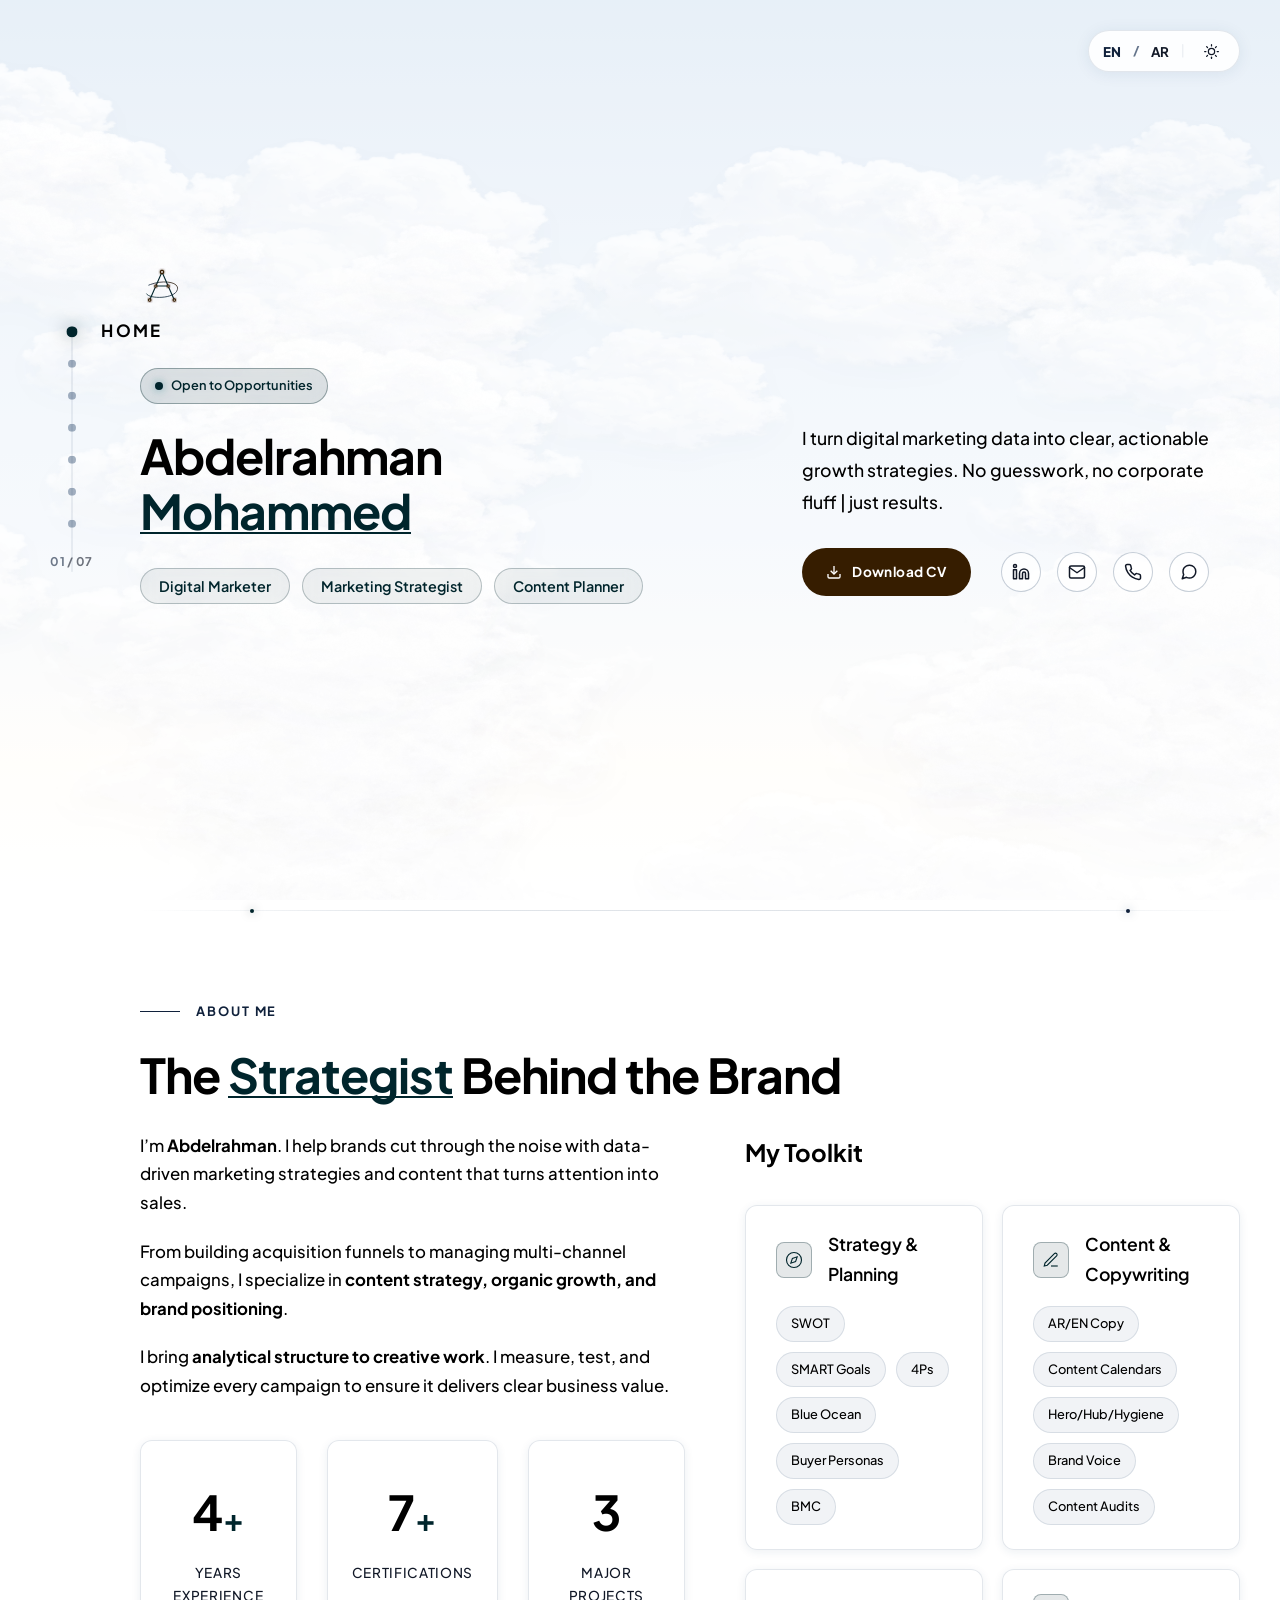
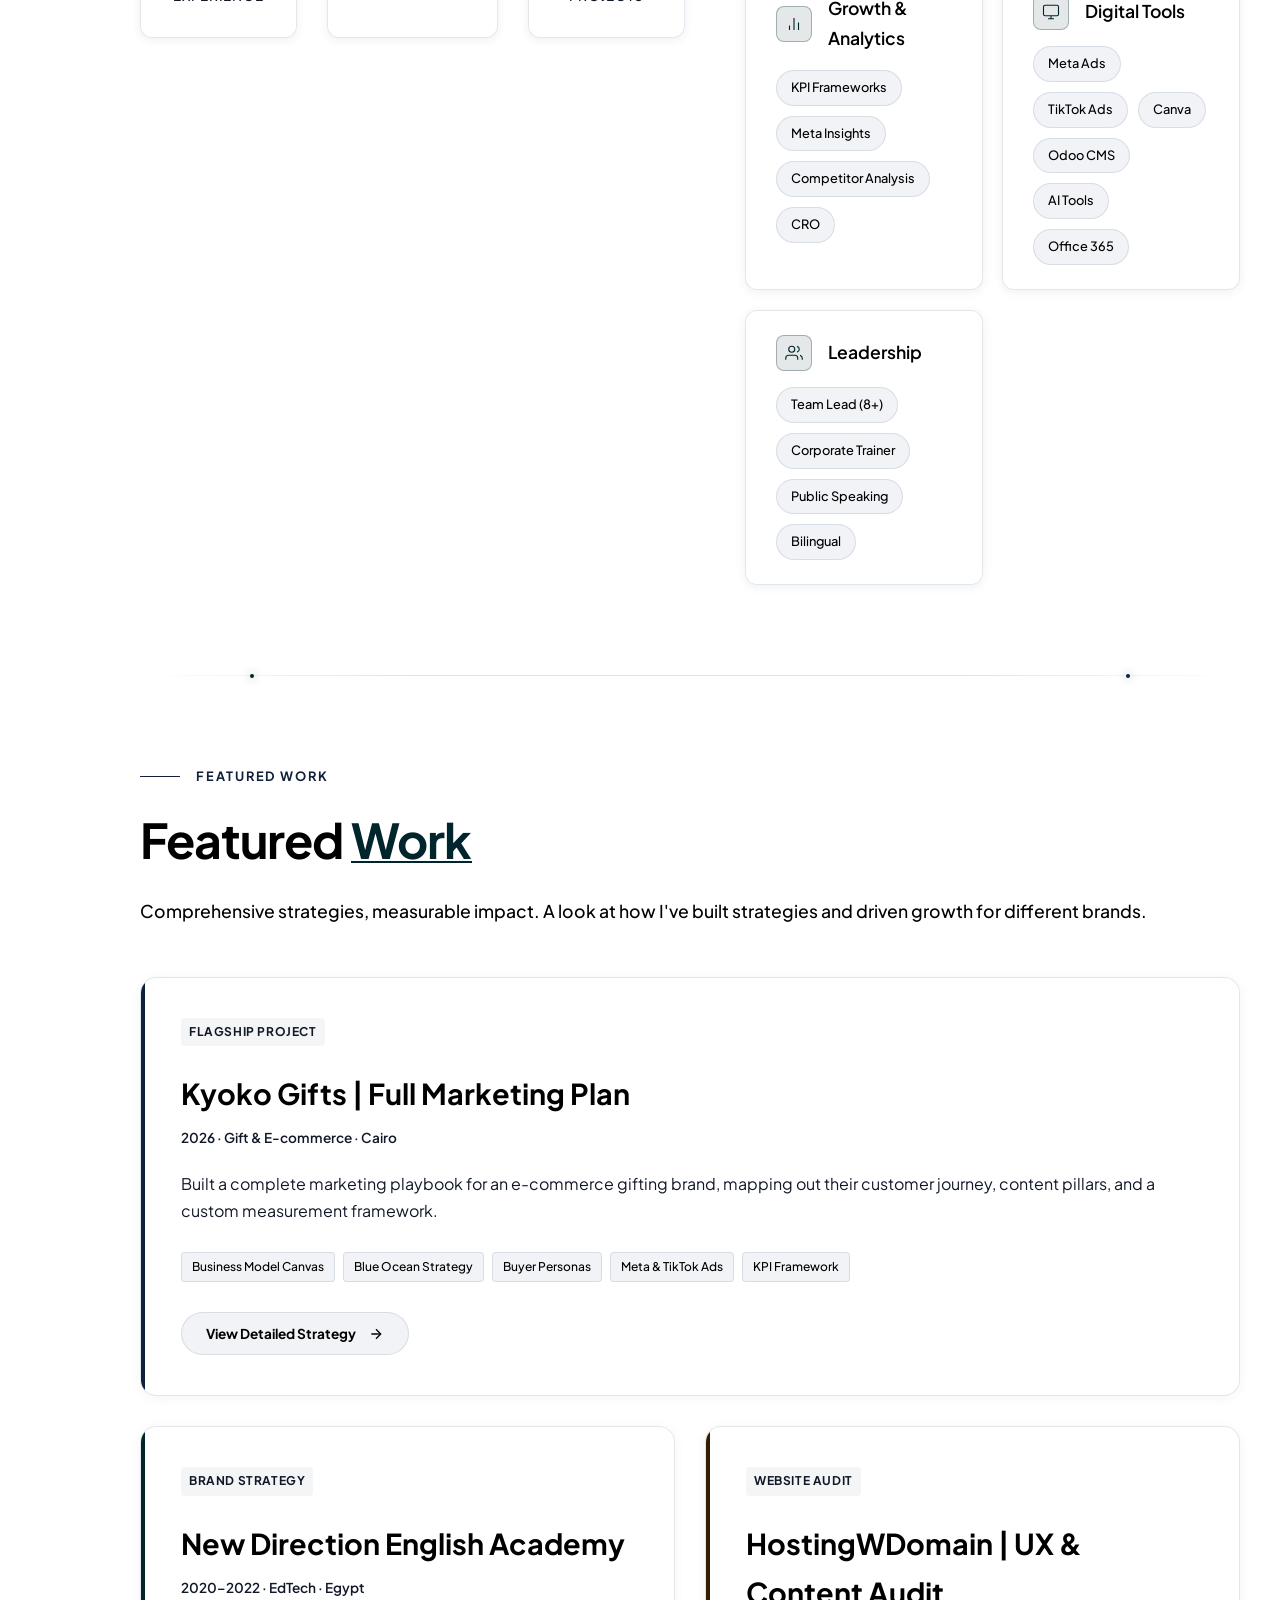
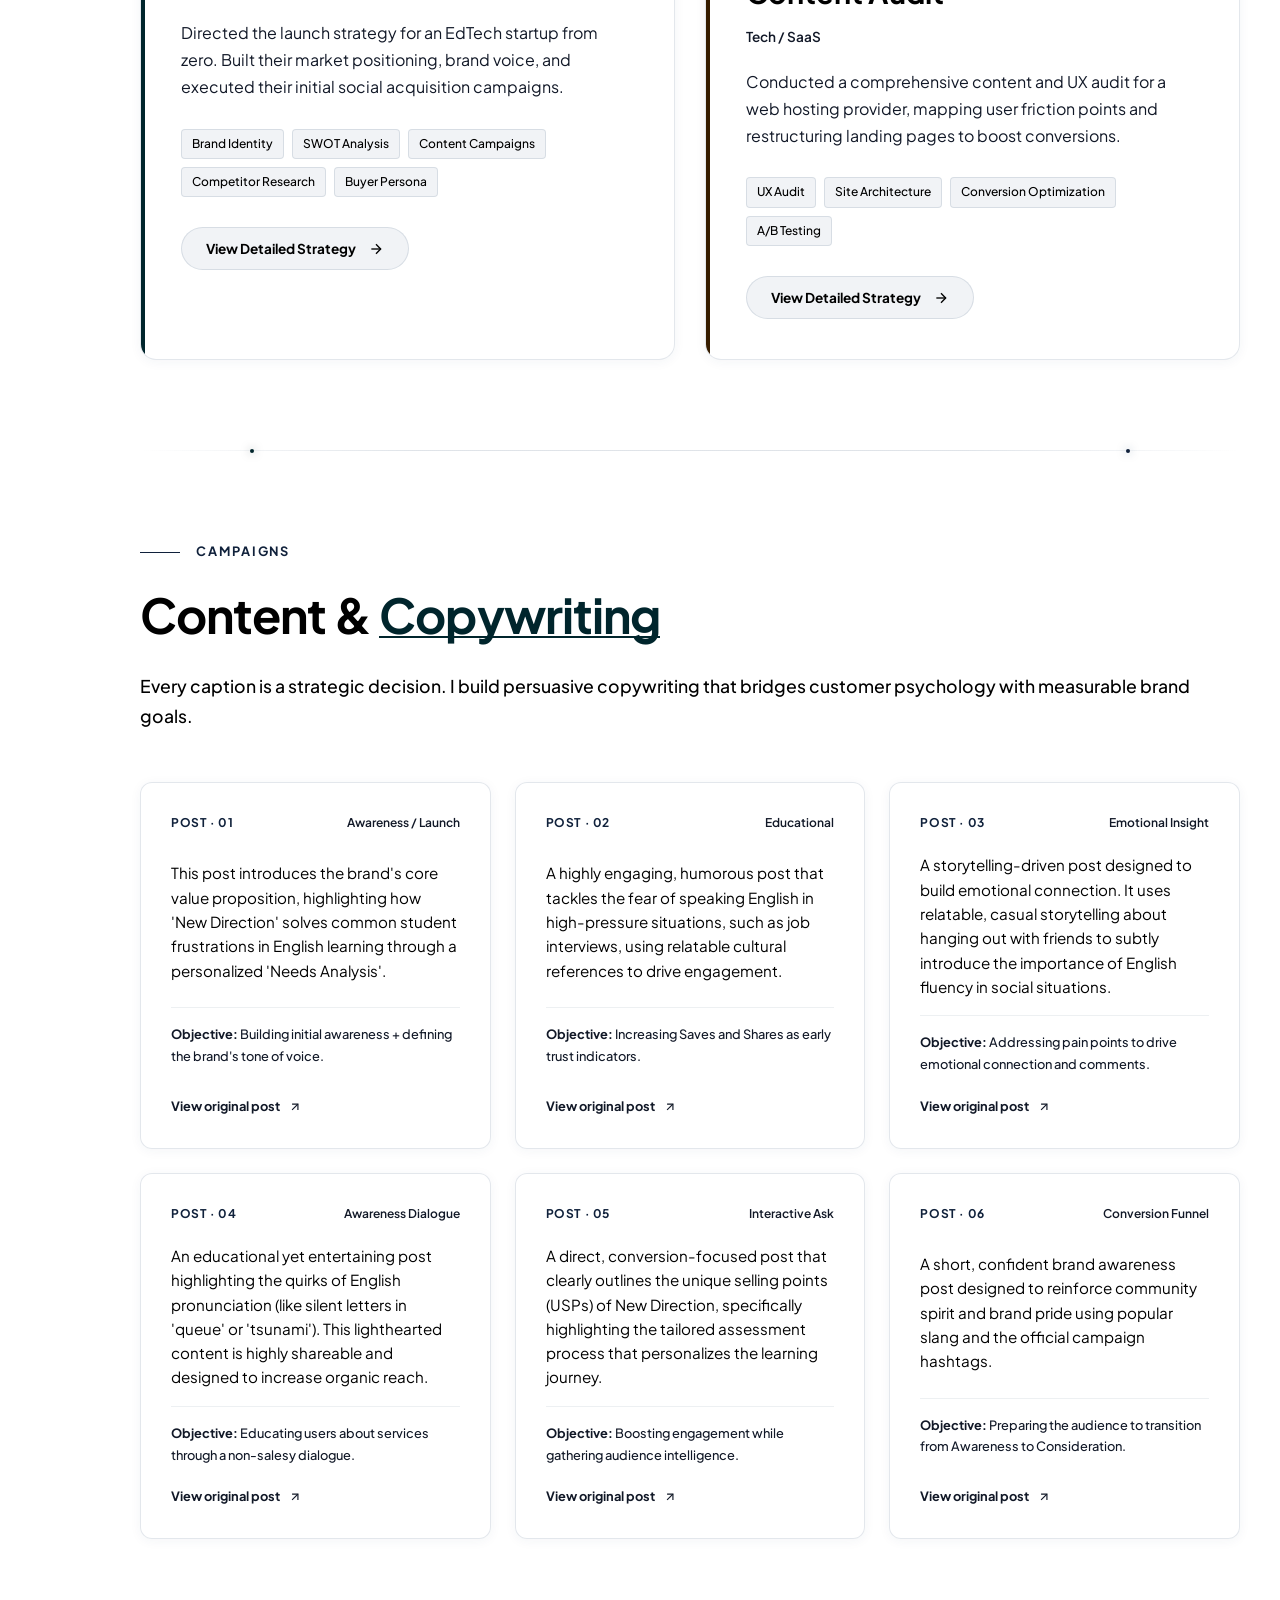
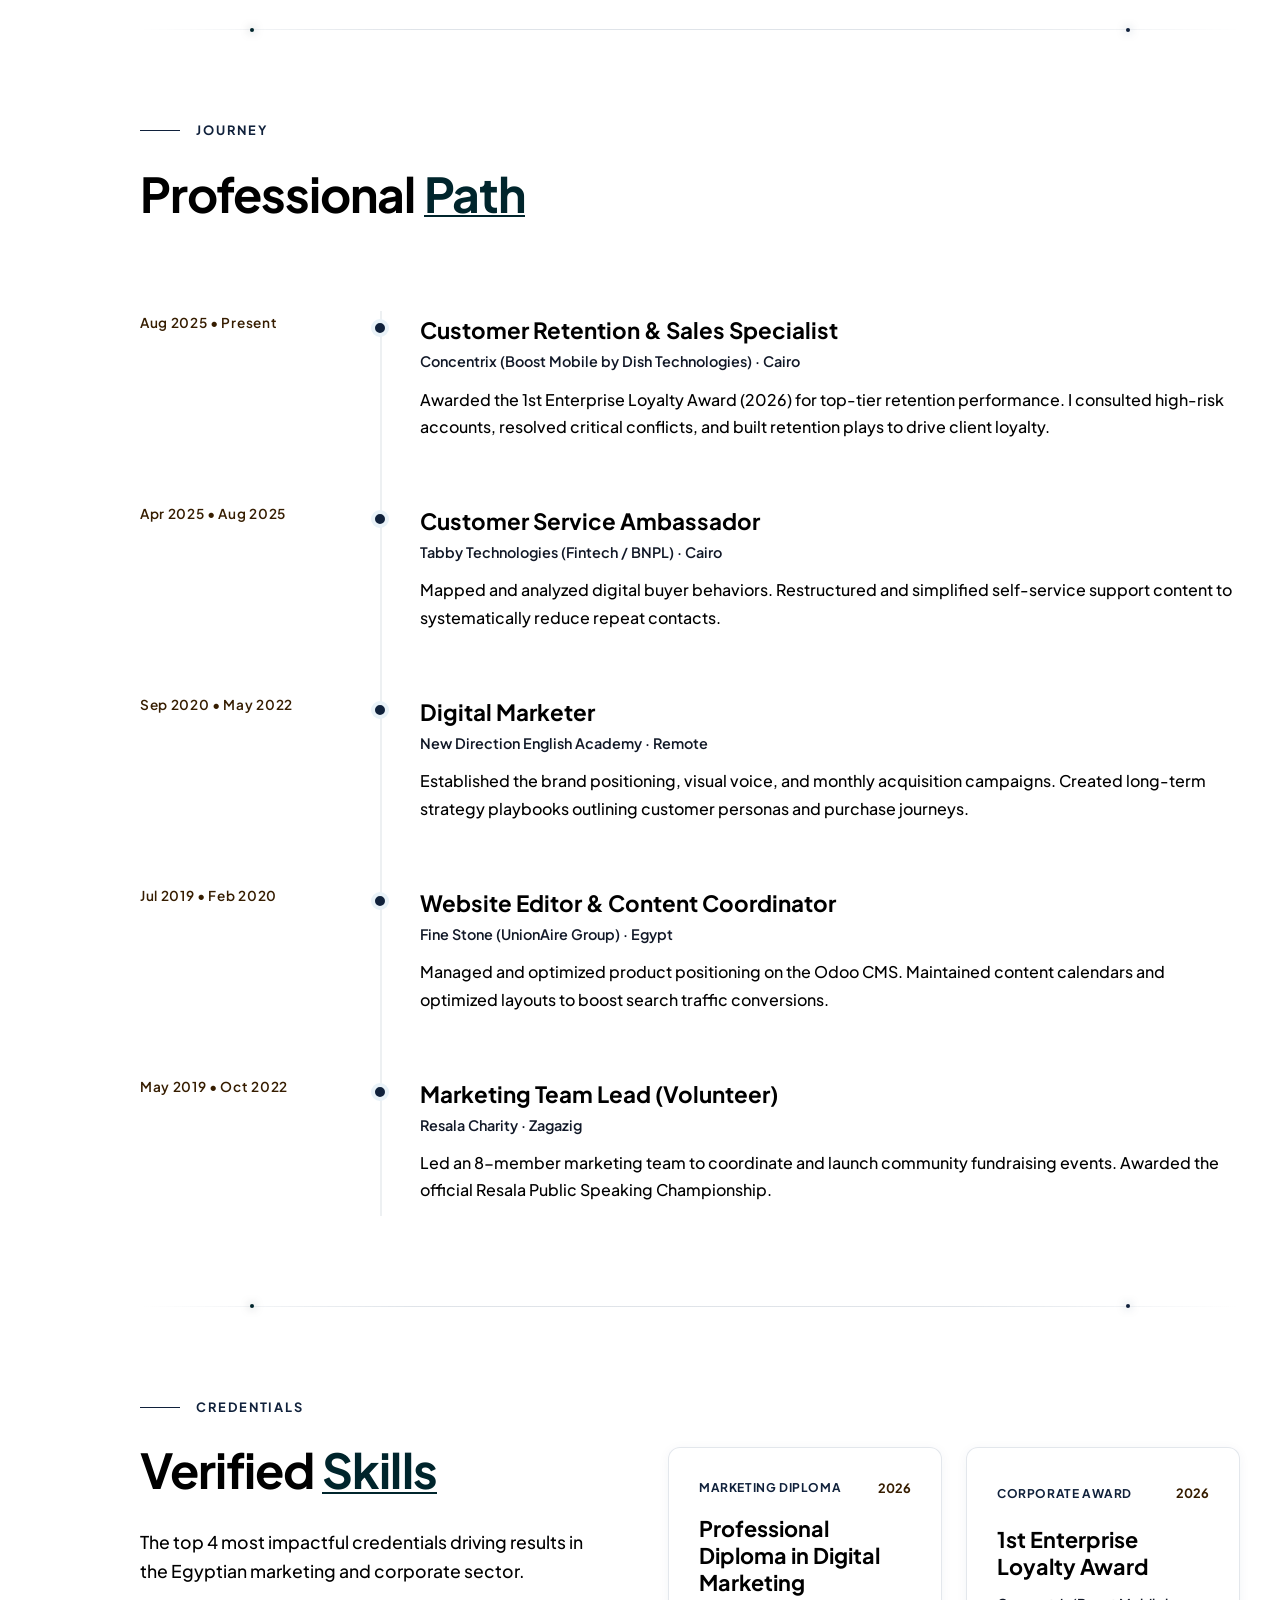
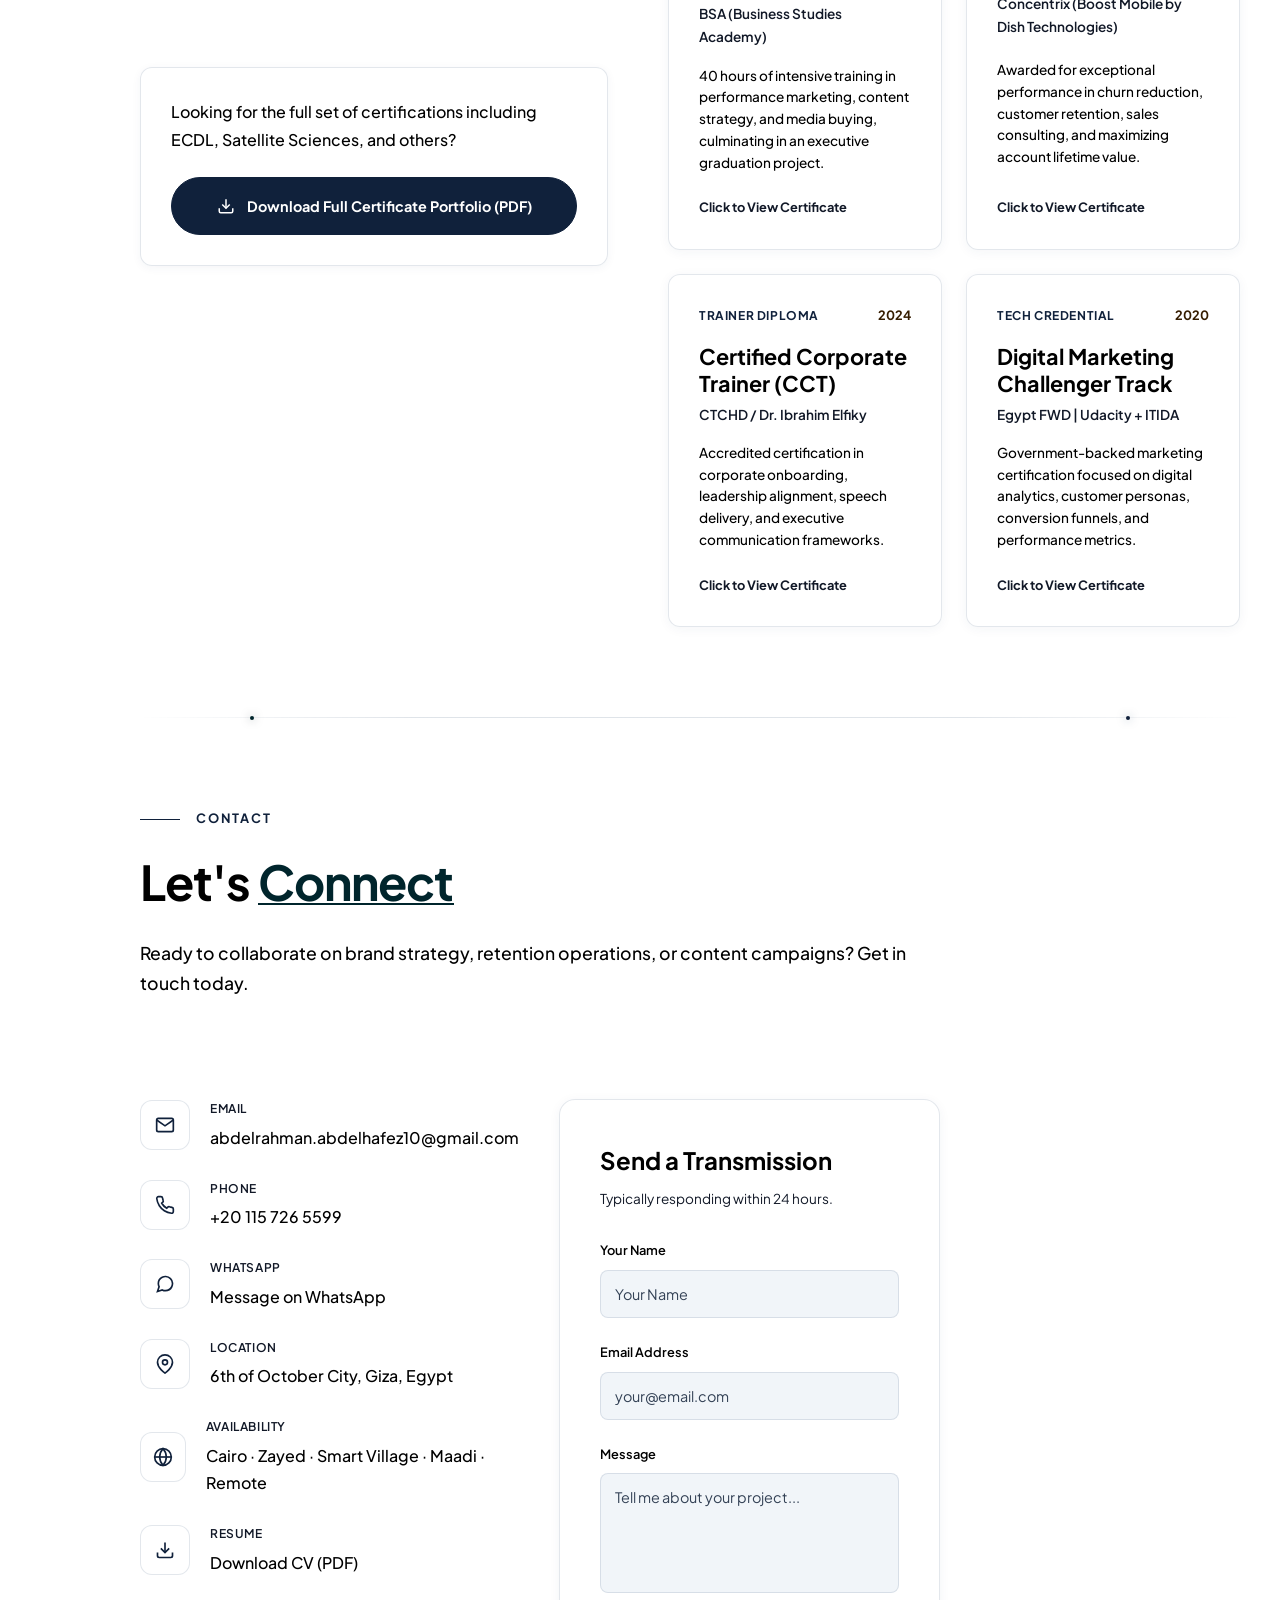
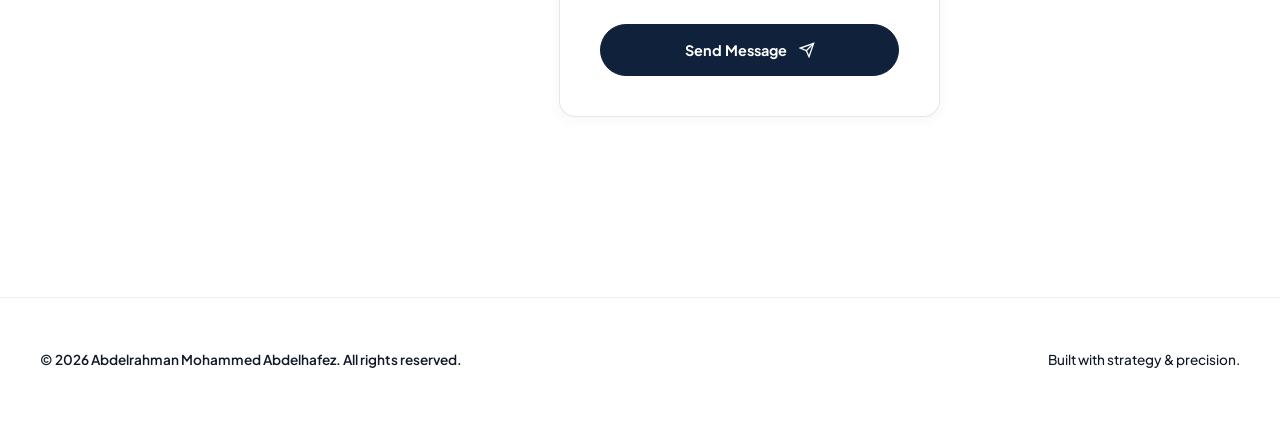
==== cv plan/index.html @ 95d6771f "realign hero section grid layout and convert text subheadlines to glassmorphic tag cloud for respons" ====
<!DOCTYPE html>
<html lang="en">
<head>
  <meta charset="UTF-8" />
  <meta name="viewport" content="width=device-width, initial-scale=1.0" />
  <title>Abdelrahman Abdelhafez | Digital Marketing Strategist</title>
  <meta name="description" content="Portfolio of Abdelrahman Mohammed Abdelhafez | Digital Marketer, Marketing Strategist, and Content Planner." />
  <link rel="preconnect" href="https://fonts.googleapis.com">
  <link rel="preconnect" href="https://fonts.gstatic.com" crossorigin>
  <link href="https://fonts.googleapis.com/css2?family=IBM+Plex+Sans+Arabic:wght@300;400;500;600;700&family=Plus+Jakarta+Sans:wght@300;400;500;600;700;800&family=Inter:wght@300;400;500;600;700&display=swap" rel="stylesheet">
  <link rel="stylesheet" href="style.css?v=4.1.0" />
  <link rel="icon" type="image/svg+xml" href="logo.svg" />

  <!-- Open Graph / Facebook / LinkedIn -->
  <meta property="og:type" content="website">
  <meta property="og:url" content="https://abdelrahmanmohammed10.github.io/Abdelrahman-portfolio/">
  <meta property="og:title" content="Abdelrahman Abdelhafez | Digital Marketing Strategist">
  <meta property="og:description" content="I build digital strategies based on hard data, not guesswork | driving impactful results and brand growth.">
  <meta property="og:image" content="https://abdelrahmanmohammed10.github.io/Abdelrahman-portfolio/logo.png">

  <!-- Twitter -->
  <meta property="twitter:card" content="summary_large_image">
  <meta property="twitter:url" content="https://abdelrahmanmohammed10.github.io/Abdelrahman-portfolio/">
  <meta property="twitter:title" content="Abdelrahman Abdelhafez | Digital Marketing Strategist">
  <meta property="twitter:description" content="I build digital strategies based on hard data, not guesswork | driving impactful results and brand growth.">
  <meta property="twitter:image" content="https://abdelrahmanmohammed10.github.io/Abdelrahman-portfolio/logo.png">
</head>
<body>
  <!-- Global SVG Assets & Definitions -->
  <svg xmlns="http://www.w3.org/2000/svg" style="position: absolute; width: 0; height: 0; overflow: hidden; pointer-events: none;" aria-hidden="true">
    <defs>
      <linearGradient id="logoGrad" x1="0%" y1="100%" x2="100%" y2="0%">
        <stop offset="0%" stop-color="var(--color-cyan, #2ec4b6)" />
        <stop offset="50%" stop-color="var(--color-purple, #7c3aed)" />
        <stop offset="100%" stop-color="var(--color-gold, #ff9f1c)" />
      </linearGradient>
      <filter id="logoGlow" x="-20%" y="-20%" width="140%" height="140%">
        <feGaussianBlur stdDeviation="2.5" result="blur" />
        <feMerge>
          <feMergeNode in="blur" />
          <feMergeNode in="SourceGraphic" />
        </feMerge>
      </filter>

    </defs>
  </svg>

  <a href="#hero" class="skip-link lang-en">Skip to content</a>
  <a href="#hero" class="skip-link lang-ar">تجاوز إلى المحتوى الرئيسي</a>
  <div id="preloader" aria-hidden="true">
    <div class="preloader-content">
      <div class="logo-anim">
        <svg class="preloader-logo constellation-logo" viewBox="0 0 100 100" xmlns="http://www.w3.org/2000/svg" aria-label="Logo">
          <path d="M 15 68 C 20 80, 80 80, 85 58 C 90 40, 50 35, 20 48" fill="none" stroke="url(#logoGrad)" stroke-width="1.8" stroke-linecap="round" class="logo-orbit" />
          <path d="M 22 82 L 36 50 L 50 18 L 64 50 L 78 82 M 36 50 L 64 50" fill="none" stroke="var(--color-cyan, #2ec4b6)" stroke-width="2.5" stroke-linecap="round" stroke-linejoin="round" class="logo-lines" />
          <g class="logo-star star-1" transform="translate(22, 82)"><circle r="4" fill="var(--color-gold, #ff9f1c)" filter="url(#logoGlow)" /><circle r="1.5" fill="#ffffff" /></g>
          <g class="logo-star star-2" transform="translate(36, 50)"><circle r="3.5" fill="var(--color-gold, #ff9f1c)" filter="url(#logoGlow)" /><circle r="1.2" fill="#ffffff" /></g>
          <g class="logo-star star-3" transform="translate(50, 18)"><circle r="5" fill="var(--color-gold, #ff9f1c)" filter="url(#logoGlow)" /><circle r="2" fill="#ffffff" /></g>
          <g class="logo-star star-4" transform="translate(64, 50)"><circle r="3.5" fill="var(--color-gold, #ff9f1c)" filter="url(#logoGlow)" /><circle r="1.2" fill="#ffffff" /></g>
          <g class="logo-star star-5" transform="translate(78, 82)"><circle r="4" fill="var(--color-gold, #ff9f1c)" filter="url(#logoGlow)" /><circle r="1.5" fill="#ffffff" /></g>
        </svg>
      </div>
      <div class="preloader-bar-wrap"><div class="preloader-bar"></div></div>
    </div>
  </div>

  <div class="gradient-mesh" aria-hidden="true">
    <!-- Clouds are now dynamically drawn and animated on the background canvas for smooth performance and mouse interaction -->
  </div>
  <div class="cursor-spotlight" aria-hidden="true"></div>

  <!-- Floating Language Switcher & Theme Toggle (Desktop Only) -->
  <div class="floating-lang-toggle" aria-label="Language and Theme Selector">
    <button class="lang-btn active" data-lang="en">EN</button>
    <span class="sep">/</span>
    <button class="lang-btn" data-lang="ar">AR</button>
    <span class="sep theme-sep">|</span>
    <button class="theme-toggle-btn" id="theme-toggle-desktop" aria-label="Toggle light/dark mode">
      <!-- Moon icon (shown in dark mode) -->
      <svg class="icon-moon" viewBox="0 0 24 24" fill="none" stroke="currentColor" stroke-width="2" stroke-linecap="round" stroke-linejoin="round"><path d="M21 12.79A9 9 0 1 1 11.21 3 7 7 0 0 0 21 12.79z"/></svg>
      <!-- Sun icon (shown in light mode) -->
      <svg class="icon-sun" viewBox="0 0 24 24" fill="none" stroke="currentColor" stroke-width="2" stroke-linecap="round" stroke-linejoin="round"><circle cx="12" cy="12" r="5"/><line x1="12" y1="1" x2="12" y2="3"/><line x1="12" y1="21" x2="12" y2="23"/><line x1="4.22" y1="4.22" x2="5.64" y2="5.64"/><line x1="18.36" y1="18.36" x2="19.78" y2="19.78"/><line x1="1" y1="12" x2="3" y2="12"/><line x1="21" y1="12" x2="23" y2="12"/><line x1="4.22" y1="19.78" x2="5.64" y2="18.36"/><line x1="18.36" y1="5.64" x2="19.78" y2="4.22"/></svg>
    </button>
  </div>

  <canvas id="three-planet-canvas" class="bg-planet-stage" aria-hidden="true"></canvas>


  <div class="mobile-nav-overlay" id="mobile-nav-overlay">
    <button class="mobile-close" id="mobile-close" aria-label="Close Menu">
      <svg viewBox="0 0 24 24" fill="none" stroke="currentColor" stroke-width="2"><line x1="18" y1="6" x2="6" y2="18"/><line x1="6" y1="6" x2="18" y2="18"/></svg>
    </button>
    <nav class="mobile-menu">
      <a href="#hero" class="mob-link">
        <span class="num">00</span>
        <span class="lang-en">Home</span><span class="lang-ar">الرئيسية</span>
      </a>
      <a href="#about" class="mob-link">
        <span class="num">01</span>
        <span class="lang-en">About</span><span class="lang-ar">نبذة عني</span>
      </a>
      <a href="#work" class="mob-link">
        <span class="num">02</span>
        <span class="lang-en">Work</span><span class="lang-ar">سابقة الأعمال</span>
      </a>
      <a href="#campaigns" class="mob-link">
        <span class="num">03</span>
        <span class="lang-en">Campaigns</span><span class="lang-ar">الحملات التسويقية</span>
      </a>
      <a href="#journey" class="mob-link">
        <span class="num">04</span>
        <span class="lang-en">Journey</span><span class="lang-ar">المسيرة المهنية</span>
      </a>
      <a href="#credentials" class="mob-link">
        <span class="num">05</span>
        <span class="lang-en">Credentials</span><span class="lang-ar">الشهادات والاعتمادات</span>
      </a>
      <a href="#contact" class="mob-link">
        <span class="num">06</span>
        <span class="lang-en">Contact</span><span class="lang-ar">تواصل معي</span>
      </a>
    </nav>
  </div>

  <div class="app-container">
    <nav class="nav-spine" aria-label="Main Navigation">
      <div class="spine-line"></div>
      <div class="spine-active-line" id="nav-spine-active-line"></div>
      <ul class="spine-list">
        <li><a href="#hero" class="spine-dot active" data-title-en="Home" data-title-ar="الرئيسية"></a></li>
        <li><a href="#about" class="spine-dot" data-title-en="About" data-title-ar="نبذة عني"></a></li>
        <li><a href="#work" class="spine-dot" data-title-en="Work" data-title-ar="سابقة الأعمال"></a></li>
        <li><a href="#campaigns" class="spine-dot" data-title-en="Campaigns" data-title-ar="الحملات التسويقية"></a></li>
        <li><a href="#journey" class="spine-dot" data-title-en="Journey" data-title-ar="المسيرة المهنية"></a></li>
        <li><a href="#credentials" class="spine-dot" data-title-en="Credentials" data-title-ar="الشهادات والاعتمادات"></a></li>
        <li><a href="#contact" class="spine-dot" data-title-en="Contact" data-title-ar="تواصل معي"></a></li>
      </ul>
      <div class="spine-progress-counter" aria-hidden="true">
        <span class="current-index">01</span>/<span class="total-count">07</span>
      </div>
    </nav>

    <header class="mobile-header">
      <div class="mobile-header-left">
        <div class="logo-wrap">
          <svg class="site-logo constellation-logo" viewBox="0 0 100 100" xmlns="http://www.w3.org/2000/svg" aria-label="Logo">
            <path d="M 15 68 C 20 80, 80 80, 85 58 C 90 40, 50 35, 20 48" fill="none" stroke="url(#logoGrad)" stroke-width="1.8" stroke-linecap="round" class="logo-orbit" />
            <path d="M 22 82 L 36 50 L 50 18 L 64 50 L 78 82 M 36 50 L 64 50" fill="none" stroke="var(--color-cyan, #2ec4b6)" stroke-width="2.5" stroke-linecap="round" stroke-linejoin="round" class="logo-lines" />
            <g class="logo-star star-1" transform="translate(22, 82)"><circle r="4" fill="var(--color-gold, #ff9f1c)" filter="url(#logoGlow)" /><circle r="1.5" fill="#ffffff" /></g>
            <g class="logo-star star-2" transform="translate(36, 50)"><circle r="3.5" fill="var(--color-gold, #ff9f1c)" filter="url(#logoGlow)" /><circle r="1.2" fill="#ffffff" /></g>
            <g class="logo-star star-3" transform="translate(50, 18)"><circle r="5" fill="var(--color-gold, #ff9f1c)" filter="url(#logoGlow)" /><circle r="2" fill="#ffffff" /></g>
            <g class="logo-star star-4" transform="translate(64, 50)"><circle r="3.5" fill="var(--color-gold, #ff9f1c)" filter="url(#logoGlow)" /><circle r="1.2" fill="#ffffff" /></g>
            <g class="logo-star star-5" transform="translate(78, 82)"><circle r="4" fill="var(--color-gold, #ff9f1c)" filter="url(#logoGlow)" /><circle r="1.5" fill="#ffffff" /></g>
          </svg>
        </div>
        <div class="header-section-title" aria-live="polite"></div>
      </div>
      <div class="mobile-header-right">
        <div class="mobile-lang-toggle">
          <button class="lang-btn active" data-lang="en">EN</button>
          <span class="sep">/</span>
          <button class="lang-btn" data-lang="ar">AR</button>
        </div>
        <button class="theme-toggle-btn" id="theme-toggle-mobile" aria-label="Toggle light/dark mode">
          <svg class="icon-moon" viewBox="0 0 24 24" fill="none" stroke="currentColor" stroke-width="2" stroke-linecap="round" stroke-linejoin="round"><path d="M21 12.79A9 9 0 1 1 11.21 3 7 7 0 0 0 21 12.79z"/></svg>
          <svg class="icon-sun" viewBox="0 0 24 24" fill="none" stroke="currentColor" stroke-width="2" stroke-linecap="round" stroke-linejoin="round"><circle cx="12" cy="12" r="5"/><line x1="12" y1="1" x2="12" y2="3"/><line x1="12" y1="21" x2="12" y2="23"/><line x1="4.22" y1="4.22" x2="5.64" y2="5.64"/><line x1="18.36" y1="18.36" x2="19.78" y2="19.78"/><line x1="1" y1="12" x2="3" y2="12"/><line x1="21" y1="12" x2="23" y2="12"/><line x1="4.22" y1="19.78" x2="5.64" y2="18.36"/><line x1="18.36" y1="5.64" x2="19.78" y2="4.22"/></svg>
        </button>
        <button class="burger" id="burger" aria-label="Open Menu"><span></span><span></span><span></span></button>
      </div>
    </header>

    <main class="main-content">

      <section id="hero" class="hero-section content-section">
        <div class="hero-brand-header">
          <div class="logo-wrap">
            <svg class="hero-logo constellation-logo" viewBox="0 0 100 100" xmlns="http://www.w3.org/2000/svg" aria-label="Logo">
              <path d="M 15 68 C 20 80, 80 80, 85 58 C 90 40, 50 35, 20 48" fill="none" stroke="url(#logoGrad)" stroke-width="1.8" stroke-linecap="round" class="logo-orbit" />
              <path d="M 22 82 L 36 50 L 50 18 L 64 50 L 78 82 M 36 50 L 64 50" fill="none" stroke="var(--color-cyan, #2ec4b6)" stroke-width="2.5" stroke-linecap="round" stroke-linejoin="round" class="logo-lines" />
              <g class="logo-star star-1" transform="translate(22, 82)"><circle r="4" fill="var(--color-gold, #ff9f1c)" filter="url(#logoGlow)" /><circle r="1.5" fill="#ffffff" /></g>
              <g class="logo-star star-2" transform="translate(36, 50)"><circle r="3.5" fill="var(--color-gold, #ff9f1c)" filter="url(#logoGlow)" /><circle r="1.2" fill="#ffffff" /></g>
              <g class="logo-star star-3" transform="translate(50, 18)"><circle r="5" fill="var(--color-gold, #ff9f1c)" filter="url(#logoGlow)" /><circle r="2" fill="#ffffff" /></g>
              <g class="logo-star star-4" transform="translate(64, 50)"><circle r="3.5" fill="var(--color-gold, #ff9f1c)" filter="url(#logoGlow)" /><circle r="1.2" fill="#ffffff" /></g>
              <g class="logo-star star-5" transform="translate(78, 82)"><circle r="4" fill="var(--color-gold, #ff9f1c)" filter="url(#logoGlow)" /><circle r="1.5" fill="#ffffff" /></g>
            </svg>
          </div>
        </div>
        <div class="hero-intro-grid">
          <div class="hero-left-col animate-fadeInLeft">
            <div class="badge-status">
              <span class="status-dot"></span>
              <span class="lang-en">Open to Opportunities</span>
              <span class="lang-ar">متاح للفرص الجديدة</span>
            </div>
            <h1 class="hero-name split-reveal-heading">
              <span class="lang-en">Abdelrahman<br><em>Mohammed</em></span>
              <span class="lang-ar">عبد الرحمن<br><em>محمد</em></span>
            </h1>
            <div class="hero-title hero-title-tags">
              <span class="hero-tag">
                <span class="lang-en">Digital Marketer</span>
                <span class="lang-ar">أخصائي تسويق رقمي</span>
              </span>
              <span class="hero-tag">
                <span class="lang-en">Marketing Strategist</span>
                <span class="lang-ar">استراتيجي تسويق</span>
              </span>
              <span class="hero-tag">
                <span class="lang-en">Content Planner</span>
                <span class="lang-ar">مخطط محتوى</span>
              </span>
            </div>
          </div>
          <div class="hero-right-col animate-fadeInRight">
            <p class="hero-bio">
              <span class="lang-en">I turn digital marketing data into clear, actionable growth strategies. No guesswork, no corporate fluff | just results.</span>
              <span class="lang-ar">أقوم بتحويل بيانات التسويق الرقمي إلى استراتيجيات نمو واضحة وقابلة للتنفيذ؛ بعيداً عن التخمينات والمصطلحات المعقدة — لتحقيق نتائج حقيقية وملموسة.</span>
            </p>
            <div class="hero-cta-row">
              <a href="Abdelrahman_CV_Final.pdf" download target="_blank" class="btn-cv-download magnetic-button">
                <svg viewBox="0 0 24 24" fill="none" stroke="currentColor" stroke-width="2"><path d="M21 15v4a2 2 0 0 1-2 2H5a2 2 0 0 1-2-2v-4"/><polyline points="7 10 12 15 17 10"/><line x1="12" y1="15" x2="12" y2="3"/></svg>
                <span class="lang-en">Download CV</span>
                <span class="lang-ar">تحميل السيرة الذاتية</span>
              </a>
              <div class="hero-social-links">
                <a href="https://www.linkedin.com/in/abdelrahman-abdelhafez-994932167/" target="_blank" rel="noopener" aria-label="LinkedIn" class="magnetic-button">
                  <svg viewBox="0 0 24 24" fill="none" stroke="currentColor" stroke-width="2" stroke-linecap="round" stroke-linejoin="round"><path d="M16 8a6 6 0 0 1 6 6v7h-4v-7a2 2 0 0 0-2-2 2 2 0 0 0-2 2v7h-4v-7a6 6 0 0 1 6-6z"/><rect x="2" y="9" width="4" height="12"/><circle cx="4" cy="4" r="2"/></svg>
                </a>
                <a href="mailto:abdelrahman.abdelhafez10@gmail.com" target="_blank" aria-label="Email" class="magnetic-button">
                  <svg viewBox="0 0 24 24" fill="none" stroke="currentColor" stroke-width="2" stroke-linecap="round" stroke-linejoin="round"><path d="M4 4h16c1.1 0 2 .9 2 2v12c0 1.1-.9 2-2 2H4c-1.1 0-2-.9-2-2V6c0-1.1.9-2 2-2z"/><polyline points="22,6 12,13 2,6"/></svg>
                </a>
                <a href="tel:+201157265599" target="_blank" aria-label="Phone" class="magnetic-button">
                  <svg viewBox="0 0 24 24" fill="none" stroke="currentColor" stroke-width="2" stroke-linecap="round" stroke-linejoin="round"><path d="M22 16.92v3a2 2 0 0 1-2.18 2 19.79 19.79 0 0 1-8.63-3.07 19.5 19.5 0 0 1-6-6 19.79 19.79 0 0 1-3.07-8.67A2 2 0 0 1 4.11 2h3a2 2 0 0 1 2 1.72c.13.88.37 1.85.7 2.81a2 2 0 0 1-.45 2.11L8.09 9.91a16 16 0 0 0 6 6l1.27-1.27a2 2 0 0 1 2.11-.45c.96.33 1.93.57 2.81.7A2 2 0 0 1 22 16.92z"/></svg>
                </a>
                <a href="https://wa.me/201157265599" target="_blank" aria-label="WhatsApp" class="magnetic-button">
                  <svg viewBox="0 0 24 24" fill="none" stroke="currentColor" stroke-width="2" stroke-linecap="round" stroke-linejoin="round"><path d="M21 11.5a8.38 8.38 0 0 1-.9 3.8 8.5 8.5 0 0 1-7.6 4.7 8.38 8.38 0 0 1-3.8-.9L3 21l1.9-5.7a8.38 8.38 0 0 1-.9-3.8 8.5 8.5 0 0 1 4.7-7.6 8.38 8.38 0 0 1 3.8-.9h.5a8.48 8.48 0 0 1 8 8v.5z"/></svg>
                </a>
              </div>
            </div>
          </div>
        </div>
      </section>

      <div class="section-divider" aria-hidden="true"></div>

      <section id="about" class="content-section">
        <div class="eyebrow-split">
          <span class="line"></span>
          <span class="text lang-en">ABOUT ME</span>
          <span class="text lang-ar">نبذة عني</span>
        </div>
        <h2 class="split-reveal-heading">
          <span class="lang-en">The <em>Strategist</em> Behind the Brand</span>
          <span class="lang-ar">العقل الاستراتيجي وراء نمو <em>العلامة التجارية</em></span>
        </h2>
        <div class="about-layout-grid">
          <div class="about-left-col">
            <div class="about-text">
              <p class="reveal-paragraph">
                <span class="lang-en">I’m <strong>Abdelrahman</strong>. I help brands cut through the noise with data-driven marketing strategies and content that turns attention into sales.</span>
                <span class="lang-ar">أنا <strong>عبد الرحمن</strong>. بساعد الشركات والبراندات تثبت مكانتها في السوق باستراتيجيات تسويق ومحتوى مبنية على دراسة الأرقام والبيانات، عشان نوصل لنتائج ونمو مستمر.</span>
              </p>
              <p class="reveal-paragraph">
                <span class="lang-en">From building acquisition funnels to managing multi-channel campaigns, I specialize in <strong>content strategy, organic growth, and brand positioning</strong>.</span>
                <span class="lang-ar">خبرتي بتتركز في <strong>تخطيط استراتيجيات المحتوى، وتتطوير حضور العلامة التجارية على السوشيال ميديا</strong>. ببدأ معاك من أول دراسة سلوك عميلك ورسم مسار الشراء، لحد إطلاق حملات إعلانية متكاملة تحقق أهدافك.</span>
              </p>
              <p class="reveal-paragraph">
                <span class="lang-en">I bring <strong>analytical structure to creative work</strong>. I measure, test, and optimize every campaign to ensure it delivers clear business value.</span>
                <span class="lang-ar">بهتم <strong>بدمج التفكير المنظم مع اللمسة الإبداعية</strong>؛ بقيس الأداء وبحلل النتائج وبطوّر الخطط باستمرار عشان نحقق أفضل نتائج ونضمن نمو مستمر لمشروعك.</span>
              </p>
            </div>
            <div class="stats-grid">
              <div class="stat-card reveal-card">
                <span class="stat-num" data-val="4">0</span><span class="stat-plus">+</span>
                <span class="stat-label lang-en">Years Experience</span>
                <span class="stat-label lang-ar">سنوات من الخبرة</span>
              </div>
              <div class="stat-card reveal-card">
                <span class="stat-num" data-val="7">0</span><span class="stat-plus">+</span>
                <span class="stat-label lang-en">Certifications</span>
                <span class="stat-label lang-ar">شهادات واعتمادات</span>
              </div>
              <div class="stat-card reveal-card">
                <span class="stat-num" data-val="3">0</span>
                <span class="stat-label lang-en">Major Projects</span>
                <span class="stat-label lang-ar">مشاريع استراتيجية</span>
              </div>
            </div>
          </div>
          <div class="about-right-col">
            <div class="skills-showcase">
              <h3 class="skills-title">
                <span class="lang-en">My Toolkit</span>
                <span class="lang-ar">المهارات والقدرات</span>
              </h3>
              <div class="skills-grid">
                <div class="skill-category reveal-card" data-drawer="drawer-toolkit-strategy">
                  <div class="category-header">
                    <span class="cat-icon"><svg viewBox="0 0 24 24" fill="none" stroke="currentColor" stroke-width="1.5"><circle cx="12" cy="12" r="10"/><polygon points="16.24 7.76 14.12 14.12 7.76 16.24 9.88 9.88 16.24 7.76"/></svg></span>
                    <h4 class="lang-en">Strategy &amp; Planning</h4>
                    <h4 class="lang-ar">الاستراتيجية والتخطيط</h4>
                  </div>
                  <div class="tags-list">
                    <span class="tag lang-en">SWOT</span><span class="tag lang-ar">تحليل سوات الاستراتيجي</span>
                    <span class="tag lang-en">SMART Goals</span><span class="tag lang-ar">صياغة الأهداف الذكية</span>
                    <span class="tag lang-en">4Ps</span><span class="tag lang-ar">المزيج التسويقي الرباعي</span>
                    <span class="tag lang-en">Blue Ocean</span><span class="tag lang-ar">استراتيجية المحيط الأزرق</span>
                    <span class="tag lang-en">Buyer Personas</span><span class="tag lang-ar">تحديد شخصية العميل</span>
                    <span class="tag lang-en">BMC</span><span class="tag lang-ar">مخطط نموذج العمل التجاري</span>
                  </div>
                </div>
                <div class="skill-category reveal-card" data-drawer="drawer-toolkit-content">
                  <div class="category-header">
                    <span class="cat-icon"><svg viewBox="0 0 24 24" fill="none" stroke="currentColor" stroke-width="1.5"><path d="M12 20h9"/><path d="M16.5 3.5a2.121 2.121 0 0 1 3 3L7 19l-4 1 1-4L16.5 3.5z"/></svg></span>
                    <h4 class="lang-en">Content &amp; Copywriting</h4>
                    <h4 class="lang-ar">المحتوى وكتابة الإعلانات</h4>
                  </div>
                  <div class="tags-list">
                    <span class="tag lang-en">AR/EN Copy</span><span class="tag lang-ar">كتابة نصوص ثنائية اللغة</span>
                    <span class="tag lang-en">Content Calendars</span><span class="tag lang-ar">تخطيط وجدولة المحتوى</span>
                    <span class="tag lang-en">Hero/Hub/Hygiene</span><span class="tag lang-ar">هيكلة وتصنيف المحتوى</span>
                    <span class="tag lang-en">Brand Voice</span><span class="tag lang-ar">تحديد نبرة صوت العلامة</span>
                    <span class="tag lang-en">Content Audits</span><span class="tag lang-ar">تدقيق وتقييم المحتوى</span>
                  </div>
                </div>
                <div class="skill-category reveal-card" data-drawer="drawer-toolkit-growth">
                  <div class="category-header">
                    <span class="cat-icon"><svg viewBox="0 0 24 24" fill="none" stroke="currentColor" stroke-width="1.5"><line x1="18" y1="20" x2="18" y2="10"/><line x1="12" y1="20" x2="12" y2="4"/><line x1="6" y1="20" x2="6" y2="14"/></svg></span>
                    <h4 class="lang-en">Growth &amp; Analytics</h4>
                    <h4 class="lang-ar">النمو والتحليلات</h4>
                  </div>
                  <div class="tags-list">
                    <span class="tag lang-en">KPI Frameworks</span><span class="tag lang-ar">مؤشرات قياس الأداء</span>
                    <span class="tag lang-en">Meta Insights</span><span class="tag lang-ar">تحليلات منصات ميتا</span>
                    <span class="tag lang-en">Competitor Analysis</span><span class="tag lang-ar">دراسة وتحليل المنافسين</span>
                    <span class="tag lang-en">CRO</span><span class="tag lang-ar">تحسين معدل التحويل</span>
                  </div>
                </div>
                <div class="skill-category reveal-card" data-drawer="drawer-toolkit-tools">
                  <div class="category-header">
                    <span class="cat-icon"><svg viewBox="0 0 24 24" fill="none" stroke="currentColor" stroke-width="1.5"><rect x="2" y="3" width="20" height="14" rx="2"/><path d="M8 21h8M12 17v4"/></svg></span>
                    <h4 class="lang-en">Digital Tools</h4>
                    <h4 class="lang-ar">الأدوات الرقمية</h4>
                  </div>
                  <div class="tags-list">
                    <span class="tag"><span class="lang-en">Meta Ads</span><span class="lang-ar">إعلانات ميتا</span></span>
                    <span class="tag"><span class="lang-en">TikTok Ads</span><span class="lang-ar">إعلانات تيك توك</span></span>
                    <span class="tag"><span class="lang-en">Canva</span><span class="lang-ar">كانفا للتصميم</span></span>
                    <span class="tag"><span class="lang-en">Odoo CMS</span><span class="lang-ar">نظام أودو لإدارة المحتوى</span></span>
                    <span class="tag"><span class="lang-en">AI Tools</span><span class="lang-ar">أدوات الذكاء الاصطناعي</span></span>
                    <span class="tag"><span class="lang-en">Office 365</span><span class="lang-ar">حزمة أوفيس ٣٦٥</span></span>
                  </div>
                </div>
                <div class="skill-category reveal-card" data-drawer="drawer-toolkit-leadership">
                  <div class="category-header">
                    <span class="cat-icon"><svg viewBox="0 0 24 24" fill="none" stroke="currentColor" stroke-width="1.5"><path d="M17 21v-2a4 4 0 0 0-4-4H5a4 4 0 0 0-4 4v2"/><circle cx="9" cy="7" r="4"/><path d="M23 21v-2a4 4 0 0 0-3-3.87"/><path d="M16 3.13a4 4 0 0 1 0 7.75"/></svg></span>
                    <h4 class="lang-en">Leadership</h4>
                    <h4 class="lang-ar">القيادة والتدريب</h4>
                  </div>
                  <div class="tags-list">
                    <span class="tag lang-en">Team Lead (8+)</span><span class="tag lang-ar">إدارة وقيادة الفرق</span>
                    <span class="tag lang-en">Corporate Trainer</span><span class="tag lang-ar">مدرب شركات معتمد</span>
                    <span class="tag lang-en">Public Speaking</span><span class="tag lang-ar">الخطابة والتحدث أمام الجمهور</span>
                    <span class="tag lang-en">Bilingual</span><span class="tag lang-ar">إتقان اللغتين العربية والإنجليزية</span>
                  </div>
                </div>
              </div>
            </div>
          </div>
        </div>
      </section>

      <div class="section-divider" aria-hidden="true"></div>

      <section id="work" class="content-section section-right-layout">
        <div class="eyebrow-split">
          <span class="line"></span>
          <span class="text lang-en">FEATURED WORK</span>
          <span class="text lang-ar">أعمالي المختارة</span>
        </div>
        <h2 class="split-reveal-heading">
          <span class="lang-en">Featured <em>Work</em></span>
          <span class="lang-ar">سجل <em>الإنجازات</em></span>
        </h2>
        <p class="section-lead">
          <span class="lang-en">Comprehensive strategies, measurable impact. A look at how I've built strategies and driven growth for different brands.</span>
          <span class="lang-ar">مشاريع تسويقية استراتيجية تغطي تطوير العلامات التجارية المتكامل، بحوث السوق المتعمقة، وتخطيط قنوات النمو الرقمي.</span>
        </p>
        <div class="projects-stack">
          <article class="project-glass-card reveal-card border-purple" data-drawer="drawer-kyoko">
            <div class="card-glow"></div><div class="card-accent-line bg-purple"></div>
            <div class="card-content">
              <div class="project-tag-badge">
                <span class="lang-en">Flagship Project</span>
                <span class="lang-ar">المشروع الأبرز</span>
              </div>
              <h3 class="project-card-title">
                <span class="lang-en">Kyoko Gifts | Full Marketing Plan</span>
                <span class="lang-ar">هدايا كيوكو | خطة تسويقية متكاملة</span>
              </h3>
              <p class="project-card-meta">
                <span class="lang-en">2026 · Gift &amp; E-commerce · Cairo</span>
                <span class="lang-ar">٢٠٢٦ · قطاع الهدايا والتجارة الإلكترونية · القاهرة</span>
              </p>
              <p class="project-card-desc">
                <span class="lang-en">Built a complete marketing playbook for an e-commerce gifting brand, mapping out their customer journey, content pillars, and a custom measurement framework.</span>
                <span class="lang-ar">صممت خطة تسويق متكاملة لبراند هدايا وتجارة إلكترونية؛ وضعت فيها استراتيجية المحتوى، ورسمت رحلة العميل بالكامل مع تحديد مؤشرات قياس النجاح.</span>
              </p>
              <div class="project-card-tags">
                <span class="lang-en">Business Model Canvas</span><span class="lang-ar">مخطط نموذج العمل</span>
                <span class="lang-en">Blue Ocean Strategy</span><span class="lang-ar">استراتيجية المحيط الأزرق</span>
                <span class="lang-en">Buyer Personas</span><span class="lang-ar">شخصية العميل المستهدف</span>
                <span class="lang-en">Meta &amp; TikTok Ads</span><span class="lang-ar">إعلانات منصات ميتا وتيك توك</span>
                <span class="lang-en">KPI Framework</span><span class="lang-ar">إطار قياس مؤشرات الأداء</span>
              </div>
              <button class="project-btn-reveal magnetic-button">
                <span class="lang-en">View Detailed Strategy</span>
                <span class="lang-ar">عرض تفاصيل الاستراتيجية</span>
                <svg viewBox="0 0 24 24" fill="none" stroke="currentColor" stroke-width="2"><line x1="5" y1="12" x2="19" y2="12"/><polyline points="12 5 19 12 12 19"/></svg>
              </button>
            </div>
            <div class="project-card-peek" aria-hidden="true">
              <div class="peek-title lang-en">Key Highlight: Strategy Framework</div>
              <div class="peek-title lang-ar">الركيزة الأساسية: هيكل العمل الاستراتيجي</div>
              <div class="peek-desc lang-en">Business Model Canvas, brand identity system, dual SWOT, 5 SMART goals, competitive positioning, and Blue Ocean differentiation.</div>
              <div class="peek-desc lang-ar">مخطط نموذج العمل، بناء نظام الهوية، تحليل سوات الثنائي، صياغة ٥ أهداف ذكية، مع تحديد التموضع التنافسي للبراند باستراتيجية المحيط الأزرق.</div>
              <div class="peek-hint lang-en">
                <svg width="12" height="12" viewBox="0 0 24 24" fill="none" stroke="currentColor" stroke-width="2" style="vertical-align: middle; margin-right: 4px;"><line x1="5" y1="12" x2="19" y2="12"/><polyline points="12 5 19 12 12 19"/></svg>Click to view strategy
              </div>
              <div class="peek-hint lang-ar">
                <svg width="12" height="12" viewBox="0 0 24 24" fill="none" stroke="currentColor" stroke-width="2" style="vertical-align: middle; margin-left: 4px; transform: rotate(180deg);"><line x1="5" y1="12" x2="19" y2="12"/><polyline points="12 5 19 12 12 19"/></svg>انقر لعرض الاستراتيجية
              </div>
            </div>
          </article>
          <article class="project-glass-card reveal-card border-cyan" data-drawer="drawer-new-direction">
            <div class="card-glow"></div><div class="card-accent-line bg-cyan"></div>
            <div class="card-content">
              <div class="project-tag-badge">
                <span class="lang-en">Brand Strategy</span>
                <span class="lang-ar">استراتيجية العلامة التجارية</span>
              </div>
              <h3 class="project-card-title">
                <span class="lang-en">New Direction English Academy</span>
                <span class="lang-ar">أكاديمية نيو دايركشن لتعليم اللغة الإنجليزية</span>
              </h3>
              <p class="project-card-meta">
                <span class="lang-en">2020–2022 · EdTech · Egypt</span>
                <span class="lang-ar">٢٠٢٠–٢٠٢٢ · قطاع تكنولوجيا التعليم · مصر</span>
              </p>
              <p class="project-card-desc">
                <span class="lang-en">Directed the launch strategy for an EdTech startup from zero. Built their market positioning, brand voice, and executed their initial social acquisition campaigns.</span>
                <span class="lang-ar">قدت استراتيجية الإطلاق بالكامل لأكاديمية تعليمية ناشئة في مجال تكنولوجيا التعليم. بدأت معاهم من الصفر؛ من أول بناء الهوية وتحديد مكانتها في السوق، لحد تصميم وإطلاق أولى حملات السوشيال ميديا.</span>
              </p>
              <div class="project-card-tags">
                <span class="lang-en">Brand Identity</span><span class="lang-ar">هوية العلامة التجارية</span>
                <span class="lang-en">SWOT Analysis</span><span class="lang-ar">تحليل سوات الاستراتيجي</span>
                <span class="lang-en">Content Campaigns</span><span class="lang-ar">حملات المحتوى الإبداعي</span>
                <span class="lang-en">Competitor Research</span><span class="lang-ar">دراسة وتحليل المنافسين</span>
                <span class="lang-en">Buyer Persona</span><span class="lang-ar">شخصية العميل المستهدف</span>
              </div>
              <button class="project-btn-reveal magnetic-button">
                <span class="lang-en">View Detailed Strategy</span>
                <span class="lang-ar">عرض تفاصيل الاستراتيجية</span>
                <svg viewBox="0 0 24 24" fill="none" stroke="currentColor" stroke-width="2"><line x1="5" y1="12" x2="19" y2="12"/><polyline points="12 5 19 12 12 19"/></svg>
              </button>
            </div>
            <div class="project-card-peek" aria-hidden="true">
              <div class="peek-title lang-en">Key Highlight: Brand Foundation</div>
              <div class="peek-title lang-ar">الركيزة الأساسية: ركائز وتأسيس الهوية التجارية</div>
              <div class="peek-desc lang-en">Logo direction, colour palette, tone of voice, and positioning, differentiating from established English-learning academies.</div>
              <div class="peek-desc lang-ar">توجيه تصميم اللوجو، اختيار باليتة الألوان ونبرة صوت العلامة التجارية، مع تحديد التموضع اللي يميزها عن أكاديميات تعليم الإنجليزي القديمة.</div>
              <div class="peek-hint lang-en">
                <svg width="12" height="12" viewBox="0 0 24 24" fill="none" stroke="currentColor" stroke-width="2" style="vertical-align: middle; margin-right: 4px;"><line x1="5" y1="12" x2="19" y2="12"/><polyline points="12 5 19 12 12 19"/></svg>Click to view strategy
              </div>
              <div class="peek-hint lang-ar">
                <svg width="12" height="12" viewBox="0 0 24 24" fill="none" stroke="currentColor" stroke-width="2" style="vertical-align: middle; margin-left: 4px; transform: rotate(180deg);"><line x1="5" y1="12" x2="19" y2="12"/><polyline points="12 5 19 12 12 19"/></svg>انقر لعرض الاستراتيجية
              </div>
            </div>
          </article>
          <article class="project-glass-card reveal-card border-gold" data-drawer="drawer-hosting">
            <div class="card-glow"></div><div class="card-accent-line bg-gold"></div>
            <div class="card-content">
              <div class="project-tag-badge">
                <span class="lang-en">Website Audit</span>
                <span class="lang-ar">تدقيق المواقع الإلكترونية</span>
              </div>
              <h3 class="project-card-title">
                <span class="lang-en">HostingWDomain | UX &amp; Content Audit</span>
                <span class="lang-ar">منصة هوستنج و دومين | تدقيق المحتوى وتجربة المستخدم</span>
              </h3>
              <p class="project-card-meta">
                <span class="lang-en">Tech / SaaS</span>
                <span class="lang-ar">البرمجيات والخدمات السحابية</span>
              </p>
              <p class="project-card-desc">
                <span class="lang-en">Conducted a comprehensive content and UX audit for a web hosting provider, mapping user friction points and restructuring landing pages to boost conversions.</span>
                <span class="lang-ar">عملت تقييم وتدقيق شامل لتجربة المستخدم ومستوى المحتوى لموقع استضافة ويب شهير. حددت نقاط التسرب اللي بتخلي العميل يخرج من الموقع، وأعدت صياغة صفحات الهبوط لزيادة المبيعات.</span>
              </p>
              <div class="project-card-tags">
                <span class="lang-en">UX Audit</span><span class="lang-ar">تدقيق تجربة المستخدم</span>
                <span class="lang-en">Site Architecture</span><span class="lang-ar">تحليل بنية وهيكلة الموقع</span>
                <span class="lang-en">Conversion Optimization</span><span class="lang-ar">تحسين معدلات التحويل</span>
                <span class="lang-en">A/B Testing</span><span class="lang-ar">اختبارات مقارنة الأداء</span>
              </div>
              <button class="project-btn-reveal magnetic-button">
                <span class="lang-en">View Detailed Strategy</span>
                <span class="lang-ar">عرض تفاصيل الاستراتيجية</span>
                <svg viewBox="0 0 24 24" fill="none" stroke="currentColor" stroke-width="2"><line x1="5" y1="12" x2="19" y2="12"/><polyline points="12 5 19 12 12 19"/></svg>
              </button>
            </div>
            <div class="project-card-peek" aria-hidden="true">
              <div class="peek-title lang-en">Key Highlight: Audit Scope</div>
              <div class="peek-title lang-ar">الركيزة الأساسية: محاور التدقيق الأساسية</div>
              <div class="peek-desc lang-en">Site architecture review, brand identity gap analysis, content quality assessment, landing page friction mapping.</div>
              <div class="peek-desc lang-ar">مراجعة بنية وهيكلية الموقع، كشف الفجوات في هوية العلامة التجارية، تقييم جودة المحتوى، وتحديد مواضع سقوط وخروج العملاء من صفحات الهبوط.</div>
              <div class="peek-hint lang-en">
                <svg width="12" height="12" viewBox="0 0 24 24" fill="none" stroke="currentColor" stroke-width="2" style="vertical-align: middle; margin-right: 4px;"><line x1="5" y1="12" x2="19" y2="12"/><polyline points="12 5 19 12 12 19"/></svg>Click to view strategy
              </div>
              <div class="peek-hint lang-ar">
                <svg width="12" height="12" viewBox="0 0 24 24" fill="none" stroke="currentColor" stroke-width="2" style="vertical-align: middle; margin-left: 4px; transform: rotate(180deg);"><line x1="5" y1="12" x2="19" y2="12"/><polyline points="12 5 19 12 12 19"/></svg>انقر لعرض الاستراتيجية
              </div>
            </div>
          </article>
        </div>
      </section>

      <div class="section-divider" aria-hidden="true"></div>

      <section id="campaigns" class="content-section">
        <div class="eyebrow-split">
          <span class="line"></span>
          <span class="text lang-en">CAMPAIGNS</span>
          <span class="text lang-ar">حملاتي</span>
        </div>
        <h2 class="split-reveal-heading">
          <span class="lang-en">Content &amp; <em>Copywriting</em></span>
          <span class="lang-ar">كتابة المحتوى <em>والنصوص الإعلانية</em></span>
        </h2>
        <p class="section-lead">
          <span class="lang-en">Every caption is a strategic decision. I build persuasive copywriting that bridges customer psychology with measurable brand goals.</span>
          <span class="lang-ar">كل كلمة بكتبها وراها قرار استراتيجي مدروس. بكتب نصوص إعلانية بتربط بين علم نفس المستهلك وقوة الإقناع عشان نحقق أهداف الحملة بوضوح.</span>
        </p>
        <div class="posts-grid-system">
          <article class="campaign-glass-card reveal-card">
            <div class="campaign-header">
              <span class="post-num lang-en">POST · 01</span>
              <span class="post-num lang-ar">البوست الأول</span>
              <span class="post-obj">
                <span class="lang-en">Awareness / Launch</span>
                <span class="lang-ar">إطلاق وزيادة الوعي بالعلامة</span>
              </span>
            </div>
            <p class="post-caption">
              <span class="lang-en">This post introduces the brand's core value proposition, highlighting how 'New Direction' solves common student frustrations in English learning through a personalized 'Needs Analysis'.</span>
              <span class="lang-ar" dir="rtl">يعرف هذا المنشور بالقيمة الفريدة للعلامة التجارية، ويسلط الضوء على كيفية معالجة أكاديمية "نيو دايركشن" للصعوبات الشائعة التي تواجه الطلاب في تعلم الإنجليزية عبر تقديم "تحليل مخصص للاحتياجات".</span>
            </p>
            <div class="campaign-meta">
              <strong class="lang-en">Objective:</strong>
              <strong class="lang-ar">الهدف:</strong>
              <span class="lang-en">Building initial awareness + defining the brand's tone of voice.</span>
              <span class="lang-ar">بناء الوعي المبدئي وتحديد نبرة صوت العلامة التجارية.</span>
            </div>
            <a href="https://www.facebook.com/106349791202286/photos/a.107843024386296/109443580892907/" target="_blank" rel="noopener" class="campaign-link-btn magnetic-button">
              <span class="lang-en">View original post</span>
              <span class="lang-ar">عرض المنشور الأصلي</span>
              <svg viewBox="0 0 24 24" fill="none" stroke="currentColor" stroke-width="2"><line x1="7" y1="17" x2="17" y2="7"/><polyline points="7 7 17 7 17 17"/></svg>
            </a>
          </article>
          <article class="campaign-glass-card reveal-card">
            <div class="campaign-header">
              <span class="post-num lang-en">POST · 02</span>
              <span class="post-num lang-ar">البوست الثاني</span>
              <span class="post-obj">
                <span class="lang-en">Educational</span>
                <span class="lang-ar">محتوى تعليمي وتوعوي</span>
              </span>
            </div>
            <p class="post-caption">
              <span class="lang-en">A highly engaging, humorous post that tackles the fear of speaking English in high-pressure situations, such as job interviews, using relatable cultural references to drive engagement.</span>
              <span class="lang-ar" dir="rtl">منشور تفاعلي بأسلوب فكاهي يتناول رهبة التحدث باللغة الإنجليزية في المواقف الرسمية مثل مقابلات العمل، مع الاستعانة بإشارات ثقافية مألوفة لتعزيز التفاعل الطبيعي.</span>
            </p>
            <div class="campaign-meta">
              <strong class="lang-en">Objective:</strong>
              <strong class="lang-ar">الهدف:</strong>
              <span class="lang-en">Increasing Saves and Shares as early trust indicators.</span>
              <span class="lang-ar">زيادة معدلات الحفظ والمشاركة كعناصر أولية لقياس مستوى الثقة والتفاعل.</span>
            </div>
            <a href="https://www.facebook.com/106349791202286/photos/a.108469704323628/194898819014049/" target="_blank" rel="noopener" class="campaign-link-btn magnetic-button">
              <span class="lang-en">View original post</span>
              <span class="lang-ar">عرض المنشور الأصلي</span>
              <svg viewBox="0 0 24 24" fill="none" stroke="currentColor" stroke-width="2"><line x1="7" y1="17" x2="17" y2="7"/><polyline points="7 7 17 7 17 17"/></svg>
            </a>
          </article>
          <article class="campaign-glass-card reveal-card">
            <div class="campaign-header">
              <span class="post-num lang-en">POST · 03</span>
              <span class="post-num lang-ar">البوست الثالث</span>
              <span class="post-obj">
                <span class="lang-en">Emotional Insight</span>
                <span class="lang-ar">قصة تفاعلية وعاطفية</span>
              </span>
            </div>
            <p class="post-caption">
              <span class="lang-en">A storytelling-driven post designed to build emotional connection. It uses relatable, casual storytelling about hanging out with friends to subtly introduce the importance of English fluency in social situations.</span>
              <span class="lang-ar" dir="rtl">منشور يعتمد على قوة السرد القصصي لبناء رابط عاطفي مع الجمهور؛ حيث يسرد موقفاً واقعياً ومألوفاً للتأكيد بشكل غير مباشر على أهمية طلاقة الإنجليزية في المواقف الاجتماعية.</span>
            </p>
            <div class="campaign-meta">
              <strong class="lang-en">Objective:</strong>
              <strong class="lang-ar">الهدف:</strong>
              <span class="lang-en">Addressing pain points to drive emotional connection and comments.</span>
              <span class="lang-ar">استهدف النقاط الأكثر تأثيراً لدى الجمهور لتحفيز التواصل والتفاعل عبر التعليقات.</span>
            </div>
            <a href="https://www.facebook.com/106349791202286/photos/a.108469704323628/402849314885664/" target="_blank" rel="noopener" class="campaign-link-btn magnetic-button">
              <span class="lang-en">View original post</span>
              <span class="lang-ar">عرض المنشور الأصلي</span>
              <svg viewBox="0 0 24 24" fill="none" stroke="currentColor" stroke-width="2"><line x1="7" y1="17" x2="17" y2="7"/><polyline points="7 7 17 7 17 17"/></svg>
            </a>
          </article>
          <article class="campaign-glass-card reveal-card">
            <div class="campaign-header">
              <span class="post-num lang-en">POST · 04</span>
              <span class="post-num lang-ar">البوست الرابع</span>
              <span class="post-obj">
                <span class="lang-en">Awareness Dialogue</span>
                <span class="lang-ar">حوار تفاعلي لزيادة الوعي</span>
              </span>
            </div>
            <p class="post-caption">
              <span class="lang-en">An educational yet entertaining post highlighting the quirks of English pronunciation (like silent letters in 'queue' or 'tsunami'). This lighthearted content is highly shareable and designed to increase organic reach.</span>
              <span class="lang-ar" dir="rtl">منشور تعليمي ترفيهي يبرز مفارقات نطق بعض الكلمات الإنجليزية، وهو مصمم خصيصاً ليكون سريع الانتشار والمشاركة بهدف توسيع نطاق الوصول الطبيعي.</span>
            </p>
            <div class="campaign-meta">
              <strong class="lang-en">Objective:</strong>
              <strong class="lang-ar">الهدف:</strong>
              <span class="lang-en">Educating users about services through a non-salesy dialogue.</span>
              <span class="lang-ar">توعية المتابعين بالخدمات التعليمية من خلال أسلوب حواري شيق وبعيد عن النبرة البيعية المباشرة.</span>
            </div>
            <a href="https://www.facebook.com/106349791202286/photos/a.107843024386296/397460562091206/" target="_blank" rel="noopener" class="campaign-link-btn magnetic-button">
              <span class="lang-en">View original post</span>
              <span class="lang-ar">عرض المنشور الأصلي</span>
              <svg viewBox="0 0 24 24" fill="none" stroke="currentColor" stroke-width="2"><line x1="7" y1="17" x2="17" y2="7"/><polyline points="7 7 17 7 17 17"/></svg>
            </a>
          </article>
          <article class="campaign-glass-card reveal-card">
            <div class="campaign-header">
              <span class="post-num lang-en">POST · 05</span>
              <span class="post-num lang-ar">البوست الخامس</span>
              <span class="post-obj">
                <span class="lang-en">Interactive Ask</span>
                <span class="lang-ar">بوست تفاعلي واستبيان</span>
              </span>
            </div>
            <p class="post-caption">
              <span class="lang-en">A direct, conversion-focused post that clearly outlines the unique selling points (USPs) of New Direction, specifically highlighting the tailored assessment process that personalizes the learning journey.</span>
              <span class="lang-ar" dir="rtl">منشور مباشر يستعرض المزايا التنافسية للأكاديمية، ويركز على ميزة التقييم المخصص وتحديد المستوى الفردي لتصميم رحلة تعلم متكاملة تناسب كل طالب.</span>
            </p>
            <div class="campaign-meta">
              <strong class="lang-en">Objective:</strong>
              <strong class="lang-ar">الهدف:</strong>
              <span class="lang-en">Boosting engagement while gathering audience intelligence.</span>
              <span class="lang-ar">تحفيز التفاعل مع جمع البيانات لتحليل احتياجات الجمهور واستخدامها في تطوير خطط المحتوى القادمة.</span>
            </div>
            <a href="https://www.facebook.com/106349791202286/photos/a.108469704323628/111795970657668/" target="_blank" rel="noopener" class="campaign-link-btn magnetic-button">
              <span class="lang-en">View original post</span>
              <span class="lang-ar">عرض المنشور الأصلي</span>
              <svg viewBox="0 0 24 24" fill="none" stroke="currentColor" stroke-width="2"><line x1="7" y1="17" x2="17" y2="7"/><polyline points="7 7 17 7 17 17"/></svg>
            </a>
          </article>
          <article class="campaign-glass-card reveal-card">
            <div class="campaign-header">
              <span class="post-num lang-en">POST · 06</span>
              <span class="post-num lang-ar">البوست السادس</span>
              <span class="post-obj">
                <span class="lang-en">Conversion Funnel</span>
                <span class="lang-ar">بوست التحويل البيعي</span>
              </span>
            </div>
            <p class="post-caption">
              <span class="lang-en">A short, confident brand awareness post designed to reinforce community spirit and brand pride using popular slang and the official campaign hashtags.</span>
              <span class="lang-ar" dir="rtl">منشور حاسم بلهجة واثقة ومباشرة لتعزيز الانتماء لمجتمع الأكاديمية وحث المهتمين على اتخاذ قرار التسجيل الفوري بالاعتماد على الهشتاجات الرسمية للحملة.</span>
            </p>
            <div class="campaign-meta">
              <strong class="lang-en">Objective:</strong>
              <strong class="lang-ar">الهدف:</strong>
              <span class="lang-en">Preparing the audience to transition from Awareness to Consideration.</span>
              <span class="lang-ar">تهيئة الجمهور المستهدف للتحول الفعلي من مرحلة الوعي إلى مرحلة اتخاذ قرار الشراء والاشتراك.</span>
            </div>
            <a href="https://www.facebook.com/106349791202286/photos/a.108469704323628/411974437306485/" target="_blank" rel="noopener" class="campaign-link-btn magnetic-button">
              <span class="lang-en">View original post</span>
              <span class="lang-ar">عرض المنشور الأصلي</span>
              <svg viewBox="0 0 24 24" fill="none" stroke="currentColor" stroke-width="2"><line x1="7" y1="17" x2="17" y2="7"/><polyline points="7 7 17 7 17 17"/></svg>
            </a>
          </article>
        </div>
      </section>

      <div class="section-divider" aria-hidden="true"></div>

      <section id="journey" class="content-section">
        <div class="eyebrow-split">
          <span class="line"></span>
          <span class="text lang-en">JOURNEY</span>
          <span class="text lang-ar">مسيرتي المهنية</span>
        </div>
        <h2 class="split-reveal-heading">
          <span class="lang-en">Professional <em>Path</em></span>
          <span class="lang-ar">المسار <em>المهني والخبرات</em></span>
        </h2>
        <div class="timeline-container">
          <div class="timeline-spine"><div class="spine-progress"></div></div>
          <div class="timeline-items">
            <div class="timeline-item reveal-card">
              <div class="timeline-dot bg-gold"></div>
              <span class="timeline-date">
                <span class="lang-en">Aug 2025 • Present</span>
                <span class="lang-ar">أغسطس ٢٠٢٥ | حتى الآن</span>
              </span>
              <div class="timeline-content">
                <h3 class="timeline-role">
                  <span class="lang-en">Customer Retention &amp; Sales Specialist</span>
                  <span class="lang-ar">أخصائي مبيعات واستبقاء العملاء</span>
                </h3>
                <span class="timeline-company">
                  <span class="lang-en">Concentrix (Boost Mobile by Dish Technologies) · Cairo</span>
                  <span class="lang-ar">كونسنتريكس (بوست موبايل - ديش تكنولوجيز) · القاهرة</span>
                </span>
                <div class="timeline-body">
                  <p class="lang-en">Awarded the 1st Enterprise Loyalty Award (2026) for top-tier retention performance. I consulted high-risk accounts, resolved critical conflicts, and built retention plays to drive client loyalty.</p>
                  <p class="lang-ar">حاصل على جائزة التميز الأولى في ولاء واستبقاء العملاء (٢٠٢٦) كأفضل مقدم أداء على حساب Boost Mobile. توليت إدارة الحسابات ذات الاحتمالية العالية للمغادرة، وحل النزاعات الحرجة، وبناء استراتيجيات مخصصة لتعزيز الولاء للمؤسسة.</p>
                </div>
              </div>
            </div>
            <div class="timeline-item reveal-card">
              <div class="timeline-dot bg-cyan"></div>
              <span class="timeline-date">
                <span class="lang-en">Apr 2025 • Aug 2025</span>
                <span class="lang-ar">أبريل ٢٠٢٥ | أغسطس ٢٠٢٥</span>
              </span>
              <div class="timeline-content">
                <h3 class="timeline-role">
                  <span class="lang-en">Customer Service Ambassador</span>
                  <span class="lang-ar">أخصائي علاقات ودعم العملاء</span>
                </h3>
                <span class="timeline-company">
                  <span class="lang-en">Tabby Technologies (Fintech / BNPL) · Cairo</span>
                  <span class="lang-ar">شركة تابي للتكنولوجيا المالية (اشتر الآن وادفع لاحقاً) · القاهرة</span>
                </span>
                <div class="timeline-body">
                  <p class="lang-en">Mapped and analyzed digital buyer behaviors. Restructured and simplified self-service support content to systematically reduce repeat contacts.</p>
                  <p class="lang-ar">قمت بتحليل ورسم خرائط سلوك المشترين الرقميين لتطوير تجاربهم الاستهلاكية. عملت على إعادة هيكلة وتبسيط محتوى الدعم والأسئلة الشائعة لتقليل معدلات تكرار الشكاوى بنظام الدعم الذاتي.</p>
                </div>
              </div>
            </div>
            <div class="timeline-item reveal-card">
              <div class="timeline-dot bg-purple"></div>
              <span class="timeline-date">
                <span class="lang-en">Sep 2020 • May 2022</span>
                <span class="lang-ar">سبتمبر ٢٠٢٠ | مايو ٢٠٢٢</span>
              </span>
              <div class="timeline-content">
                <h3 class="timeline-role">
                  <span class="lang-en">Digital Marketer</span>
                  <span class="lang-ar">أخصائي تسويق رقمي</span>
                </h3>
                <span class="timeline-company">
                  <span class="lang-en">New Direction English Academy · Remote</span>
                  <span class="lang-ar">أكاديمية نيو دايركشن لتعليم اللغة الإنجليزية · العمل عن بعد</span>
                </span>
                <div class="timeline-body">
                  <p class="lang-en">Established the brand positioning, visual voice, and monthly acquisition campaigns. Created long-term strategy playbooks outlining customer personas and purchase journeys.</p>
                  <p class="lang-ar">توليت تأسيس وبناء الهوية البصرية للعلامة التجارية ونبرة صوتها وتموضعها التسويقي في قطاع EdTech بمصر. خططت وأدرت حملات النشر الشهرية على وسائل التواصل الاجتماعي مع وضع استراتيجيات طويلة المدى لتحديد شخصيات المشترين وخرائط رحلة الشراء.</p>
                </div>
              </div>
            </div>
            <div class="timeline-item reveal-card">
              <div class="timeline-dot bg-gold"></div>
              <span class="timeline-date">
                <span class="lang-en">Jul 2019 • Feb 2020</span>
                <span class="lang-ar">يوليو ٢٠١٩ | فبراير ٢٠٢٠</span>
              </span>
              <div class="timeline-content">
                <h3 class="timeline-role">
                  <span class="lang-en">Website Editor &amp; Content Coordinator</span>
                  <span class="lang-ar">مسؤول تحرير المواقع الإلكترونية وتنسيق المحتوى</span>
                </h3>
                <span class="timeline-company">
                  <span class="lang-en">Fine Stone (UnionAire Group) · Egypt</span>
                  <span class="lang-ar">شركة فاين ستون (مجموعة يونيون إير) · مصر</span>
                </span>
                <div class="timeline-body">
                  <p class="lang-en">Managed and optimized product positioning on the Odoo CMS. Maintained content calendars and optimized layouts to boost search traffic conversions.</p>
                  <p class="lang-ar">أدرت وحسنت صفحات هبوط المنتجات على نظام إدارة المحتوى Odoo لتحسين تجربة المستخدم. صغت الأوصاف التسويقية للمنتجات بما يتناسب مع نبرة صوت العلامة لتعزيز الظهور العضوي على محركات البحث وتحسين معدلات التحويل.</p>
                </div>
              </div>
            </div>
            <div class="timeline-item reveal-card">
              <div class="timeline-dot bg-cyan"></div>
              <span class="timeline-date">
                <span class="lang-en">May 2019 • Oct 2022</span>
                <span class="lang-ar">مايو ٢٠١٩ | أكتوبر ٢٠٢٢</span>
              </span>
              <div class="timeline-content">
                <h3 class="timeline-role">
                  <span class="lang-en">Marketing Team Lead (Volunteer)</span>
                  <span class="lang-ar">قائد فريق التسويق (عمل تطوعي)</span>
                </h3>
                <span class="timeline-company">
                  <span class="lang-en">Resala Charity · Zagazig</span>
                  <span class="lang-ar">جمعية رسالة للأعمال الخيرية · الزقازيق</span>
                </span>
                <div class="timeline-body">
                  <p class="lang-en">Led an 8-member marketing team to coordinate and launch community fundraising events. Awarded the official Resala Public Speaking Championship.</p>
                  <p class="lang-ar">قدت فريق تسويق مكون من 8 أعضاء لتنسيق وإطلاق فعاليات جمع التبرعات المجتمعية. فزت ببطولة جمعية رسالة الرسمية للإلقاء والتحدث أمام الجمهور.</p>
                </div>
              </div>
            </div>
          </div>
        </div>
      </section>

      <div class="section-divider" aria-hidden="true"></div>

      <section id="credentials" class="content-section section-right-layout">
        <div class="credentials-layout-grid">
          <div class="credentials-info-col">
            <div class="eyebrow-split">
              <span class="line"></span>
              <span class="text lang-en">CREDENTIALS</span>
              <span class="text lang-ar">الشهادات والاعتمادات</span>
            </div>
            <h2 class="split-reveal-heading">
              <span class="lang-en">Verified <em>Skills</em></span>
              <span class="lang-ar">الشهادات والاعتمادات <em>المهنية</em></span>
            </h2>
            <p class="section-lead">
              <span class="lang-en">The top 4 most impactful credentials driving results in the Egyptian marketing and corporate sector.</span>
              <span class="lang-ar">استعراض لأهم ٤ شهادات واعتمادات ساهمت بشكل مباشر في تحقيق نتائج ملموسة بمجال التسويق وإدارة علاقات العملاء في السوق المصري.</span>
            </p>
            <div class="cert-download-center reveal-card">
              <p class="lang-en">Looking for the full set of certifications including ECDL, Satellite Sciences, and others?</p>
              <p class="lang-ar">هل تود الاطلاع على مجموعتي الكاملة من الشهادات المهنية والتقنية التي تشمل الرخصة الدولية لقيادة الحاسوب وتكنولوجيا الفضاء وغيرها؟</p>
              <a href="ceritificate portofolio.pdf" class="btn-full-download magnetic-button" download target="_blank">
                <svg viewBox="0 0 24 24" fill="none" stroke="currentColor" stroke-width="2"><path d="M21 15v4a2 2 0 0 1-2 2H5a2 2 0 0 1-2-2v-4"/><polyline points="7 10 12 15 17 10"/><line x1="12" y1="15" x2="12" y2="3"/></svg>
                <span class="lang-en">Download Full Certificate Portfolio (PDF)</span>
                <span class="lang-ar">تحميل ملف الشهادات المتكامل</span>
              </a>
            </div>
          </div>
          <div class="credentials-cards-col">
            <div class="certificates-grid">
              <div class="certificate-glass-card reveal-card border-gold" data-img="certificates/photo_24_2026-06-14_15-50-40.jpg">
                <div class="cert-glow"></div>
                <div class="cert-card-header">
                  <span class="cert-type-tag lang-en">Marketing Diploma</span>
                  <span class="cert-type-tag lang-ar">دبلوم مهني</span>
                  <span class="cert-year">2026</span>
                </div>
                <h3 class="cert-card-title">
                  <span class="lang-en">Professional Diploma in Digital Marketing</span>
                  <span class="lang-ar">دبلوم احترافي في التسويق الرقمي</span>
                </h3>
                <p class="cert-card-issuer"><span class="lang-en">BSA (Business Studies Academy)</span><span class="lang-ar">أكاديمية دراسات الأعمال</span></p>
                <p class="cert-card-reason">
                  <span class="lang-en">40 hours of intensive training in performance marketing, content strategy, and media buying, culminating in an executive graduation project.</span>
                  <span class="lang-ar">أكتر من ٤٠ ساعة تدريب مكثف على استراتيجيات تسويق الأداء، وإدارة المحتوى، وإعلانات السوشيال ميديا، مع تقديم مشروع تخرج عملي متكامل مقدّر جداً في سوق العمل.</span>
                </p>
                <span class="cert-view-prompt lang-en">Click to View Certificate</span>
                <span class="cert-view-prompt lang-ar">عرض الشهادة</span>
              </div>
              <div class="certificate-glass-card reveal-card border-cyan" data-img="certificates/photo_23_2026-06-14_15-50-40.jpg">
                <div class="cert-glow"></div>
                <div class="cert-card-header">
                  <span class="cert-type-tag lang-en">Corporate Award</span>
                  <span class="cert-type-tag lang-ar">جائزة التميز المؤسسي</span>
                  <span class="cert-year">2026</span>
                </div>
                <h3 class="cert-card-title">
                  <span class="lang-en">1st Enterprise Loyalty Award</span>
                  <span class="lang-ar">جائزة الولاء والاحتفاظ بالعملاء الأولى</span>
                </h3>
                <p class="cert-card-issuer"><span class="lang-en">Concentrix (Boost Mobile by Dish Technologies)</span><span class="lang-ar">كونسنتريكس (بوست موبايل - ديش تكنولوجيز)</span></p>
                <p class="cert-card-reason">
                  <span class="lang-en">Awarded for exceptional performance in churn reduction, customer retention, sales consulting, and maximizing account lifetime value.</span>
                  <span class="lang-ar">تكريم رسمي للأداء الاستثنائي والنجاح الفعلي في تقليل خسارة العملاء والحفاظ عليهم، وتوطيد ولائهم للعلامة التجارية، وتقديم استشارات مبيعات بتزود القيمة الدائمة لكل عميل.</span>
                </p>
                <span class="cert-view-prompt lang-en">Click to View Certificate</span>
                <span class="cert-view-prompt lang-ar">عرض الشهادة</span>
              </div>
              <div class="certificate-glass-card reveal-card border-purple" data-img="certificates/photo_1_2026-06-14_15-50-39.jpg">
                <div class="cert-glow"></div>
                <div class="cert-card-header">
                  <span class="cert-type-tag lang-en">Trainer Diploma</span>
                  <span class="cert-type-tag lang-ar">دبلوم تدريبي</span>
                  <span class="cert-year">2024</span>
                </div>
                <h3 class="cert-card-title">
                  <span class="lang-en">Certified Corporate Trainer (CCT)</span>
                  <span class="lang-ar">شهادة مدرب شركات معتمد</span>
                </h3>
                <p class="cert-card-issuer"><span class="lang-en">CTCHD / Dr. Ibrahim Elfiky</span><span class="lang-ar">المركز الكندي للتنمية البشرية / د. إبراهيم الفقي</span></p>
                <p class="cert-card-reason">
                  <span class="lang-en">Accredited certification in corporate onboarding, leadership alignment, speech delivery, and executive communication frameworks.</span>
                  <span class="lang-ar">اعتماد دولي بيثبت الكفاءة في تصميم وتقديم برامج التدريب لموظفي الشركات الجدد، وبناء الكوادر القيادية، مع مهارات الإلقاء والتواصل التنفيذي الفعال.</span>
                </p>
                <span class="cert-view-prompt lang-en">Click to View Certificate</span>
                <span class="cert-view-prompt lang-ar">عرض الشهادة</span>
              </div>
              <div class="certificate-glass-card reveal-card border-gold" data-img="certificates/photo_fwd.jpg">
                <div class="cert-glow"></div>
                <div class="cert-card-header">
                  <span class="cert-type-tag lang-en">Tech Credential</span>
                  <span class="cert-type-tag lang-ar">اعتماد تقني</span>
                  <span class="cert-year">2020</span>
                </div>
                <h3 class="cert-card-title">
                  <span class="lang-en">Digital Marketing Challenger Track</span>
                  <span class="lang-ar">مسار تحدي التسويق الرقمي</span>
                </h3>
                <p class="cert-card-issuer"><span class="lang-en">Egypt FWD | Udacity + ITIDA</span><span class="lang-ar">مبادرة مستقبلنا رقمي | يوداسيتي وهيئة تنمية صناعة تكنولوجيا المعلومات</span></p>
                <p class="cert-card-reason">
                  <span class="lang-en">Government-backed marketing certification focused on digital analytics, customer personas, conversion funnels, and performance metrics.</span>
                  <span class="lang-ar">اعتماد تسويقي دولي مدعوم من وزارة الاتصالات المصرية ويوداسيتي، بيركز على تحليلات الأداء الرقمي، بناء شخصية العميل المستهدف، وتصميم أقماع المبيعات الرقمية.</span>
                </p>
                <span class="cert-view-prompt lang-en">Click to View Certificate</span>
                <span class="cert-view-prompt lang-ar">عرض الشهادة</span>
              </div>
            </div>
          </div>
        </div>
      </section>

      <div class="section-divider" aria-hidden="true"></div>

      <section id="contact" class="content-section">
        <div class="eyebrow-split">
          <span class="line"></span>
          <span class="text lang-en">CONTACT</span>
          <span class="text lang-ar">تواصل معي</span>
        </div>
        <h2 class="split-reveal-heading">
          <span class="lang-en">Let's <em>Connect</em></span>
          <span class="lang-ar">تواصل <em>معي الآن</em></span>
        </h2>
        <p class="section-lead">
          <span class="lang-en">Ready to collaborate on brand strategy, retention operations, or content campaigns? Get in touch today.</span>
          <span class="lang-ar">هل تبحث عن شريك لتطوير استراتيجية علامتك التجارية، بناء عمليات فعالة للاحتفاظ بالعملاء، أو إطلاق حملات محتوى إبداعية؟ تواصل معي اليوم لبدء العمل.</span>
        </p>
        <div class="contact-grid">
          <div class="contact-details reveal-card">
            <div class="detail-item">
              <div class="icon-wrap"><svg viewBox="0 0 24 24" fill="none" stroke="currentColor" stroke-width="2"><path d="M4 4h16c1.1 0 2 .9 2 2v12c0 1.1-.9 2-2 2H4c-1.1 0-2-.9-2-2V6c0-1.1.9-2 2-2z"/><polyline points="22,6 12,13 2,6"/></svg></div>
              <div class="info">
                <span class="label lang-en">Email</span><span class="label lang-ar">البريد الإلكتروني</span>
                <a href="mailto:abdelrahman.abdelhafez10@gmail.com" target="_blank" class="val link-effect">abdelrahman.abdelhafez10@gmail.com</a>
              </div>
            </div>
            <div class="detail-item">
              <div class="icon-wrap"><svg viewBox="0 0 24 24" fill="none" stroke="currentColor" stroke-width="2"><path d="M22 16.92v3a2 2 0 0 1-2.18 2 19.79 19.79 0 0 1-8.63-3.07 19.5 19.5 0 0 1-6-6 19.79 19.79 0 0 1-3.07-8.67A2 2 0 0 1 4.11 2h3a2 2 0 0 1 2 1.72c.13.88.37 1.85.7 2.81a2 2 0 0 1-.45 2.11L8.09 9.91a16 16 0 0 0 6 6l1.27-1.27a2 2 0 0 1 2.11-.45c.96.33 1.93.57 2.81.7A2 2 0 0 1 22 16.92z"/></svg></div>
              <div class="info">
                <span class="label lang-en">Phone</span><span class="label lang-ar">الهاتف</span>
                <a href="tel:+201157265599" target="_blank" class="val link-effect">+20 115 726 5599</a>
              </div>
            </div>
            <div class="detail-item">
              <div class="icon-wrap"><svg viewBox="0 0 24 24" fill="none" stroke="currentColor" stroke-width="2"><path d="M21 11.5a8.38 8.38 0 0 1-.9 3.8 8.5 8.5 0 0 1-7.6 4.7 8.38 8.38 0 0 1-3.8-.9L3 21l1.9-5.7a8.38 8.38 0 0 1-.9-3.8 8.5 8.5 0 0 1 4.7-7.6 8.38 8.38 0 0 1 3.8-.9h.5a8.48 8.48 0 0 1 8 8v.5z"/></svg></div>
              <div class="info">
                <span class="label"><span class="lang-en">WhatsApp</span><span class="lang-ar">واتساب</span></span>
                <a href="https://wa.me/201157265599" target="_blank" class="val link-effect">
                  <span class="lang-en">Message on WhatsApp</span>
                  <span class="lang-ar">مراسلة مباشرة عبر واتساب</span>
                </a>
              </div>
            </div>
            <div class="detail-item">
              <div class="icon-wrap"><svg viewBox="0 0 24 24" fill="none" stroke="currentColor" stroke-width="2"><path d="M21 10c0 7-9 13-9 13s-9-6-9-13a9 9 0 0 1 18 0z"/><circle cx="12" cy="10" r="3"/></svg></div>
              <div class="info">
                <span class="label lang-en">Location</span><span class="label lang-ar">الموقع الجغرافي</span>
                <span class="val lang-en">6th of October City, Giza, Egypt</span>
                <span class="val lang-ar">مدينة السادس من أكتوبر، الجيزة، جمهورية مصر العربية</span>
              </div>
            </div>
            <div class="detail-item">
              <div class="icon-wrap"><svg viewBox="0 0 24 24" fill="none" stroke="currentColor" stroke-width="2"><circle cx="12" cy="12" r="10"/><line x1="2" y1="12" x2="22" y2="12"/><path d="M12 2a15.3 15.3 0 0 1 4 10 15.3 15.3 0 0 1-4 10 15.3 15.3 0 0 1-4-10 15.3 15.3 0 0 1 4-10z"/></svg></div>
              <div class="info">
                <span class="label lang-en">Availability</span><span class="label lang-ar">نطاق العمل الجغرافي</span>
                <span class="val lang-en">Cairo · Zayed · Smart Village · Maadi · Remote</span>
                <span class="val lang-ar">القاهرة · الشيخ زايد · القرية الذكية · المعادي · متاح للعمل عن بعد</span>
              </div>
            </div>
            <div class="detail-item">
              <div class="icon-wrap"><svg viewBox="0 0 24 24" fill="none" stroke="currentColor" stroke-width="2"><path d="M21 15v4a2 2 0 0 1-2 2H5a2 2 0 0 1-2-2v-4"/><polyline points="7 10 12 15 17 10"/><line x1="12" y1="15" x2="12" y2="3"/></svg></div>
              <div class="info">
                <span class="label lang-en">Resume</span><span class="label lang-ar">السيرة الذاتية</span>
                <a href="Abdelrahman_CV_Final.pdf" download target="_blank" class="val link-effect">
                  <span class="lang-en">Download CV (PDF)</span>
                  <span class="lang-ar">تحميل السيرة الذاتية</span>
                </a>
              </div>
            </div>
          </div>
          <div class="contact-form-card reveal-card">
            <div class="form-content-area">
              <h3 class="form-title">
                <span class="lang-en">Send a Transmission</span>
                <span class="lang-ar">إرسال رسالة مباشرة</span>
              </h3>
              <p class="form-desc">
                <span class="lang-en">Typically responding within 24 hours.</span>
                <span class="lang-ar">يتم الرد عادةً خلال أربع وعشرين ساعة.</span>
              </p>
              <form id="contact-form" action="https://formsubmit.co/abdelrahman.abdelhafez10@gmail.com" method="POST">
                <!-- Hidden settings for formsubmit -->
                <input type="hidden" name="_captcha" value="false">
                <input type="hidden" name="_subject" value="New Contact Form Submission from Portfolio!">
                
                <div class="form-group">
                  <label for="name" class="lang-en">Your Name</label>
                  <label for="name" class="lang-ar">الاسم بالكامل</label>
                  <input type="text" id="name" name="name" placeholder="Your Name" required />
                </div>
                <div class="form-group">
                  <label for="email" class="lang-en">Email Address</label>
                  <label for="email" class="lang-ar">البريد الإلكتروني</label>
                  <input type="email" id="email" name="email" placeholder="your@email.com" required />
                </div>
                <div class="form-group">
                  <label for="message" class="lang-en">Message</label>
                  <label for="message" class="lang-ar">تفاصيل الرسالة أو طبيعة المشروع</label>
                  <textarea id="message" name="message" placeholder="Tell me about your project..." required></textarea>
                </div>
                <button type="submit" class="btn-submit-form magnetic-button">
                  <span class="lang-en">Send Message</span>
                  <span class="lang-ar">إرسال الرسالة</span>
                  <svg viewBox="0 0 24 24" fill="none" stroke="currentColor" stroke-width="2"><line x1="22" y1="2" x2="11" y2="13"/><polygon points="22 2 15 22 11 13 2 9 22 2"/></svg>
                </button>
              </form>
            </div>
            <div class="form-success-state" style="display: none;">
              <div class="success-icon-wrap">
                <svg viewBox="0 0 24 24" fill="none" stroke="currentColor" stroke-width="2.5" stroke-linecap="round" stroke-linejoin="round"><polyline points="20 6 9 17 4 12"/></svg>
              </div>
              <h3 class="success-title">
                <span class="lang-en">Transmission Received!</span>
                <span class="lang-ar">تم إرسال الرسالة بنجاح!</span>
              </h3>
              <p class="success-desc">
                <span class="lang-en">Thank you, <strong id="success-username">Friend</strong>. Your inquiry has been routed successfully. Abdelrahman will contact you within 24 hours.</span>
                <span class="lang-ar">شكراً لك. تم إرسال رسالتك بنجاح وسأقوم بالتواصل معك للرد على استفسارك خلال الأربع وعشرين ساعة القادمة.</span>
              </p>
              <button class="btn-reset-form magnetic-button">
                <span class="lang-en">Send another transmission</span>
                <span class="lang-ar">إرسال رسالة أخرى</span>
              </button>
            </div>
          </div>
        </div>
      </section>

    </main>
  </div>

  <footer class="footer-system">
    <div class="footer-inner">
      <p class="copyright">
        <span class="lang-en">© 2026 Abdelrahman Mohammed Abdelhafez. All rights reserved.</span>
        <span class="lang-ar">جميع الحقوق محفوظة © ٢٠٢٦ عبد الرحمن محمد عبد الحافظ.</span>
      </p>
      <p class="tagline">
        <span class="lang-en">Built with strategy &amp; precision.</span>
        <span class="lang-ar">صُمم ونُفذ برؤية تسويقية وتخطيط استراتيجي دقيق.</span>
      </p>
    </div>
  </footer>

  <div class="lightbox-modal" id="cert-lightbox" aria-hidden="true"><div class="lightbox-overlay"></div><button class="lightbox-close" aria-label="Close Lightbox"><svg viewBox="0 0 24 24" fill="none" stroke="currentColor" stroke-width="2"><line x1="18" y1="6" x2="6" y2="18"/><line x1="6" y1="6" x2="18" y2="18"/></svg></button><div class="lightbox-content-box"><img src="" alt="Certificate Enlarged" class="lightbox-img" /></div></div>

  <!-- Drawers -->
  <div class="project-drawer" id="drawer-kyoko" aria-hidden="true">
    <div class="drawer-overlay"></div>
    <div class="drawer-panel" data-lenis-prevent>
      <button class="drawer-close" aria-label="Close Case Study"><svg viewBox="0 0 24 24" fill="none" stroke="currentColor" stroke-width="2"><line x1="18" y1="6" x2="6" y2="18"/><line x1="6" y1="6" x2="18" y2="18"/></svg></button>
      <div class="drawer-inner">
        <div class="drawer-header">
          <span class="drawer-badge lang-en">Flagship Project</span>
          <span class="drawer-badge lang-ar">دراسة حالة للمشروع الأبرز</span>
          <h3 class="drawer-title">
            <span class="lang-en">Kyoko Gifts | Full Marketing Plan</span>
            <span class="lang-ar">هدايا كيوكو | خطة تسويقية متكاملة</span>
          </h3>
          <p class="drawer-meta">
            <span class="lang-en">2026 · Gift &amp; E-commerce · Cairo, Egypt</span>
            <span class="lang-ar">٢٠٢٦ · قطاع الهدايا والتجارة الإلكترونية · القاهرة، مصر</span>
          </p>
        </div>
        <div class="drawer-body">
          <p class="drawer-intro-desc">
            <span class="lang-en">Built a complete marketing playbook for an e-commerce gifting brand, mapping out their customer journey, content pillars, and a custom measurement framework.</span>
            <span class="lang-ar">صممت خطة تسويق متكاملة لبراند هدايا وتجارة إلكترونية؛ وضعت فيها استراتيجية المحتوى، ورسمت رحلة العميل بالكامل مع تحديد مؤشرات قياس النجاح.</span>
          </p>
          <div class="drawer-tags-list">
            <span class="lang-en">Business Model Canvas</span><span class="lang-ar">مخطط نموذج العمل</span>
            <span class="lang-en">Blue Ocean Strategy</span><span class="lang-ar">استراتيجية المحيط الأزرق</span>
            <span class="lang-en">Buyer Personas</span><span class="lang-ar">شخصية العميل المستهدف</span>
            <span class="lang-en">Meta &amp; TikTok Ads</span><span class="lang-ar">إعلانات منصات ميتا وتيك توك</span>
            <span class="lang-en">KPI Framework</span><span class="lang-ar">إطار قياس مؤشرات الأداء</span>
          </div>
          <div class="drawer-highlights-section">
            <h4 class="section-sub-title">
              <span class="lang-en">Strategic Highlights</span>
              <span class="lang-ar">أبرز ركائز الاستراتيجية</span>
            </h4>
            <div class="highlight-cards-row">
              <div class="highlight-mini-card">
                <h5 class="lang-en">Strategy Framework</h5>
                <h5 class="lang-ar">هيكل العمل الاستراتيجي</h5>
                <p class="lang-en">Business Model Canvas, brand identity system, dual SWOT, 5 SMART goals, competitive positioning, and Blue Ocean differentiation.</p>
                <p class="lang-ar">مخطط نموذج العمل، بناء نظام الهوية، تحليل سوات الثنائي، صياغة ٥ أهداف ذكية، مع تحديد التموضع التنافسي للبراند باستراتيجية المحيط الأزرق.</p>
              </div>
              <div class="highlight-mini-card">
                <h5 class="lang-en">Customer Intelligence</h5>
                <h5 class="lang-ar">تحليل وفهم الجمهور المستهدف</h5>
                <p class="lang-en">2 buyer personas, 4Ps marketing mix, Push &amp; Pull strategy, customer journey mapping across all funnel stages.</p>
                <p class="lang-ar">تحديد وبناء شخصيتين مفصلتين للعملاء المستهدفين، دراسة عناصر المزيج التسويقي، صياغة استراتيجية الجذب والدفع الإعلانية، ورسم خريطة كاملة لرحلة العميل.</p>
              </div>
              <div class="highlight-mini-card">
                <h5 class="lang-en">Growth &amp; Performance</h5>
                <h5 class="lang-ar">النمو الرقمي وتقييم الأداء</h5>
                <p class="lang-en">Ad copy, content pillars, online sales funnel, moderation guide, and a 6-category KPI measurement framework.</p>
                <p class="lang-ar">صياغة الإعلانات، تحديد ركائز المحتوى الأساسية، تصميم قمع المبيعات، دليل الرد على تعليقات ورسائل المتابعين، وتصميم نموذج لقياس مؤشرات الأداء بستة تصنيفات.</p>
              </div>
            </div>
          </div>
          <div class="drawer-cta-center">
            <a href="kyoko marketing plan.pdf" class="btn-drawer-download magnetic-button" download target="_blank">
              <svg viewBox="0 0 24 24" fill="none" stroke="currentColor" stroke-width="2"><path d="M21 15v4a2 2 0 0 1-2 2H5a2 2 0 0 1-2-2v-4"/><polyline points="7 10 12 15 17 10"/><line x1="12" y1="15" x2="12" y2="3"/></svg>
              <span class="lang-en">Download Full Marketing Plan (PDF)</span>
              <span class="lang-ar">تحميل خطة التسويق المتكاملة</span>
            </a>
          </div>
        </div>
      </div>
    </div>
  </div>

  <div class="project-drawer" id="drawer-new-direction" aria-hidden="true">
    <div class="drawer-overlay"></div>
    <div class="drawer-panel" data-lenis-prevent>
      <button class="drawer-close" aria-label="Close Case Study"><svg viewBox="0 0 24 24" fill="none" stroke="currentColor" stroke-width="2"><line x1="18" y1="6" x2="6" y2="18"/><line x1="6" y1="6" x2="18" y2="18"/></svg></button>
      <div class="drawer-inner">
        <div class="drawer-header">
          <span class="drawer-badge lang-en">Brand Strategy</span>
          <span class="drawer-badge lang-ar">استراتيجية العلامة التجارية</span>
          <h3 class="drawer-title">
            <span class="lang-en">New Direction English Academy</span>
            <span class="lang-ar">أكاديمية نيو دايركشن لتعليم اللغة الإنجليزية</span>
          </h3>
          <p class="drawer-meta">
            <span class="lang-en">2020–2022 · EdTech · Egypt (Remote)</span>
            <span class="lang-ar">٢٠٢٠–٢٠٢٢ · قطاع تكنولوجيا التعليم · مصر (عن بعد)</span>
          </p>
        </div>
        <div class="drawer-body">
          <p class="drawer-intro-desc">
            <span class="lang-en">Directed the launch strategy for an EdTech startup from zero. Built their market positioning, brand voice, and executed their initial social acquisition campaigns.</span>
            <span class="lang-ar">قدت استراتيجية الإطلاق بالكامل لأكاديمية تعليمية ناشئة في مجال تكنولوجيا التعليم. بدأت معاهم من الصفر؛ من أول بناء الهوية وتحديد مكانتها في السوق، لحد تصميم وإطلاق أولى حملات السوشيال ميديا.</span>
          </p>
          <div class="drawer-tags-list">
            <span class="lang-en">Brand Identity</span><span class="lang-ar">هوية العلامة التجارية</span>
            <span class="lang-en">SWOT Analysis</span><span class="lang-ar">تحليل سوات الاستراتيجي</span>
            <span class="lang-en">Content Campaigns</span><span class="lang-ar">حملات المحتوى الإبداعي</span>
            <span class="lang-en">Competitor Research</span><span class="lang-ar">دراسة وتحليل المنافسين</span>
            <span class="lang-en">Buyer Persona</span><span class="lang-ar">شخصية العميل المستهدف</span>
          </div>
          <div class="drawer-highlights-section">
            <h4 class="section-sub-title">
              <span class="lang-en">Strategic Highlights</span>
              <span class="lang-ar">أبرز ركائز الاستراتيجية</span>
            </h4>
            <div class="highlight-cards-row">
              <div class="highlight-mini-card">
                <h5 class="lang-en">Brand Foundation</h5>
                <h5 class="lang-ar">ركائز وتأسيس الهوية التجارية</h5>
                <p class="lang-en">Logo direction, colour palette, tone of voice, and positioning, differentiating from established English-learning academies.</p>
                <p class="lang-ar">توجيه تصميم اللوجو، اختيار باليتة الألوان ونبرة صوت العلامة التجارية، مع تحديد التموضع اللي يميزها عن أكاديميات تعليم الإنجليزي القديمة.</p>
              </div>
              <div class="highlight-mini-card">
                <h5 class="lang-en">Research &amp; Strategy</h5>
                <h5 class="lang-ar">الأبحاث والدراسات الاستراتيجية</h5>
                <p class="lang-en">Dual SWOT analyses, buyer persona, customer journey content map, value proposition research, pricing competitor analysis.</p>
                <p class="lang-ar">إعداد تحليل سوات الثنائي، بناء شخصية العميل المستهدف، رسم خريطة محتوى رحلته، صياغة القيمة المميزة للمشروع، ودراسة أسعار المنافسين.</p>
              </div>
              <div class="highlight-mini-card">
                <h5 class="lang-en">Content Execution</h5>
                <h5 class="lang-ar">إدارة وتنفيذ حملات المحتوى</h5>
                <p class="lang-en">Monthly content campaigns across Facebook &amp; Instagram, focusing on editorial calendars, scheduling, community engagement, bilingual copy.</p>
                <p class="lang-ar">تخطيط وإطلاق حملات المحتوى الشهرية على فيسبوك وإنستجرام، بما في ذلك كتابة الكابشنز، وجدول المحتوى، وإدارة التفاعل مع المتابعين.</p>
              </div>
            </div>
          </div>
          <div class="drawer-cta-center">
            <a href="new direction plan.pdf" class="btn-drawer-download magnetic-button" download target="_blank">
              <svg viewBox="0 0 24 24" fill="none" stroke="currentColor" stroke-width="2"><path d="M21 15v4a2 2 0 0 1-2 2H5a2 2 0 0 1-2-2v-4"/><polyline points="7 10 12 15 17 10"/><line x1="12" y1="15" x2="12" y2="3"/></svg>
              <span class="lang-en">Download Strategy Pack (PDF)</span>
              <span class="lang-ar">تحميل حقيبة الاستراتيجية</span>
            </a>
          </div>
        </div>
      </div>
    </div>
  </div>

  <div class="project-drawer" id="drawer-hosting" aria-hidden="true">
    <div class="drawer-overlay"></div>
    <div class="drawer-panel" data-lenis-prevent>
      <button class="drawer-close" aria-label="Close Case Study"><svg viewBox="0 0 24 24" fill="none" stroke="currentColor" stroke-width="2"><line x1="18" y1="6" x2="6" y2="18"/><line x1="6" y1="6" x2="18" y2="18"/></svg></button>
      <div class="drawer-inner">
        <div class="drawer-header">
          <span class="drawer-badge lang-en">Website Audit</span>
          <span class="drawer-badge lang-ar">تدقيق المواقع والمنصات الإلكترونية</span>
          <h3 class="drawer-title">
            <span class="lang-en">HostingWDomain | UX &amp; Content Audit</span>
            <span class="lang-ar">منصة هوستنج و دومين | تدقيق المحتوى وتجربة المستخدم</span>
          </h3>
          <p class="drawer-meta">
            <span class="lang-en">Tech / SaaS</span>
            <span class="lang-ar">التكنولوجيا / البرمجيات كخدمة</span>
          </p>
        </div>
        <div class="drawer-body">
          <p class="drawer-intro-desc">
            <span class="lang-en">Conducted a comprehensive content and UX audit for a web hosting provider, mapping user friction points and restructuring landing pages to boost conversions.</span>
            <span class="lang-ar">عملت تقييم وتدقيق شامل لتجربة المستخدم ومستوى المحتوى لموقع استضافة ويب شهير. حددت نقاط التسرب اللي بتخلي العميل يخرج من الموقع، وأعدت صياغة صفحات الهبوط لزيادة المبيعات.</span>
          </p>
          <div class="drawer-tags-list">
            <span class="lang-en">UX Audit</span><span class="lang-ar">تدقيق تجربة المستخدم</span>
            <span class="lang-en">Site Architecture</span><span class="lang-ar">تحليل بنية وهيكلة الموقع</span>
            <span class="lang-en">Conversion Optimization</span><span class="lang-ar">تحسين معدلات التحويل</span>
            <span class="lang-en">A/B Testing</span><span class="lang-ar">اختبارات مقارنة الأداء</span>
          </div>
          <div class="drawer-highlights-section">
            <h4 class="section-sub-title">
              <span class="lang-en">Strategic Highlights</span>
              <span class="lang-ar">أبرز ركائز الاستراتيجية</span>
            </h4>
            <div class="highlight-cards-row">
              <div class="highlight-mini-card">
                <h5 class="lang-en">Audit Scope</h5>
                <h5 class="lang-ar">محاور التدقيق الأساسية</h5>
                <p class="lang-en">Site architecture review, brand identity gap analysis, content quality assessment, landing page friction mapping.</p>
                <p class="lang-ar">مراجعة بنية وهيكلية الموقع، كشف الفجوات في هوية العلامة التجارية، تقييم جودة المحتوى، وتحديد مواضع سقوط وخروج العملاء من صفحات الهبوط.</p>
              </div>
              <div class="highlight-mini-card">
                <h5 class="lang-en">Recommendations</h5>
                <h5 class="lang-ar">خارطة طريق الحلول والتوصيات</h5>
                <p class="lang-en">6-point execution roadmap covering UX improvements, content restructuring, landing page optimization, A/B testing strategy.</p>
                <p class="lang-ar">خطة عمل تنفيذية من ٦ نقاط لتسهيل تجربة المستخدم، إعادة تنظيم هيكل المحتوى، تحسين صفحات الهبوط لزيادة الاشتراكات، مع استراتيجية لاختبارات المقارنة.</p>
              </div>
            </div>
          </div>
          <div class="drawer-cta-center">
            <a href="HOSTING W DOMAIN REPORT.pdf" class="btn-drawer-download magnetic-button" download target="_blank">
              <svg viewBox="0 0 24 24" fill="none" stroke="currentColor" stroke-width="2"><path d="M21 15v4a2 2 0 0 1-2 2H5a2 2 0 0 1-2-2v-4"/><polyline points="7 10 12 15 17 10"/><line x1="12" y1="15" x2="12" y2="3"/></svg>
              <span class="lang-en">Download Audit Report (PDF)</span>
              <span class="lang-ar">تحميل تقرير التدقيق المتكامل</span>
            </a>
          </div>
        </div>
      </div>
    </div>
  </div>

    <!-- Toolkit Strategy & Planning Drawer -->
  <div class="project-drawer" id="drawer-toolkit-strategy" aria-hidden="true">
    <div class="drawer-overlay"></div>
    <div class="drawer-panel" data-lenis-prevent>
      <button class="drawer-close" aria-label="Close Toolkit Details"><svg viewBox="0 0 24 24" fill="none" stroke="currentColor" stroke-width="2"><line x1="18" y1="6" x2="6" y2="18"/><line x1="6" y1="6" x2="18" y2="18"/></svg></button>
      <div class="drawer-inner">
        <div class="drawer-header">
          <span class="drawer-badge lang-en">Toolkit &bull; Frameworks</span>
          <span class="drawer-badge lang-ar">المهارات &bull; الأطر الاستراتيجية</span>
          <h3 class="drawer-title">
            <span class="lang-en">Strategy &amp; Planning</span>
            <span class="lang-ar">الاستراتيجية والتخطيط</span>
          </h3>
        </div>
        <div class="drawer-body">
          <p class="drawer-intro-desc">
            <span class="lang-en">Formulating end-to-end marketing and corporate strategies, establishing product-market fit, mapping competitor strengths, and defining clear customer journeys.</span>
            <span class="lang-ar">بناء وتطوير الاستراتيجيات التسويقية المتكاملة للشركات، تحديد المزايا التنافسية في السوق، تحليل نقاط قوة وضعف المنافسين، ورسم خرائط رحلة العميل لزيادة معدلات التحويل.</span>
          </p>
          <div class="drawer-tags-list">
            <span class="lang-en">SWOT Analysis</span><span class="lang-ar">تحليل سوات الاستراتيجي</span>
            <span class="lang-en">SMART Goals</span><span class="lang-ar">صياغة الأهداف الذكية</span>
            <span class="lang-en">4Ps Mix</span><span class="lang-ar">المزيج التسويقي 4Ps</span>
            <span class="lang-en">Blue Ocean Strategy</span><span class="lang-ar">استراتيجية المحيط الأزرق</span>
            <span class="lang-en">Buyer Personas</span><span class="lang-ar">تحديد شخصية العميل</span>
            <span class="lang-en">Business Model Canvas (BMC)</span><span class="lang-ar">مخطط نموذج العمل التجاري</span>
          </div>
          <div class="drawer-highlights-section">
            <h4 class="section-sub-title">
              <span class="lang-en">Strategic Applications</span>
              <span class="lang-ar">التطبيق العملي والخبرات</span>
            </h4>
            <div class="highlight-mini-card">
              <h5 class="lang-en">Strategic Alignment</h5>
              <h5 class="lang-ar">المواءمة الاستراتيجية للأهداف</h5>
              <p class="lang-en">Aligning digital marketing initiatives directly with corporate viability, budgeting, and long-term commercial goals.</p>
              <p class="lang-ar">ربط مبادرات التسويق الرقمي مباشرة بالجدوى التجارية للشركة، وإعداد الميزانيات، وتحقيق الأهداف التجارية طويلة الأجل.</p>
            </div>
            <div class="highlight-mini-card">
              <h5 class="lang-en">Blue Ocean Positioning</h5>
              <h5 class="lang-ar">التمركز التسويقي في المحيط الأزرق</h5>
              <p class="lang-en">Analyzing competitors to discover underserved niches, allowing campaigns to focus on high-value, low-friction audiences.</p>
              <p class="lang-ar">تحليل المنافسين لاستكشاف الفرص غير المستغلة، مما يسمح للحملات بالتركيز على الجماهير ذات القيمة العالية والابتعاد عن التنافس الضار.</p>
            </div>
          </div>
        </div>
      </div>
    </div>
  </div>

  <!-- Toolkit Content & Copywriting Drawer -->
  <div class="project-drawer" id="drawer-toolkit-content" aria-hidden="true">
    <div class="drawer-overlay"></div>
    <div class="drawer-panel" data-lenis-prevent>
      <button class="drawer-close" aria-label="Close Toolkit Details"><svg viewBox="0 0 24 24" fill="none" stroke="currentColor" stroke-width="2"><line x1="18" y1="6" x2="6" y2="18"/><line x1="6" y1="6" x2="18" y2="18"/></svg></button>
      <div class="drawer-inner">
        <div class="drawer-header">
          <span class="drawer-badge lang-en">Toolkit &bull; Communication</span>
          <span class="drawer-badge lang-ar">المهارات &bull; التواصل التسويقي</span>
          <h3 class="drawer-title">
            <span class="lang-en">Content &amp; Copywriting</span>
            <span class="lang-ar">المحتوى وكتابة الإعلانات</span>
          </h3>
        </div>
        <div class="drawer-body">
          <p class="drawer-intro-desc">
            <span class="lang-en">Crafting high-converting bilingual copy, designing structured content calendars, mapping message matrices, and auditing content quality across all touchpoints.</span>
            <span class="lang-ar">صياغة نصوص إعلانية محفزة للتحويل باللغتين العربية والإنجليزية، تصميم وإدارة جداول نشر المحتوى المتكاملة، وتدقيق جودة المحتوى الرقمي لرفع كفاءة الجذب التسويقي.</span>
          </p>
          <div class="drawer-tags-list">
            <span class="lang-en">Bilingual Copywriting</span><span class="lang-ar">كتابة نصوص ثنائية اللغة</span>
            <span class="lang-en">Content Calendars</span><span class="lang-ar">جدولة وتخطيط المحتوى</span>
            <span class="lang-en">Hero/Hub/Hygiene</span><span class="lang-ar">هيكلة وتصنيف المحتوى</span>
            <span class="lang-en">Brand Voice</span><span class="lang-ar">تحديد نبرة صوت العلامة</span>
            <span class="lang-en">Content Audits</span><span class="lang-ar">تدقيق وتقييم المحتوى</span>
          </div>
          <div class="drawer-highlights-section">
            <h4 class="section-sub-title">
              <span class="lang-en">Key Expertise</span>
              <span class="lang-ar">أبرز مجالات التميز</span>
            </h4>
            <div class="highlight-mini-card">
              <h5 class="lang-en">Bilingual Conversion Copy</h5>
              <h5 class="lang-ar">النصوص الإعلانية المحفزة على التحويل</h5>
              <p class="lang-en">Balancing emotional hooks and logical benefits in both English and Arabic so that marketing campaigns resonate natively in GCC and international markets.</p>
              <p class="lang-ar">الموازنة بين المحفزات العاطفية والمزايا المنطقية باللغتين العربية والإنجليزية لضمان وصول الرسالة التسويقية بشكل محلي ومؤثر في السوق المصري والخليجي والعالمي.</p>
            </div>
            <div class="highlight-mini-card">
              <h5 class="lang-en">Content Quality Audits</h5>
              <h5 class="lang-ar">تقييم وتدقيق جودة المحتوى</h5>
              <p class="lang-en">Reviewing existing content pipelines to remove fluff, correct brand messaging alignment, and increase conversion cues.</p>
              <p class="lang-ar">مراجعة وتقييم قنوات المحتوى الرقمي لإزالة الحشو والتكرار، ضبط اتساق الرسائل التسويقية مع هوية العلامة التجارية، وتطوير محفزات اتخاذ إجراء الشراء (CTAs).</p>
            </div>
          </div>
        </div>
      </div>
    </div>
  </div>

  <!-- Toolkit Growth & Analytics Drawer -->
  <div class="project-drawer" id="drawer-toolkit-growth" aria-hidden="true">
    <div class="drawer-overlay"></div>
    <div class="drawer-panel" data-lenis-prevent>
      <button class="drawer-close" aria-label="Close Toolkit Details"><svg viewBox="0 0 24 24" fill="none" stroke="currentColor" stroke-width="2"><line x1="18" y1="6" x2="6" y2="18"/><line x1="6" y1="6" x2="18" y2="18"/></svg></button>
      <div class="drawer-inner">
        <div class="drawer-header">
          <span class="drawer-badge lang-en">Toolkit &bull; Performance</span>
          <span class="drawer-badge lang-ar">المهارات &bull; الأداء والنمو</span>
          <h3 class="drawer-title">
            <span class="lang-en">Growth &amp; Analytics</span>
            <span class="lang-ar">النمو والتحليلات</span>
          </h3>
        </div>
        <div class="drawer-body">
          <p class="drawer-intro-desc">
            <span class="lang-en">Measuring digital marketing effectiveness, defining KPI frameworks, tracking landing page behaviors, and mapping competitor traffic channels to maximize acquisition ROI.</span>
            <span class="lang-ar">قياس فاعلية التسويق الرقمي بدقة، تحديد أطر ومؤشرات الأداء الرئيسية (KPIs)، تحليل سلوك المستخدم في صفحات الهبوط، ودراسة قنوات المنافسين لرفع عائد الاستثمار الإعلاني (ROAS).</span>
          </p>
          <div class="drawer-tags-list">
            <span class="lang-en">KPI Frameworks</span><span class="lang-ar">أطر قياس الأداء الرئيسية</span>
            <span class="lang-en">Meta Insights</span><span class="lang-ar">تحليلات منصات ميتا</span>
            <span class="lang-en">Competitor Analysis</span><span class="lang-ar">دراسة وتحليل المنافسين</span>
            <span class="lang-en">CRO</span><span class="lang-ar">تحسين معدل التحويل</span>
            <span class="lang-en">Customer Retention</span><span class="lang-ar">استبقاء العملاء وولائهم</span>
          </div>
          <div class="drawer-highlights-section">
            <h4 class="section-sub-title">
              <span class="lang-en">Growth Focus Areas</span>
              <span class="lang-ar">مجالات التركيز لنمو الشركات</span>
            </h4>
            <div class="highlight-mini-card">
              <h5 class="lang-en">Conversion Rate Optimization (CRO)</h5>
              <h5 class="lang-ar">تحسين معدلات التحويل</h5>
              <p class="lang-en">Analyzing scroll maps, heatmaps, and user recordings to streamline sign-ups, checkouts, and CTA responses.</p>
              <p class="lang-ar">تحليل خرائط التمرير والخرائط الحرارية لتجربة المستخدم وتسجيلات سلوك الزوار لتسهيل خطوات التسجيل والدفع وتفعيل أزرار الدعوة لاتخاذ إجراء (CTAs).</p>
            </div>
            <div class="highlight-mini-card">
              <h5 class="lang-en">Actionable KPI Metrics</h5>
              <h5 class="lang-ar">مؤشرات الأداء القابلة للتنفيذ</h5>
              <p class="lang-en">Focusing budget allocations on key revenue drivers like Customer Lifetime Value (LTV) and Cost Per Acquisition (CPA) instead of vanity stats.</p>
              <p class="lang-ar">توجيه الميزانيات التسويقية نحو مؤشرات النمو الأساسية مثل القيمة الدائمة للعميل (LTV) وتكلفة الاستحواذ (CPA) بدلاً من المقاييس المظهرية غير المجدية (Vanity Metrics).</p>
            </div>
          </div>
        </div>
      </div>
    </div>
  </div>

  <!-- Toolkit Digital Tools Drawer -->
  <div class="project-drawer" id="drawer-toolkit-tools" aria-hidden="true">
    <div class="drawer-overlay"></div>
    <div class="drawer-panel" data-lenis-prevent>
      <button class="drawer-close" aria-label="Close Toolkit Details"><svg viewBox="0 0 24 24" fill="none" stroke="currentColor" stroke-width="2"><line x1="18" y1="6" x2="6" y2="18"/><line x1="6" y1="6" x2="18" y2="18"/></svg></button>
      <div class="drawer-inner">
        <div class="drawer-header">
          <span class="drawer-badge lang-en">Toolkit &bull; Tools</span>
          <span class="drawer-badge lang-ar">المهارات &bull; الأدوات الرقمية</span>
          <h3 class="drawer-title">
            <span class="lang-en">Digital Tools Stack</span>
            <span class="lang-ar">الأدوات الرقمية والتقنية</span>
          </h3>
        </div>
        <div class="drawer-body">
          <p class="drawer-intro-desc">
            <span class="lang-en">Professional execution of paid advertising campaigns, graphics generation, content management system updates, and leveraging modern AI workflows.</span>
            <span class="lang-ar">إدارة الحملات الإعلانية الممولة باحترافية، تصميم المواد الإبداعية السريعة، إدارة وتحديث مواقع الويب عبر منصات CMS، وتوظيف أدوات الذكاء الاصطناعي لرفع الكفاءة التشغيلية.</span>
          </p>
          <div class="drawer-tags-list">
            <span class="lang-en">Meta Ads Manager</span><span class="lang-ar">مدير إعلانات ميتا</span>
            <span class="lang-en">TikTok Ads Manager</span><span class="lang-ar">مدير إعلانات تيك توك</span>
            <span class="lang-en">Canva Suite</span><span class="lang-ar">منصة كانفا للتصميم</span>
            <span class="lang-en">Odoo CMS</span><span class="lang-ar">نظام أودو لإدارة المواقع</span>
            <span class="lang-en">AI Productivity</span><span class="lang-ar">أدوات الذكاء الاصطناعي</span>
            <span class="lang-en">Office 365</span><span class="lang-ar">حزمة مايكروسوفت أوفيس</span>
          </div>
          <div class="drawer-highlights-section">
            <h4 class="section-sub-title">
              <span class="lang-en">Core Technical Competency</span>
              <span class="lang-ar">القدرات التقنية الأساسية</span>
            </h4>
            <div class="highlight-mini-card">
              <h5 class="lang-en">Paid Performance Buying</h5>
              <h5 class="lang-ar">إدارة الإعلانات الممولة والأداء</h5>
              <p class="lang-en">Structuring ad accounts, setting up tracking events, split-testing visual creatives, and optimizing audiences for scale on Meta and TikTok.</p>
              <p class="lang-ar">هيكلة الحسابات الإعلانية، إعداد أدوات التتبع الرقمي والـ Pixels، إجراء اختبارات مقارنة الأداء (A/B Testing)، وتحسين استهداف الجماهير للتوسع على منصات ميتا وتيك توك.</p>
            </div>
            <div class="highlight-mini-card">
              <h5 class="lang-en">CMS & Landing Page Admin</h5>
              <h5 class="lang-ar">إدارة المحتوى وصفحات الهبوط</h5>
              <p class="lang-en">Publishing campaigns, updating layouts, and updating promotional banners inside Odoo CMS structure natively.</p>
              <p class="lang-ar">نشر وتحديث صفحات الهبوط، تعديل وتصميم الهياكل البرمجية البسيطة للمواقع، وتحديث البانرات الترويجية داخل نظام أودو بالكامل.</p>
            </div>
          </div>
        </div>
      </div>
    </div>
  </div>

  <!-- Toolkit Leadership Drawer -->
  <div class="project-drawer" id="drawer-toolkit-leadership" aria-hidden="true">
    <div class="drawer-overlay"></div>
    <div class="drawer-panel" data-lenis-prevent>
      <button class="drawer-close" aria-label="Close Toolkit Details"><svg viewBox="0 0 24 24" fill="none" stroke="currentColor" stroke-width="2"><line x1="18" y1="6" x2="6" y2="18"/><line x1="6" y1="6" x2="18" y2="18"/></svg></button>
      <div class="drawer-inner">
        <div class="drawer-header">
          <span class="drawer-badge lang-en">Toolkit &bull; Management</span>
          <span class="drawer-badge lang-ar">المهارات &bull; القيادة والتدريب</span>
          <h3 class="drawer-title">
            <span class="lang-en">Leadership &amp; Training</span>
            <span class="lang-ar">القيادة والتدريب</span>
          </h3>
        </div>
        <div class="drawer-body">
          <p class="drawer-intro-desc">
            <span class="lang-en">Leading agile cross-functional marketing teams, coaching corporate groups, speaking in public venues, and managing high-stakes client relationships in both English and Arabic.</span>
            <span class="lang-ar">قيادة فرق التسويق متعددة التخصصات، تقديم برامج تدريبية معتمدة للشركات، مهارات الإلقاء والتحدث العام، وإدارة العلاقات رفيعة المستوى مع العملاء الاستراتيجيين باللغتين العربية والإنجليزية.</span>
          </p>
          <div class="drawer-tags-list">
            <span class="lang-en">Team Lead (8+)</span><span class="lang-ar">إدارة وقيادة الفرق (8+ أعضاء)</span>
            <span class="lang-en">Corporate Trainer</span><span class="lang-ar">مدرب شركات معتمد</span>
            <span class="lang-en">Public Speaking</span><span class="lang-ar">الخطابة والتحدث العام</span>
            <span class="lang-en">Bilingual Negotiation</span><span class="lang-ar">التفاوض وإدارة النقاش ثنائي اللغة</span>
          </div>
          <div class="drawer-highlights-section">
            <h4 class="section-sub-title">
              <span class="lang-en">Leadership Accomplishments</span>
              <span class="lang-ar">إنجازات قيادية وتدريبية</span>
            </h4>
            <div class="highlight-mini-card">
              <h5 class="lang-en">Cross-Functional Team Lead</h5>
              <h5 class="lang-ar">إدارة الفرق التسويقية المتكاملة</h5>
              <p class="lang-en">Directly managed teams of designers, media buyers, and writers. Run sprints, manage bottlenecks, and align creative outputs with delivery schedules.</p>
              <p class="lang-ar">الإشراف المباشر على المصممين ومسؤولي شراء المساحات الإعلانية (Media Buyers) والكتّاب؛ لإدارة المهام وتجنب الاختناقات التشغيلية ومواءمة المخرجات الإبداعية مع الجداول الزمنية.</p>
            </div>
            <div class="highlight-mini-card">
              <h5 class="lang-en">Certified Corporate Coaching</h5>
              <h5 class="lang-ar">التدريب والتمكين المؤسسي</h5>
              <p class="lang-en">Trained teams of corporate professionals on marketing fundamentals, client acquisition funnels, and digital tools usage.</p>
              <p class="lang-ar">تدريب وتأهيل الكوادر المهنية بالشركات على أساسيات التسويق الرقمي، بناء قنوات الاستحواذ، واستخدام الأدوات الرقمية لتحسين الإنتاجية وتطوير الأداء.</p>
            </div>
          </div>
        </div>
      </div>
    </div>
  </div>

  <!-- Scroll to Top Button -->
  <button id="scroll-to-top" class="scroll-to-top-btn magnetic-button" aria-label="Scroll to top">
    <svg viewBox="0 0 24 24" fill="none" stroke="currentColor" stroke-width="2.5" stroke-linecap="round" stroke-linejoin="round">
      <line x1="12" y1="19" x2="12" y2="5"></line>
      <polyline points="5 12 12 5 19 12"></polyline>
    </svg>
  </button>

  <!-- GSAP & Lenis CDN Libraries -->
  <script src="https://cdnjs.cloudflare.com/ajax/libs/gsap/3.12.5/gsap.min.js" defer></script>
  <script src="https://cdnjs.cloudflare.com/ajax/libs/gsap/3.12.5/ScrollTrigger.min.js" defer></script>
  <script src="https://cdn.jsdelivr.net/gh/studio-freight/lenis@1/bundled/lenis.min.js" defer></script>

  <script src="script.js?v=4.2.0" defer></script>
</body>
</html>
---- cv plan/style.css ----
/* ============================================================
   DESIGN DNA â€” PORTFOLIO V2 STYLE SYSTEM
   ============================================================ */

/* ----- 1. CUSTOM PROPERTIES ----- */
:root {
  /* Space Weather Palette */
  --bg-primary: #000000;
  --bg-card: rgba(39, 76, 119, 0.1);
  --bg-card-hover: rgba(39, 76, 119, 0.25);
  
  --border-color: rgba(248, 249, 250, 0.08);
  --border-hover: rgba(255, 159, 28, 0.5);
  
  --color-gold: #FF9F1C;   /* Solar Flare mapped to gold for legacy class names */
  --color-cyan: #2EC4B6;   /* Aurora Emerald */
  --color-cyan-rgb: 46, 196, 182; /* Aurora Emerald RGB */
  --color-purple: #274C77; /* Ionosphere Blue */
  --color-violet: #7C3AED;
  --color-violet-rgb: 124, 58, 237;
  
  --text-primary: #F8F9FA;
  --text-muted: rgba(248, 249, 250, 0.6);
  --text-dark: #274C77;
  
  --font-heading: 'Plus Jakarta Sans', sans-serif;
  --font-body: 'Plus Jakarta Sans', sans-serif;
  
  --transition-smooth: opacity 0.6s cubic-bezier(0.16, 1, 0.3, 1), transform 0.6s cubic-bezier(0.16, 1, 0.3, 1), background-color 0.6s ease, border-color 0.6s ease, box-shadow 0.6s ease, color 0.6s ease;
  --transition-fast: opacity 0.25s ease, transform 0.25s ease, background-color 0.25s ease, border-color 0.25s ease, box-shadow 0.25s ease, color 0.25s ease;
}

/* ----- 2. RESET & BASE STYLES ----- */
* {
  box-sizing: border-box;
  margin: 0;
  padding: 0;
}

html {
  scroll-behavior: auto !important; /* Required for Lenis smooth scroll compatibility */
  scrollbar-width: thin;
  scrollbar-color: var(--color-cyan) var(--bg-primary);
}

body {
  background-color: var(--bg-primary);
  color: var(--text-primary);
  font-family: var(--font-body);
  line-height: 1.7;
  overflow-x: hidden;
  -webkit-font-smoothing: antialiased;
}

/* Custom Scrollbar */
::-webkit-scrollbar {
  width: 6px;
}
::-webkit-scrollbar-track {
  background: var(--bg-primary);
}
::-webkit-scrollbar-thumb {
  background: rgba(255, 255, 255, 0.15);
  border-radius: 3px;
  transition: var(--transition-fast);
}
::-webkit-scrollbar-thumb:hover {
  background: var(--color-cyan);
}

/* Custom Text Selection Highlight */
::selection {
  background-color: rgba(var(--color-cyan-rgb), 0.3);
  color: #ffffff;
}
::-moz-selection {
  background-color: rgba(var(--color-cyan-rgb), 0.3);
  color: #ffffff;
}

a {
  color: inherit;
  text-decoration: none;
  transition: var(--transition-fast);
}

img {
  max-width: 100%;
  height: auto;
  display: block;
}

button, input, textarea {
  font-family: inherit;
  background: none;
  border: none;
  outline: none;
  color: inherit;
}

/* Custom keyboard focus ring for accessibility */
*:focus-visible {
  outline: 2px solid var(--color-cyan);
  outline-offset: 3px;
}

/* Skip-to-content link styled for visual hiding unless focused */
.skip-link {
  position: absolute;
  top: -100px;
  left: 50%;
  transform: translateX(-50%);
  background: var(--color-cyan);
  color: #000000;
  padding: 10px 20px;
  border-radius: 0 0 8px 8px;
  font-weight: bold;
  z-index: 999999;
  transition: top 0.3s ease;
}

.skip-link:focus {
  top: 0;
  outline: 2px solid #ffffff;
  outline-offset: -4px;
}

/* ----- 3. BACKGROUND EFFECTS ----- */
#particle-canvas {
  position: fixed;
  top: 0;
  left: 0;
  width: 100vw;
  height: 100vh;
  z-index: -2;
  pointer-events: none;
  opacity: 0.35; /* Fainter starfield */
}

/* ----- 4. PRELOADER ----- */
#preloader {
  position: fixed;
  top: 0;
  left: 0;
  width: 100%;
  height: 100%;
  background: #030712;
  background: radial-gradient(circle at center, #0a0f1d 0%, #02040a 100%);
  z-index: 99999;
  display: flex;
  justify-content: center;
  align-items: center;
  overflow: hidden;
  transition: opacity 0.8s cubic-bezier(0.16, 1, 0.3, 1), transform 0.8s cubic-bezier(0.16, 1, 0.3, 1);
}

/* Nebula drift glows */
#preloader::before {
  content: '';
  position: absolute;
  width: 600px;
  height: 600px;
  background: radial-gradient(circle, rgba(46, 196, 182, 0.09) 0%, transparent 70%);
  top: -100px;
  left: -100px;
  border-radius: 50%;
  filter: blur(80px);
  animation: preloaderNebula 20s ease-in-out infinite alternate;
  pointer-events: none;
  z-index: 1;
}

#preloader::after {
  content: '';
  position: absolute;
  width: 700px;
  height: 700px;
  background: radial-gradient(circle, rgba(124, 58, 237, 0.07) 0%, transparent 70%);
  bottom: -150px;
  right: -150px;
  border-radius: 50%;
  filter: blur(100px);
  animation: preloaderNebula 25s ease-in-out infinite alternate-reverse;
  pointer-events: none;
  z-index: 1;
}

@keyframes preloaderNebula {
  0% { transform: translate(0, 0) scale(1); }
  50% { transform: translate(50px, -30px) scale(1.1); }
  100% { transform: translate(-30px, 40px) scale(0.95); }
}

.preloader-content {
  position: relative;
  z-index: 2;
  background: rgba(10, 17, 32, 0.45);
  border: 1px solid rgba(255, 255, 255, 0.08);
  border-top: 1px solid rgba(255, 255, 255, 0.18);
  backdrop-filter: blur(24px);
  -webkit-backdrop-filter: blur(24px);
  padding: 48px 56px;
  border-radius: 28px;
  box-shadow: 0 30px 70px rgba(0, 0, 0, 0.5), inset 0 1px 0 rgba(255, 255, 255, 0.05);
  display: flex;
  flex-direction: column;
  align-items: center;
  gap: 28px;
  transition: var(--transition-smooth);
}

.preloader-logo {
  height: 72px;
  width: 72px;
  opacity: 0;
  transform: scale(0.8) translateY(20px);
  filter: drop-shadow(0 0 20px rgba(46, 196, 182, 0.15));
}

/* ----- CONSTELLATION LOGO VECTOR STYLING & ANIMATIONS ----- */
.constellation-logo {
  display: block;
  aspect-ratio: 1 / 1;
}

.logo-lines {
  stroke-dasharray: 240;
  stroke-dashoffset: 240;
}

.logo-orbit {
  stroke-dasharray: 280;
  stroke-dashoffset: 280;
}

.logo-star {
  opacity: 0;
  transform-origin: center;
}

.constellation-logo .star-1 { transform-origin: 22px 82px; }
.constellation-logo .star-2 { transform-origin: 36px 50px; }
.constellation-logo .star-3 { transform-origin: 50px 18px; }
.constellation-logo .star-4 { transform-origin: 64px 50px; }
.constellation-logo .star-5 { transform-origin: 78px 82px; }

/* Stars soft pulsing glow effect */
.logo-star circle[filter] {
  animation: constellationStarGlow 4s ease-in-out infinite alternate;
}
.constellation-logo .star-1 circle[filter] { animation-delay: 0.2s; }
.constellation-logo .star-2 circle[filter] { animation-delay: 0.6s; }
.constellation-logo .star-3 circle[filter] { animation-delay: 1.0s; }
.constellation-logo .star-4 circle[filter] { animation-delay: 1.4s; }
.constellation-logo .star-5 circle[filter] { animation-delay: 1.8s; }

@keyframes constellationStarGlow {
  0% {
    r: 3px;
    opacity: 0.6;
  }
  100% {
    r: 5.5px;
    opacity: 1;
  }
}

/* Interactive constellation logo hover enhancements */
.constellation-logo {
  cursor: pointer;
}

.logo-lines, .logo-orbit, .logo-star {
  transition: stroke 0.3s ease, stroke-width 0.3s ease, filter 0.3s ease, transform 0.3s cubic-bezier(0.34, 1.56, 0.64, 1);
}

.constellation-logo:hover .logo-lines {
  stroke-width: 3.2px;
  filter: drop-shadow(0 0 5px var(--color-cyan, #2ec4b6));
}

.constellation-logo:hover .logo-orbit {
  stroke-width: 2.2px;
  filter: drop-shadow(0 0 4px var(--color-purple, #7c3aed));
}

.constellation-logo:hover .logo-star {
  transform: scale(1.22);
}

.preloader-bar-wrap {
  width: 240px;
  height: 3px;
  background: rgba(255, 255, 255, 0.04);
  overflow: hidden;
  border-radius: 10px;
  box-shadow: inset 0 1px 2px rgba(0, 0, 0, 0.4);
}

.preloader-bar {
  width: 0%;
  height: 100%;
  background: linear-gradient(90deg, var(--color-cyan) 0%, var(--color-purple) 50%, var(--color-gold) 100%);
  box-shadow: 0 0 12px rgba(46, 196, 182, 0.8);
  border-radius: 10px;
  position: relative;
}

.preloader-bar::after {
  content: '';
  position: absolute;
  top: 0;
  left: 0;
  width: 100%;
  height: 100%;
  background: linear-gradient(90deg, transparent, rgba(255, 255, 255, 0.4), transparent);
  transform: translateX(-100%);
  animation: preloaderBarShimmer 1.5s infinite linear;
}

@keyframes preloaderBarShimmer {
  0% { transform: translateX(-100%); }
  100% { transform: translateX(100%); }
}

/* Fallback CSS animations for no-GSAP scenario */
.no-gsap .preloader-logo {
  animation: logoReveal 1.2s forwards cubic-bezier(0.16, 1, 0.3, 1);
}
.no-gsap .logo-lines {
  animation: drawConstellationLines 2.2s cubic-bezier(0.16, 1, 0.3, 1) forwards;
}
.no-gsap .logo-orbit {
  animation: drawConstellationOrbit 2.8s cubic-bezier(0.16, 1, 0.3, 1) 0.2s forwards;
}
.no-gsap .logo-star {
  animation: fadeConstellationStar 0.8s cubic-bezier(0.16, 1, 0.3, 1) forwards;
}
.no-gsap .preloader-bar {
  animation: barProgress 1.6s cubic-bezier(0.65, 0.05, 0.36, 1) forwards;
}

.no-gsap .constellation-logo .star-1 { animation-delay: 0.6s; }
.no-gsap .constellation-logo .star-2 { animation-delay: 0.8s; }
.no-gsap .constellation-logo .star-3 { animation-delay: 1.0s; }
.no-gsap .constellation-logo .star-4 { animation-delay: 1.2s; }
.no-gsap .constellation-logo .star-5 { animation-delay: 1.4s; }

@keyframes logoReveal {
  to {
    opacity: 1;
    transform: scale(1) translateY(0);
  }
}

@keyframes drawConstellationLines {
  to { stroke-dashoffset: 0; }
}

@keyframes drawConstellationOrbit {
  to { stroke-dashoffset: 0; }
}

@keyframes fadeConstellationStar {
  from {
    opacity: 0;
    transform: scale(0.3);
  }
  to {
    opacity: 1;
    transform: scale(1);
  }
}

@keyframes barProgress {
  to { width: 100%; }
}

.scroll-progress-bar {
  position: fixed;
  top: 0;
  left: 0;
  height: 3px;
  background: linear-gradient(90deg, var(--color-gold) 0%, var(--color-cyan) 50%, var(--color-purple) 100%);
  z-index: 1000000;
  width: 0%;
  transition: width 0.1s ease-out;
}

@keyframes logoReveal {
  to {
    opacity: 1;
    transform: scale(1) translateY(0);
  }
}

@keyframes barProgress {
  to { width: 100%; }
}

/* Hide Preloader class */
#preloader.loaded {
  opacity: 0;
  pointer-events: none;
}

/* ----- 5. APP LAYOUT ----- */
.app-container {
  display: flex;
  flex-direction: column;
  max-width: 1400px;
  margin: 0 auto;
  padding: 0 40px 0 140px; /* Space on left for navigation spine */
  position: relative;
  z-index: 1;
}

/* NAVIGATION SPINE */
.nav-spine {
  position: fixed;
  left: 50px;
  top: 50%;
  transform: translateY(-50%);
  z-index: 1000;
  display: flex;
  flex-direction: column;
  align-items: center;
}

.spine-line {
  position: absolute;
  top: 0;
  bottom: 0;
  left: 50%;
  width: 1px;
  background: rgba(255, 255, 255, 0.08);
  transform: translateX(-50%);
  z-index: -1;
}

.spine-active-line {
  position: absolute;
  left: 50%;
  width: 2px;
  background: linear-gradient(180deg, var(--color-cyan), var(--color-purple));
  transform: translateX(-50%);
  z-index: -1;
  height: 0px;
  border-radius: 1px;
  box-shadow: 0 0 10px rgba(var(--color-cyan-rgb), 0.6);
  transition: height 0.45s cubic-bezier(0.16, 1, 0.3, 1), top 0.45s cubic-bezier(0.16, 1, 0.3, 1);
  pointer-events: none;
}

.spine-list {
  list-style: none;
  display: flex;
  flex-direction: column;
  gap: 24px;
}

.spine-dot {
  display: block;
  width: 8px;
  height: 8px;
  border-radius: 50%;
  background: rgba(255, 255, 255, 0.25);
  border: 1px solid transparent;
  position: relative;
  transition: transform 0.4s cubic-bezier(0.16, 1, 0.3, 1), background-color 0.4s cubic-bezier(0.16, 1, 0.3, 1), box-shadow 0.4s cubic-bezier(0.16, 1, 0.3, 1), border-color 0.4s cubic-bezier(0.16, 1, 0.3, 1);
}

.spine-dot::after {
  content: attr(data-title);
  position: absolute;
  left: 24px;
  top: 50%;
  transform: translateY(-50%) translateX(-8px);
  font-family: var(--font-heading);
  font-size: 0.75rem;
  font-weight: 700;
  letter-spacing: 0.1em;
  text-transform: uppercase;
  color: var(--text-muted);
  opacity: 0;
  pointer-events: none;
  white-space: nowrap;
  transition: opacity 0.3s ease, transform 0.3s ease;
}

.spine-dot:hover::after,
.spine-dot.active::after {
  opacity: 1;
  transform: translateY(-50%) translateX(0);
}

.spine-dot:hover,
.spine-dot.active {
  background: var(--text-primary);
  transform: scale(1.4);
  box-shadow: 0 0 8px rgba(255, 255, 255, 0.5);
}

.spine-dot.active {
  background: var(--color-cyan);
  box-shadow: 0 0 10px var(--color-cyan);
}

/* MAIN CONTENT */
.main-content {
  width: 100%;
  padding: 0;
}

.content-section {
  display: flex;
  flex-direction: column;
  justify-content: center;
  padding: 80px 0;
}

/* SECTION DIVIDER LINE */
.section-divider {
  width: 100%;
  height: 1px;
  background: linear-gradient(90deg, 
    rgba(255, 255, 255, 0) 0%, 
    rgba(255, 255, 255, 0.08) 25%, 
    rgba(255, 255, 255, 0.08) 75%, 
    rgba(255, 255, 255, 0) 100%
  );
  position: relative;
  margin: 10px 0; /* subtle gap */
}

.section-divider::before {
  content: '';
  position: absolute;
  top: 50%;
  left: 10%;
  width: 4px;
  height: 4px;
  background: var(--color-cyan);
  border-radius: 50%;
  transform: translateY(-50%);
  box-shadow: 0 0 8px var(--color-cyan);
}

.section-divider::after {
  content: '';
  position: absolute;
  top: 50%;
  right: 10%;
  width: 4px;
  height: 4px;
  background: var(--color-purple);
  border-radius: 50%;
  transform: translateY(-50%);
  box-shadow: 0 0 8px var(--color-purple);
}

/* HERO SECTION */
.hero-section {
  display: flex;
  flex-direction: column;
  justify-content: center;
  min-height: 100vh;
  max-width: 700px;
}

.hero-brand-header {
  display: flex;
  align-items: center;
  gap: 24px;
  margin-bottom: 40px;
}

/* Status Badge & pulsating dot */
.badge-status {
  display: inline-flex;
  align-items: center;
  gap: 8px;
  padding: 6px 14px;
  background: rgba(46, 196, 182, 0.05);
  border: 1px solid rgba(46, 196, 182, 0.15);
  border-radius: 20px;
  font-family: var(--font-heading);
  font-size: 0.8rem;
  font-weight: 600;
  color: var(--color-cyan);
  backdrop-filter: blur(8px);
  -webkit-backdrop-filter: blur(8px);
}

.status-dot {
  width: 8px;
  height: 8px;
  border-radius: 50%;
  background-color: var(--color-cyan);
  box-shadow: 0 0 8px var(--color-cyan);
  display: inline-block;
  position: relative;
  animation: statusPulse 2s infinite ease-in-out;
}

@keyframes statusPulse {
  0% {
    transform: scale(1);
    box-shadow: 0 0 4px var(--color-cyan);
  }
  50% {
    transform: scale(1.3);
    box-shadow: 0 0 12px var(--color-cyan);
  }
  100% {
    transform: scale(1);
    box-shadow: 0 0 4px var(--color-cyan);
  }
}

.hero-logo {
  height: 44px;
  width: 44px;
}

.hero-intro {
  display: flex;
  flex-direction: column;
}

.hero-name {
  font-size: 4rem;
  line-height: 1.05;
  margin-bottom: 24px;
  letter-spacing: -0.02em;
}

.hero-title {
  font-family: var(--font-heading);
  font-size: 1.3rem;
  font-weight: 500;
  color: var(--color-cyan);
  margin-bottom: 24px;
}

/* Hero Title Tags Grid */
.hero-title-tags {
  display: flex;
  flex-wrap: wrap;
  gap: 12px;
  margin-bottom: 32px;
  line-height: normal;
}

.hero-tag {
  display: inline-flex;
  align-items: center;
  background: rgba(var(--color-cyan-rgb), 0.06);
  border: 1px solid rgba(var(--color-cyan-rgb), 0.25);
  padding: 8px 18px;
  border-radius: 30px;
  font-family: var(--font-heading);
  font-size: 0.9rem;
  font-weight: 600;
  color: var(--color-cyan);
  backdrop-filter: blur(8px);
  -webkit-backdrop-filter: blur(8px);
  transition: transform 0.25s cubic-bezier(0.16, 1, 0.3, 1), background-color 0.25s ease, border-color 0.25s ease, box-shadow 0.25s ease;
}

.hero-tag:hover {
  background: rgba(var(--color-cyan-rgb), 0.12);
  border-color: rgba(var(--color-cyan-rgb), 0.45);
  transform: translateY(-2px);
  box-shadow: 0 4px 12px rgba(var(--color-cyan-rgb), 0.15);
}

.hero-left-col .badge-status {
  align-self: flex-start;
  margin-bottom: 24px;
}

.hero-bio {
  color: var(--text-muted);
  font-size: 1.05rem;
  max-width: 620px;
  line-height: 1.75;
  margin-bottom: 40px;
}

.hero-cta-row {
  display: flex;
  align-items: center;
  gap: 30px;
}

.hero-social-links {
  display: flex;
  gap: 16px;
}

.hero-social-links a {
  display: flex;
  justify-content: center;
  align-items: center;
  width: 40px;
  height: 40px;
  border-radius: 50%;
  border: 1px solid var(--border-color);
  background: rgba(255, 255, 255, 0.02);
  color: var(--text-muted);
  transition: var(--transition-smooth);
}

.hero-social-links a:hover {
  color: var(--color-cyan);
  border-color: var(--color-cyan);
  box-shadow: 0 0 15px rgba(var(--color-cyan-rgb), 0.25);
  background: rgba(var(--color-cyan-rgb), 0.05);
}

.hero-social-links svg {
  width: 18px;
  height: 18px;
}

/* MOBILE HEADER & NAVIGATION (HIDDEN ON DESKTOP) */
.mobile-header { backdrop-filter: blur(12px); -webkit-backdrop-filter: blur(12px); background: rgba(13, 19, 33, 0.85) !important;
  display: none;
}

.mobile-nav-overlay {
  position: fixed;
  top: 0;
  left: 0;
  width: 100vw;
  height: 100vh;
  background: radial-gradient(circle at 10% 20%, rgba(var(--color-violet-rgb), 0.12) 0%, #030712 50%),
              radial-gradient(circle at 90% 80%, rgba(var(--color-cyan-rgb), 0.12) 0%, #030712 50%);
  backdrop-filter: blur(20px);
  z-index: 10000;
  display: flex;
  justify-content: center;
  align-items: center;
  opacity: 0;
  pointer-events: none;
  transition: var(--transition-smooth);
}

.mobile-nav-overlay.active {
  opacity: 1;
  pointer-events: auto;
}

.mobile-close {
  position: absolute;
  top: 30px;
  right: 30px;
  color: var(--text-primary);
  cursor: pointer;
  background: rgba(255, 255, 255, 0.03);
  border: 1px solid var(--border-color);
  width: 44px;
  height: 44px;
  border-radius: 50%;
  display: flex;
  justify-content: center;
  align-items: center;
  transition: var(--transition-smooth);
}

.mobile-close:hover {
  background: rgba(255, 255, 255, 0.1);
  border-color: var(--text-primary);
  transform: scale(1.05);
}

.mobile-close svg {
  width: 20px;
  height: 20px;
}

.mobile-menu {
  display: flex;
  flex-direction: column;
  align-items: flex-start;
  gap: 24px;
  width: 80%;
  max-width: 320px;
}

.mob-link {
  font-family: var(--font-heading);
  font-size: 2.2rem;
  font-weight: 700;
  color: var(--text-muted);
  display: flex;
  align-items: baseline;
  gap: 16px;
  position: relative;
  width: 100%;
  opacity: 0;
  transform: translateY(20px);
  transition: opacity 0.6s cubic-bezier(0.16, 1, 0.3, 1), transform 0.6s cubic-bezier(0.16, 1, 0.3, 1), color 0.3s ease;
}

.mobile-nav-overlay.active .mob-link {
  opacity: 1;
  transform: translateY(0);
}

.mobile-nav-overlay.active .mobile-menu .mob-link:nth-child(1) { transition-delay: 0.1s; }
.mobile-nav-overlay.active .mobile-menu .mob-link:nth-child(2) { transition-delay: 0.16s; }
.mobile-nav-overlay.active .mobile-menu .mob-link:nth-child(3) { transition-delay: 0.22s; }
.mobile-nav-overlay.active .mobile-menu .mob-link:nth-child(4) { transition-delay: 0.28s; }
.mobile-nav-overlay.active .mobile-menu .mob-link:nth-child(5) { transition-delay: 0.34s; }
.mobile-nav-overlay.active .mobile-menu .mob-link:nth-child(6) { transition-delay: 0.4s; }

.mob-link .num { letter-spacing: 2px;
  font-family: var(--font-body);
  font-size: 0.9rem;
  font-weight: 500;
  color: var(--color-cyan);
}

.mob-link::after {
  content: '';
  position: absolute;
  bottom: -4px;
  left: 0;
  width: 0%;
  height: 2px;
  background: var(--color-cyan);
  transition: width 0.3s ease;
}

.mob-link:hover {
  color: var(--text-primary);
  transform: translateX(8px);
}

.mob-link:hover::after {
  width: 100%;
}

/* Hide mobile hero by default on desktop */
.mobile-hero {
  display: none;
}

/* ----- 6. TYPOGRAPHY & GENERAL MODULES ----- */
.eyebrow-split {
  display: flex;
  align-items: center;
  gap: 16px;
  margin-bottom: 24px;
}

.eyebrow-split .line {
  width: 0;
  height: 1px;
  background: var(--color-cyan);
  transition: width 0.8s cubic-bezier(0.16, 1, 0.3, 1);
}

.eyebrow-split.visible .line {
  width: 40px;
}

.eyebrow-split .text {
  font-family: var(--font-heading);
  font-size: 0.8rem;
  font-weight: 700;
  letter-spacing: 0.15em;
  color: var(--color-cyan);
}

.split-reveal-heading {
  font-family: var(--font-heading);
  font-size: 3rem;
  font-weight: 700;
  letter-spacing: -0.02em;
  line-height: 1.15;
  margin-bottom: 30px;
}

.split-reveal-heading em {
  font-style: normal;
  color: var(--color-cyan);
  position: relative;
  display: inline-block;
}

.split-reveal-heading em::after {
  content: '';
  position: absolute;
  bottom: 4px;
  left: 0;
  width: 100%;
  height: 2px;
  background: var(--color-cyan);
}

.section-lead {
  font-size: 1.1rem;
  color: var(--text-muted);
  margin-bottom: 50px;
  max-width: 700px;
}

/* ----- 7. ABOUT & STATS SECTION ----- */
.about-text {
  max-width: 800px;
  display: flex;
  flex-direction: column;
  gap: 20px;
  color: var(--text-muted);
  font-size: 1.05rem;
}

.about-text strong {
  color: var(--text-primary);
}

.stats-grid {
  display: grid;
  grid-template-columns: repeat(3, 1fr);
  gap: 30px;
  margin-top: 60px;
}

.stat-card {
  background: var(--bg-card);
  border: 1px solid var(--border-color);
  border-radius: 12px;
  padding: 30px 24px;
  text-align: center;
  backdrop-filter: blur(12px);
  transition: var(--transition-smooth);
}

.stat-card:hover {
  border-color: var(--color-cyan);
  background: var(--bg-card-hover);
  transform: translateY(-2px);
}

.stat-num {
  font-family: var(--font-heading);
  font-size: 3rem;
  font-weight: 700;
  color: var(--text-primary);
}

.stat-plus {
  font-family: var(--font-heading);
  font-size: 2rem;
  font-weight: 700;
  color: var(--color-cyan);
}

.stat-label {
  display: block;
  font-size: 0.85rem;
  font-weight: 500;
  color: var(--text-muted);
  text-transform: uppercase;
  letter-spacing: 0.05em;
  margin-top: 8px;
}

/* Skills showcase */
.skills-showcase {
  margin-top: 80px;
}

.skills-title {
  font-family: var(--font-heading);
  font-size: 1.5rem;
  font-weight: 700;
  margin-bottom: 32px;
}

.skills-grid {
  display: flex;
  flex-direction: column;
  gap: 20px;
}

.skill-category {
  background: var(--bg-card);
  border: 1px solid var(--border-color);
  border-radius: 12px;
  padding: 24px 30px;
  backdrop-filter: blur(12px);
  transition: var(--transition-smooth);
  cursor: pointer;
  will-change: transform;
}

.skill-category:hover {
  background: var(--bg-card-hover);
  border-color: var(--border-hover);
  transform: translateY(-5px);
  box-shadow: 0 12px 28px -8px rgba(0, 0, 0, 0.35);
}

.category-header {
  display: flex;
  align-items: center;
  gap: 16px;
  margin-bottom: 16px;
}

.cat-icon {
  display: flex;
  align-items: center;
  justify-content: center;
  width: 36px;
  height: 36px;
  border-radius: 8px;
  background: rgba(46, 196, 182, 0.08);
  border: 1px solid rgba(46, 196, 182, 0.15);
  color: var(--color-cyan);
  flex-shrink: 0;
}

.cat-icon svg {
  width: 18px;
  height: 18px;
}

.category-header h4 {
  font-family: var(--font-heading);
  font-size: 1.1rem;
  font-weight: 600;
}

.tags-list {
  display: flex;
  flex-wrap: wrap;
  gap: 10px;
}

.tag {
  background: rgba(255, 255, 255, 0.04);
  border: 1px solid var(--border-color);
  padding: 6px 14px;
  border-radius: 30px;
  font-size: 0.8rem;
  font-weight: 500;
  color: var(--text-muted);
  transition: transform 0.25s cubic-bezier(0.16, 1, 0.3, 1), background-color 0.25s ease, border-color 0.25s ease, color 0.25s ease, box-shadow 0.25s ease;
}

.tag:hover {
  background: rgba(var(--color-cyan-rgb), 0.08);
  border-color: rgba(var(--color-cyan-rgb), 0.4);
  color: var(--color-cyan);
  transform: translateY(-2px) scale(1.03);
  box-shadow: 0 4px 12px rgba(var(--color-cyan-rgb), 0.15);
}

/* ----- 8. PROJECTS & WORK SECTION ----- */
.projects-stack {
  display: flex;
  flex-direction: column;
  gap: 40px;
}

.project-glass-card {
  position: relative;
  background: var(--bg-card);
  border: 1px solid var(--border-color);
  border-radius: 16px;
  padding: 40px;
  backdrop-filter: blur(12px);
  cursor: pointer;
  overflow: hidden;
  transition: var(--transition-smooth);
}

.card-glow {
  position: absolute;
  top: 0;
  left: 0;
  width: 100%;
  height: 100%;
  background: transparent;
  pointer-events: none;
}

.card-accent-line {
  position: absolute;
  top: 0;
  left: 0;
  bottom: 0;
  width: 4px;
  transition: var(--transition-smooth);
}

.bg-purple { background: var(--color-purple); }
.bg-cyan { background: var(--color-cyan); }
.bg-gold { background: var(--color-gold); }

/* Dim siblings effect */
.projects-stack:hover .project-glass-card:not(:hover) {
  opacity: 0.45;
}

.project-glass-card:hover {
  border-color: var(--border-hover);
  background: var(--bg-card-hover);
  transform: translateY(-3px);
}

.border-purple:hover {
  box-shadow: 0 10px 30px -10px rgba(var(--color-violet-rgb), 0.15);
  border-color: rgba(var(--color-violet-rgb), 0.3);
}

.border-cyan:hover {
  box-shadow: 0 10px 30px -10px rgba(var(--color-cyan-rgb), 0.15);
  border-color: rgba(var(--color-cyan-rgb), 0.3);
}

.border-gold:hover {
  box-shadow: 0 10px 30px -10px rgba(245, 158, 11, 0.15);
  border-color: rgba(245, 158, 11, 0.3);
}

.project-tag-badge {
  display: inline-block;
  font-size: 0.75rem;
  font-weight: 700;
  letter-spacing: 0.05em;
  text-transform: uppercase;
  color: var(--text-muted);
  margin-bottom: 16px;
  position: relative;
  overflow: hidden;
  padding: 4px 8px;
  background: rgba(255, 255, 255, 0.03);
  border-radius: 4px;
  transition: color 0.3s ease, background-color 0.3s ease;
}

.project-tag-badge::after {
  content: '';
  position: absolute;
  top: 0;
  left: 0;
  width: 50%;
  height: 100%;
  background: linear-gradient(
    90deg,
    rgba(255, 255, 255, 0) 0%,
    rgba(255, 255, 255, 0.15) 50%,
    rgba(255, 255, 255, 0) 100%
  );
  transform: translateX(-150%) skewX(-25deg);
  pointer-events: none;
}

.project-glass-card:hover .project-tag-badge {
  color: var(--text-primary);
  background: rgba(255, 255, 255, 0.08);
}

.project-glass-card:hover .project-tag-badge::after {
  animation: shimmerSweep 1.5s cubic-bezier(0.16, 1, 0.3, 1);
}

@keyframes shimmerSweep {
  0% {
    transform: translateX(-150%) skewX(-25deg);
  }
  100% {
    transform: translateX(150%) skewX(-25deg);
  }
}

.project-card-title {
  font-family: var(--font-heading);
  font-size: 1.8rem;
  font-weight: 700;
  margin-bottom: 8px;
}

.project-card-meta {
  font-size: 0.85rem;
  color: var(--text-muted);
  margin-bottom: 20px;
}

.project-card-desc {
  color: var(--text-muted);
  margin-bottom: 28px;
}

.project-card-tags {
  display: flex;
  flex-wrap: wrap;
  gap: 8px;
  margin-bottom: 30px;
}

.project-card-tags span {
  font-size: 0.75rem;
  background: rgba(255, 255, 255, 0.03);
  border: 1px solid var(--border-color);
  padding: 4px 10px;
  border-radius: 4px;
  color: var(--text-muted);
}

.project-btn-reveal {
  display: inline-flex;
  align-items: center;
  gap: 12px;
  font-family: var(--font-heading);
  font-size: 0.85rem;
  font-weight: 700;
  color: var(--text-primary);
  background: rgba(255, 255, 255, 0.03);
  border: 1px solid var(--border-color);
  padding: 12px 24px;
  border-radius: 30px;
  cursor: pointer;
  transition: var(--transition-smooth);
}

.project-btn-reveal svg {
  width: 16px;
  height: 16px;
  transition: transform 0.3s ease;
}

.project-glass-card:hover .project-btn-reveal {
  background: var(--text-primary);
  color: var(--bg-primary);
  border-color: var(--text-primary);
}

.project-glass-card:hover .project-btn-reveal svg {
  transform: translateX(4px);
}

/* ----- 9. CAMPAIGNS GRID ----- */
.posts-grid-system {
  display: grid;
  grid-template-columns: repeat(2, 1fr);
  gap: 24px;
}

.campaign-glass-card {
  background: var(--bg-card);
  border: 1px solid var(--border-color);
  border-radius: 12px;
  padding: 30px;
  backdrop-filter: blur(12px);
  display: flex;
  flex-direction: column;
  justify-content: space-between;
  min-height: 280px;
  transition: var(--transition-smooth);
}

.campaign-glass-card:hover {
  background: var(--bg-card-hover);
  border-color: rgba(255, 255, 255, 0.15);
  transform: translateY(-2px);
}

.campaign-header {
  display: flex;
  justify-content: space-between;
  align-items: center;
  margin-bottom: 20px;
}

.post-num {
  font-family: var(--font-heading);
  font-size: 0.75rem;
  font-weight: 700;
  letter-spacing: 0.05em;
  color: var(--color-cyan);
}

.post-obj {
  font-size: 0.75rem;
  font-weight: 600;
  color: var(--text-muted);
}

.post-caption {
  color: var(--text-primary);
  font-size: 0.95rem;
  line-height: 1.6;
  margin-bottom: 16px;
}

.campaign-meta {
  font-size: 0.8rem;
  color: var(--text-muted);
  border-top: 1px solid var(--border-color);
  padding-top: 16px;
  margin-bottom: 20px;
}

.campaign-link-btn {
  display: inline-flex;
  align-items: center;
  gap: 8px;
  font-family: var(--font-heading);
  font-size: 0.8rem;
  font-weight: 700;
  color: var(--text-muted);
  align-self: flex-start;
}

.campaign-link-btn svg {
  width: 14px;
  height: 14px;
  transition: transform 0.3s ease;
}

.campaign-glass-card:hover .campaign-link-btn {
  color: var(--color-cyan);
}

.campaign-glass-card:hover .campaign-link-btn svg,
.campaign-link-btn:hover svg {
  transform: translate(3px, -3px);
}

/* ----- 10. JOURNEY & TIMELINE ----- */
.timeline-container {
  position: relative;
  padding-left: 32px;
  margin-top: 50px;
}

.timeline-spine {
  position: absolute;
  top: 0;
  bottom: 0;
  left: 0;
  width: 2px;
  background: rgba(255, 255, 255, 0.05);
}

.spine-progress {
  position: absolute;
  top: 0;
  left: 0;
  width: 100%;
  height: 0%;
  background: var(--color-gold);
  transition: height 0.1s ease-out;
}

.timeline-items {
  display: flex;
  flex-direction: column;
  gap: 60px;
}

.timeline-item {
  position: relative;
}

.timeline-dot {
  position: absolute;
  left: -40px;
  top: 8px;
  width: 18px;
  height: 18px;
  border-radius: 50%;
  border: 4px solid var(--bg-primary);
  background: var(--text-dark);
  transition: transform 0.4s cubic-bezier(0.16, 1, 0.3, 1), background-color 0.4s cubic-bezier(0.16, 1, 0.3, 1), box-shadow 0.4s cubic-bezier(0.16, 1, 0.3, 1);
}

.timeline-item:hover .timeline-dot,
.timeline-item.active .timeline-dot {
  transform: scale(1.3);
  box-shadow: 0 0 12px var(--color-cyan);
  background: var(--color-cyan);
}

.timeline-item.active .timeline-dot {
  animation: timelineDotPulse 2s infinite ease-in-out;
}

@keyframes timelineDotPulse {
  0%, 100% {
    box-shadow: 0 0 6px rgba(46, 196, 182, 0.6);
  }
  50% {
    box-shadow: 0 0 16px rgba(46, 196, 182, 0.9);
  }
}

.timeline-header {
  margin-bottom: 16px;
}

.timeline-date {
  font-family: var(--font-heading);
  font-size: 0.85rem;
  font-weight: 600;
  color: var(--color-gold);
  letter-spacing: 0.05em;
  display: block;
  margin-bottom: 6px;
}

.timeline-role {
  font-family: var(--font-heading);
  font-size: 1.4rem;
  font-weight: 700;
  color: var(--text-primary);
}

.timeline-company {
  font-size: 0.9rem;
  color: var(--text-muted);
  display: block;
  margin-bottom: 12px;
}

.timeline-body {
  color: var(--text-muted);
  max-width: 800px;
}

.timeline-body p {
  margin-bottom: 12px;
}

.timeline-body strong {
  color: var(--text-primary);
}

/* ----- 11. CREDENTIALS ----- */
.certificates-grid {
  display: grid;
  grid-template-columns: repeat(2, 1fr);
  gap: 24px;
  margin-top: 50px;
}

.certificate-glass-card {
  background: var(--bg-card);
  border: 1px solid var(--border-color);
  border-radius: 12px;
  padding: 30px;
  backdrop-filter: blur(12px);
  cursor: pointer;
  display: flex;
  flex-direction: column;
  justify-content: space-between;
  min-height: 320px;
  transition: var(--transition-smooth);
}

.certificate-glass-card:hover {
  background: var(--bg-card-hover);
  transform: translateY(-2px);
}

.cert-card-header {
  display: flex;
  justify-content: space-between;
  align-items: center;
  margin-bottom: 16px;
}

.cert-type-tag {
  font-family: var(--font-heading);
  font-size: 0.75rem;
  font-weight: 700;
  letter-spacing: 0.05em;
  text-transform: uppercase;
  color: var(--color-cyan);
}

.cert-year {
  font-size: 0.8rem;
  font-weight: 700;
  color: var(--color-gold);
}

.cert-card-title {
  font-family: var(--font-heading);
  font-size: 1.35rem;
  font-weight: 700;
  line-height: 1.25;
  margin-bottom: 6px;
}

.cert-card-issuer {
  font-size: 0.85rem;
  font-weight: 500;
  color: var(--text-muted);
  margin-bottom: 16px;
}

.cert-card-reason {
  font-size: 0.85rem;
  color: var(--text-primary);
  line-height: 1.6;
  margin-bottom: 24px;
}

.cert-view-prompt {
  font-family: var(--font-heading);
  font-size: 0.8rem;
  font-weight: 700;
  color: var(--text-muted);
  display: inline-block;
  position: relative;
  transition: color 0.3s ease;
}

.cert-view-prompt::after {
  content: '';
  position: absolute;
  bottom: -2px;
  left: 0;
  width: 0;
  height: 2px;
  background-color: var(--color-cyan);
  transition: width 0.3s cubic-bezier(0.16, 1, 0.3, 1);
}

.certificate-glass-card:hover .cert-view-prompt {
  color: var(--color-cyan);
}

.certificate-glass-card:hover .cert-view-prompt::after {
  width: 100%;
}

/* Download full portfolio */
.cert-download-center {
  background: var(--bg-card);
  border: 1px solid var(--border-color);
  border-radius: 12px;
  padding: 40px;
  text-align: center;
  backdrop-filter: blur(12px);
  margin-top: 40px;
}

.cert-download-center p {
  color: var(--text-muted);
  margin-bottom: 24px;
}

.btn-full-download {
  display: inline-flex;
  align-items: center;
  gap: 12px;
  font-family: var(--font-heading);
  font-size: 0.9rem;
  font-weight: 700;
  color: var(--bg-primary);
  background: var(--text-primary);
  border: 1px solid var(--text-primary);
  padding: 16px 32px;
  border-radius: 30px;
  cursor: pointer;
  transition: var(--transition-smooth);
}

.btn-full-download svg {
  width: 18px;
  height: 18px;
}

.btn-full-download:hover {
  background: transparent;
  color: var(--text-primary);
  box-shadow: 0 0 20px rgba(255, 255, 255, 0.15);
}

/* ----- 12. CONTACT SECTION ----- */
.contact-grid {
  display: grid;
  grid-template-columns: 1fr 1.2fr;
  gap: 40px;
  margin-top: 50px;
}

.contact-details {
  display: flex;
  flex-direction: column;
  gap: 28px;
}

.detail-item {
  display: flex;
  align-items: center;
  gap: 20px;
}

.icon-wrap {
  display: flex;
  justify-content: center;
  align-items: center;
  width: 50px;
  height: 50px;
  border-radius: 12px;
  background: rgba(255, 255, 255, 0.02);
  border: 1px solid var(--border-color);
  color: var(--color-cyan);
  transition: transform 0.3s cubic-bezier(0.175, 0.885, 0.32, 1.275), background-color 0.3s ease, border-color 0.3s ease, box-shadow 0.3s ease, color 0.3s ease;
}

.detail-item:hover .icon-wrap {
  transform: scale(1.1) rotate(8deg);
  background: rgba(46, 196, 182, 0.08);
  border-color: rgba(46, 196, 182, 0.3);
  box-shadow: 0 0 15px rgba(46, 196, 182, 0.15);
}

.icon-wrap svg {
  width: 20px;
  height: 20px;
}

.detail-item .info {
  display: flex;
  flex-direction: column;
}

.detail-item .label {
  font-size: 0.75rem;
  color: var(--text-muted);
  text-transform: uppercase;
  letter-spacing: 0.05em;
  margin-bottom: 4px;
}

.detail-item .val {
  font-weight: 500;
  color: var(--text-primary);
}

.link-effect:hover {
  color: var(--color-cyan);
}

/* Form Card */
.contact-form-card {
  background: var(--bg-card);
  border: 1px solid var(--border-color);
  border-radius: 16px;
  padding: 40px;
  backdrop-filter: blur(12px);
}

.form-title {
  font-family: var(--font-heading);
  font-size: 1.5rem;
  font-weight: 700;
  margin-bottom: 6px;
}

.form-desc {
  font-size: 0.85rem;
  color: var(--text-muted);
  margin-bottom: 30px;
}

.form-group {
  margin-bottom: 24px;
}

.form-group label {
  display: block;
  font-size: 0.8rem;
  font-weight: 500;
  color: var(--text-muted);
  margin-bottom: 8px;
}

.form-group input, .form-group textarea {
  width: 100%;
  background: rgba(0, 0, 0, 0.2);
  border: 1px solid var(--border-color);
  border-radius: 8px;
  padding: 14px;
  color: var(--text-primary);
  font-size: 0.9rem;
  transition: border-color 0.3s ease, box-shadow 0.3s ease, background-color 0.3s ease;
  outline: none;
}

.form-group textarea {
  height: 120px;
  resize: none;
}

.form-group input:focus, .form-group textarea:focus {
  border-color: var(--color-cyan);
  background: rgba(0, 0, 0, 0.35);
  animation: inputGlow 0.4s cubic-bezier(0.16, 1, 0.3, 1) forwards;
}

@keyframes inputGlow {
  0% {
    box-shadow: 0 0 0 0 rgba(46, 196, 182, 0.3);
  }
  100% {
    box-shadow: 0 0 0 3px rgba(46, 196, 182, 0.15), 0 0 10px rgba(46, 196, 182, 0.25);
  }
}

.btn-submit-form {
  display: inline-flex;
  align-items: center;
  justify-content: center;
  gap: 12px;
  width: 100%;
  font-family: var(--font-heading);
  font-weight: 700;
  font-size: 0.9rem;
  color: var(--bg-primary);
  background: var(--color-cyan);
  border: 1px solid var(--color-cyan);
  padding: 16px;
  border-radius: 30px;
  cursor: pointer;
  transition: var(--transition-smooth);
}

.btn-submit-form svg {
  width: 16px;
  height: 16px;
}

.btn-submit-form:hover {
  background: transparent;
  color: var(--color-cyan);
  box-shadow: 0 0 20px rgba(var(--color-cyan-rgb), 0.25);
}

/* Form Success & Loading States */
.form-content-area {
  transition: opacity 0.5s ease, transform 0.5s ease;
}

.form-content-area.fade-out {
  opacity: 0;
  transform: scale(0.96) translateY(-12px);
  pointer-events: none;
}

.form-success-state {
  display: flex;
  flex-direction: column;
  align-items: center;
  text-align: center;
  padding: 30px 10px 10px;
  animation: successReveal 0.6s cubic-bezier(0.16, 1, 0.3, 1) forwards;
}

@keyframes successReveal {
  from {
    opacity: 0;
    transform: scale(0.95) translateY(15px);
  }
  to {
    opacity: 1;
    transform: scale(1) translateY(0);
  }
}

.success-icon-wrap {
  width: 68px;
  height: 68px;
  border-radius: 50%;
  background: rgba(var(--color-cyan-rgb), 0.08);
  border: 1.5px solid var(--color-cyan);
  display: flex;
  justify-content: center;
  align-items: center;
  color: var(--color-cyan);
  margin-bottom: 20px;
  box-shadow: 0 0 20px rgba(var(--color-cyan-rgb), 0.2);
}

.success-icon-wrap svg {
  width: 32px;
  height: 32px;
  stroke-dasharray: 50;
  stroke-dashoffset: 50;
  animation: drawCheck 0.6s 0.2s cubic-bezier(0.16, 1, 0.3, 1) forwards;
}

@keyframes drawCheck {
  to {
    stroke-dashoffset: 0;
  }
}

.success-title {
  font-family: var(--font-heading);
  font-size: 1.6rem;
  font-weight: 700;
  color: #ffffff;
  margin-bottom: 10px;
  letter-spacing: 0.02em;
}

.success-desc {
  color: var(--text-muted);
  font-size: 0.95rem;
  line-height: 1.6;
  max-width: 380px;
  margin-bottom: 24px;
}

.btn-reset-form {
  display: inline-flex;
  align-items: center;
  justify-content: center;
  padding: 12px 28px;
  border-radius: 30px;
  border: 1px solid var(--border-color);
  background: rgba(255, 255, 255, 0.02);
  color: var(--text-muted);
  font-weight: 600;
  font-size: 0.85rem;
  cursor: pointer;
  transition: var(--transition-smooth);
}

.btn-reset-form:hover {
  border-color: var(--color-purple);
  background: rgba(var(--color-violet-rgb), 0.08);
  color: #ffffff;
  box-shadow: 0 0 15px rgba(var(--color-violet-rgb), 0.25);
}

/* Button Loading State */
.btn-submit-form.loading {
  pointer-events: none;
  background: rgba(var(--color-cyan-rgb), 0.08) !important;
  border-color: rgba(var(--color-cyan-rgb), 0.4) !important;
  color: var(--color-cyan) !important;
  box-shadow: none !important;
}

.btn-submit-form.loading span {
  opacity: 0.6;
}

.btn-submit-form.loading svg {
  animation: btnSpin 1s linear infinite;
}

@keyframes btnSpin {
  from { transform: rotate(0deg); }
  to { transform: rotate(360deg); }
}

/* ----- 12b. CV DOWNLOAD BUTTON ----- */
.btn-cv-download {
  display: inline-flex;
  align-items: center;
  gap: 10px;
  font-family: var(--font-heading);
  font-size: 0.85rem;
  font-weight: 700;
  color: var(--bg-primary);
  background: var(--color-gold);
  border: none;
  padding: 12px 24px;
  border-radius: 30px;
  cursor: pointer;
  transition: var(--transition-smooth);
  text-decoration: none;
  letter-spacing: 0.03em;
}

.btn-cv-download svg {
  width: 16px;
  height: 16px;
  flex-shrink: 0;
}

.btn-cv-download:hover {
  transform: translateY(-2px);
  box-shadow: 0 4px 15px rgba(255, 159, 28, 0.2);
  color: var(--bg-primary);
}

.btn-cv-download:hover svg,
.btn-full-download:hover svg,
.btn-drawer-download:hover svg {
  animation: bounceDown 0.8s infinite ease-in-out;
}

@keyframes bounceDown {
  0%, 100% {
    transform: translateY(0);
  }
  50% {
    transform: translateY(3px);
  }
}

/* ----- 12c. BACKGROUND PLANETS STAGE (WebGL Canvas) ----- */
.bg-planet-stage {
  position: fixed;
  top: 0;
  left: 0;
  width: 100vw;
  height: 100vh;
  z-index: -1; /* Above mesh (z-index -2) but behind page content (z-index 1) */
  pointer-events: none;
  overflow: hidden;
  display: block;
}

/* ----- 13. FOOTER ----- */
.footer-system {
  margin-top: 100px;
  border-top: 1px solid var(--border-color);
  padding: 50px 40px;
}

.footer-inner {
  display: flex;
  justify-content: space-between;
  align-items: center;
  max-width: 1600px;
  margin: 0 auto;
  color: var(--text-muted);
  font-size: 0.85rem;
}

.footer-inner .tagline {
  font-family: var(--font-heading);
  font-weight: 500;
}

/* ----- 14. CERTIFICATE LIGHTBOX ----- */
.lightbox-modal {
  position: fixed;
  top: 0;
  left: 0;
  width: 100vw;
  height: 100vh;
  z-index: 100000;
  display: flex;
  justify-content: center;
  align-items: center;
  opacity: 0;
  pointer-events: none;
  transition: var(--transition-smooth);
}

.lightbox-modal.active {
  opacity: 1;
  pointer-events: auto;
}

.lightbox-overlay {
  position: absolute;
  top: 0;
  left: 0;
  width: 100%;
  height: 100%;
  background: rgba(3, 7, 18, 0.92);
  backdrop-filter: blur(0px);
  -webkit-backdrop-filter: blur(0px);
  transition: backdrop-filter 0.6s cubic-bezier(0.16, 1, 0.3, 1), -webkit-backdrop-filter 0.6s cubic-bezier(0.16, 1, 0.3, 1);
}

.lightbox-modal.active .lightbox-overlay {
  backdrop-filter: blur(15px);
  -webkit-backdrop-filter: blur(15px);
}

.lightbox-close {
  position: absolute;
  top: 40px;
  right: 40px;
  color: var(--text-primary);
  cursor: pointer;
  z-index: 10;
  background: rgba(255, 255, 255, 0.05);
  border: 1px solid var(--border-color);
  width: 50px;
  height: 50px;
  border-radius: 50%;
  display: flex;
  justify-content: center;
  align-items: center;
  transition: var(--transition-fast);
}

.lightbox-close:hover {
  background: rgba(255, 255, 255, 0.15);
  transform: scale(1.05);
}

.lightbox-close svg {
  width: 24px;
  height: 24px;
}

.lightbox-content-box {
  position: relative;
  z-index: 5;
  max-width: 85vw;
  max-height: 85vh;
  box-shadow: 0 20px 50px rgba(0, 0, 0, 0.5);
  border-radius: 8px;
  overflow: hidden;
  border: 1px solid rgba(255, 255, 255, 0.1);
  transform: scale(0.85);
  transition: transform 0.6s cubic-bezier(0.16, 1, 0.3, 1);
}

.lightbox-modal.active .lightbox-content-box {
  transform: scale(1);
}

.lightbox-img {
  max-width: 100%;
  max-height: 85vh;
  object-fit: contain;
  display: block;
}

/* ----- 15. CASE STUDY DRAWERS ----- */
.project-drawer {
  position: fixed;
  top: 0;
  right: 0;
  width: 100vw;
  height: 100vh;
  z-index: 99999;
  display: flex;
  justify-content: flex-end;
  opacity: 0;
  pointer-events: none;
  transition: var(--transition-smooth);
}

.project-drawer.active {
  opacity: 1;
  pointer-events: auto;
}

.drawer-overlay {
  position: absolute;
  top: 0;
  left: 0;
  width: 100%;
  height: 100%;
  background: rgba(3, 7, 18, 0.75);
  backdrop-filter: blur(10px);
}

.drawer-panel {
  position: relative;
  width: 100%;
  max-width: 600px;
  height: 100%;
  background: #080c16;
  border-left: 1px solid var(--border-color);
  box-shadow: -10px 0 40px rgba(0, 0, 0, 0.4);
  padding: 60px 40px;
  overflow-y: auto;
  z-index: 5;
  transform: translateX(100%);
  transition: transform 0.65s cubic-bezier(0.32, 0.72, 0, 1);
}

.project-drawer.active .drawer-panel {
  transform: translateX(0);
}

.drawer-close {
  position: absolute;
  top: 30px;
  left: 30px;
  color: var(--text-muted);
  cursor: pointer;
  background: rgba(255, 255, 255, 0.03);
  border: 1px solid var(--border-color);
  width: 40px;
  height: 40px;
  border-radius: 50%;
  display: flex;
  justify-content: center;
  align-items: center;
  transition: var(--transition-fast);
}

.drawer-close:hover {
  color: var(--text-primary);
  border-color: var(--text-primary);
  transform: scale(1.05);
}

.drawer-close svg {
  width: 18px;
  height: 18px;
}

.drawer-inner {
  margin-top: 40px;
  opacity: 0;
  transform: translateY(15px);
  transition: opacity 0.5s ease 0.2s, transform 0.5s cubic-bezier(0.16, 1, 0.3, 1) 0.2s;
}

.project-drawer.active .drawer-inner {
  opacity: 1;
  transform: translateY(0);
}

.drawer-badge {
  display: inline-block;
  font-size: 0.75rem;
  font-weight: 700;
  letter-spacing: 0.05em;
  color: var(--color-cyan);
  text-transform: uppercase;
  margin-bottom: 12px;
}

.drawer-title {
  font-family: var(--font-heading);
  font-size: 2rem;
  font-weight: 700;
  line-height: 1.2;
  margin-bottom: 8px;
}

.drawer-meta {
  font-size: 0.85rem;
  color: var(--text-muted);
  margin-bottom: 30px;
}

.drawer-intro-desc {
  color: var(--text-muted);
  font-size: 1.05rem;
  margin-bottom: 24px;
}

.drawer-tags-list {
  display: flex;
  flex-wrap: wrap;
  gap: 8px;
  margin-bottom: 40px;
  border-bottom: 1px solid var(--border-color);
  padding-bottom: 30px;
}

.drawer-tags-list span {
  font-size: 0.75rem;
  background: rgba(255, 255, 255, 0.03);
  border: 1px solid var(--border-color);
  padding: 6px 12px;
  border-radius: 30px;
  color: var(--text-muted);
}

.drawer-highlights-section {
  margin-bottom: 40px;
}

.section-sub-title {
  font-family: var(--font-heading);
  font-size: 1.25rem;
  font-weight: 700;
  margin-bottom: 24px;
}

.highlight-cards-row {
  display: flex;
  flex-direction: column;
  gap: 20px;
}

.highlight-mini-card {
  background: rgba(255, 255, 255, 0.02);
  border: 1px solid var(--border-color);
  border-radius: 8px;
  padding: 20px;
}

.highlight-mini-card h5 {
  font-family: var(--font-heading);
  font-size: 1rem;
  font-weight: 600;
  color: var(--color-cyan);
  margin-bottom: 8px;
}

.highlight-mini-card p {
  font-size: 0.9rem;
  color: var(--text-muted);
  line-height: 1.6;
}

.drawer-cta-center {
  text-align: center;
  margin-top: 50px;
}

.btn-drawer-download {
  display: inline-flex;
  align-items: center;
  gap: 10px;
  font-family: var(--font-heading);
  font-size: 0.85rem;
  font-weight: 700;
  color: var(--bg-primary);
  background: var(--text-primary);
  border: 1px solid var(--text-primary);
  padding: 14px 28px;
  border-radius: 30px;
  cursor: pointer;
  transition: var(--transition-smooth);
}

.btn-drawer-download svg {
  width: 16px;
  height: 16px;
}

.btn-drawer-download:hover {
  background: transparent;
  color: var(--text-primary);
  box-shadow: 0 0 20px rgba(255, 255, 255, 0.15);
}

/* ----- 15b. PREMIUM MULTI-COLUMN LAYOUTS (DESKTOP) ----- */
@media (min-width: 1025px) {
  /* General desktop layout alignment: left-aligned sections sit on left, right-aligned on right */
  .content-section {
    align-items: flex-start;
  }
  .content-section > * {
    width: 100%;
    max-width: 800px;
  }

  /* Right Layout Section overrides (Work, Credentials) */
  .section-right-layout {
    align-items: flex-end;
  }
  .section-right-layout > * {
    max-width: 800px;
  }

  /* Hero Section Grid Split */
  .hero-section {
    max-width: 1150px;
  }
  .hero-section > * {
    max-width: 100%;
  }
  .hero-intro-grid {
    display: grid;
    grid-template-columns: 1.15fr 0.85fr;
    gap: 70px;
    align-items: center;
    width: 100%;
    margin-top: 20px;
  }
  .hero-left-col {
    display: flex;
    flex-direction: column;
  }
  .hero-right-col {
    display: flex;
    flex-direction: column;
    justify-content: center;
    padding-top: 15px;
  }
  .hero-bio {
    margin-bottom: 30px;
    font-size: 1.1rem;
    line-height: 1.8;
  }

  /* About Section Grid Split */
  #about {
    max-width: 1150px;
  }
  #about > * {
    max-width: 100%;
  }
  .about-layout-grid {
    display: grid;
    grid-template-columns: 1.1fr 1fr;
    gap: 60px;
    align-items: start;
    width: 100%;
  }
  .about-left-col {
    display: flex;
    flex-direction: column;
    gap: 40px;
    max-width: 100%;
  }
  .about-text {
    max-width: 100%;
  }
  .about-right-col {
    display: flex;
    flex-direction: column;
    max-width: 100%;
  }
  .stats-grid {
    margin-top: 0;
  }
  .skills-showcase {
    margin-top: 0;
  }
  /* Skills Grid 2 columns */
  .skills-grid {
    display: grid;
    grid-template-columns: repeat(2, 1fr);
    gap: 20px;
  }

  /* Featured Work Section Grid Split */
  #work {
    max-width: 1150px;
  }
  #work > * {
    max-width: 100%;
  }
  .projects-stack {
    display: grid;
    grid-template-columns: repeat(2, 1fr);
    gap: 30px;
    width: 100%;
  }
  .project-glass-card[data-drawer="drawer-kyoko"] {
    grid-column: span 2;
  }

  /* Campaigns Section Grid 3 columns */
  #campaigns {
    max-width: 1150px;
  }
  #campaigns > * {
    max-width: 100%;
  }
  .posts-grid-system {
    grid-template-columns: repeat(2, 1fr);
    width: 100%;
  }
  /* Journey Split/Staggered Timeline */
  #journey {
    max-width: 1150px;
  }
  #journey > * {
    max-width: 100%;
  }
  .timeline-container {
    padding-left: 0;
    margin-top: 60px;
  }
  .timeline-spine {
    left: 240px;
  }
  .timeline-items {
    gap: 50px;
  }
  .timeline-item {
    display: grid;
    grid-template-columns: 200px 1fr;
    gap: 80px;
    align-items: start;
  }
  .timeline-dot {
    left: 231px; /* Spine is 240px, dot is 18px wide, so left = 240 - 9 = 231px */
  }
  .timeline-header {
    text-align: right;
    margin-bottom: 0;
  }
  .timeline-body {
    max-width: 100%;
  }

  /* Credentials Layout Grid */
  #credentials {
    max-width: 1150px;
  }
  #credentials > * {
    max-width: 100%;
  }
  .credentials-layout-grid {
    display: grid;
    grid-template-columns: 0.9fr 1.1fr;
    gap: 60px;
    align-items: start;
    width: 100%;
  }
  .credentials-info-col {
    display: flex;
    flex-direction: column;
  }
  .cert-download-center {
    margin-top: 30px;
    text-align: left;
    padding: 30px;
  }
  .btn-full-download {
    width: 100%;
    justify-content: center;
  }
}

@media (min-width: 1150px) {
  .posts-grid-system {
    grid-template-columns: repeat(3, 1fr);
  }
}

/* Scroll-to-Top Button */
.scroll-to-top-btn {
  position: fixed;
  bottom: 30px;
  right: 30px;
  width: 48px;
  height: 48px;
  border-radius: 50%;
  background: rgba(8, 12, 24, 0.7);
  backdrop-filter: blur(12px);
  -webkit-backdrop-filter: blur(12px);
  border: 1px solid var(--border-color);
  color: var(--text-primary);
  display: flex;
  justify-content: center;
  align-items: center;
  cursor: pointer;
  z-index: 999;
  opacity: 0;
  visibility: hidden;
  transform: translateY(15px) scale(0.8);
  transition: opacity 0.4s ease,
              transform 0.5s cubic-bezier(0.34, 1.56, 0.64, 1),
              background 0.3s ease,
              border-color 0.3s ease,
              color 0.3s ease;
  box-shadow: 0 10px 30px rgba(0, 0, 0, 0.5);
}

.scroll-to-top-btn.visible {
  opacity: 1;
  visibility: visible;
  transform: translateY(0) scale(1);
}

.scroll-to-top-btn svg {
  width: 20px;
  height: 20px;
  transition: transform 0.3s ease;
}

.scroll-to-top-btn:hover {
  background: rgba(var(--color-cyan-rgb), 0.1);
  border-color: var(--color-cyan);
  box-shadow: 0 0 15px rgba(var(--color-cyan-rgb), 0.25);
  color: var(--color-cyan);
}

.scroll-to-top-btn:hover svg {
  transform: translateY(-3px);
}

/* Adjust scroll-to-top button on mobile */
@media (max-width: 1024px) {
  .scroll-to-top-btn {
    bottom: 24px;
    right: 24px;
    width: 44px;
    height: 44px;
    backdrop-filter: none;
    -webkit-backdrop-filter: none;
    background: rgba(12, 16, 26, 0.96);
  }
}

/* ----- 16. RESPONSIVE MEDIA QUERIES ----- */

/* Medium Devices (Tablets / small laptops) */
@media (max-width: 1200px) {
  .app-container {
    padding: 0 30px;
  }
  
  .site-name {
    font-size: 2.6rem;
  }
}

/* Tablets and Mobile Devices */
@media (max-width: 1024px) {
  .app-container {
    flex-direction: column;
    padding: 0 20px;
  }
  
  /* Mobile Header */
  .mobile-header { backdrop-filter: blur(12px); -webkit-backdrop-filter: blur(12px); background: rgba(13, 19, 33, 0.85) !important;
    display: flex;
    justify-content: space-between;
    align-items: center;
    position: fixed;
    top: 16px;
    left: 16px;
    right: 16px;
    width: calc(100% - 32px);
    height: 60px;
    background: rgba(8, 12, 24, 0.65);
    backdrop-filter: blur(20px);
    border: 1px solid rgba(255, 255, 255, 0.08);
    border-radius: 40px;
    padding: 0 20px;
    z-index: 1000;
    box-shadow: 0 10px 30px rgba(0, 0, 0, 0.5);
    transition: transform 0.4s cubic-bezier(0.16, 1, 0.3, 1), background-color 0.4s ease, border-color 0.4s ease, box-shadow 0.4s ease;
  }
  
  .mobile-header.header-hidden {
    transform: translateY(-100px) !important;
  }
  
  .mobile-header-left {
    position: relative;
    height: 100%;
    display: flex;
    align-items: center;
    overflow: hidden;
    width: 160px;
  }
  
  .mobile-header-left .logo-wrap {
    display: flex;
    align-items: center;
    transition: transform 0.4s cubic-bezier(0.16, 1, 0.3, 1), opacity 0.4s ease;
  }
  
  .header-section-title {
    position: absolute;
    left: 0;
    top: 0;
    bottom: 0;
    display: flex;
    align-items: center;
    font-family: var(--font-heading);
    font-size: 0.9rem;
    font-weight: 700;
    text-transform: uppercase;
    letter-spacing: 0.05em;
    color: var(--color-cyan);
    opacity: 0;
    transform: translateY(20px);
    transition: transform 0.4s cubic-bezier(0.16, 1, 0.3, 1), opacity 0.4s ease;
    white-space: nowrap;
  }
  
  html[lang="ar"] .header-section-title {
    left: auto;
    right: 0;
  }
  
  .mobile-header.show-section-title .logo-wrap {
    transform: translateY(-30px);
    opacity: 0;
    pointer-events: none;
  }
  
  .mobile-header.show-section-title .header-section-title {
    transform: translateY(0);
    opacity: 1;
  }
  
  .mobile-header .site-logo {
    height: 28px;
    width: 28px;
  }
  
  /* Hamburger burger */
  .burger {
    display: flex;
    flex-direction: column;
    justify-content: center;
    align-items: center;
    gap: 4px;
    width: 38px;
    height: 38px;
    border-radius: 50%;
    background: rgba(255, 255, 255, 0.03);
    border: 1px solid var(--border-color);
    cursor: pointer;
    transition: var(--transition-smooth);
  }
  
  .burger span {
    display: block;
    width: 18px;
    height: 2px;
    background-color: var(--text-primary);
    transition: var(--transition-smooth);
    border-radius: 1px;
  }

  .burger span:nth-child(2) {
    width: 12px;
    transform: translateX(3px);
  }

  .burger:hover span:nth-child(2) {
    width: 18px;
    transform: translateX(0);
  }

  .burger.active span:nth-child(1) {
    transform: translateY(6px) rotate(45deg);
  }
  
  .burger.active span:nth-child(2) {
    opacity: 0;
    transform: translateX(10px);
  }
  
  .burger.active span:nth-child(3) {
    transform: translateY(-6px) rotate(-45deg);
  }
  
  /* Adjust right column spacing */
  .main-content {
    margin-left: 0;
    padding-top: 110px;
  }
  body.menu-open .mobile-header {
    z-index: 10001;
  }
  body.menu-open .burger {
    z-index: 10002;
  }
  /* Hide navigation spine on mobile */
  .nav-spine {
    display: none;
  }

  /* Hero Section mobile adjustments */
  .hero-section {
    padding-top: 100px;
    max-width: 100%;
    min-height: auto;
  }

  .hero-brand-header {
    margin-bottom: 24px;
  }

  .hero-logo {
    height: 36px;
    width: 36px;
  }

  .hero-name {
    font-size: 2.8rem;
    line-height: 1.1;
    margin-bottom: 16px;
  }

  .hero-title {
    font-size: 1.05rem;
    line-height: 1.4;
    margin-bottom: 20px;
  }

  .hero-title-tags {
    gap: 8px;
    margin-bottom: 20px;
  }

  .hero-tag {
    font-size: 0.8rem;
    padding: 6px 14px;
  }

  .hero-bio {
    font-size: 0.95rem;
    line-height: 1.6;
    margin-bottom: 30px;
  }

  .hero-cta-row {
    flex-direction: column;
    align-items: flex-start;
    gap: 20px;
    width: 100%;
  }

  .hero-cta-row .btn-cv-download {
    width: 100%;
    justify-content: center;
  }

  .hero-social-links {
    width: 100%;
    justify-content: flex-start;
    gap: 16px;
  }

  /* Reset right-layout alignment for mobile reading */
  .section-right-layout {
    margin-left: 0;
    max-width: 100%;
  } 


  
  /* Performance override for mobile - remove expensive blurs */
  .project-glass-card, 
  .campaign-glass-card, 
  .stat-card, 
  .certificate-glass-card,
  .skill-category,
  .contact-form-card,
  .cert-download-center {
    backdrop-filter: none;
    -webkit-backdrop-filter: none;
    background: rgba(12, 16, 26, 0.98);
  }

  .content-section {
    padding: 60px 0;
  }
  
  .split-reveal-heading {
    font-size: 2.2rem;
  }
  
  .stats-grid {
    grid-template-columns: repeat(3, 1fr);
    gap: 15px;
  }
  
  .stat-card {
    padding: 20px 10px;
  }
  
  .stat-num {
    font-size: 2.2rem;
  }
  
  .posts-grid-system {
    grid-template-columns: 1fr;
  }
  
  .certificates-grid {
    grid-template-columns: 1fr;
  }
  
  .contact-grid {
    grid-template-columns: 1fr;
    gap: 30px;
  }
  
  .footer-system {
    padding: 30px 20px;
  }
  
  .footer-inner {
    flex-direction: column;
    gap: 10px;
    text-align: center;
  }
}

/* Small Mobile Devices */
@media (max-width: 480px) {
  .split-reveal-heading {
    font-size: 1.8rem;
  }
  
  .stats-grid {
    grid-template-columns: 1fr;
    gap: 16px;
  }
  
  .project-glass-card {
    padding: 24px;
  }
  
  .project-card-title {
    font-size: 1.4rem;
  }
  
  .drawer-panel {
    padding: 60px 24px 40px;
  }
}

/* ============================================================
   LOCALIZATION & LANGUAGE SWITCHER STYLES
   ============================================================ */

/* 1. Visibility Logic */
html[lang="en"] .lang-ar {
  display: none !important;
}

html[lang="ar"] .lang-en {
  display: none !important;
}

/* 2. Floating Language Toggle (Desktop Only) */
.floating-lang-toggle {
  position: fixed;
  top: 30px;
  right: 40px;
  z-index: 1000;
  background: rgba(255, 255, 255, 0.03);
  border: 1px solid var(--border-color);
  backdrop-filter: blur(12px);
  -webkit-backdrop-filter: blur(12px);
  border-radius: 30px;
  padding: 6px 14px;
  display: flex;
  align-items: center;
  gap: 12px;
  font-family: var(--font-heading);
  font-size: 0.8rem;
  font-weight: 700;
  transition: var(--transition-smooth);
}

.floating-lang-toggle button {
  color: var(--text-muted);
  font-weight: 700;
  cursor: pointer;
  transition: var(--transition-fast);
}

.floating-lang-toggle button.active {
  color: var(--color-cyan);
  text-shadow: 0 0 8px rgba(var(--color-cyan-rgb), 0.4);
}

.floating-lang-toggle button:hover {
  color: var(--text-primary);
}

.floating-lang-toggle .sep {
  color: rgba(255, 255, 255, 0.15);
}

.floating-lang-toggle .theme-sep {
  color: rgba(255, 255, 255, 0.1);
  font-weight: 300;
}

/* Theme Toggle Button */
.theme-toggle-btn {
  display: flex;
  align-items: center;
  justify-content: center;
  width: 28px;
  height: 28px;
  border-radius: 50%;
  cursor: pointer;
  color: var(--text-muted);
  transition: color 0.3s ease, transform 0.3s ease;
  background: none;
  border: none;
  padding: 0;
}

.theme-toggle-btn:hover {
  color: var(--color-cyan);
  transform: rotate(20deg) scale(1.15);
}

.theme-toggle-btn svg {
  width: 15px;
  height: 15px;
  flex-shrink: 0;
  transition: opacity 0.25s ease, transform 0.4s ease;
}

/* Dark mode: show moon, hide sun */
.theme-toggle-btn .icon-moon { display: block; }
.theme-toggle-btn .icon-sun  { display: none; }

/* Light mode: show sun, hide moon */
html[data-theme="light"] .theme-toggle-btn .icon-moon { display: none; }
html[data-theme="light"] .theme-toggle-btn .icon-sun  { display: block; }

/* 3. Mobile Header & Language Toggle */
.mobile-header-right {
  display: flex;
  align-items: center;
  gap: 16px;
}

.mobile-lang-toggle {
  display: flex;
  align-items: center;
  gap: 8px;
  font-family: var(--font-heading);
  font-size: 0.8rem;
  font-weight: 700;
}

.mobile-lang-toggle button {
  color: var(--text-muted);
  cursor: pointer;
  font-weight: 700;
  transition: var(--transition-fast);
}

.mobile-lang-toggle button.active {
  color: var(--color-cyan);
}

.mobile-lang-toggle .sep {
  color: rgba(255, 255, 255, 0.15);
}

@media (max-width: 1024px) {
  .floating-lang-toggle {
    display: none !important;
  }
}

/* ============================================================
   ARABIC RTL LAYOUT OVERRIDES & CAIRO FONT
   ============================================================ */
html[lang="ar"] {
  direction: rtl;
  font-family: 'IBM Plex Sans Arabic', sans-serif;
  --font-heading: 'IBM Plex Sans Arabic', sans-serif;
  --font-body: 'IBM Plex Sans Arabic', sans-serif;
}
html[lang="ar"] body,
[dir="rtl"] {
  line-height: 2.0 !important;
}
html[lang="ar"] p,
[dir="rtl"] p,
html[lang="ar"] span,
[dir="rtl"] span,
html[lang="ar"] a,
[dir="rtl"] a,
html[lang="ar"] button,
[dir="rtl"] button {
  line-height: 1.8 !important;
}

/* Reset letter-spacing globally in Arabic to prevent broken ligatures */
html[lang="ar"] * {
  letter-spacing: normal !important;
}

html[lang="ar"] .nav-spine {
  left: auto;
  right: 50px;
}

html[lang="ar"] .app-container {
  padding: 0 140px 0 40px;
}

html[lang="ar"] .eyebrow-split {
  flex-direction: row-reverse;
}

html[lang="ar"] .timeline-container {
  padding-left: 0;
  padding-right: 32px;
}

html[lang="ar"] .timeline-spine {
  left: auto;
  right: 0;
}

html[lang="ar"] .spine-progress {
  left: auto;
  right: 0;
}

html[lang="ar"] .timeline-dot {
  left: auto;
  right: -40px;
}

html[lang="ar"] .project-glass-card {
  border-left: none;
  border-right: 1px solid var(--border-color);
}

html[lang="ar"] .project-glass-card:hover {
  border-right-color: var(--border-hover);
}

html[lang="ar"] .card-accent-line {
  left: auto;
  right: 0;
}

html[lang="ar"] .detail-item {
  gap: 20px;
}

html[lang="ar"] .drawer-panel {
  right: auto;
  left: 0;
  border-left: none;
  border-right: 1px solid var(--border-color);
  transform: translateX(-100%);
}

html[lang="ar"] .project-drawer.active .drawer-panel {
  transform: translateX(0);
}

html[lang="ar"] .drawer-close {
  left: auto;
  right: 30px;
}

html[lang="ar"] .spine-dot::after {
  left: auto;
  right: 24px;
  transform: translateY(-50%) translateX(8px);
}

html[lang="ar"] .spine-dot:hover::after,
html[lang="ar"] .spine-dot.active::after {
  transform: translateY(-50%) translateX(0);
}

html[lang="ar"] .form-group label {
  text-align: right;
}

html[lang="ar"] .form-title,
html[lang="ar"] .form-desc {
  text-align: right;
}

/* Easing for Spine Dot Tooltip in RTL */
html[lang="ar"] .spine-dot::after {
  content: attr(data-title-ar);
}

html[lang="en"] .spine-dot::after {
  content: attr(data-title-en);
}

@media (min-width: 1025px) {
  html[lang="ar"] .timeline-spine {
    left: auto;
    right: 240px;
  }
  html[lang="ar"] .timeline-dot {
    left: auto;
    right: 231px;
  }
  html[lang="ar"] .timeline-header {
    text-align: left;
  }
  html[lang="ar"] .credentials-layout-grid {
    grid-template-columns: 1.1fr 0.9fr;
  }
  html[lang="ar"] .cert-download-center {
    text-align: right;
  }
}

@media (max-width: 1024px) {
  html[lang="ar"] .app-container {
    padding: 0 20px;
  }
  html[lang="ar"] .main-content {
    margin-left: 0;
    margin-right: 0;
  }
  html[lang="ar"] .mobile-header { backdrop-filter: blur(12px); -webkit-backdrop-filter: blur(12px); background: rgba(13, 19, 33, 0.85) !important;
    left: 16px;
    right: 16px;
  }
  html[lang="ar"] .burger span:nth-child(2) {
    transform: translateX(-3px);
  }
  html[lang="ar"] .burger:hover span:nth-child(2) {
    transform: translateX(0);
  }
}

/* === NEW POLISH === */
.gradient-mesh {
  position: fixed;
  top: 0;
  left: 0;
  width: 100vw;
  height: 100vh;
  background: #000000;
  pointer-events: none;
  z-index: -2;
  animation: meshPulse 10s ease-in-out infinite alternate;
}

@keyframes meshPulse {
  0% { transform: scale(1); opacity: 0.8; }
  100% { transform: scale(1.1); opacity: 1; }
}

.reveal, .reveal-card, .reveal-paragraph, .split-reveal-heading {
  opacity: 0;
  transform: translateY(20px);
  transition: opacity 0.8s cubic-bezier(0.16, 1, 0.3, 1), transform 0.8s cubic-bezier(0.16, 1, 0.3, 1);
}

.reveal-card {
  transform: translateY(30px);
  transition-duration: 1s;
  transition-delay: calc(var(--i, 0) * 80ms);
}

.split-reveal-heading {
  transform: translateY(25px);
  transition-duration: 1.2s;
}

.reveal-paragraph {
  transform: translateY(15px);
  transition-duration: 0.8s;
  transition-timing-function: ease;
}

.reveal.visible, 
.reveal-card.visible, 
.reveal-paragraph.visible, 
.split-reveal-heading.visible {
  opacity: 1;
  transform: translateY(0);
}

.contact-item p {
  overflow-wrap: break-word;
  padding-right: 10px;
}

.project-glass-card:active,
.campaign-glass-card:active,
.stat-card:active {
  transform: scale(0.98) !important;
  background: rgba(255, 159, 28, 0.05) !important;
  transition: transform 0.1s ease, background 0.1s ease;
}

.project-glass-card, .campaign-glass-card {
  display: flex;
  flex-direction: column;
  height: 100%;
}

/* ============================================================
   PHASE 3: MOBILE & DESKTOP UX ENHANCEMENTS
   ============================================================ */

/* 1. Desktop Scroll Snapping (Disabled for Lenis compatibility) */
@media (min-width: 1025px) {
  html {
    scroll-snap-type: none !important;
  }
  .content-section {
    scroll-snap-align: none !important;
    scroll-margin-top: 0 !important;
  }
}

/* 2. Interactive Element Active State (Haptic Scale) */
.btn-submit-form:active,
.btn-reset-form:active,
.lang-btn:active,
.scroll-to-top-btn:active,
.mob-link:active,
.burger:active,
.btn-drawer-download:active,
.btn-cv-download:active,
.btn-full-download:active,
.project-btn-reveal:active {
  transform: scale(0.95) !important;
  transition: transform 0.1s ease !important;
}

/* 3. Project Card Hover Peek Preview (Desktop Only) */
.project-card-peek {
  position: absolute;
  bottom: 0;
  left: 0;
  width: 100%;
  background: rgba(8, 12, 22, 0.96);
  backdrop-filter: blur(15px);
  -webkit-backdrop-filter: blur(15px);
  border-top: 2px solid var(--color-cyan);
  padding: 24px;
  transform: translateY(100%);
  transition: transform 0.35s cubic-bezier(0.16, 1, 0.3, 1);
  z-index: 10;
  display: flex;
  flex-direction: column;
  gap: 8px;
  pointer-events: none;
  text-align: left;
}

html[lang="ar"] .project-card-peek {
  text-align: right;
}

.project-glass-card:hover .project-card-peek,
.project-glass-card:focus-within .project-card-peek {
  transform: translateY(0);
}

.project-card-peek .peek-title {
  font-family: var(--font-heading);
  font-size: 0.85rem;
  font-weight: 700;
  color: var(--color-cyan);
  letter-spacing: 0.02em;
}

.project-card-peek .peek-desc {
  font-size: 0.75rem;
  color: var(--text-muted);
  line-height: 1.4;
  display: -webkit-box;
  -webkit-line-clamp: 2;
  -webkit-box-orient: vertical;
  overflow: hidden;
}

.project-card-peek .peek-hint {
  font-family: var(--font-heading);
  font-size: 0.72rem;
  font-weight: 600;
  color: var(--color-gold);
  margin-top: 4px;
  display: flex;
  align-items: center;
  gap: 4px;
}

/* 4. Nav Spine Progress Counter (index/total) */
.spine-progress-counter {
  margin-top: 24px;
  font-family: var(--font-heading);
  font-size: 0.75rem;
  font-weight: 700;
  color: var(--text-muted);
  letter-spacing: 0.05em;
  display: flex;
  align-items: center;
  gap: 2px;
  opacity: 0.6;
  transition: opacity 0.3s ease;
  direction: ltr;
}

.spine-progress-counter:hover {
  opacity: 1;
}

.spine-progress-counter .current-index {
  color: var(--color-cyan);
}

.spine-progress-counter .total-count {
  color: var(--text-muted);
}

/* 5. Mobile Adjustments (max-width: 1024px) */
@media (max-width: 1024px) {
  /* Expand burger hit area to 44px */
  .burger {
    width: 44px !important;
    height: 44px !important;
  }

  /* Expand language switcher buttons targets */
  .mobile-lang-toggle button {
    min-width: 44px;
    min-height: 44px;
    display: inline-flex;
    align-items: center;
    justify-content: center;
    padding: 8px !important;
  }

  /* Remove hardware-expensive backdrop-filter on cards */
  .project-glass-card,
  .campaign-glass-card,
  .certificate-glass-card,
  .stat-card {
    backdrop-filter: none !important;
    -webkit-backdrop-filter: none !important;
    background: rgba(10, 16, 26, 0.95) !important;
  }

  /* Sticky section eyebrows */
  .eyebrow-split {
    position: -webkit-sticky;
    position: sticky;
    top: 76px;
    background: var(--bg-primary);
    padding: 12px 0;
    margin-top: -12px;
    z-index: 10;
    box-shadow: 0 10px 10px -10px rgba(0, 0, 0, 0.5);
  }
}

/* 6. Mobile Bottom Sheet Drawers (max-width: 768px) */
@media (max-width: 768px) {
  .project-drawer {
    flex-direction: column;
    justify-content: flex-end;
  }

  .drawer-panel {
    width: 100% !important;
    max-width: 100% !important;
    height: 82vh !important;
    border-radius: 24px 24px 0 0 !important;
    border-left: none !important;
    border-right: none !important;
    border-top: 1px solid var(--border-color) !important;
    transform: translateY(100%) !important;
    padding: 35px 20px 40px !important;
    box-shadow: 0 -10px 40px rgba(0, 0, 0, 0.5) !important;
    transition: transform 0.6s cubic-bezier(0.175, 0.885, 0.32, 1.1) !important;
  }

  /* Trigger slide up */
  .project-drawer.active .drawer-panel {
    transform: translateY(0) !important;
  }

  /* RTL dynamic bottom sheet */
  html[lang="ar"] .drawer-panel {
    transform: translateY(100%) !important;
  }
  html[lang="ar"] .project-drawer.active .drawer-panel {
    transform: translateY(0) !important;
  }

  /* Drag handle visual */
  .drawer-handle {
    width: 44px;
    height: 5px;
    background: rgba(255, 255, 255, 0.2);
    border-radius: 3px;
    margin: -15px auto 25px auto;
  }
}


/* ============================================================
   LIGHT MODE THEME — Space Weather Realistic Sky
   ============================================================
   Background: Realistic sky gradient — deep blue at top fading
   to lighter sky blue at bottom. No orange. Clean, atmospheric.
   Text: Solid opaque colours for maximum readability (7:1+ ratio).
   Cards: Near-opaque white so text is always legible.
   ============================================================ */

/* ----- CUSTOM PROPERTIES ----- */
html[data-theme="light"] {
  --bg-primary: #f4f7fa;          /* Softer, desaturated slate-blue-sky base */
  --bg-card: rgba(255, 255, 255, 0.96); /* Clean surface backdrop */
  --bg-card-hover: rgba(255, 255, 255, 1.0);
  --border-color: rgba(30, 61, 97, 0.12); /* Softer, defined border */
  --border-hover: rgba(0, 77, 90, 0.45);
  --color-gold: #361d00;          /* Darker Solar Gold/Amber (WCAG AAA >= 9.5:1) */
  --color-cyan: #00252c;          /* Darker Aurora Teal (WCAG AAA >= 9.8:1) */
  --color-cyan-rgb: 0, 37, 44;
  --color-purple: #10213b;        /* Deep Space Purple/Indigo */
  --color-violet: #3b135c;        /* Deep Violet */
  --color-violet-rgb: 59, 19, 92;
  --text-primary: #000000;        /* Midnight Charcoal/Navy (WCAG AAA >= 16:1) */
  --text-muted: #111827;          /* Slate-800 Muted Text (WCAG AAA >= 11:1) */
  --text-dark: #000000;           /* Pure Black */
  scrollbar-color: #10213b #f4f7fa;
}

/* SCROLLBAR */
html[data-theme="light"] ::-webkit-scrollbar-track { background: var(--bg-primary); }
html[data-theme="light"] ::-webkit-scrollbar-thumb { background: rgba(30, 58, 138, 0.5); }

/* BODY */
html[data-theme="light"] body { background-color: transparent; color: var(--text-primary); }
html[data-theme="light"] ::selection { background-color: rgba(30, 58, 138, 0.2); color: #000000; }

/* ----- REALISTIC SKY GRADIENT (soft desaturated sky-blue backdrop for white clouds) ----- */
html[data-theme="light"] .gradient-mesh {
  background: linear-gradient(
    180deg,
    #d1e1f0 0%,   /* Soft, desaturated slate-blue zenith */
    #e4edf7 30%,  /* Extremely soft pale blue transition */
    #edf3fa 60%,  /* Faintest slate-blue ambient fill */
    #fffcf7 85%,  /* Very soft cream horizon scattering glow */
    #ffffff 100%  /* Clean white horizon base */
  );
  opacity: 1;
  animation: skyBreath 20s ease-in-out infinite alternate;
  position: fixed;
}
html[data-theme="light"] .gradient-mesh::after {
  content: '';
  position: absolute;
  top: 0;
  left: 0;
  width: 100%;
  height: 100%;
  background: rgba(255, 255, 255, 0.48); /* Soft white filter overlay to lighten background and maximize contrast */
  pointer-events: none;
  z-index: 1;
}

@keyframes skyBreath {
  0%   { filter: brightness(1)    saturate(1);    }
  50%  { filter: brightness(1.01) saturate(1.02); }
  100% { filter: brightness(0.99) saturate(0.98); }
}

/* ----- CLOUDS (ONLY IN LIGHT MODE) ----- */
.cloud {
  position: absolute;
  background-size: contain;
  background-repeat: no-repeat;
  background-position: center;
  filter: drop-shadow(0 8px 24px rgba(30, 61, 97, 0.05));
  pointer-events: none;
  z-index: 0;
  display: none;
}

html[data-theme="light"] .cloud {
  display: block;
  mix-blend-mode: normal !important;
}

.cloud-1 {
  width: 340px;
  height: 190px;
  top: 8%;
  left: -340px;
  opacity: 0.88;
  --cloud-scale: 1;
  animation: driftCloud 110s linear infinite;
}

.cloud-2 {
  width: 280px;
  height: 150px;
  top: 32%;
  left: -280px;
  opacity: 0.78;
  --cloud-scale: 0.8;
  animation: driftCloud 150s linear infinite;
  animation-delay: -35s;
}

.cloud-3 {
  width: 380px;
  height: 210px;
  top: 58%;
  left: -380px;
  opacity: 0.82;
  --cloud-scale: 1.1;
  animation: driftCloud 130s linear infinite;
  animation-delay: -70s;
}

.cloud-4 {
  width: 300px;
  height: 170px;
  top: 82%;
  left: -300px;
  opacity: 0.72;
  --cloud-scale: 0.9;
  animation: driftCloud 175s linear infinite;
  animation-delay: -120s;
}

@keyframes driftCloud {
  from {
    transform: translateX(-100%) scale(var(--cloud-scale, 1));
  }
  to {
    transform: translateX(calc(100vw + 380px)) scale(var(--cloud-scale, 1));
  }
}

/* PRELOADER */
html[data-theme="light"] #preloader {
  background: #f8fafc;
  background: radial-gradient(circle at center, #ffffff 0%, #e2e8f0 100%);
}

html[data-theme="light"] #preloader::before {
  background: radial-gradient(circle, rgba(2, 105, 122, 0.06) 0%, transparent 70%);
}

html[data-theme="light"] #preloader::after {
  background: radial-gradient(circle, rgba(109, 40, 217, 0.04) 0%, transparent 70%);
}

html[data-theme="light"] .preloader-content {
  background: rgba(255, 255, 255, 0.8);
  border: 1px solid rgba(15, 23, 42, 0.08);
  border-top: 1px solid rgba(255, 255, 255, 0.9);
  box-shadow: 0 30px 60px rgba(15, 23, 42, 0.08), inset 0 1px 0 rgba(255, 255, 255, 0.5);
}

html[data-theme="light"] .preloader-bar-wrap {
  background: rgba(15, 23, 42, 0.06);
}

html[data-theme="light"] .preloader-bar {
  background: linear-gradient(90deg, var(--color-cyan) 0%, var(--color-purple) 50%, var(--color-gold) 100%);
  box-shadow: 0 0 10px rgba(2, 105, 122, 0.2);
}

/* ----- NAV SPINE ----- */
html[data-theme="light"] .spine-line { background: var(--border-color); }
html[data-theme="light"] .spine-dot { background: rgba(30, 61, 97, 0.3); }
html[data-theme="light"] .spine-dot::after { color: var(--text-primary); }
html[data-theme="light"] .spine-dot:hover,
html[data-theme="light"] .spine-dot.active { background: var(--color-purple); box-shadow: 0 0 8px rgba(30,61,97,0.5); }
html[data-theme="light"] .spine-dot.active { background: var(--color-cyan); box-shadow: 0 0 10px rgba(var(--color-cyan-rgb),0.5); }
html[data-theme="light"] .spine-progress-counter { color: var(--text-muted); }
html[data-theme="light"] .spine-progress-counter .current-index { color: var(--color-purple); }

/* SECTION DIVIDER */
html[data-theme="light"] .section-divider { background: linear-gradient(90deg,transparent 0%,rgba(30,61,97,0.2) 25%,rgba(30,61,97,0.2) 75%,transparent 100%); }
html[data-theme="light"] .section-divider::before { background: var(--color-cyan); box-shadow: 0 0 8px rgba(var(--color-cyan-rgb),0.5); }
html[data-theme="light"] .section-divider::after { background: var(--color-purple); box-shadow: 0 0 8px rgba(30,61,97,0.5); }

/* ----- HERO ----- */
html[data-theme="light"] .hero-name { color: var(--text-primary); }
html[data-theme="light"] .hero-name em { color: var(--color-cyan); }
html[data-theme="light"] .hero-title { color: var(--text-muted); }
html[data-theme="light"] .hero-bio { color: var(--text-primary); font-weight: 500; }
html[data-theme="light"] .badge-status { background: rgba(var(--color-cyan-rgb),0.12); border-color: rgba(var(--color-cyan-rgb),0.35); color: var(--color-cyan); }
html[data-theme="light"] .status-dot { background-color: var(--color-cyan); box-shadow: 0 0 8px rgba(2,105,122,0.5); }
html[data-theme="light"] .hero-social-links a { border-color: rgba(30,61,97,0.25); background: rgba(255,255,255,0.75); color: var(--text-muted); }
html[data-theme="light"] .hero-social-links a:hover { color: var(--color-cyan); border-color: var(--color-cyan); background: rgba(var(--color-cyan-rgb),0.08); box-shadow: 0 0 12px rgba(var(--color-cyan-rgb),0.2); }

/* ----- HEADINGS / EYEBROW ----- */
html[data-theme="light"] .eyebrow-split .text { color: var(--color-purple); }
html[data-theme="light"] .eyebrow-split .line { background: var(--color-purple); }
html[data-theme="light"] .split-reveal-heading { color: var(--text-primary); }
html[data-theme="light"] .split-reveal-heading em { color: var(--color-cyan); }
html[data-theme="light"] .split-reveal-heading em::after { background: var(--color-cyan); }
html[data-theme="light"] .section-lead { color: var(--text-primary); font-weight: 500; }
html[data-theme="light"] .skills-title { color: var(--text-primary); }

/* ----- ABOUT ----- */
html[data-theme="light"] .about-text { color: var(--text-primary); font-weight: 500; }
html[data-theme="light"] .about-text strong { color: var(--text-primary); font-weight: 700; }

/* ----- STAT CARDS ----- */
html[data-theme="light"] .stat-card { background: rgba(255,255,255,0.96); border-color: var(--border-color); backdrop-filter: blur(10px); -webkit-backdrop-filter: blur(10px); box-shadow: 0 2px 10px rgba(30,61,97,0.08); }
html[data-theme="light"] .stat-card:hover { background: #ffffff; border-color: var(--color-cyan); box-shadow: 0 4px 20px rgba(var(--color-cyan-rgb),0.12); }
html[data-theme="light"] .stat-num { color: var(--text-primary); }
html[data-theme="light"] .stat-plus { color: var(--color-cyan); }
html[data-theme="light"] .stat-label { color: var(--text-muted); }

/* ----- SKILL CARDS ----- */
html[data-theme="light"] .skill-category { background: rgba(255,255,255,0.96); border-color: var(--border-color); backdrop-filter: blur(10px); -webkit-backdrop-filter: blur(10px); box-shadow: 0 2px 10px rgba(30,61,97,0.08); }
html[data-theme="light"] .skill-category:hover { background: #ffffff; border-color: var(--border-hover); transform: translateY(-5px); box-shadow: 0 12px 28px -8px rgba(30, 61, 97, 0.14); }
html[data-theme="light"] .category-header h4 { color: var(--text-primary); }
html[data-theme="light"] .cat-icon { background: rgba(var(--color-cyan-rgb),0.1); border-color: rgba(var(--color-cyan-rgb),0.3); color: var(--color-cyan); }
html[data-theme="light"] .tag { background: rgba(30,61,97,0.06); border-color: var(--border-color); color: var(--text-primary); font-weight: 500; }
html[data-theme="light"] .tag:hover { background: rgba(var(--color-cyan-rgb),0.1); border-color: rgba(var(--color-cyan-rgb),0.4); color: var(--color-cyan); }

/* ----- PROJECT CARDS ----- */
html[data-theme="light"] .project-glass-card { background: rgba(255, 255, 255, 0.96); border-color: var(--border-color); backdrop-filter: blur(12px); -webkit-backdrop-filter: blur(12px); box-shadow: 0 2px 12px rgba(30, 61, 97, 0.05); }
html[data-theme="light"] .project-glass-card:hover { background: #ffffff; border-color: rgba(30, 61, 97, 0.25); box-shadow: 0 8px 25px rgba(30, 61, 97, 0.05); }
html[data-theme="light"] .project-card-title { color: var(--text-primary); }
html[data-theme="light"] .project-card-meta { color: var(--text-muted); font-weight: 600; }
html[data-theme="light"] .project-card-desc { color: var(--text-muted); }
html[data-theme="light"] .project-card-tags span { background: rgba(30, 61, 97, 0.06); border-color: var(--border-color); color: var(--text-primary); font-weight: 500; }
html[data-theme="light"] .project-tag-badge { color: var(--text-muted); background: rgba(30, 61, 97, 0.05); font-weight: 700; }
html[data-theme="light"] .project-glass-card:hover .project-tag-badge { color: var(--text-primary); background: rgba(30, 61, 97, 0.08); }
html[data-theme="light"] .project-btn-reveal { color: var(--text-primary); background: rgba(30, 61, 97, 0.06); border-color: var(--border-color); }
html[data-theme="light"] .project-glass-card:hover .project-btn-reveal { background: var(--color-purple); color: #ffffff; border-color: var(--color-purple); }
html[data-theme="light"] .projects-stack:hover .project-glass-card:not(:hover) { opacity: 0.55; }
html[data-theme="light"] .project-card-peek { background: rgba(255, 255, 255, 0.98); border-top-color: var(--color-cyan); }
html[data-theme="light"] .project-card-peek .peek-title { color: var(--color-purple); }
html[data-theme="light"] .project-card-peek .peek-desc { color: var(--text-muted); }
html[data-theme="light"] .project-card-peek .peek-hint { color: var(--color-gold); }

/* ----- CAMPAIGN CARDS ----- */
html[data-theme="light"] .campaign-glass-card { background: rgba(255, 255, 255, 0.96); border-color: var(--border-color); backdrop-filter: blur(12px); -webkit-backdrop-filter: blur(12px); box-shadow: 0 2px 12px rgba(30, 61, 97, 0.05); }
html[data-theme="light"] .campaign-glass-card:hover { background: #ffffff; border-color: rgba(30, 61, 97, 0.25); box-shadow: 0 8px 25px rgba(30, 61, 97, 0.05); }
html[data-theme="light"] .post-num { color: var(--color-purple); }
html[data-theme="light"] .post-caption { color: var(--text-primary); }
html[data-theme="light"] .campaign-meta { color: var(--text-muted); border-top-color: rgba(30, 61, 97, 0.08); font-weight: 500; }
html[data-theme="light"] .campaign-link-btn { color: var(--text-muted); }
html[data-theme="light"] .campaign-glass-card:hover .campaign-link-btn { color: var(--color-cyan); }
html[data-theme="light"] .post-obj { color: var(--text-muted); font-weight: 600; }

/* ----- TIMELINE ----- */
html[data-theme="light"] .timeline-spine { background: rgba(30, 61, 97, 0.08); }
html[data-theme="light"] .spine-progress { background: var(--color-purple); }
html[data-theme="light"] .timeline-dot { background: var(--color-purple); border-color: #e9f2f8; }
html[data-theme="light"] .timeline-item:hover .timeline-dot,
html[data-theme="light"] .timeline-item.active .timeline-dot { background: var(--color-cyan); box-shadow: 0 0 12px rgba(var(--color-cyan-rgb), 0.5); }
html[data-theme="light"] .timeline-date { color: var(--color-gold); }
html[data-theme="light"] .timeline-role { color: var(--text-primary); }
html[data-theme="light"] .timeline-company { color: var(--text-muted); font-weight: 600; }
html[data-theme="light"] .timeline-body { color: var(--text-primary); font-weight: 500; }
html[data-theme="light"] .timeline-body strong { color: var(--text-primary); font-weight: 700; }

/* ----- CERTIFICATES ----- */
html[data-theme="light"] .certificate-glass-card { background: rgba(255, 255, 255, 0.96); border-color: var(--border-color); backdrop-filter: blur(12px); -webkit-backdrop-filter: blur(12px); box-shadow: 0 2px 12px rgba(30, 61, 97, 0.05); }
html[data-theme="light"] .certificate-glass-card:hover { background: #ffffff; border-color: rgba(30, 61, 97, 0.25); box-shadow: 0 8px 25px rgba(30, 61, 97, 0.05); }
html[data-theme="light"] .cert-type-tag { color: var(--color-purple); }
html[data-theme="light"] .cert-card-title { color: var(--text-primary); }
html[data-theme="light"] .cert-card-issuer { color: var(--text-muted); font-weight: 600; }
html[data-theme="light"] .cert-card-reason { color: var(--text-primary); font-weight: 500; }
html[data-theme="light"] .cert-year { color: var(--color-gold); font-weight: 700; }
html[data-theme="light"] .cert-view-prompt { color: var(--text-muted); }
html[data-theme="light"] .certificate-glass-card:hover .cert-view-prompt { color: var(--color-cyan); }
html[data-theme="light"] .cert-download-center { background: rgba(255, 255, 255, 0.96); border-color: var(--border-color); backdrop-filter: blur(10px); -webkit-backdrop-filter: blur(10px); box-shadow: 0 2px 10px rgba(30, 61, 97, 0.05); }
html[data-theme="light"] .cert-download-center p { color: var(--text-primary); font-weight: 500; }
html[data-theme="light"] .btn-full-download { color: #ffffff; background: var(--color-purple); border-color: var(--color-purple); }
html[data-theme="light"] .btn-full-download:hover { background: transparent; color: var(--color-purple); box-shadow: 0 0 20px var(--border-color); }

/* ----- CONTACT ----- */
html[data-theme="light"] .contact-form-card { background: rgba(255, 255, 255, 0.96); border-color: var(--border-color); backdrop-filter: blur(12px); -webkit-backdrop-filter: blur(12px); box-shadow: 0 2px 12px rgba(30, 61, 97, 0.05); }
html[data-theme="light"] .form-title { color: var(--text-primary); }
html[data-theme="light"] .form-desc { color: var(--text-muted); }
html[data-theme="light"] .form-group label { color: var(--text-primary); font-weight: 600; }
html[data-theme="light"] .form-group input,
html[data-theme="light"] .form-group textarea { background: #f1f5f9; border-color: var(--border-color); color: var(--text-primary); }
html[data-theme="light"] .form-group input::placeholder,
html[data-theme="light"] .form-group textarea::placeholder { color: #334155; }
html[data-theme="light"] .form-group input:focus,
html[data-theme="light"] .form-group textarea:focus { background: #ffffff; border-color: var(--color-cyan); box-shadow: 0 0 0 3px rgba(var(--color-cyan-rgb), 0.12); }
html[data-theme="light"] .btn-submit-form { background: var(--color-purple); border-color: var(--color-purple); color: #ffffff; }
html[data-theme="light"] .btn-submit-form:hover { background: transparent; color: var(--color-purple); box-shadow: 0 0 20px var(--border-color); }
html[data-theme="light"] .detail-item .label { color: var(--text-muted); font-weight: 600; }
html[data-theme="light"] .detail-item .val { color: var(--text-primary); }
html[data-theme="light"] .icon-wrap { background: rgba(255, 255, 255, 0.8); border-color: var(--border-color); color: var(--color-purple); }
html[data-theme="light"] .detail-item:hover .icon-wrap { background: rgba(var(--color-cyan-rgb), 0.1); border-color: rgba(var(--color-cyan-rgb), 0.4); color: var(--color-cyan); box-shadow: 0 0 12px rgba(var(--color-cyan-rgb), 0.15); }
html[data-theme="light"] .success-title { color: var(--text-primary); }
html[data-theme="light"] .success-desc { color: var(--text-muted); }
html[data-theme="light"] .success-icon-wrap { background: rgba(var(--color-cyan-rgb), 0.1); border-color: var(--color-cyan); color: var(--color-cyan); }
html[data-theme="light"] .btn-reset-form { border-color: var(--border-color); background: rgba(255, 255, 255, 0.7); color: var(--text-muted); }
html[data-theme="light"] .btn-reset-form:hover { border-color: var(--color-purple); background: rgba(30, 61, 97, 0.06); color: var(--text-primary); }

/* ----- DRAWER ----- */
html[data-theme="light"] .drawer-overlay { background: rgba(10, 15, 26, 0.45); backdrop-filter: blur(6px); }
html[data-theme="light"] .drawer-panel { background: #f1f5f9; border-left-color: rgba(30, 61, 97, 0.08); box-shadow: -10px 0 40px rgba(30, 61, 97, 0.08); }
html[data-theme="light"] .drawer-close { color: var(--text-muted); background: rgba(255, 255, 255, 0.7); border-color: var(--border-color); }
html[data-theme="light"] .drawer-close:hover { color: var(--text-primary); border-color: var(--color-purple); background: #ffffff; }
html[data-theme="light"] .drawer-title { color: var(--text-primary); }
html[data-theme="light"] .drawer-badge { color: var(--color-purple); }
html[data-theme="light"] .drawer-meta { color: var(--text-muted); font-weight: 600; }
html[data-theme="light"] .drawer-intro-desc { color: var(--text-primary); font-weight: 500; }
html[data-theme="light"] .drawer-tags-list { border-bottom-color: rgba(30, 61, 97, 0.05); }
html[data-theme="light"] .drawer-tags-list span { background: rgba(30, 61, 97, 0.06); border-color: var(--border-color); color: var(--text-primary); font-weight: 500; }
html[data-theme="light"] .section-sub-title { color: var(--text-primary); }
html[data-theme="light"] .highlight-mini-card { background: rgba(255, 255, 255, 0.8); border-color: rgba(30, 61, 97, 0.08); }
html[data-theme="light"] .highlight-mini-card h5 { color: var(--color-purple); }
html[data-theme="light"] .highlight-mini-card p { color: var(--text-primary); font-weight: 500; }
html[data-theme="light"] .btn-drawer-download { color: #ffffff; background: var(--color-purple); border-color: var(--color-purple); }
html[data-theme="light"] .btn-drawer-download:hover { background: transparent; color: var(--color-purple); box-shadow: 0 0 20px var(--border-color); }
html[data-theme="light"] .drawer-handle { background: var(--border-color); }

/* ----- CV DOWNLOAD BUTTON ----- */
html[data-theme="light"] .btn-cv-download { background: var(--color-gold); color: #ffffff; font-weight: 700; }
html[data-theme="light"] .btn-cv-download:hover { box-shadow: 0 4px 15px rgba(102, 56, 0, 0.25); color: #ffffff; }

/* ----- LIGHTBOX ----- */
html[data-theme="light"] .lightbox-overlay { background: rgba(10, 15, 26, 0.85); }
html[data-theme="light"] .lightbox-close { color: #ffffff; background: rgba(255, 255, 255, 0.15); border-color: rgba(255, 255, 255, 0.2); }
html[data-theme="light"] .lightbox-content-box { border-color: rgba(255, 255, 255, 0.15); }

/* ----- FOOTER ----- */
html[data-theme="light"] .footer-system { border-top-color: rgba(30, 61, 97, 0.08); }
html[data-theme="light"] .footer-inner { color: var(--text-muted); font-weight: 600; }

/* ----- SCROLL TO TOP ----- */
html[data-theme="light"] .scroll-to-top-btn { background: rgba(255, 255, 255, 0.94); border-color: var(--border-color); color: var(--color-purple); box-shadow: 0 4px 16px rgba(30, 61, 97, 0.08); }
html[data-theme="light"] .scroll-to-top-btn:hover { background: rgba(var(--color-cyan-rgb), 0.1); border-color: var(--color-cyan); color: var(--color-cyan); box-shadow: 0 0 15px rgba(var(--color-cyan-rgb), 0.2); }

/* ----- FLOATING LANG TOGGLE ----- */
html[data-theme="light"] .floating-lang-toggle { background: rgba(255, 255, 255, 0.9); border-color: var(--border-color); box-shadow: 0 2px 16px rgba(30, 61, 97, 0.08); backdrop-filter: blur(14px); -webkit-backdrop-filter: blur(14px); }
html[data-theme="light"] .floating-lang-toggle button { color: var(--text-muted); }
html[data-theme="light"] .floating-lang-toggle button.active { color: var(--color-purple); text-shadow: none; font-weight: 800; }
html[data-theme="light"] .floating-lang-toggle button:hover { color: var(--text-primary); }
html[data-theme="light"] .floating-lang-toggle .sep { color: #64748b; }
html[data-theme="light"] .floating-lang-toggle .theme-sep { color: var(--border-color); }
html[data-theme="light"] .theme-toggle-btn { color: var(--text-muted); }
html[data-theme="light"] .theme-toggle-btn:hover { color: var(--color-gold); }

/* ----- MOBILE HEADER ----- */
html[data-theme="light"] .mobile-header { background: rgba(255, 255, 255, 0.94) !important; border-color: var(--border-color) !important; box-shadow: 0 4px 20px rgba(30, 61, 97, 0.05) !important; backdrop-filter: blur(14px) !important; -webkit-backdrop-filter: blur(14px) !important; }
html[data-theme="light"] .mobile-lang-toggle button { color: var(--text-muted); }
html[data-theme="light"] .mobile-lang-toggle button.active { color: var(--color-purple); }
html[data-theme="light"] .mobile-lang-toggle .sep { color: #64748b; }
html[data-theme="light"] .burger span { background-color: var(--text-primary); }
html[data-theme="light"] .burger { background: rgba(255, 255, 255, 0.65); border-color: var(--border-color); }
html[data-theme="light"] .header-section-title { color: var(--color-purple); }

/* MOBILE NAV OVERLAY */
html[data-theme="light"] .mobile-nav-overlay {
  background: radial-gradient(circle at 30% 30%, rgba(224, 238, 248, 0.97) 0%, #e9f2f8 60%),
              radial-gradient(circle at 70% 70%, rgba(var(--color-cyan-rgb), 0.06) 0%, #e9f2f8 60%);
  backdrop-filter: blur(20px);
}
html[data-theme="light"] .mob-link { color: var(--text-muted); }
html[data-theme="light"] .mob-link:hover { color: var(--text-primary); }
html[data-theme="light"] .mob-link .num { color: var(--color-purple); }
html[data-theme="light"] .mob-link::after { background: var(--color-purple); }
html[data-theme="light"] .mobile-close { color: var(--text-primary); background: rgba(255, 255, 255, 0.7); border-color: var(--border-color); }

/* ----- MOBILE OVERRIDES ----- */
@media (max-width: 1024px) {
  html[data-theme="light"] .eyebrow-split { background: rgba(224, 238, 248, 0.95); box-shadow: 0 8px 12px -8px rgba(30, 61, 97, 0.05); }
  html[data-theme="light"] .project-glass-card,
  html[data-theme="light"] .campaign-glass-card,
  html[data-theme="light"] .certificate-glass-card,
  html[data-theme="light"] .stat-card,
  html[data-theme="light"] .skill-category,
  html[data-theme="light"] .contact-form-card,
  html[data-theme="light"] .cert-download-center {
    backdrop-filter: none !important;
    -webkit-backdrop-filter: none !important;
    background: rgba(255, 255, 255, 0.98) !important;
    box-shadow: 0 2px 10px rgba(30, 61, 97, 0.05) !important;
  }

  html[data-theme="light"] .scroll-to-top-btn {
    background: rgba(255, 255, 255, 0.95);
  }
}

/* Mobile bottom sheet drawer */
@media (max-width: 768px) {
  html[data-theme="light"] .drawer-panel {
    border-top-color: rgba(30, 61, 97, 0.08) !important;
    box-shadow: 0 -10px 40px rgba(30, 61, 97, 0.05) !important;
  }
}

/* CANVAS & PARTICLES — enable canvas for clouds in light mode */
html[data-theme="light"] #three-planet-canvas { opacity: 1; transition: opacity 0.8s ease; will-change: transform; }
html[data-theme="light"] #particle-canvas { opacity: 0; transition: opacity 0.8s ease; }

/* FOCUS & PRESS */
html[data-theme="light"] *:focus-visible { outline-color: var(--color-purple); }
html[data-theme="light"] .project-glass-card:active,
html[data-theme="light"] .campaign-glass-card:active,
html[data-theme="light"] .stat-card:active { background: rgba(30, 61, 97, 0.06) !important; }

/* RTL DRAWER */
html[data-theme="light"][lang="ar"] .drawer-panel { border-right-color: rgba(30, 61, 97, 0.08); border-left: none; }

/* LIGHT THEME NAVIGATION SPINE & DIVIDERS */
html[data-theme="light"] .spine-line { background: rgba(30, 61, 97, 0.15); }
html[data-theme="light"] .spine-dot { background: rgba(30, 61, 97, 0.4); }
html[data-theme="light"] .spine-dot:hover { box-shadow: 0 0 10px rgba(var(--color-cyan-rgb), 0.35); }
html[data-theme="light"] .spine-dot.active { box-shadow: 0 0 12px rgba(var(--color-cyan-rgb), 0.5); }
html[data-theme="light"] .section-divider {
  background: linear-gradient(90deg, 
    rgba(30, 61, 97, 0) 0%, 
    rgba(30, 61, 97, 0.14) 25%, 
    rgba(30, 61, 97, 0.14) 75%, 
    rgba(30, 61, 97, 0) 100%
  );
}
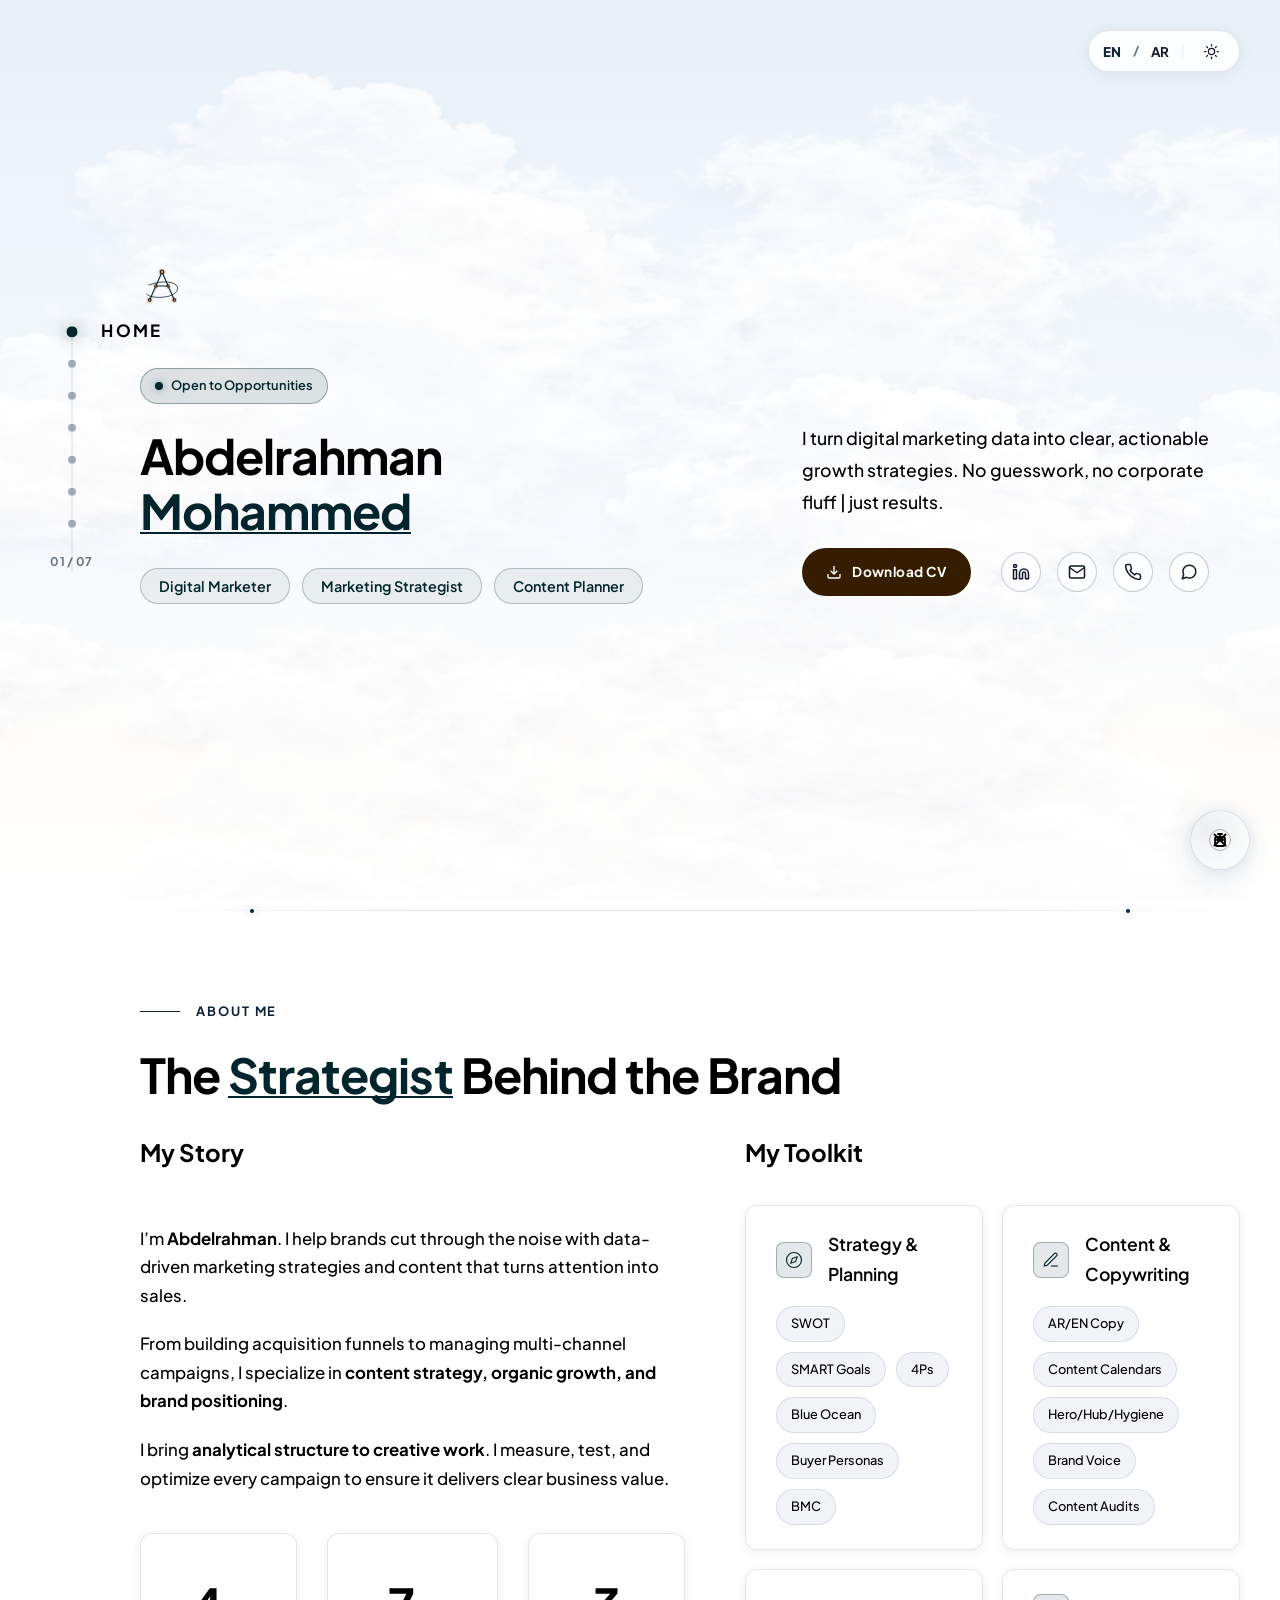
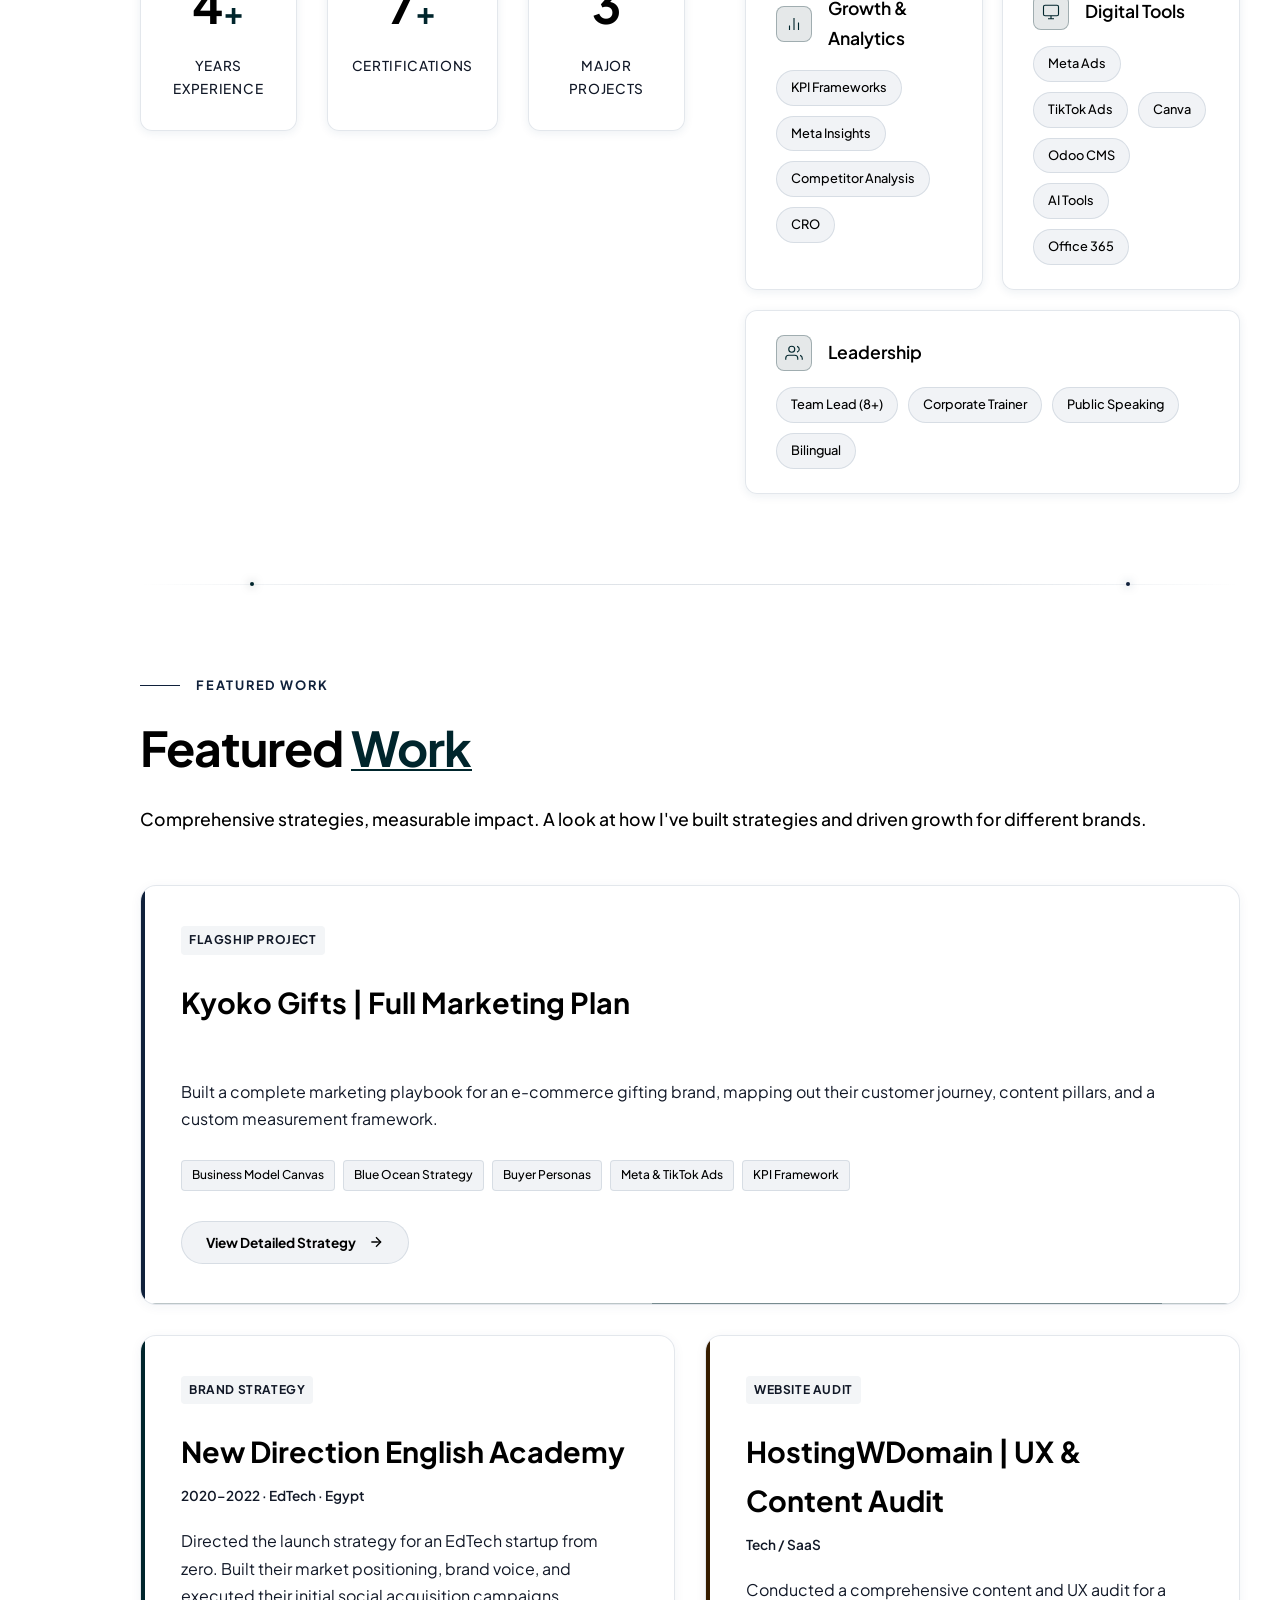
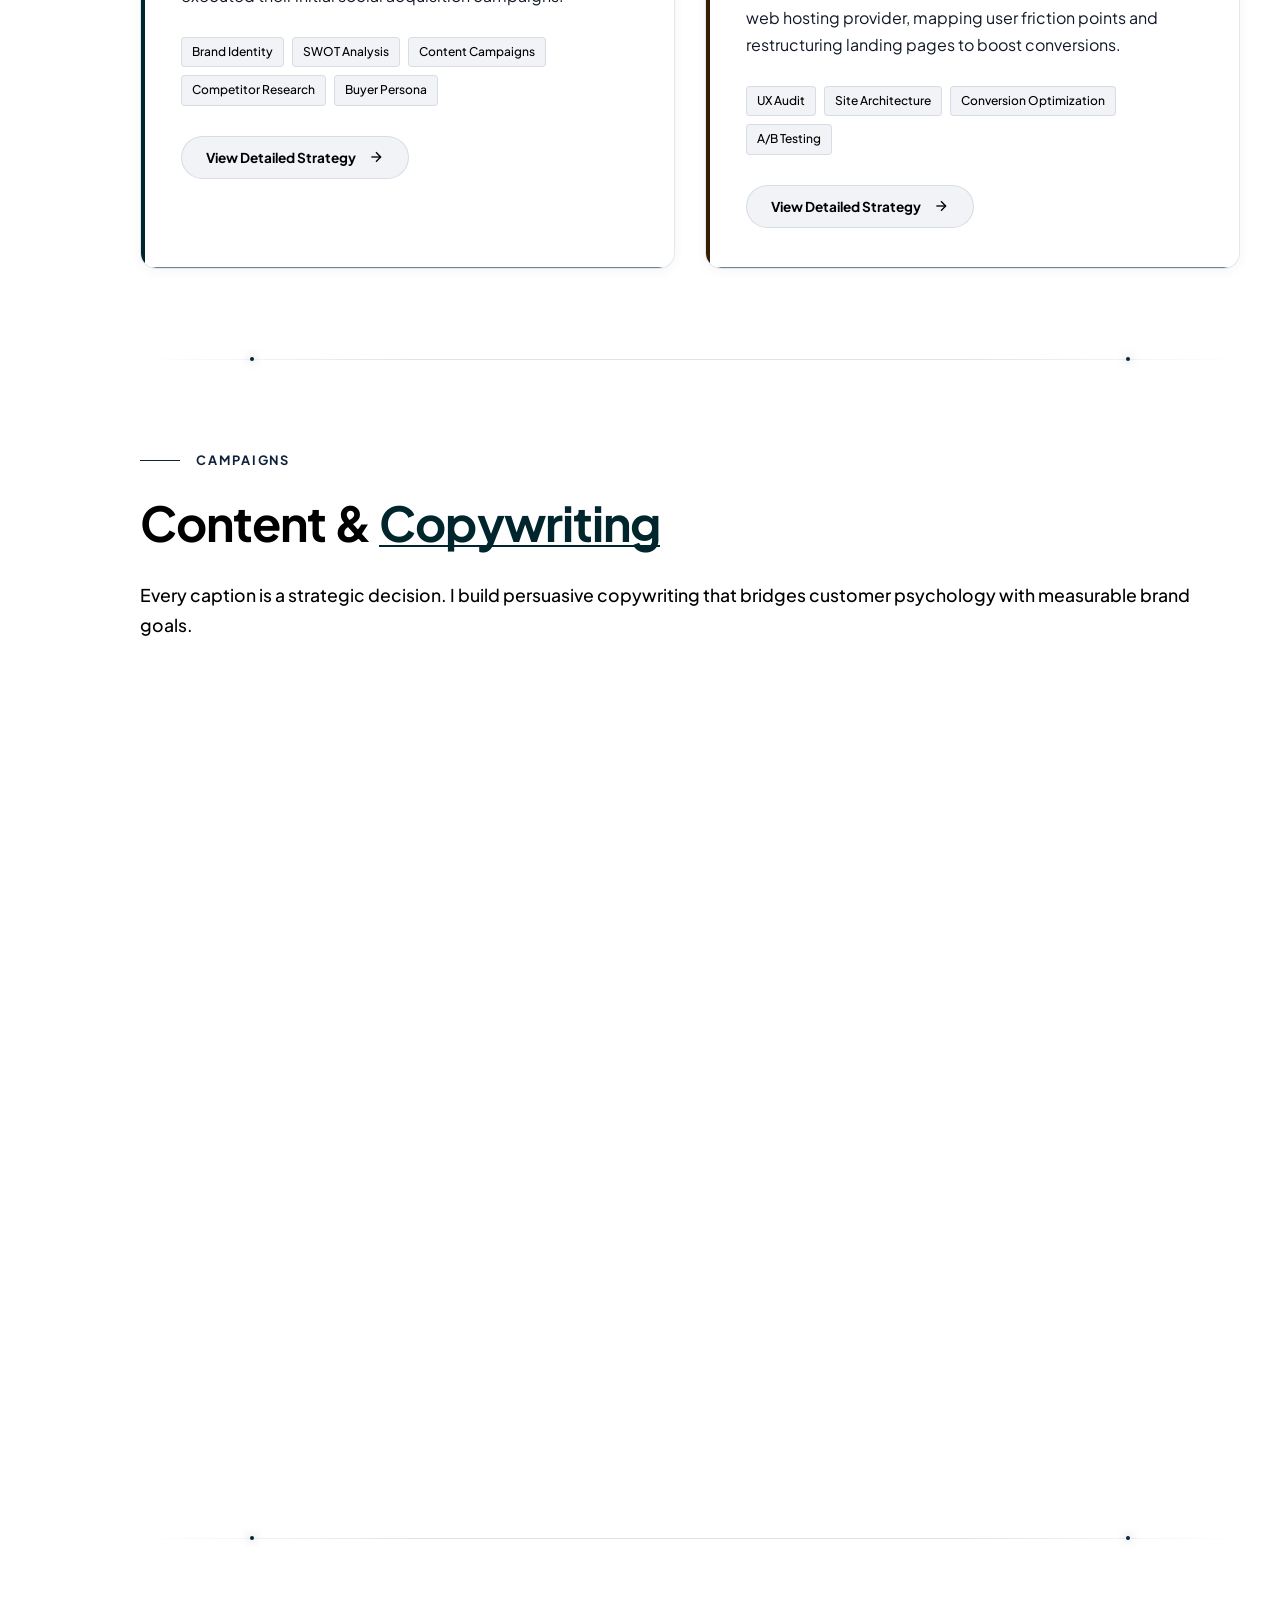
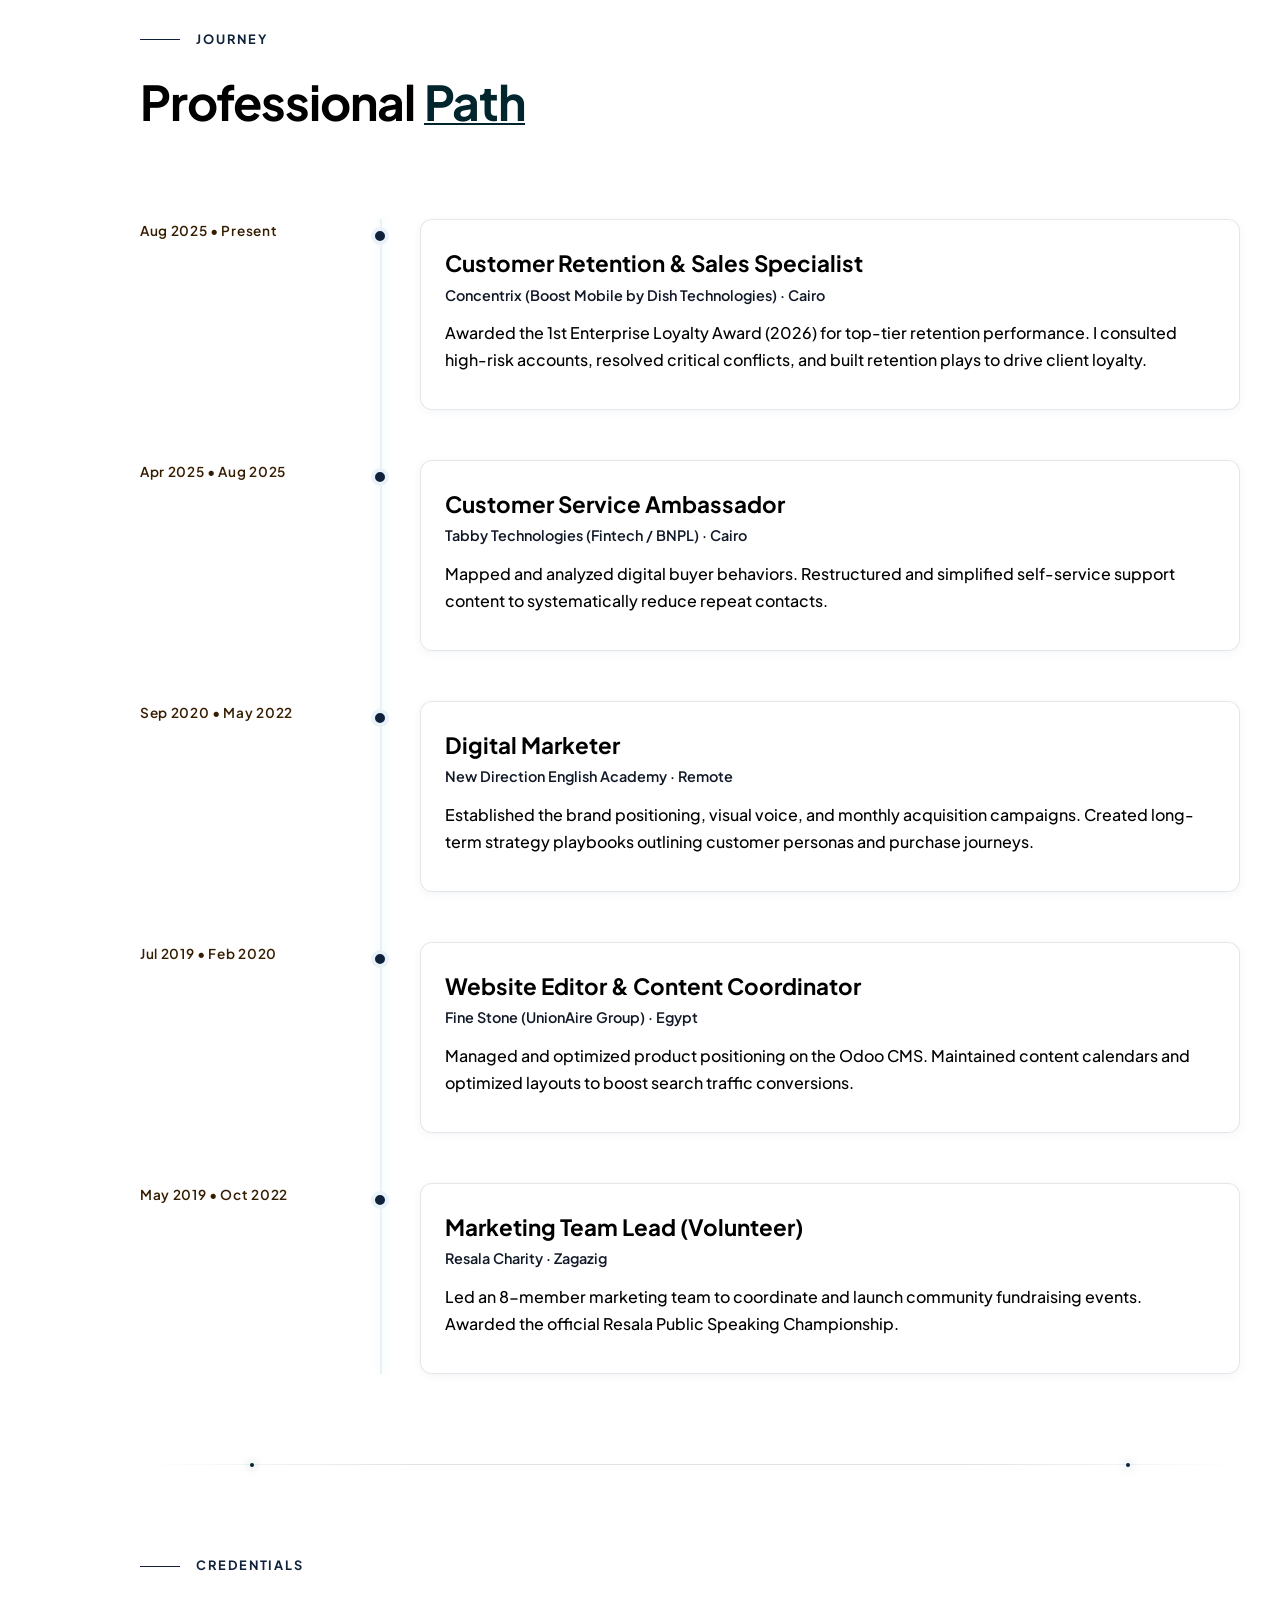
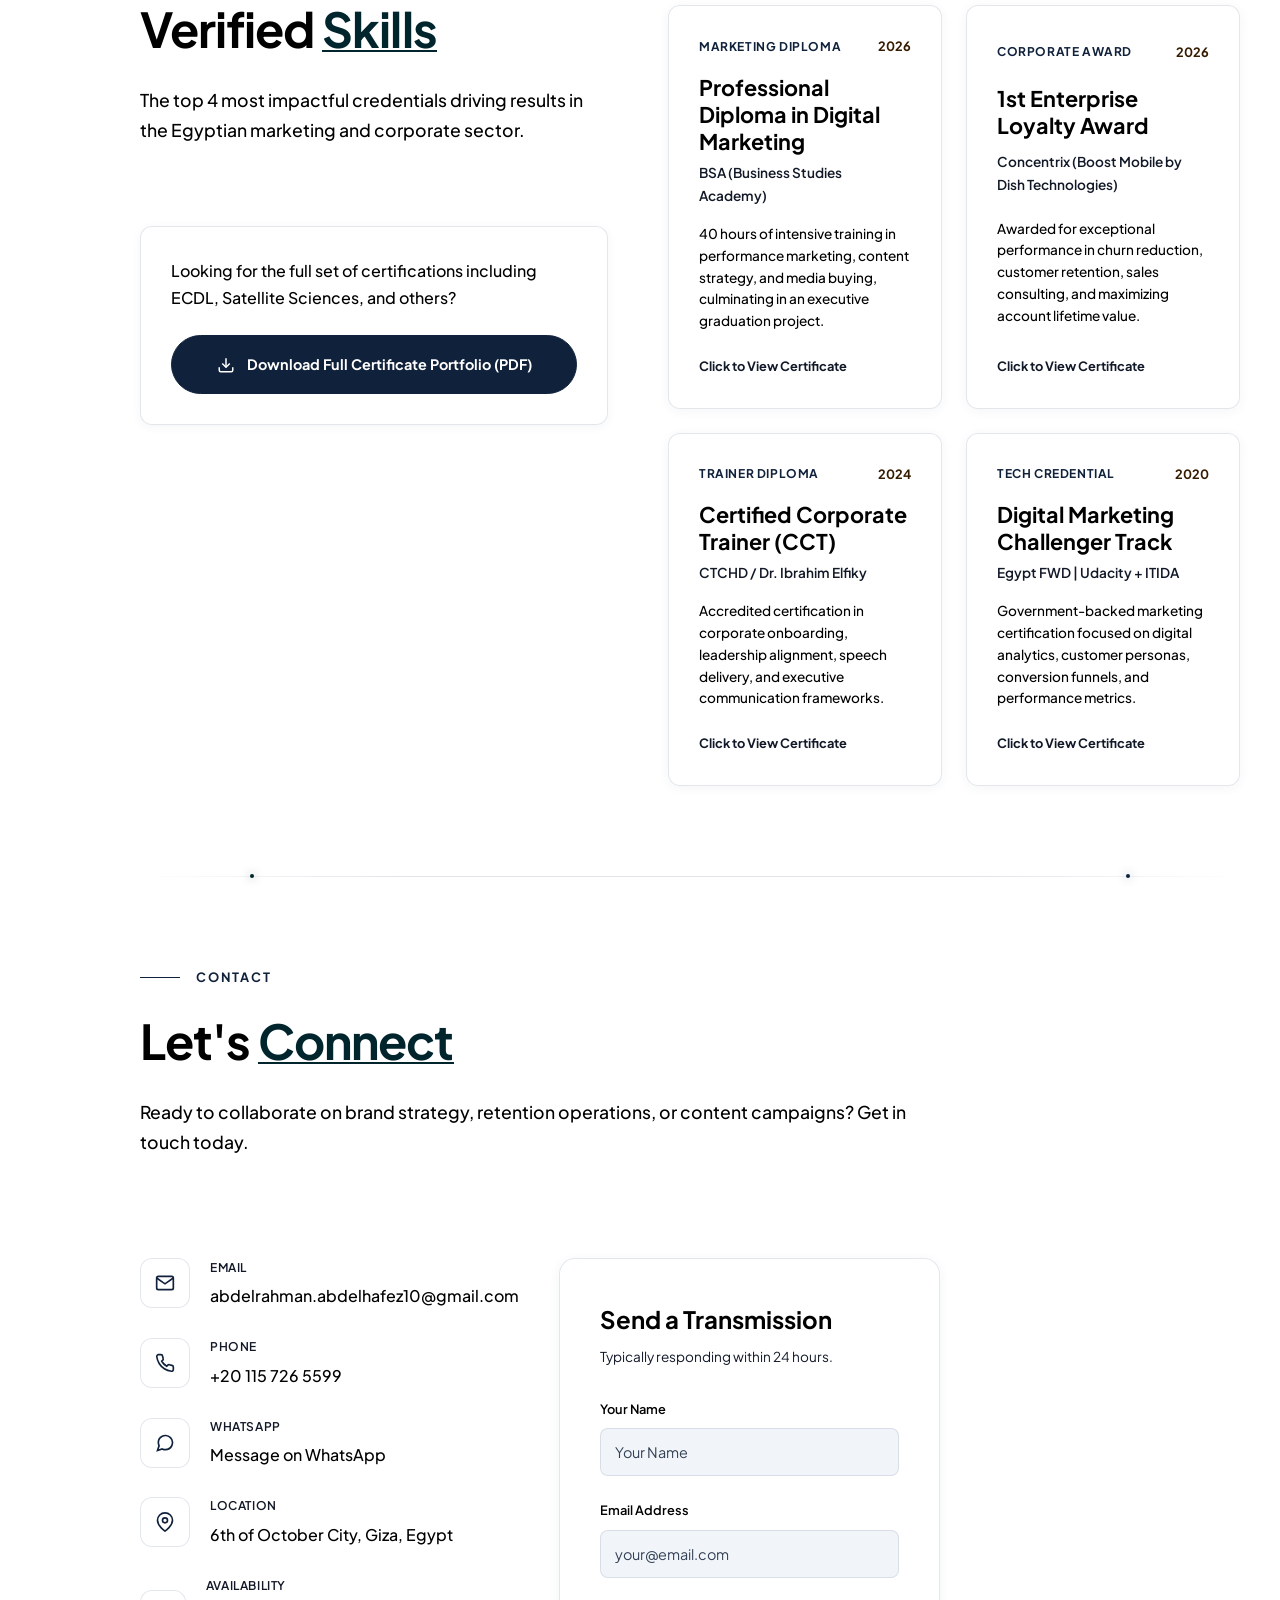
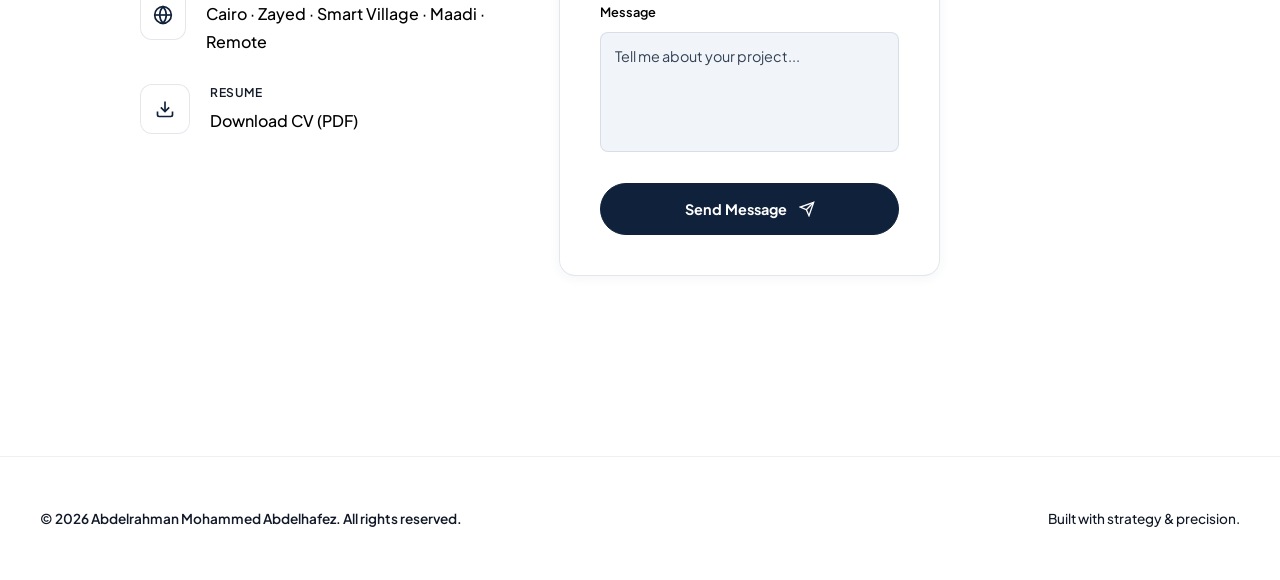
==== commit 68688c63: "Refactor: Upgraded chatbot knowledge base with real CV/certificate details and added custom robot SV" ====
--- a/cv plan/index.html
+++ b/cv plan/index.html
@@ -256,17 +256,21 @@
         <div class="about-layout-grid">
           <div class="about-left-col">
             <div class="about-text">
+              <h3 class="about-column-title">
+                <span class="lang-en">My Story</span>
+                <span class="lang-ar">قصتي</span>
+              </h3>
               <p class="reveal-paragraph">
                 <span class="lang-en">I’m <strong>Abdelrahman</strong>. I help brands cut through the noise with data-driven marketing strategies and content that turns attention into sales.</span>
-                <span class="lang-ar">أنا <strong>عبد الرحمن</strong>. بساعد الشركات والبراندات تثبت مكانتها في السوق باستراتيجيات تسويق ومحتوى مبنية على دراسة الأرقام والبيانات، عشان نوصل لنتائج ونمو مستمر.</span>
+                <span class="lang-ar">أنا <strong>عبد الرحمن</strong>. أساعد الشركات والعلامات التجارية في ترسيخ مكانتها في السوق من خلال استراتيجيات تسويقية ومحتوى هادف قائم على تحليل البيانات والأرقام، لضمان تحقيق نتائج ملموسة ونمو مستدام.</span>
               </p>
               <p class="reveal-paragraph">
                 <span class="lang-en">From building acquisition funnels to managing multi-channel campaigns, I specialize in <strong>content strategy, organic growth, and brand positioning</strong>.</span>
-                <span class="lang-ar">خبرتي بتتركز في <strong>تخطيط استراتيجيات المحتوى، وتتطوير حضور العلامة التجارية على السوشيال ميديا</strong>. ببدأ معاك من أول دراسة سلوك عميلك ورسم مسار الشراء، لحد إطلاق حملات إعلانية متكاملة تحقق أهدافك.</span>
+                <span class="lang-ar">تتركز خبرتي المهنية في <strong>تخطيط استراتيجيات المحتوى وتطوير حضور العلامة التجارية عبر قنوات التواصل الرقمي</strong>. أبدأ معك بدراسة سلوك العميل وتصميم رحلة الشراء بدقة، وحتى إطلاق حملات إعلانية متكاملة تحقق أهدافك البيعية والتسويقية.</span>
               </p>
               <p class="reveal-paragraph">
                 <span class="lang-en">I bring <strong>analytical structure to creative work</strong>. I measure, test, and optimize every campaign to ensure it delivers clear business value.</span>
-                <span class="lang-ar">بهتم <strong>بدمج التفكير المنظم مع اللمسة الإبداعية</strong>؛ بقيس الأداء وبحلل النتائج وبطوّر الخطط باستمرار عشان نحقق أفضل نتائج ونضمن نمو مستمر لمشروعك.</span>
+                <span class="lang-ar">أحرص دائماً على <strong>دمج التفكير التحليلي المنظم مع اللمسة الإبداعية الفريدة</strong>؛ حيث أقيس الأداء وأحلل النتائج وأطور الخطط باستمرار لضمان الوصول لأفضل العوائد الاستثمارية ونمو أعمالك.</span>
               </p>
             </div>
             <div class="stats-grid">
@@ -292,8 +296,7 @@
               <h3 class="skills-title">
                 <span class="lang-en">My Toolkit</span>
                 <span class="lang-ar">المهارات والقدرات</span>
-              </h3>
-              <div class="skills-grid">
+              </h3><div class="skills-grid">
                 <div class="skill-category reveal-card" data-drawer="drawer-toolkit-strategy">
                   <div class="category-header">
                     <span class="cat-icon"><svg viewBox="0 0 24 24" fill="none" stroke="currentColor" stroke-width="1.5"><circle cx="12" cy="12" r="10"/><polygon points="16.24 7.76 14.12 14.12 7.76 16.24 9.88 9.88 16.24 7.76"/></svg></span>
@@ -301,12 +304,12 @@
                     <h4 class="lang-ar">الاستراتيجية والتخطيط</h4>
                   </div>
                   <div class="tags-list">
-                    <span class="tag lang-en">SWOT</span><span class="tag lang-ar">تحليل سوات الاستراتيجي</span>
-                    <span class="tag lang-en">SMART Goals</span><span class="tag lang-ar">صياغة الأهداف الذكية</span>
-                    <span class="tag lang-en">4Ps</span><span class="tag lang-ar">المزيج التسويقي الرباعي</span>
-                    <span class="tag lang-en">Blue Ocean</span><span class="tag lang-ar">استراتيجية المحيط الأزرق</span>
-                    <span class="tag lang-en">Buyer Personas</span><span class="tag lang-ar">تحديد شخصية العميل</span>
-                    <span class="tag lang-en">BMC</span><span class="tag lang-ar">مخطط نموذج العمل التجاري</span>
+                    <span class="tag lang-en" data-funnel="awareness">SWOT</span><span class="tag lang-ar" data-funnel="awareness">تحليل سوات الاستراتيجي</span>
+                    <span class="tag lang-en" data-funnel="consideration">SMART Goals</span><span class="tag lang-ar" data-funnel="consideration">صياغة الأهداف الذكية</span>
+                    <span class="tag lang-en" data-funnel="conversion">4Ps</span><span class="tag lang-ar" data-funnel="conversion">المزيج التسويقي الرباعي</span>
+                    <span class="tag lang-en" data-funnel="retention">Blue Ocean</span><span class="tag lang-ar" data-funnel="retention">استراتيجية المحيط الأزرق</span>
+                    <span class="tag lang-en" data-funnel="awareness">Buyer Personas</span><span class="tag lang-ar" data-funnel="awareness">تحديد شخصية العميل</span>
+                    <span class="tag lang-en" data-funnel="awareness">BMC</span><span class="tag lang-ar" data-funnel="awareness">مخطط نموذج العمل التجاري</span>
                   </div>
                 </div>
                 <div class="skill-category reveal-card" data-drawer="drawer-toolkit-content">
@@ -316,11 +319,11 @@
                     <h4 class="lang-ar">المحتوى وكتابة الإعلانات</h4>
                   </div>
                   <div class="tags-list">
-                    <span class="tag lang-en">AR/EN Copy</span><span class="tag lang-ar">كتابة نصوص ثنائية اللغة</span>
-                    <span class="tag lang-en">Content Calendars</span><span class="tag lang-ar">تخطيط وجدولة المحتوى</span>
-                    <span class="tag lang-en">Hero/Hub/Hygiene</span><span class="tag lang-ar">هيكلة وتصنيف المحتوى</span>
-                    <span class="tag lang-en">Brand Voice</span><span class="tag lang-ar">تحديد نبرة صوت العلامة</span>
-                    <span class="tag lang-en">Content Audits</span><span class="tag lang-ar">تدقيق وتقييم المحتوى</span>
+                    <span class="tag lang-en" data-funnel="awareness">AR/EN Copy</span><span class="tag lang-ar" data-funnel="awareness">كتابة نصوص ثنائية اللغة</span>
+                    <span class="tag lang-en" data-funnel="consideration">Content Calendars</span><span class="tag lang-ar" data-funnel="consideration">تخطيط وجدولة المحتوى</span>
+                    <span class="tag lang-en" data-funnel="consideration">Hero/Hub/Hygiene</span><span class="tag lang-ar" data-funnel="consideration">هيكلة وتصنيف المحتوى</span>
+                    <span class="tag lang-en" data-funnel="awareness">Brand Voice</span><span class="tag lang-ar" data-funnel="awareness">تحديد نبرة صوت العلامة</span>
+                    <span class="tag lang-en" data-funnel="retention">Content Audits</span><span class="tag lang-ar" data-funnel="retention">تدقيق وتقييم المحتوى</span>
                   </div>
                 </div>
                 <div class="skill-category reveal-card" data-drawer="drawer-toolkit-growth">
@@ -330,10 +333,10 @@
                     <h4 class="lang-ar">النمو والتحليلات</h4>
                   </div>
                   <div class="tags-list">
-                    <span class="tag lang-en">KPI Frameworks</span><span class="tag lang-ar">مؤشرات قياس الأداء</span>
-                    <span class="tag lang-en">Meta Insights</span><span class="tag lang-ar">تحليلات منصات ميتا</span>
-                    <span class="tag lang-en">Competitor Analysis</span><span class="tag lang-ar">دراسة وتحليل المنافسين</span>
-                    <span class="tag lang-en">CRO</span><span class="tag lang-ar">تحسين معدل التحويل</span>
+                    <span class="tag lang-en" data-funnel="retention">KPI Frameworks</span><span class="tag lang-ar" data-funnel="retention">مؤشرات قياس الأداء</span>
+                    <span class="tag lang-en" data-funnel="consideration">Meta Insights</span><span class="tag lang-ar" data-funnel="consideration">تحليلات منصات ميتا</span>
+                    <span class="tag lang-en" data-funnel="awareness">Competitor Analysis</span><span class="tag lang-ar" data-funnel="awareness">دراسة وتحليل المنافسين</span>
+                    <span class="tag lang-en" data-funnel="conversion">CRO</span><span class="tag lang-ar" data-funnel="conversion">تحسين معدل التحويل</span>
                   </div>
                 </div>
                 <div class="skill-category reveal-card" data-drawer="drawer-toolkit-tools">
@@ -343,12 +346,12 @@
                     <h4 class="lang-ar">الأدوات الرقمية</h4>
                   </div>
                   <div class="tags-list">
-                    <span class="tag"><span class="lang-en">Meta Ads</span><span class="lang-ar">إعلانات ميتا</span></span>
-                    <span class="tag"><span class="lang-en">TikTok Ads</span><span class="lang-ar">إعلانات تيك توك</span></span>
-                    <span class="tag"><span class="lang-en">Canva</span><span class="lang-ar">كانفا للتصميم</span></span>
-                    <span class="tag"><span class="lang-en">Odoo CMS</span><span class="lang-ar">نظام أودو لإدارة المحتوى</span></span>
-                    <span class="tag"><span class="lang-en">AI Tools</span><span class="lang-ar">أدوات الذكاء الاصطناعي</span></span>
-                    <span class="tag"><span class="lang-en">Office 365</span><span class="lang-ar">حزمة أوفيس ٣٦٥</span></span>
+                    <span class="tag" data-funnel="conversion"><span class="lang-en">Meta Ads</span><span class="lang-ar">إعلانات ميتا</span></span>
+                    <span class="tag" data-funnel="conversion"><span class="lang-en">TikTok Ads</span><span class="lang-ar">إعلانات تيك توك</span></span>
+                    <span class="tag" data-funnel="awareness"><span class="lang-en">Canva</span><span class="lang-ar">كانفا للتصميم</span></span>
+                    <span class="tag" data-funnel="consideration"><span class="lang-en">Odoo CMS</span><span class="lang-ar">نظام أودو لإدارة المحتوى</span></span>
+                    <span class="tag" data-funnel="consideration"><span class="lang-en">AI Tools</span><span class="lang-ar">أدوات الذكاء الاصطناعي</span></span>
+                    <span class="tag" data-funnel="consideration"><span class="lang-en">Office 365</span><span class="lang-ar">حزمة أوفيس ٣٦٥</span></span>
                   </div>
                 </div>
                 <div class="skill-category reveal-card" data-drawer="drawer-toolkit-leadership">
@@ -358,10 +361,10 @@
                     <h4 class="lang-ar">القيادة والتدريب</h4>
                   </div>
                   <div class="tags-list">
-                    <span class="tag lang-en">Team Lead (8+)</span><span class="tag lang-ar">إدارة وقيادة الفرق</span>
-                    <span class="tag lang-en">Corporate Trainer</span><span class="tag lang-ar">مدرب شركات معتمد</span>
-                    <span class="tag lang-en">Public Speaking</span><span class="tag lang-ar">الخطابة والتحدث أمام الجمهور</span>
-                    <span class="tag lang-en">Bilingual</span><span class="tag lang-ar">إتقان اللغتين العربية والإنجليزية</span>
+                    <span class="tag lang-en" data-funnel="retention">Team Lead (8+)</span><span class="tag lang-ar" data-funnel="retention">إدارة وقيادة الفرق</span>
+                    <span class="tag lang-en" data-funnel="retention">Corporate Trainer</span><span class="tag lang-ar" data-funnel="retention">مدرب شركات معتمد</span>
+                    <span class="tag lang-en" data-funnel="awareness">Public Speaking</span><span class="tag lang-ar" data-funnel="awareness">الخطابة والتحدث أمام الجمهور</span>
+                    <span class="tag lang-en" data-funnel="awareness">Bilingual</span><span class="tag lang-ar" data-funnel="awareness">إتقان اللغتين العربية والإنجليزية</span>
                   </div>
                 </div>
               </div>
@@ -404,7 +407,7 @@
               </p>
               <p class="project-card-desc">
                 <span class="lang-en">Built a complete marketing playbook for an e-commerce gifting brand, mapping out their customer journey, content pillars, and a custom measurement framework.</span>
-                <span class="lang-ar">صممت خطة تسويق متكاملة لبراند هدايا وتجارة إلكترونية؛ وضعت فيها استراتيجية المحتوى، ورسمت رحلة العميل بالكامل مع تحديد مؤشرات قياس النجاح.</span>
+                <span class="lang-ar">قمت بإعداد خطة تسويقية شاملة لعلامة تجارية متخصصة في الهدايا والتجارة الإلكترونية، حيث صممت استراتيجية المحتوى ورسمت رحلة العميل بالكامل مع تحديد دقيق لمؤشرات قياس النجاح (KPIs).</span>
               </p>
               <div class="project-card-tags">
                 <span class="lang-en">Business Model Canvas</span><span class="lang-ar">مخطط نموذج العمل</span>
@@ -449,7 +452,7 @@
               </p>
               <p class="project-card-desc">
                 <span class="lang-en">Directed the launch strategy for an EdTech startup from zero. Built their market positioning, brand voice, and executed their initial social acquisition campaigns.</span>
-                <span class="lang-ar">قدت استراتيجية الإطلاق بالكامل لأكاديمية تعليمية ناشئة في مجال تكنولوجيا التعليم. بدأت معاهم من الصفر؛ من أول بناء الهوية وتحديد مكانتها في السوق، لحد تصميم وإطلاق أولى حملات السوشيال ميديا.</span>
+                <span class="lang-ar">أدرت استراتيجية الإطلاق بالكامل لشركة ناشئة في قطاع تكنولوجيا التعليم. قمت بتأسيس الهوية التجارية وتحديد تموضعها في السوق من الصفر، ووصولاً إلى تصميم وإطلاق أولى حملات الاستحواذ عبر شبكات التواصل الاجتماعي.</span>
               </p>
               <div class="project-card-tags">
                 <span class="lang-en">Brand Identity</span><span class="lang-ar">هوية العلامة التجارية</span>
@@ -468,7 +471,7 @@
               <div class="peek-title lang-en">Key Highlight: Brand Foundation</div>
               <div class="peek-title lang-ar">الركيزة الأساسية: ركائز وتأسيس الهوية التجارية</div>
               <div class="peek-desc lang-en">Logo direction, colour palette, tone of voice, and positioning, differentiating from established English-learning academies.</div>
-              <div class="peek-desc lang-ar">توجيه تصميم اللوجو، اختيار باليتة الألوان ونبرة صوت العلامة التجارية، مع تحديد التموضع اللي يميزها عن أكاديميات تعليم الإنجليزي القديمة.</div>
+              <div class="peek-desc lang-ar">توجيه تصميم الشعار، اختيار لوحة الألوان ونبرة صوت العلامة التجارية، مع تحديد التموضع التنافسي الذي يميزها عن أكاديميات تعليم اللغة الإنجليزية التقليدية.</div>
               <div class="peek-hint lang-en">
                 <svg width="12" height="12" viewBox="0 0 24 24" fill="none" stroke="currentColor" stroke-width="2" style="vertical-align: middle; margin-right: 4px;"><line x1="5" y1="12" x2="19" y2="12"/><polyline points="12 5 19 12 12 19"/></svg>Click to view strategy
               </div>
@@ -494,7 +497,7 @@
               </p>
               <p class="project-card-desc">
                 <span class="lang-en">Conducted a comprehensive content and UX audit for a web hosting provider, mapping user friction points and restructuring landing pages to boost conversions.</span>
-                <span class="lang-ar">عملت تقييم وتدقيق شامل لتجربة المستخدم ومستوى المحتوى لموقع استضافة ويب شهير. حددت نقاط التسرب اللي بتخلي العميل يخرج من الموقع، وأعدت صياغة صفحات الهبوط لزيادة المبيعات.</span>
+                <span class="lang-ar">أجريت تدقيقاً شاملاً للمحتوى وتجربة المستخدم (UX Audit) لمنصة استضافة ويب شهيرة. قمت برصد نقاط تسرب الزوار وعقبات التحويل، وأعدت هيكلة وصياغة صفحات الهبوط لرفع معدلات التحويل والمبيعات.</span>
               </p>
               <div class="project-card-tags">
                 <span class="lang-en">UX Audit</span><span class="lang-ar">تدقيق تجربة المستخدم</span>
@@ -530,7 +533,7 @@
         <div class="eyebrow-split">
           <span class="line"></span>
           <span class="text lang-en">CAMPAIGNS</span>
-          <span class="text lang-ar">حملاتي</span>
+          <span class="text lang-ar">الحملات التسويقية</span>
         </div>
         <h2 class="split-reveal-heading">
           <span class="lang-en">Content &amp; <em>Copywriting</em></span>
@@ -538,7 +541,7 @@
         </h2>
         <p class="section-lead">
           <span class="lang-en">Every caption is a strategic decision. I build persuasive copywriting that bridges customer psychology with measurable brand goals.</span>
-          <span class="lang-ar">كل كلمة بكتبها وراها قرار استراتيجي مدروس. بكتب نصوص إعلانية بتربط بين علم نفس المستهلك وقوة الإقناع عشان نحقق أهداف الحملة بوضوح.</span>
+          <span class="lang-ar">كل كلمة أكتبها تنطلق من قرار استراتيجي مدروس. أصوغ نصوصاً إعلانية مقنعة تدمج بين علم نفس المستهلك وأهداف العلامة التجارية لتحقيق نتائج ملموسة وواضحة.</span>
         </p>
         <div class="posts-grid-system">
           <article class="campaign-glass-card reveal-card">
@@ -715,7 +718,7 @@
                 <span class="lang-en">Aug 2025 • Present</span>
                 <span class="lang-ar">أغسطس ٢٠٢٥ | حتى الآن</span>
               </span>
-              <div class="timeline-content">
+              <div class="timeline-content timeline-card">
                 <h3 class="timeline-role">
                   <span class="lang-en">Customer Retention &amp; Sales Specialist</span>
                   <span class="lang-ar">أخصائي مبيعات واستبقاء العملاء</span>
@@ -736,7 +739,7 @@
                 <span class="lang-en">Apr 2025 • Aug 2025</span>
                 <span class="lang-ar">أبريل ٢٠٢٥ | أغسطس ٢٠٢٥</span>
               </span>
-              <div class="timeline-content">
+              <div class="timeline-content timeline-card">
                 <h3 class="timeline-role">
                   <span class="lang-en">Customer Service Ambassador</span>
                   <span class="lang-ar">أخصائي علاقات ودعم العملاء</span>
@@ -747,7 +750,7 @@
                 </span>
                 <div class="timeline-body">
                   <p class="lang-en">Mapped and analyzed digital buyer behaviors. Restructured and simplified self-service support content to systematically reduce repeat contacts.</p>
-                  <p class="lang-ar">قمت بتحليل ورسم خرائط سلوك المشترين الرقميين لتطوير تجاربهم الاستهلاكية. عملت على إعادة هيكلة وتبسيط محتوى الدعم والأسئلة الشائعة لتقليل معدلات تكرار الشكاوى بنظام الدعم الذاتي.</p>
+                  <p class="lang-ar">قمت بتحليل ورسم خرائط سلوك المشترين الرقميين لتطوير تجاربهم الاستهلاكية، كما ساهمت في إعادة هيكلة وتبسيط محتوى الدعم والأسئلة الشائعة لتقليل معدلات تكرار الاستفسارات عبر قنوات الخدمة الذاتية.</p>
                 </div>
               </div>
             </div>
@@ -757,7 +760,7 @@
                 <span class="lang-en">Sep 2020 • May 2022</span>
                 <span class="lang-ar">سبتمبر ٢٠٢٠ | مايو ٢٠٢٢</span>
               </span>
-              <div class="timeline-content">
+              <div class="timeline-content timeline-card">
                 <h3 class="timeline-role">
                   <span class="lang-en">Digital Marketer</span>
                   <span class="lang-ar">أخصائي تسويق رقمي</span>
@@ -778,7 +781,7 @@
                 <span class="lang-en">Jul 2019 • Feb 2020</span>
                 <span class="lang-ar">يوليو ٢٠١٩ | فبراير ٢٠٢٠</span>
               </span>
-              <div class="timeline-content">
+              <div class="timeline-content timeline-card">
                 <h3 class="timeline-role">
                   <span class="lang-en">Website Editor &amp; Content Coordinator</span>
                   <span class="lang-ar">مسؤول تحرير المواقع الإلكترونية وتنسيق المحتوى</span>
@@ -799,7 +802,7 @@
                 <span class="lang-en">May 2019 • Oct 2022</span>
                 <span class="lang-ar">مايو ٢٠١٩ | أكتوبر ٢٠٢٢</span>
               </span>
-              <div class="timeline-content">
+              <div class="timeline-content timeline-card">
                 <h3 class="timeline-role">
                   <span class="lang-en">Marketing Team Lead (Volunteer)</span>
                   <span class="lang-ar">قائد فريق التسويق (عمل تطوعي)</span>
@@ -862,7 +865,7 @@
                 <p class="cert-card-issuer"><span class="lang-en">BSA (Business Studies Academy)</span><span class="lang-ar">أكاديمية دراسات الأعمال</span></p>
                 <p class="cert-card-reason">
                   <span class="lang-en">40 hours of intensive training in performance marketing, content strategy, and media buying, culminating in an executive graduation project.</span>
-                  <span class="lang-ar">أكتر من ٤٠ ساعة تدريب مكثف على استراتيجيات تسويق الأداء، وإدارة المحتوى، وإعلانات السوشيال ميديا، مع تقديم مشروع تخرج عملي متكامل مقدّر جداً في سوق العمل.</span>
+                  <span class="lang-ar">أكثر من ٤٠ ساعة من التدريب المكثف على تسويق الأداء (Performance Marketing)، استراتيجيات المحتوى، وإعلانات منصات التواصل الاجتماعي، والتي توجت بمشروع تخرج عملي متكامل يركز على متطلبات السوق الفعلي.</span>
                 </p>
                 <span class="cert-view-prompt lang-en">Click to View Certificate</span>
                 <span class="cert-view-prompt lang-ar">عرض الشهادة</span>
@@ -881,7 +884,7 @@
                 <p class="cert-card-issuer"><span class="lang-en">Concentrix (Boost Mobile by Dish Technologies)</span><span class="lang-ar">كونسنتريكس (بوست موبايل - ديش تكنولوجيز)</span></p>
                 <p class="cert-card-reason">
                   <span class="lang-en">Awarded for exceptional performance in churn reduction, customer retention, sales consulting, and maximizing account lifetime value.</span>
-                  <span class="lang-ar">تكريم رسمي للأداء الاستثنائي والنجاح الفعلي في تقليل خسارة العملاء والحفاظ عليهم، وتوطيد ولائهم للعلامة التجارية، وتقديم استشارات مبيعات بتزود القيمة الدائمة لكل عميل.</span>
+                  <span class="lang-ar">تكريم رسمي للأداء الاستثنائي والنجاح الفعلي في خفض معدل خسارة العملاء وتوطيد ولائهم للمؤسسة، مع تقديم استشارات بيعية ترفع من القيمة الدائمة للعملاء (LTV).</span>
                 </p>
                 <span class="cert-view-prompt lang-en">Click to View Certificate</span>
                 <span class="cert-view-prompt lang-ar">عرض الشهادة</span>
@@ -900,7 +903,7 @@
                 <p class="cert-card-issuer"><span class="lang-en">CTCHD / Dr. Ibrahim Elfiky</span><span class="lang-ar">المركز الكندي للتنمية البشرية / د. إبراهيم الفقي</span></p>
                 <p class="cert-card-reason">
                   <span class="lang-en">Accredited certification in corporate onboarding, leadership alignment, speech delivery, and executive communication frameworks.</span>
-                  <span class="lang-ar">اعتماد دولي بيثبت الكفاءة في تصميم وتقديم برامج التدريب لموظفي الشركات الجدد، وبناء الكوادر القيادية، مع مهارات الإلقاء والتواصل التنفيذي الفعال.</span>
+                  <span class="lang-ar">شهادة معتمدة تثبت الكفاءة في تصميم وتقديم البرامج التدريبية لتأهيل الكوادر، وتوجيه القيادات، وتطوير مهارات الإلقاء والتواصل التنفيذي الفعال.</span>
                 </p>
                 <span class="cert-view-prompt lang-en">Click to View Certificate</span>
                 <span class="cert-view-prompt lang-ar">عرض الشهادة</span>
@@ -919,7 +922,7 @@
                 <p class="cert-card-issuer"><span class="lang-en">Egypt FWD | Udacity + ITIDA</span><span class="lang-ar">مبادرة مستقبلنا رقمي | يوداسيتي وهيئة تنمية صناعة تكنولوجيا المعلومات</span></p>
                 <p class="cert-card-reason">
                   <span class="lang-en">Government-backed marketing certification focused on digital analytics, customer personas, conversion funnels, and performance metrics.</span>
-                  <span class="lang-ar">اعتماد تسويقي دولي مدعوم من وزارة الاتصالات المصرية ويوداسيتي، بيركز على تحليلات الأداء الرقمي، بناء شخصية العميل المستهدف، وتصميم أقماع المبيعات الرقمية.</span>
+                  <span class="lang-ar">اعتماد تسويقي دولي مدعوم من وزارة الاتصالات وتكنولوجيا المعلومات المصرية بالتعاون مع Udacity، يركز على تحليلات الأداء الرقمي، بناء شخصية العميل المستهدف، وتصميم أقماع المبيعات وتحسين معدلات التحويل.</span>
                 </p>
                 <span class="cert-view-prompt lang-en">Click to View Certificate</span>
                 <span class="cert-view-prompt lang-ar">عرض الشهادة</span>
@@ -1095,7 +1098,7 @@
         <div class="drawer-body">
           <p class="drawer-intro-desc">
             <span class="lang-en">Built a complete marketing playbook for an e-commerce gifting brand, mapping out their customer journey, content pillars, and a custom measurement framework.</span>
-            <span class="lang-ar">صممت خطة تسويق متكاملة لبراند هدايا وتجارة إلكترونية؛ وضعت فيها استراتيجية المحتوى، ورسمت رحلة العميل بالكامل مع تحديد مؤشرات قياس النجاح.</span>
+            <span class="lang-ar">قمت بإعداد خطة تسويقية شاملة لعلامة تجارية متخصصة في الهدايا والتجارة الإلكترونية، حيث صممت استراتيجية المحتوى ورسمت رحلة العميل بالكامل مع تحديد دقيق لمؤشرات قياس النجاح (KPIs).</span>
           </p>
           <div class="drawer-tags-list">
             <span class="lang-en">Business Model Canvas</span><span class="lang-ar">مخطط نموذج العمل</span>
@@ -1162,7 +1165,7 @@
         <div class="drawer-body">
           <p class="drawer-intro-desc">
             <span class="lang-en">Directed the launch strategy for an EdTech startup from zero. Built their market positioning, brand voice, and executed their initial social acquisition campaigns.</span>
-            <span class="lang-ar">قدت استراتيجية الإطلاق بالكامل لأكاديمية تعليمية ناشئة في مجال تكنولوجيا التعليم. بدأت معاهم من الصفر؛ من أول بناء الهوية وتحديد مكانتها في السوق، لحد تصميم وإطلاق أولى حملات السوشيال ميديا.</span>
+            <span class="lang-ar">أدرت استراتيجية الإطلاق بالكامل لشركة ناشئة في قطاع تكنولوجيا التعليم. قمت بتأسيس الهوية التجارية وتحديد تموضعها في السوق من الصفر، ووصولاً إلى تصميم وإطلاق أولى حملات الاستحواذ عبر شبكات التواصل الاجتماعي.</span>
           </p>
           <div class="drawer-tags-list">
             <span class="lang-en">Brand Identity</span><span class="lang-ar">هوية العلامة التجارية</span>
@@ -1181,7 +1184,7 @@
                 <h5 class="lang-en">Brand Foundation</h5>
                 <h5 class="lang-ar">ركائز وتأسيس الهوية التجارية</h5>
                 <p class="lang-en">Logo direction, colour palette, tone of voice, and positioning, differentiating from established English-learning academies.</p>
-                <p class="lang-ar">توجيه تصميم اللوجو، اختيار باليتة الألوان ونبرة صوت العلامة التجارية، مع تحديد التموضع اللي يميزها عن أكاديميات تعليم الإنجليزي القديمة.</p>
+                <p class="lang-ar">توجيه تصميم الشعار، اختيار لوحة الألوان ونبرة صوت العلامة التجارية، مع تحديد التموضع التنافسي الذي يميزها عن أكاديميات تعليم اللغة الإنجليزية التقليدية.</p>
               </div>
               <div class="highlight-mini-card">
                 <h5 class="lang-en">Research &amp; Strategy</h5>
@@ -1229,7 +1232,7 @@
         <div class="drawer-body">
           <p class="drawer-intro-desc">
             <span class="lang-en">Conducted a comprehensive content and UX audit for a web hosting provider, mapping user friction points and restructuring landing pages to boost conversions.</span>
-            <span class="lang-ar">عملت تقييم وتدقيق شامل لتجربة المستخدم ومستوى المحتوى لموقع استضافة ويب شهير. حددت نقاط التسرب اللي بتخلي العميل يخرج من الموقع، وأعدت صياغة صفحات الهبوط لزيادة المبيعات.</span>
+            <span class="lang-ar">أجريت تدقيقاً شاملاً للمحتوى وتجربة المستخدم (UX Audit) لمنصة استضافة ويب شهيرة. قمت برصد نقاط تسرب الزوار وعقبات التحويل، وأعدت هيكلة وصياغة صفحات الهبوط لرفع معدلات التحويل والمبيعات.</span>
           </p>
           <div class="drawer-tags-list">
             <span class="lang-en">UX Audit</span><span class="lang-ar">تدقيق تجربة المستخدم</span>
@@ -1523,6 +1526,64 @@
     </svg>
   </button>
 
+  <!-- Cosmic AI Chatbot Assistant -->
+  <div id="astro-chat-widget" class="chat-widget-container" aria-label="AI Assistant Chat">
+    <!-- Pulsing Chat Trigger Button -->
+        <button id="chat-trigger-btn" class="chat-trigger-btn magnetic-button" aria-label="Open AI Chatbot">
+      <div class="bot-orb-pulse"></div>
+      <svg class="chat-icon-svg" viewBox="0 0 24 24" fill="none" stroke="currentColor" stroke-width="1.8" stroke-linecap="round" stroke-linejoin="round">
+        <rect x="7" y="9" width="10" height="9" rx="2" />
+        <path d="M9 12h6" />
+        <circle cx="10" cy="11.5" r="0.8" fill="currentColor" />
+        <circle cx="14" cy="11.5" r="0.8" fill="currentColor" />
+        <path d="M12 6v3M10 6h4" />
+        <circle cx="12" cy="12" r="10.5" stroke="var(--color-cyan)" stroke-opacity="0.3" stroke-width="1" />
+      </svg>
+      <svg class="close-icon-svg hidden" viewBox="0 0 24 24" fill="none" stroke="currentColor" stroke-width="2">
+        <line x1="18" y1="6" x2="6" y2="18"/><line x1="6" y1="6" x2="18" y2="18"/>
+      </svg>
+    </button>
+
+    <!-- Chat Window Panel -->
+    <div id="chat-window-panel" class="chat-window-panel hidden" role="dialog" aria-modal="true">
+            <div class="chat-header">
+        <div class="chat-header-info">
+          <div class="chat-avatar-orb">
+            <svg class="bot-avatar-svg" viewBox="0 0 24 24" fill="none" stroke="currentColor" stroke-width="1.8" stroke-linecap="round" stroke-linejoin="round">
+              <rect x="7" y="9" width="10" height="9" rx="2" />
+              <path d="M9 12h6" />
+              <circle cx="10" cy="11.5" r="0.8" fill="currentColor" />
+              <circle cx="14" cy="11.5" r="0.8" fill="currentColor" />
+              <path d="M12 6v3M10 6h4" />
+            </svg>
+          </div>
+          <div>
+            <h4 class="chat-title lang-en">Astro-Bot</h4>
+            <h4 class="chat-title lang-ar">مساعد كوني ذكي</h4>
+            <span class="chat-subtitle lang-en">Abdelrahman's AI Agent</span>
+            <span class="chat-subtitle lang-ar">عميل عبد الرحمن الذكي</span>
+          </div>
+        </div>
+      </div>
+      
+      <!-- Messages Area -->
+      <div id="chat-messages-container" class="chat-messages-container"></div>
+      
+      <!-- Suggestion Chips -->
+      <div id="chat-suggestions-container" class="chat-suggestions-container"></div>
+
+      <!-- Input Area -->
+      <form id="chat-input-form" class="chat-input-form">
+        <input type="text" id="chat-user-input" class="chat-user-input" placeholder="Ask me anything..." aria-label="Type your question">
+        <button type="submit" id="chat-submit-btn" class="chat-submit-btn" aria-label="Send Message">
+          <svg viewBox="0 0 24 24" fill="none" stroke="currentColor" stroke-width="2">
+            <line x1="22" y1="2" x2="11" y2="13"/><polygon points="22 2 15 22 11 13 2 9 22 2"/>
+          </svg>
+        </button>
+      </form>
+    </div>
+  </div>
+
   <!-- GSAP & Lenis CDN Libraries -->
   <script src="https://cdnjs.cloudflare.com/ajax/libs/gsap/3.12.5/gsap.min.js" defer></script>
   <script src="https://cdnjs.cloudflare.com/ajax/libs/gsap/3.12.5/ScrollTrigger.min.js" defer></script>
--- a/cv plan/style.css
+++ b/cv plan/style.css
@@ -974,6 +974,7 @@
   margin-top: 80px;
 }
 
+.about-column-title,
 .skills-title {
   font-family: var(--font-heading);
   font-size: 1.5rem;
@@ -1003,6 +1004,36 @@
   border-color: var(--border-hover);
   transform: translateY(-5px);
   box-shadow: 0 12px 28px -8px rgba(0, 0, 0, 0.35);
+}
+
+.skill-category[data-drawer="drawer-toolkit-strategy"]:hover {
+  border-color: var(--color-gold);
+  box-shadow: 0 0 20px rgba(255, 159, 28, 0.15), 0 12px 28px -8px rgba(0, 0, 0, 0.35);
+}
+.skill-category[data-drawer="drawer-toolkit-content"]:hover {
+  border-color: var(--color-cyan);
+  box-shadow: 0 0 20px rgba(46, 196, 182, 0.15), 0 12px 28px -8px rgba(0, 0, 0, 0.35);
+}
+.skill-category[data-drawer="drawer-toolkit-growth"]:hover {
+  border-color: var(--color-gold);
+  box-shadow: 0 0 20px rgba(255, 159, 28, 0.15), 0 12px 28px -8px rgba(0, 0, 0, 0.35);
+}
+.skill-category[data-drawer="drawer-toolkit-tools"]:hover {
+  border-color: var(--color-cyan);
+  box-shadow: 0 0 20px rgba(46, 196, 182, 0.15), 0 12px 28px -8px rgba(0, 0, 0, 0.35);
+}
+.skill-category[data-drawer="drawer-toolkit-leadership"]:hover {
+  border-color: var(--color-gold);
+  box-shadow: 0 0 20px rgba(255, 159, 28, 0.15), 0 12px 28px -8px rgba(0, 0, 0, 0.35);
+}
+
+.skill-category[data-drawer*="strategy"] .tag:hover,
+.skill-category[data-drawer*="growth"] .tag:hover,
+.skill-category[data-drawer*="leadership"] .tag:hover {
+  background: rgba(255, 159, 28, 0.08);
+  border-color: rgba(255, 159, 28, 0.4);
+  color: var(--color-gold);
+  box-shadow: 0 4px 12px rgba(255, 159, 28, 0.15);
 }
 
 .category-header {
@@ -1347,7 +1378,8 @@
   bottom: 0;
   left: 0;
   width: 2px;
-  background: rgba(255, 255, 255, 0.05);
+  background: rgba(255, 255, 255, 0.08);
+  box-shadow: 0 0 10px rgba(46, 196, 182, 0.15);
 }
 
 .spine-progress {
@@ -1356,7 +1388,8 @@
   left: 0;
   width: 100%;
   height: 0%;
-  background: var(--color-gold);
+  background: linear-gradient(to bottom, var(--color-cyan), var(--color-violet));
+  box-shadow: 0 0 12px rgba(46, 196, 182, 0.6);
   transition: height 0.1s ease-out;
 }
 
@@ -1378,27 +1411,60 @@
   height: 18px;
   border-radius: 50%;
   border: 4px solid var(--bg-primary);
-  background: var(--text-dark);
   transition: transform 0.4s cubic-bezier(0.16, 1, 0.3, 1), background-color 0.4s cubic-bezier(0.16, 1, 0.3, 1), box-shadow 0.4s cubic-bezier(0.16, 1, 0.3, 1);
+}
+
+.timeline-dot.bg-cyan {
+  background: var(--color-cyan);
+  animation: starNodePulseCyan 3s infinite ease-in-out;
+}
+.timeline-dot.bg-gold {
+  background: var(--color-gold);
+  animation: starNodePulseGold 3s infinite ease-in-out;
+}
+.timeline-dot.bg-purple {
+  background: var(--color-purple);
+  animation: starNodePulsePurple 3s infinite ease-in-out;
 }
 
 .timeline-item:hover .timeline-dot,
 .timeline-item.active .timeline-dot {
-  transform: scale(1.3);
-  box-shadow: 0 0 12px var(--color-cyan);
-  background: var(--color-cyan);
-}
-
-.timeline-item.active .timeline-dot {
-  animation: timelineDotPulse 2s infinite ease-in-out;
-}
-
-@keyframes timelineDotPulse {
+  transform: scale(1.3) !important;
+  box-shadow: 0 0 20px var(--color-cyan) !important;
+  background: var(--color-cyan) !important;
+  animation: none !important;
+}
+
+@keyframes starNodePulseCyan {
   0%, 100% {
-    box-shadow: 0 0 6px rgba(46, 196, 182, 0.6);
+    transform: scale(1);
+    box-shadow: 0 0 6px rgba(46, 196, 182, 0.25);
   }
   50% {
-    box-shadow: 0 0 16px rgba(46, 196, 182, 0.9);
+    transform: scale(1.15);
+    box-shadow: 0 0 16px rgba(46, 196, 182, 0.7);
+  }
+}
+
+@keyframes starNodePulseGold {
+  0%, 100% {
+    transform: scale(1);
+    box-shadow: 0 0 6px rgba(255, 159, 28, 0.25);
+  }
+  50% {
+    transform: scale(1.15);
+    box-shadow: 0 0 16px rgba(255, 159, 28, 0.7);
+  }
+}
+
+@keyframes starNodePulsePurple {
+  0%, 100% {
+    transform: scale(1);
+    box-shadow: 0 0 6px rgba(39, 76, 119, 0.25);
+  }
+  50% {
+    transform: scale(1.15);
+    box-shadow: 0 0 16px rgba(39, 76, 119, 0.7);
   }
 }
 
@@ -1441,6 +1507,23 @@
 
 .timeline-body strong {
   color: var(--text-primary);
+}
+
+.timeline-card {
+  background: var(--bg-card);
+  border: 1px solid var(--border-color);
+  border-radius: 12px;
+  padding: 24px;
+  backdrop-filter: blur(12px);
+  -webkit-backdrop-filter: blur(12px);
+  transition: var(--transition-smooth);
+}
+
+.timeline-card:hover {
+  background: var(--bg-card-hover);
+  border-color: var(--border-hover);
+  transform: translateY(-4px);
+  box-shadow: 0 12px 28px -8px rgba(0, 0, 0, 0.35);
 }
 
 /* ----- 11. CREDENTIALS ----- */
@@ -1866,6 +1949,48 @@
 @keyframes btnSpin {
   from { transform: rotate(0deg); }
   to { transform: rotate(360deg); }
+}
+
+/* Button Shimmer Effect */
+.btn-cv-download,
+.btn-submit-form,
+.btn-full-download,
+.btn-drawer-download {
+  position: relative;
+  overflow: hidden;
+}
+
+.btn-cv-download::after,
+.btn-submit-form::after,
+.btn-full-download::after,
+.btn-drawer-download::after {
+  content: '';
+  position: absolute;
+  top: 0;
+  left: -100%;
+  width: 100%;
+  height: 100%;
+  background: linear-gradient(
+    90deg,
+    transparent,
+    rgba(255, 255, 255, 0.25),
+    transparent
+  );
+  pointer-events: none;
+  z-index: 1;
+  animation: buttonShimmer 4s infinite;
+}
+
+@keyframes buttonShimmer {
+  0% {
+    left: -100%;
+  }
+  15% {
+    left: 100%;
+  }
+  100% {
+    left: 100%;
+  }
 }
 
 /* ----- 12b. CV DOWNLOAD BUTTON ----- */
@@ -2335,6 +2460,9 @@
     display: grid;
     grid-template-columns: repeat(2, 1fr);
     gap: 20px;
+  }
+  .skills-grid > .skill-category:last-child {
+    grid-column: span 2;
   }
 
   /* Featured Work Section Grid Split */
@@ -2849,6 +2977,12 @@
   transition: var(--transition-smooth);
 }
 
+.floating-lang-toggle:hover {
+  background: rgba(255, 255, 255, 0.08);
+  border-color: rgba(var(--color-cyan-rgb), 0.4);
+  box-shadow: 0 0 15px rgba(var(--color-cyan-rgb), 0.2);
+}
+
 .floating-lang-toggle button {
   color: var(--text-muted);
   font-weight: 700;
@@ -3583,6 +3717,7 @@
 html[data-theme="light"] .split-reveal-heading em { color: var(--color-cyan); }
 html[data-theme="light"] .split-reveal-heading em::after { background: var(--color-cyan); }
 html[data-theme="light"] .section-lead { color: var(--text-primary); font-weight: 500; }
+html[data-theme="light"] .about-column-title,
 html[data-theme="light"] .skills-title { color: var(--text-primary); }
 
 /* ----- ABOUT ----- */
@@ -3599,10 +3734,28 @@
 /* ----- SKILL CARDS ----- */
 html[data-theme="light"] .skill-category { background: rgba(255,255,255,0.96); border-color: var(--border-color); backdrop-filter: blur(10px); -webkit-backdrop-filter: blur(10px); box-shadow: 0 2px 10px rgba(30,61,97,0.08); }
 html[data-theme="light"] .skill-category:hover { background: #ffffff; border-color: var(--border-hover); transform: translateY(-5px); box-shadow: 0 12px 28px -8px rgba(30, 61, 97, 0.14); }
+html[data-theme="light"] .skill-category[data-drawer*="strategy"]:hover,
+html[data-theme="light"] .skill-category[data-drawer*="growth"]:hover,
+html[data-theme="light"] .skill-category[data-drawer*="leadership"]:hover {
+  border-color: var(--color-gold);
+  box-shadow: 0 0 20px rgba(255, 159, 28, 0.2), 0 12px 28px -8px rgba(30, 61, 97, 0.14);
+}
+html[data-theme="light"] .skill-category[data-drawer*="content"]:hover,
+html[data-theme="light"] .skill-category[data-drawer*="tools"]:hover {
+  border-color: var(--color-cyan);
+  box-shadow: 0 0 20px rgba(46, 196, 182, 0.2), 0 12px 28px -8px rgba(30, 61, 97, 0.14);
+}
 html[data-theme="light"] .category-header h4 { color: var(--text-primary); }
 html[data-theme="light"] .cat-icon { background: rgba(var(--color-cyan-rgb),0.1); border-color: rgba(var(--color-cyan-rgb),0.3); color: var(--color-cyan); }
 html[data-theme="light"] .tag { background: rgba(30,61,97,0.06); border-color: var(--border-color); color: var(--text-primary); font-weight: 500; }
 html[data-theme="light"] .tag:hover { background: rgba(var(--color-cyan-rgb),0.1); border-color: rgba(var(--color-cyan-rgb),0.4); color: var(--color-cyan); }
+html[data-theme="light"] .skill-category[data-drawer*="strategy"] .tag:hover,
+html[data-theme="light"] .skill-category[data-drawer*="growth"] .tag:hover,
+html[data-theme="light"] .skill-category[data-drawer*="leadership"] .tag:hover {
+  background: rgba(255, 159, 28, 0.1);
+  border-color: rgba(255, 159, 28, 0.4);
+  color: var(--color-gold);
+}
 
 /* ----- PROJECT CARDS ----- */
 html[data-theme="light"] .project-glass-card { background: rgba(255, 255, 255, 0.96); border-color: var(--border-color); backdrop-filter: blur(12px); -webkit-backdrop-filter: blur(12px); box-shadow: 0 2px 12px rgba(30, 61, 97, 0.05); }
@@ -3642,6 +3795,16 @@
 html[data-theme="light"] .timeline-company { color: var(--text-muted); font-weight: 600; }
 html[data-theme="light"] .timeline-body { color: var(--text-primary); font-weight: 500; }
 html[data-theme="light"] .timeline-body strong { color: var(--text-primary); font-weight: 700; }
+html[data-theme="light"] .timeline-card {
+  background: rgba(255, 255, 255, 0.96);
+  border-color: var(--border-color);
+  box-shadow: 0 2px 10px rgba(30, 61, 97, 0.05);
+}
+html[data-theme="light"] .timeline-card:hover {
+  background: #ffffff;
+  border-color: var(--border-hover);
+  box-shadow: 0 12px 28px -8px rgba(30, 61, 97, 0.12);
+}
 
 /* ----- CERTIFICATES ----- */
 html[data-theme="light"] .certificate-glass-card { background: rgba(255, 255, 255, 0.96); border-color: var(--border-color); backdrop-filter: blur(12px); -webkit-backdrop-filter: blur(12px); box-shadow: 0 2px 12px rgba(30, 61, 97, 0.05); }
@@ -3719,6 +3882,7 @@
 
 /* ----- FLOATING LANG TOGGLE ----- */
 html[data-theme="light"] .floating-lang-toggle { background: rgba(255, 255, 255, 0.9); border-color: var(--border-color); box-shadow: 0 2px 16px rgba(30, 61, 97, 0.08); backdrop-filter: blur(14px); -webkit-backdrop-filter: blur(14px); }
+html[data-theme="light"] .floating-lang-toggle:hover { background: #ffffff; border-color: var(--color-purple); box-shadow: 0 4px 20px rgba(30, 61, 97, 0.12); }
 html[data-theme="light"] .floating-lang-toggle button { color: var(--text-muted); }
 html[data-theme="light"] .floating-lang-toggle button.active { color: var(--color-purple); text-shadow: none; font-weight: 800; }
 html[data-theme="light"] .floating-lang-toggle button:hover { color: var(--text-primary); }
@@ -3804,3 +3968,441 @@
   );
 }
 
+
+
+/* ============================================================
+   COSMIC GLASSMORPHIC AI CHATBOT (ASTRO-BOT)
+   ============================================================ */
+.chat-widget-container {
+  position: fixed;
+  bottom: 30px;
+  right: 30px;
+  z-index: 1000;
+  display: flex;
+  flex-direction: column;
+  align-items: flex-end;
+  font-family: var(--font-body), sans-serif;
+}
+
+/* RTL adjustment: float chat on the left for Arabic layout */
+html[lang="ar"] .chat-widget-container {
+  right: auto;
+  left: 30px;
+  align-items: flex-start;
+}
+
+/* Chat Trigger Button styling */
+.chat-trigger-btn {
+  width: 60px;
+  height: 60px;
+  border-radius: 50%;
+  border: 1px solid rgba(255, 255, 255, 0.15);
+  background: radial-gradient(circle at 30% 30%, rgba(46, 196, 182, 0.25), rgba(139, 92, 246, 0.1));
+  backdrop-filter: blur(12px);
+  -webkit-backdrop-filter: blur(12px);
+  color: var(--text-primary);
+  display: flex;
+  align-items: center;
+  justify-content: center;
+  cursor: pointer;
+  position: relative;
+  box-shadow: 0 8px 32px 0 rgba(0, 0, 0, 0.3), 0 0 15px rgba(46, 196, 182, 0.2);
+  transition: all 0.4s cubic-bezier(0.16, 1, 0.3, 1);
+  outline: none;
+}
+
+.chat-trigger-btn:hover {
+  transform: scale(1.08) rotate(5deg);
+  border-color: var(--color-cyan);
+  box-shadow: 0 8px 32px 0 rgba(0, 0, 0, 0.4), 0 0 25px rgba(46, 196, 182, 0.5);
+}
+
+.chat-trigger-btn svg {
+  width: 24px;
+  height: 24px;
+  transition: transform 0.3s ease;
+}
+
+.chat-trigger-btn .close-icon-svg {
+  position: absolute;
+}
+
+.bot-orb-pulse {
+  position: absolute;
+  top: -2px;
+  left: -2px;
+  right: -2px;
+  bottom: -2px;
+  border-radius: 50%;
+  border: 2px solid var(--color-cyan);
+  opacity: 0;
+  animation: orbRipple 2.5s infinite ease-out;
+  pointer-events: none;
+}
+
+@keyframes orbRipple {
+  0% { transform: scale(0.95); opacity: 0.8; }
+  50% { opacity: 0.3; }
+  100% { transform: scale(1.3); opacity: 0; }
+}
+
+/* Chat Window Panel */
+.chat-window-panel {
+  width: 380px;
+  height: 520px;
+  max-height: 80vh;
+  border-radius: 20px;
+  border: 1px solid rgba(255, 255, 255, 0.08);
+  background: rgba(13, 19, 33, 0.85);
+  backdrop-filter: blur(20px);
+  -webkit-backdrop-filter: blur(20px);
+  box-shadow: 0 12px 40px 0 rgba(0, 0, 0, 0.5), inset 0 0 20px rgba(255, 255, 255, 0.01), 0 0 30px rgba(139, 92, 246, 0.15);
+  margin-bottom: 20px;
+  display: flex;
+  flex-direction: column;
+  overflow: hidden;
+  opacity: 1;
+  transform: translateY(0) scale(1);
+  transition: all 0.4s cubic-bezier(0.16, 1, 0.3, 1);
+  transform-origin: bottom right;
+}
+
+html[lang="ar"] .chat-window-panel {
+  transform-origin: bottom left;
+}
+
+.chat-window-panel.hidden {
+  opacity: 0;
+  transform: translateY(30px) scale(0.85);
+  pointer-events: none;
+  display: none !important;
+}
+
+/* Header style */
+.chat-header {
+  padding: 16px 20px;
+  background: linear-gradient(to bottom, rgba(255, 255, 255, 0.03), transparent);
+  border-bottom: 1px solid rgba(255, 255, 255, 0.06);
+  display: flex;
+  align-items: center;
+  justify-content: space-between;
+}
+
+.chat-header-info {
+  display: flex;
+  align-items: center;
+  gap: 12px;
+}
+
+.chat-avatar-orb {
+  width: 36px;
+  height: 36px;
+  border-radius: 50%;
+  background: linear-gradient(135deg, var(--color-cyan), var(--color-violet));
+  box-shadow: 0 0 12px rgba(46, 196, 182, 0.6);
+  position: relative;
+  display: flex;
+  align-items: center;
+  justify-content: center;
+  color: #ffffff;
+}
+
+.chat-avatar-orb svg {
+  width: 20px;
+  height: 20px;
+  display: block;
+}
+
+.chat-avatar-orb::after {
+  content: '';
+  position: absolute;
+  bottom: 1px;
+  right: 1px;
+  width: 8px;
+  height: 8px;
+  border-radius: 50%;
+  background: #10B981;
+  border: 1.5px solid #0d1321;
+}
+
+.chat-title {
+  font-size: 0.95rem;
+  font-weight: 700;
+  color: var(--text-primary);
+  margin: 0;
+  line-height: 1.2;
+}
+
+.chat-subtitle {
+  font-size: 0.75rem;
+  color: var(--text-muted);
+  display: block;
+  line-height: 1.2;
+}
+
+/* Messages container */
+.chat-messages-container {
+  flex-grow: 1;
+  padding: 20px;
+  overflow-y: auto;
+  display: flex;
+  flex-direction: column;
+  gap: 12px;
+  scrollbar-width: thin;
+  scrollbar-color: rgba(255, 255, 255, 0.1) transparent;
+}
+
+.chat-messages-container::-webkit-scrollbar {
+  width: 4px;
+}
+
+.chat-messages-container::-webkit-scrollbar-thumb {
+  background: rgba(255, 255, 255, 0.1);
+  border-radius: 4px;
+}
+
+/* Messages styling */
+.chat-msg {
+  max-width: 80%;
+  padding: 12px 16px;
+  border-radius: 16px;
+  font-size: 0.9rem;
+  line-height: 1.5;
+  animation: msgFadeIn 0.35s cubic-bezier(0.16, 1, 0.3, 1) both;
+}
+
+@keyframes msgFadeIn {
+  from { opacity: 0; transform: translateY(10px); }
+  to { opacity: 1; transform: translateY(0); }
+}
+
+.chat-msg.bot {
+  background: rgba(255, 255, 255, 0.04);
+  border: 1px solid rgba(255, 255, 255, 0.05);
+  color: var(--text-primary);
+  align-self: flex-start;
+  border-top-left-radius: 4px;
+}
+
+html[lang="ar"] .chat-msg.bot {
+  border-top-left-radius: 16px;
+  border-top-right-radius: 4px;
+}
+
+.chat-msg.user {
+  background: linear-gradient(135deg, rgba(46, 196, 182, 0.15), rgba(139, 92, 246, 0.15));
+  border: 1px solid rgba(46, 196, 182, 0.2);
+  color: var(--text-primary);
+  align-self: flex-end;
+  border-top-right-radius: 4px;
+}
+
+html[lang="ar"] .chat-msg.user {
+  border-top-right-radius: 16px;
+  border-top-left-radius: 4px;
+}
+
+.chat-msg a {
+  color: var(--color-cyan);
+  text-decoration: none;
+  border-bottom: 1px dashed var(--color-cyan);
+  transition: opacity 0.2s;
+  font-weight: 600;
+}
+
+.chat-msg a:hover {
+  opacity: 0.8;
+}
+
+/* Typing bubble animation */
+.typing-bubble {
+  display: flex;
+  gap: 4px;
+  align-items: center;
+  padding: 12px 18px;
+}
+
+.typing-dot {
+  width: 6px;
+  height: 6px;
+  border-radius: 50%;
+  background-color: var(--text-muted);
+  animation: typingBounce 1.4s infinite ease-in-out both;
+}
+
+.typing-dot:nth-child(1) { animation-delay: -0.32s; }
+.typing-dot:nth-child(2) { animation-delay: -0.16s; }
+
+@keyframes typingBounce {
+  0%, 80%, 100% { transform: scale(0); }
+  40% { transform: scale(1); }
+}
+
+/* Suggestion Chips */
+.chat-suggestions-container {
+  padding: 0 20px 12px 20px;
+  display: flex;
+  flex-wrap: wrap;
+  gap: 8px;
+  justify-content: flex-start;
+}
+
+.suggestion-chip {
+  padding: 8px 14px;
+  border-radius: 18px;
+  border: 1px solid rgba(255, 255, 255, 0.08);
+  background: rgba(255, 255, 255, 0.02);
+  color: var(--text-muted);
+  font-size: 0.8rem;
+  cursor: pointer;
+  transition: all 0.3s cubic-bezier(0.16, 1, 0.3, 1);
+  outline: none;
+}
+
+.suggestion-chip:hover {
+  background: rgba(46, 196, 182, 0.1);
+  border-color: var(--color-cyan);
+  color: var(--text-primary);
+  transform: translateY(-1px);
+}
+
+/* Input Form */
+.chat-input-form {
+  padding: 12px 20px;
+  background: rgba(9, 13, 24, 0.5);
+  border-top: 1px solid rgba(255, 255, 255, 0.06);
+  display: flex;
+  align-items: center;
+  gap: 12px;
+}
+
+.chat-user-input {
+  flex-grow: 1;
+  background: rgba(255, 255, 255, 0.03);
+  border: 1px solid rgba(255, 255, 255, 0.08);
+  border-radius: 24px;
+  padding: 10px 18px;
+  color: var(--text-primary);
+  font-size: 0.9rem;
+  outline: none;
+  transition: all 0.3s;
+}
+
+.chat-user-input:focus {
+  border-color: var(--color-cyan);
+  background: rgba(255, 255, 255, 0.05);
+  box-shadow: 0 0 8px rgba(46, 196, 182, 0.2);
+}
+
+.chat-submit-btn {
+  width: 38px;
+  height: 38px;
+  border-radius: 50%;
+  background: linear-gradient(135deg, var(--color-cyan), var(--color-purple));
+  color: #ffffff;
+  border: none;
+  display: flex;
+  align-items: center;
+  justify-content: center;
+  cursor: pointer;
+  transition: all 0.3s;
+  outline: none;
+  box-shadow: 0 0 8px rgba(46, 196, 182, 0.4);
+}
+
+.chat-submit-btn:hover {
+  transform: scale(1.08);
+  box-shadow: 0 0 15px rgba(46, 196, 182, 0.7);
+}
+
+.chat-submit-btn svg {
+  width: 16px;
+  height: 16px;
+  margin-left: 2px;
+}
+
+html[lang="ar"] .chat-submit-btn svg {
+  margin-left: 0;
+  margin-right: 2px;
+  transform: scaleX(-1);
+}
+
+/* LIGHT THEME OVERRIDES FOR CHATBOT */
+html[data-theme="light"] .chat-trigger-btn {
+  background: radial-gradient(circle at 30% 30%, rgba(30, 61, 97, 0.08), rgba(255, 255, 255, 0.9));
+  border-color: rgba(30, 61, 97, 0.12);
+  color: var(--text-primary);
+  box-shadow: 0 8px 32px 0 rgba(30, 61, 97, 0.1), 0 0 15px rgba(39, 76, 119, 0.1);
+}
+
+html[data-theme="light"] .chat-trigger-btn:hover {
+  border-color: var(--color-cyan);
+  box-shadow: 0 8px 32px 0 rgba(30, 61, 97, 0.15), 0 0 25px rgba(46, 196, 182, 0.35);
+}
+
+html[data-theme="light"] .chat-window-panel {
+  background: rgba(255, 255, 255, 0.95);
+  border-color: rgba(30, 61, 97, 0.08);
+  box-shadow: 0 12px 40px 0 rgba(30, 61, 97, 0.12), 0 0 30px rgba(39, 76, 119, 0.1);
+}
+
+html[data-theme="light"] .chat-header {
+  border-bottom-color: rgba(30, 61, 97, 0.06);
+}
+
+html[data-theme="light"] .chat-avatar-orb::after {
+  border-color: #ffffff;
+}
+
+html[data-theme="light"] .chat-msg.bot {
+  background: rgba(30, 61, 97, 0.03);
+  border-color: rgba(30, 61, 97, 0.05);
+}
+
+html[data-theme="light"] .chat-msg.user {
+  background: linear-gradient(135deg, rgba(46, 196, 182, 0.08), rgba(139, 92, 246, 0.08));
+  border-color: rgba(46, 196, 182, 0.15);
+}
+
+html[data-theme="light"] .suggestion-chip {
+  border-color: rgba(30, 61, 97, 0.08);
+  background: rgba(30, 61, 97, 0.02);
+  color: var(--text-muted);
+}
+
+html[data-theme="light"] .suggestion-chip:hover {
+  background: rgba(46, 196, 182, 0.08);
+  border-color: var(--color-cyan);
+  color: var(--text-primary);
+}
+
+html[data-theme="light"] .chat-input-form {
+  background: rgba(255, 255, 255, 0.8);
+  border-top-color: rgba(30, 61, 97, 0.06);
+}
+
+html[data-theme="light"] .chat-user-input {
+  background: rgba(30, 61, 97, 0.02);
+  border-color: rgba(30, 61, 97, 0.08);
+  color: var(--text-primary);
+}
+
+html[data-theme="light"] .chat-user-input:focus {
+  border-color: var(--color-cyan);
+  background: #ffffff;
+}
+
+/* Hide on mobile devices below 480px to save viewport space */
+@media (max-width: 480px) {
+  .chat-window-panel {
+    width: calc(100vw - 40px);
+    right: 20px;
+    bottom: 85px;
+    position: fixed;
+    height: 450px;
+  }
+  html[lang="ar"] .chat-window-panel {
+    left: 20px;
+    right: auto;
+  }
+}
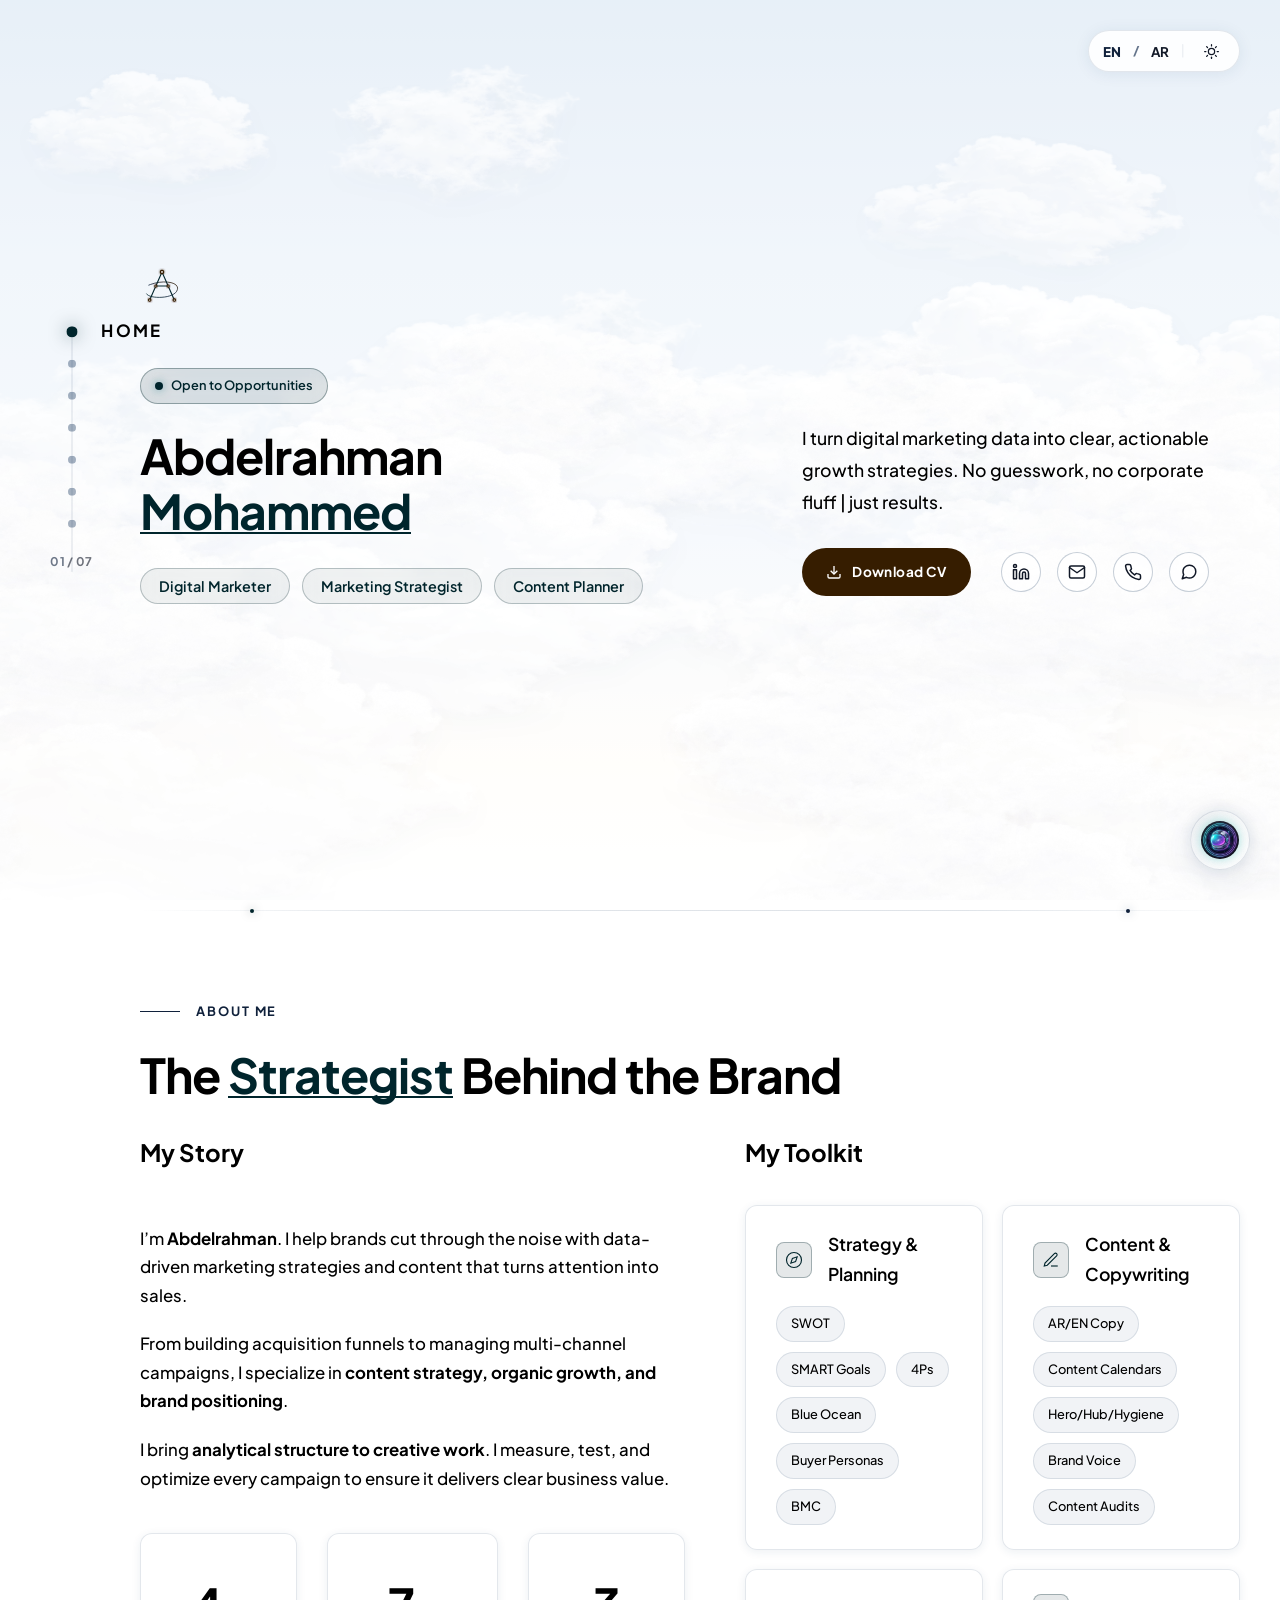
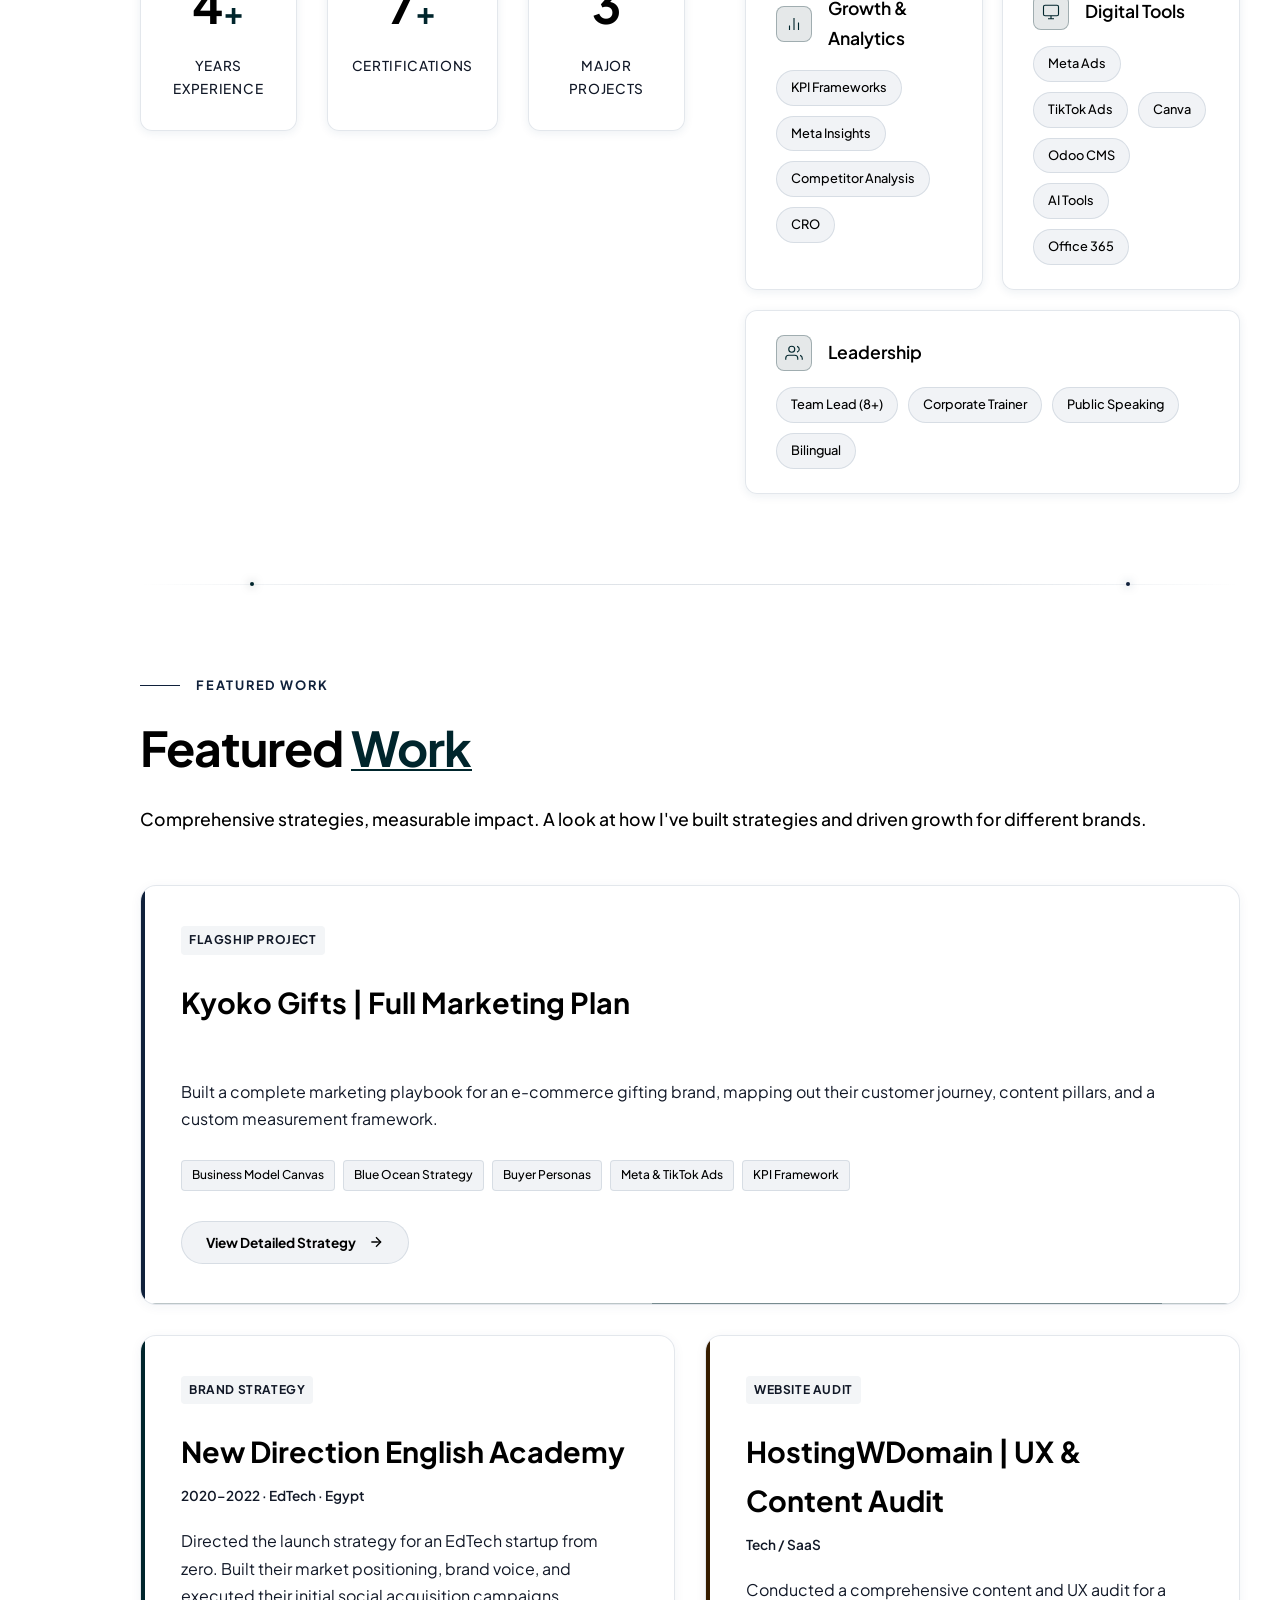
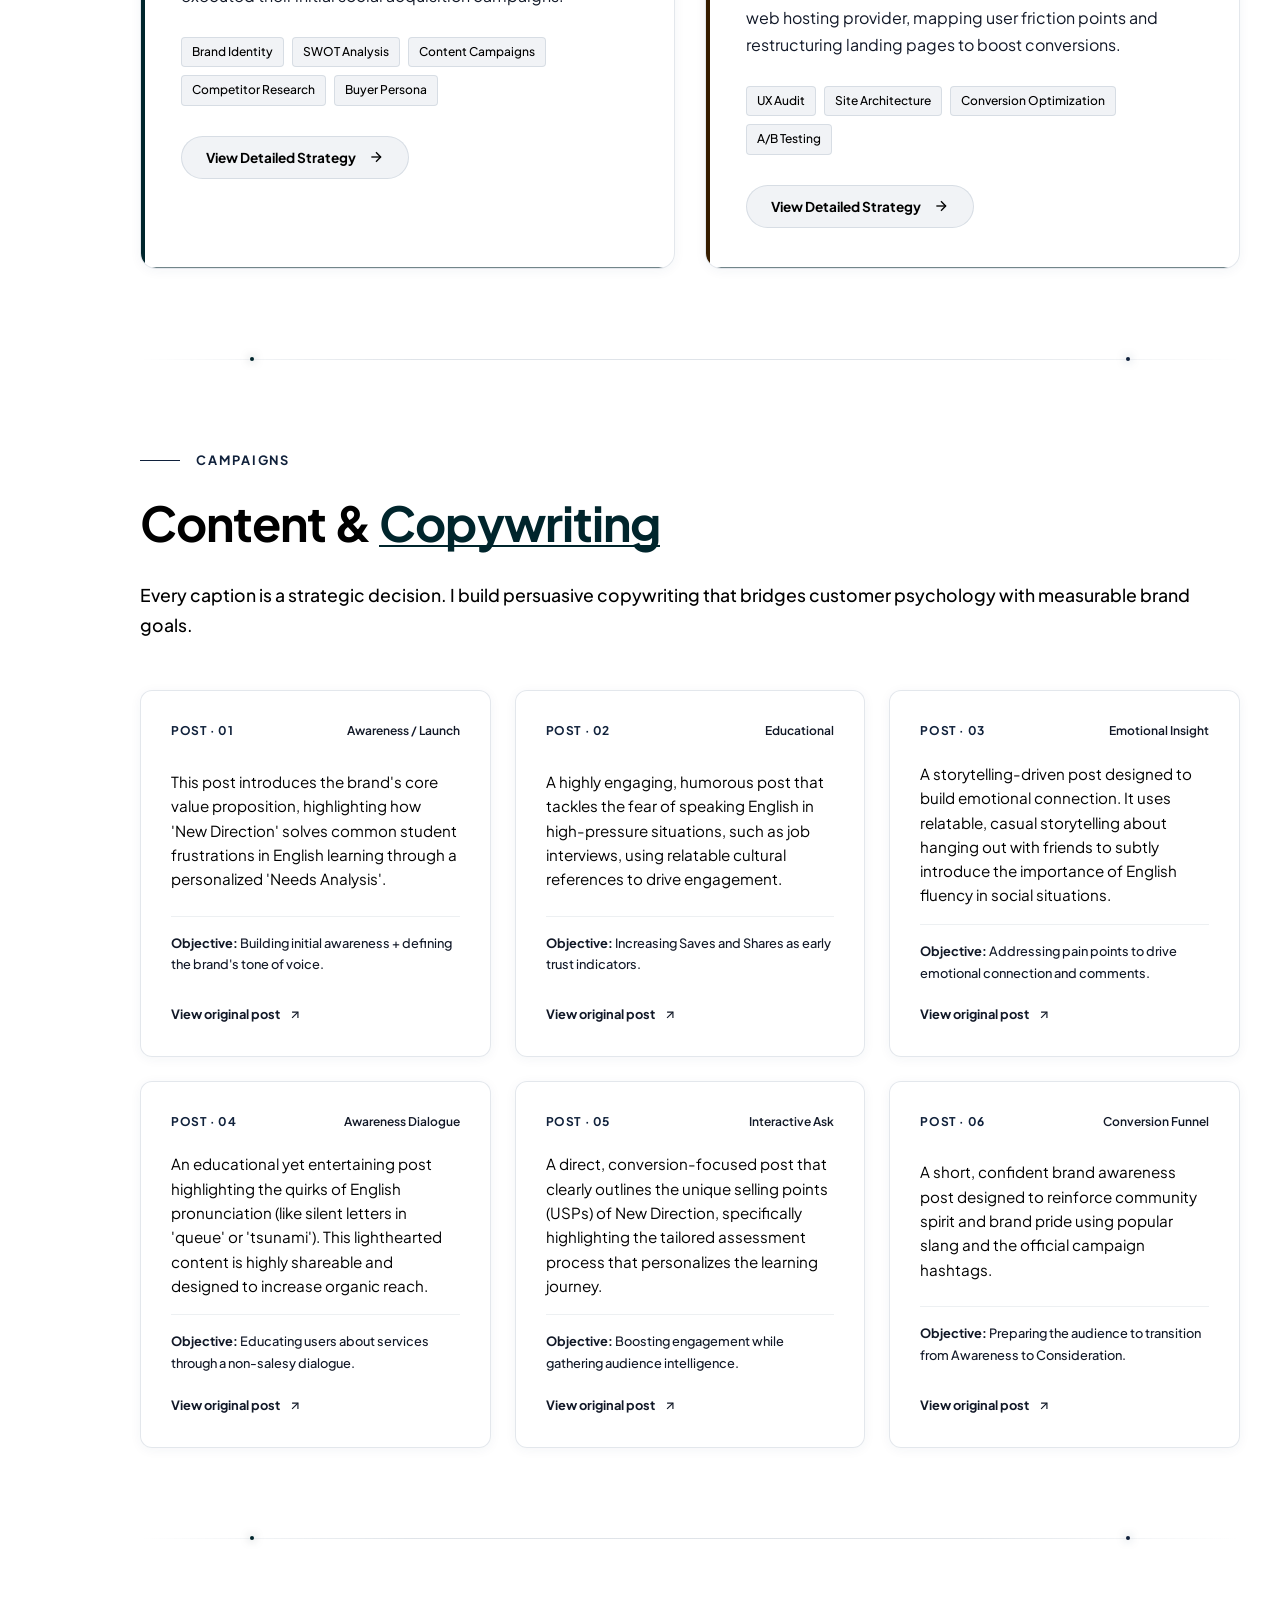
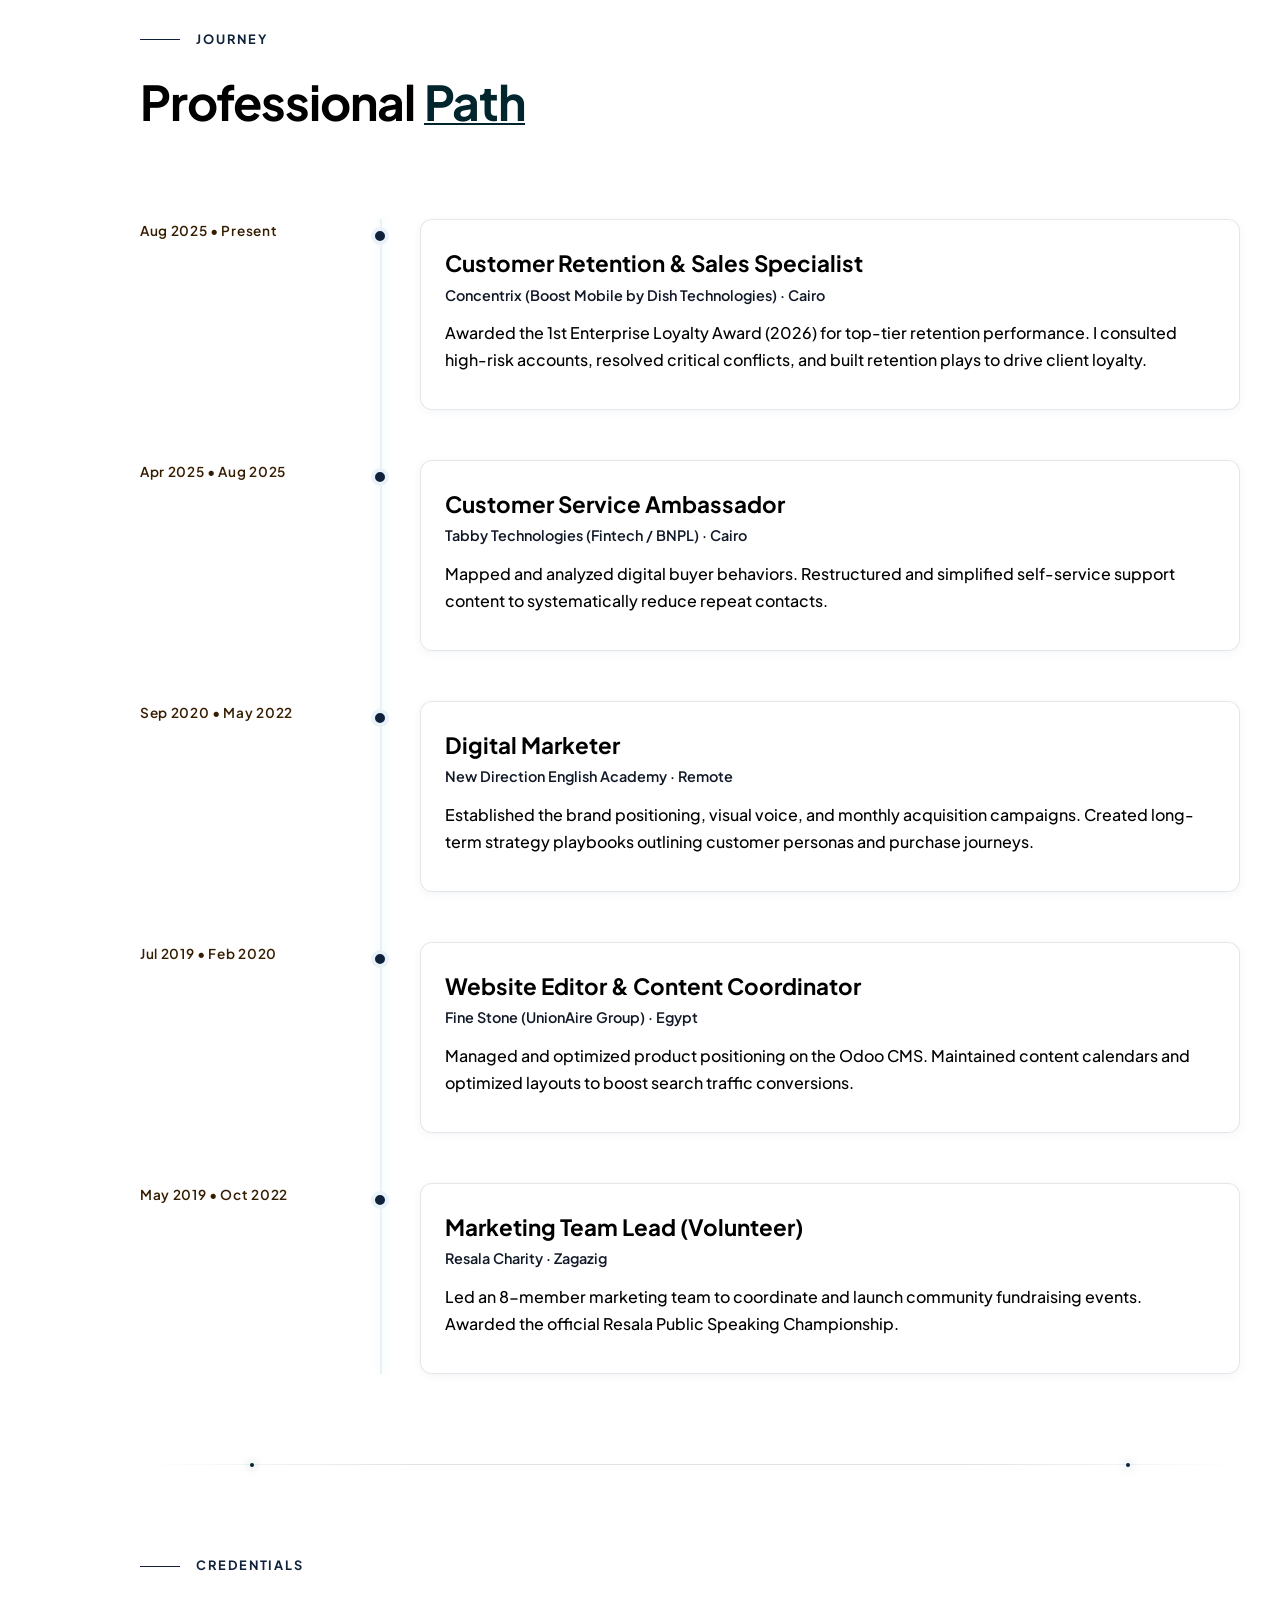
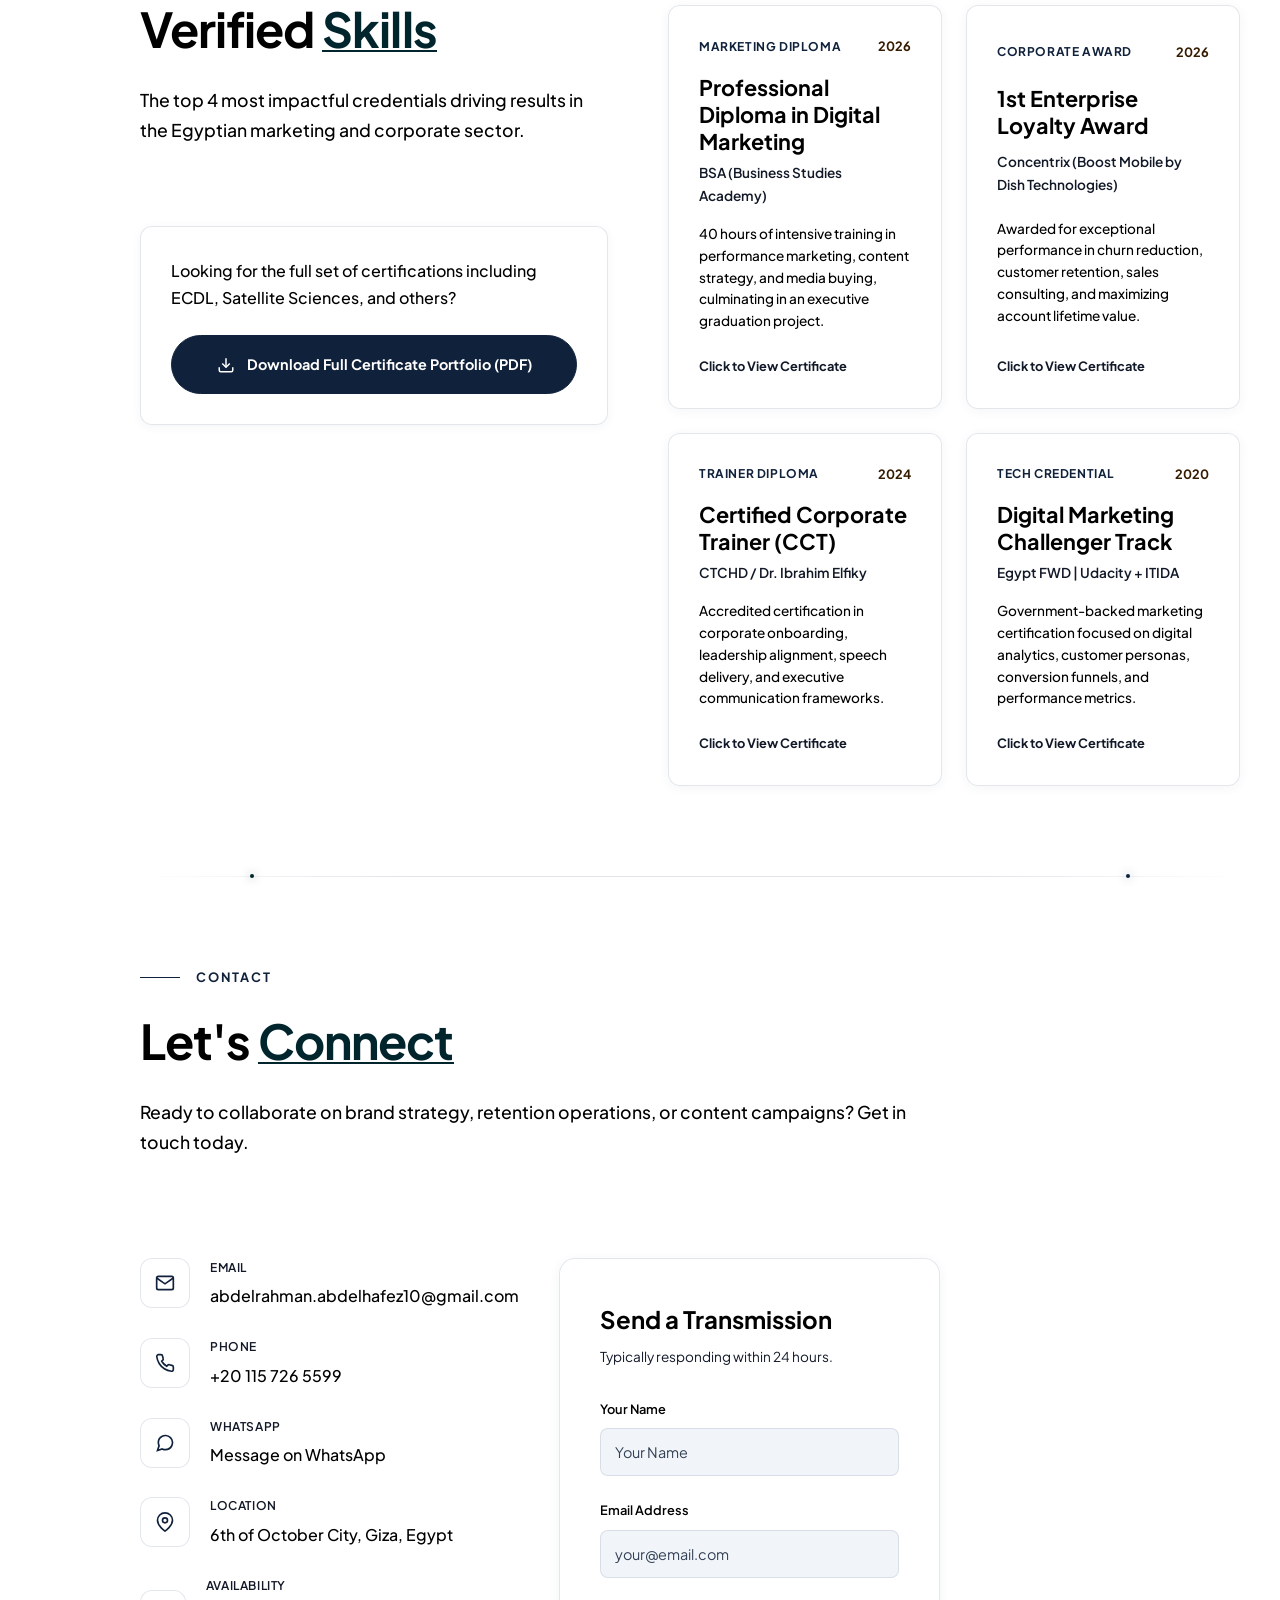
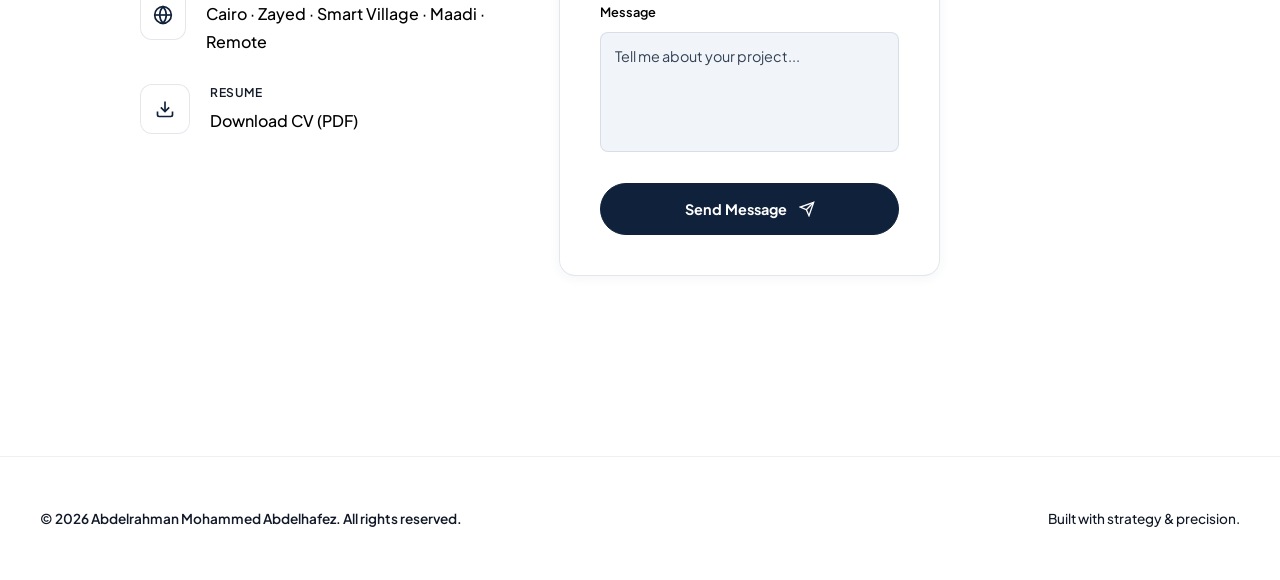
==== commit 4c663c41: "Refactor: Added premium astronaut avatar, rocket scroll icon, slowed down star background for celest" ====
--- a/cv plan/index.html
+++ b/cv plan/index.html
@@ -1518,44 +1518,32 @@
     </div>
   </div>
 
-  <!-- Scroll to Top Button -->
+    <!-- Scroll to Top Button -->
   <button id="scroll-to-top" class="scroll-to-top-btn magnetic-button" aria-label="Scroll to top">
-    <svg viewBox="0 0 24 24" fill="none" stroke="currentColor" stroke-width="2.5" stroke-linecap="round" stroke-linejoin="round">
-      <line x1="12" y1="19" x2="12" y2="5"></line>
-      <polyline points="5 12 12 5 19 12"></polyline>
+    <svg viewBox="0 0 24 24" fill="none" stroke="currentColor" stroke-width="1.8" stroke-linecap="round" stroke-linejoin="round" class="rocket-icon">
+      <path d="M4.5 16.5c-1.5 1.5-2.5 3.5-2.5 5.5C4 22 6 21 7.5 19.5" />
+      <path d="M12 2C8 6 6 12 6 16h6V2z" />
+      <path d="M12 2c4 4 6 10 6 14h-6V2z" />
+      <path d="M18 16c1.5 0 3.5 1 4.5 2.5" />
+      <path d="M6 16c-1.5 0-3.5 1-4.5 2.5" />
+      <path d="M9 19c0 1.5 1 2.5 3 4 2-1.5 3-2.5 3-4H9z" fill="var(--color-cyan)" stroke="var(--color-cyan)" fill-opacity="0.4" />
     </svg>
   </button>
 
   <!-- Cosmic AI Chatbot Assistant -->
   <div id="astro-chat-widget" class="chat-widget-container" aria-label="AI Assistant Chat">
     <!-- Pulsing Chat Trigger Button -->
-        <button id="chat-trigger-btn" class="chat-trigger-btn magnetic-button" aria-label="Open AI Chatbot">
+                <button id="chat-trigger-btn" class="chat-trigger-btn magnetic-button" aria-label="Open AI Chatbot">
       <div class="bot-orb-pulse"></div>
-      <svg class="chat-icon-svg" viewBox="0 0 24 24" fill="none" stroke="currentColor" stroke-width="1.8" stroke-linecap="round" stroke-linejoin="round">
-        <rect x="7" y="9" width="10" height="9" rx="2" />
-        <path d="M9 12h6" />
-        <circle cx="10" cy="11.5" r="0.8" fill="currentColor" />
-        <circle cx="14" cy="11.5" r="0.8" fill="currentColor" />
-        <path d="M12 6v3M10 6h4" />
-        <circle cx="12" cy="12" r="10.5" stroke="var(--color-cyan)" stroke-opacity="0.3" stroke-width="1" />
-      </svg>
-      <svg class="close-icon-svg hidden" viewBox="0 0 24 24" fill="none" stroke="currentColor" stroke-width="2">
-        <line x1="18" y1="6" x2="6" y2="18"/><line x1="6" y1="6" x2="18" y2="18"/>
-      </svg>
+      <img src="astro_bot_avatar.png" alt="Astro-Bot Icon" class="chat-icon-img">
     </button>
 
     <!-- Chat Window Panel -->
     <div id="chat-window-panel" class="chat-window-panel hidden" role="dialog" aria-modal="true">
-            <div class="chat-header">
+                        <div class="chat-header">
         <div class="chat-header-info">
           <div class="chat-avatar-orb">
-            <svg class="bot-avatar-svg" viewBox="0 0 24 24" fill="none" stroke="currentColor" stroke-width="1.8" stroke-linecap="round" stroke-linejoin="round">
-              <rect x="7" y="9" width="10" height="9" rx="2" />
-              <path d="M9 12h6" />
-              <circle cx="10" cy="11.5" r="0.8" fill="currentColor" />
-              <circle cx="14" cy="11.5" r="0.8" fill="currentColor" />
-              <path d="M12 6v3M10 6h4" />
-            </svg>
+            <img src="astro_bot_avatar.png" alt="Astro-Bot" class="bot-avatar-img">
           </div>
           <div>
             <h4 class="chat-title lang-en">Astro-Bot</h4>
@@ -1564,6 +1552,12 @@
             <span class="chat-subtitle lang-ar">عميل عبد الرحمن الذكي</span>
           </div>
         </div>
+        <button id="chat-close-btn" class="chat-close-btn" aria-label="Close Chat">
+          <svg viewBox="0 0 24 24" fill="none" stroke="currentColor" stroke-width="2" stroke-linecap="round" stroke-linejoin="round">
+            <line x1="18" y1="6" x2="6" y2="18"></line>
+            <line x1="6" y1="6" x2="18" y2="18"></line>
+          </svg>
+        </button>
       </div>
       
       <!-- Messages Area -->
--- a/cv plan/style.css
+++ b/cv plan/style.css
@@ -2565,7 +2565,7 @@
 /* Scroll-to-Top Button */
 .scroll-to-top-btn {
   position: fixed;
-  bottom: 30px;
+  bottom: 105px; /* Stacks above chatbot trigger button */ /* Stacks above chatbot trigger button */
   right: 30px;
   width: 48px;
   height: 48px;
@@ -2617,7 +2617,7 @@
 /* Adjust scroll-to-top button on mobile */
 @media (max-width: 1024px) {
   .scroll-to-top-btn {
-    bottom: 24px;
+    bottom: 90px; /* Stacks above chatbot trigger button */ /* Stacks above chatbot trigger button */
     right: 24px;
     width: 44px;
     height: 44px;
@@ -4094,18 +4094,9 @@
   gap: 12px;
 }
 
-.chat-avatar-orb {
-  width: 36px;
-  height: 36px;
-  border-radius: 50%;
-  background: linear-gradient(135deg, var(--color-cyan), var(--color-violet));
-  box-shadow: 0 0 12px rgba(46, 196, 182, 0.6);
-  position: relative;
-  display: flex;
-  align-items: center;
-  justify-content: center;
-  color: #ffffff;
-}
+
+
+
 
 .chat-avatar-orb svg {
   width: 20px;
@@ -4331,7 +4322,7 @@
 html[data-theme="light"] .chat-trigger-btn {
   background: radial-gradient(circle at 30% 30%, rgba(30, 61, 97, 0.08), rgba(255, 255, 255, 0.9));
   border-color: rgba(30, 61, 97, 0.12);
-  color: var(--text-primary);
+  color: var(--text-dark);
   box-shadow: 0 8px 32px 0 rgba(30, 61, 97, 0.1), 0 0 15px rgba(39, 76, 119, 0.1);
 }
 
@@ -4406,3 +4397,103 @@
     right: auto;
   }
 }
+
+/* CHATBOT TRIGGER HIDDEN AND AVATAR IMAGES */
+.chat-trigger-btn.hidden {
+  opacity: 0 !important;
+  visibility: hidden !important;
+  pointer-events: none !important;
+  transform: scale(0.8) rotate(-10deg) !important;
+}
+
+.chat-icon-img {
+  width: 38px;
+  height: 38px;
+  border-radius: 50%;
+  object-fit: cover;
+  display: block;
+  box-shadow: 0 0 10px rgba(46, 196, 182, 0.4);
+  transition: transform 0.3s ease;
+}
+
+.chat-trigger-btn:hover .chat-icon-img {
+  transform: scale(1.05);
+}
+
+.chat-avatar-orb {
+  width: 36px;
+  height: 36px;
+  border-radius: 50%;
+  position: relative;
+  display: flex;
+  align-items: center;
+  justify-content: center;
+}
+
+.bot-avatar-img {
+  width: 100%;
+  height: 100%;
+  border-radius: 50%;
+  object-fit: cover;
+  display: block;
+  border: 1.5px solid rgba(46, 196, 182, 0.4);
+}
+
+.chat-close-btn {
+  background: none;
+  border: none;
+  color: var(--text-muted);
+  cursor: pointer;
+  padding: 4px;
+  display: flex;
+  align-items: center;
+  justify-content: center;
+  transition: color 0.2s, transform 0.2s;
+  outline: none;
+  margin-left: auto;
+}
+
+.chat-close-btn:hover {
+  color: var(--color-cyan);
+  transform: scale(1.1);
+}
+
+.chat-close-btn svg {
+  width: 18px;
+  height: 18px;
+  display: block;
+}
+
+html[lang="ar"] .chat-close-btn {
+  margin-left: 0;
+  margin-right: auto;
+}
+
+html[data-theme="light"] .chat-close-btn {
+  color: rgba(30, 61, 97, 0.5);
+}
+
+html[data-theme="light"] .chat-close-btn:hover {
+  color: var(--color-cyan);
+}
+
+/* ROCKET SCROLL-TO-TOP BUTTON STYLE */
+.rocket-icon {
+  width: 22px;
+  height: 22px;
+  transition: transform 0.3s cubic-bezier(0.16, 1, 0.3, 1);
+}
+
+.scroll-to-top-btn:hover .rocket-icon {
+  transform: translateY(-5px) scale(1.05);
+  filter: drop-shadow(0 0 5px var(--color-cyan));
+}
+
+/* MOBILE EMAIL ADDR WORD-WRAP FIX */
+@media (max-width: 768px) {
+  .detail-item .val {
+    word-break: break-all !important;
+    overflow-wrap: break-word !important;
+    font-size: 0.85rem !important;
+  }
+}
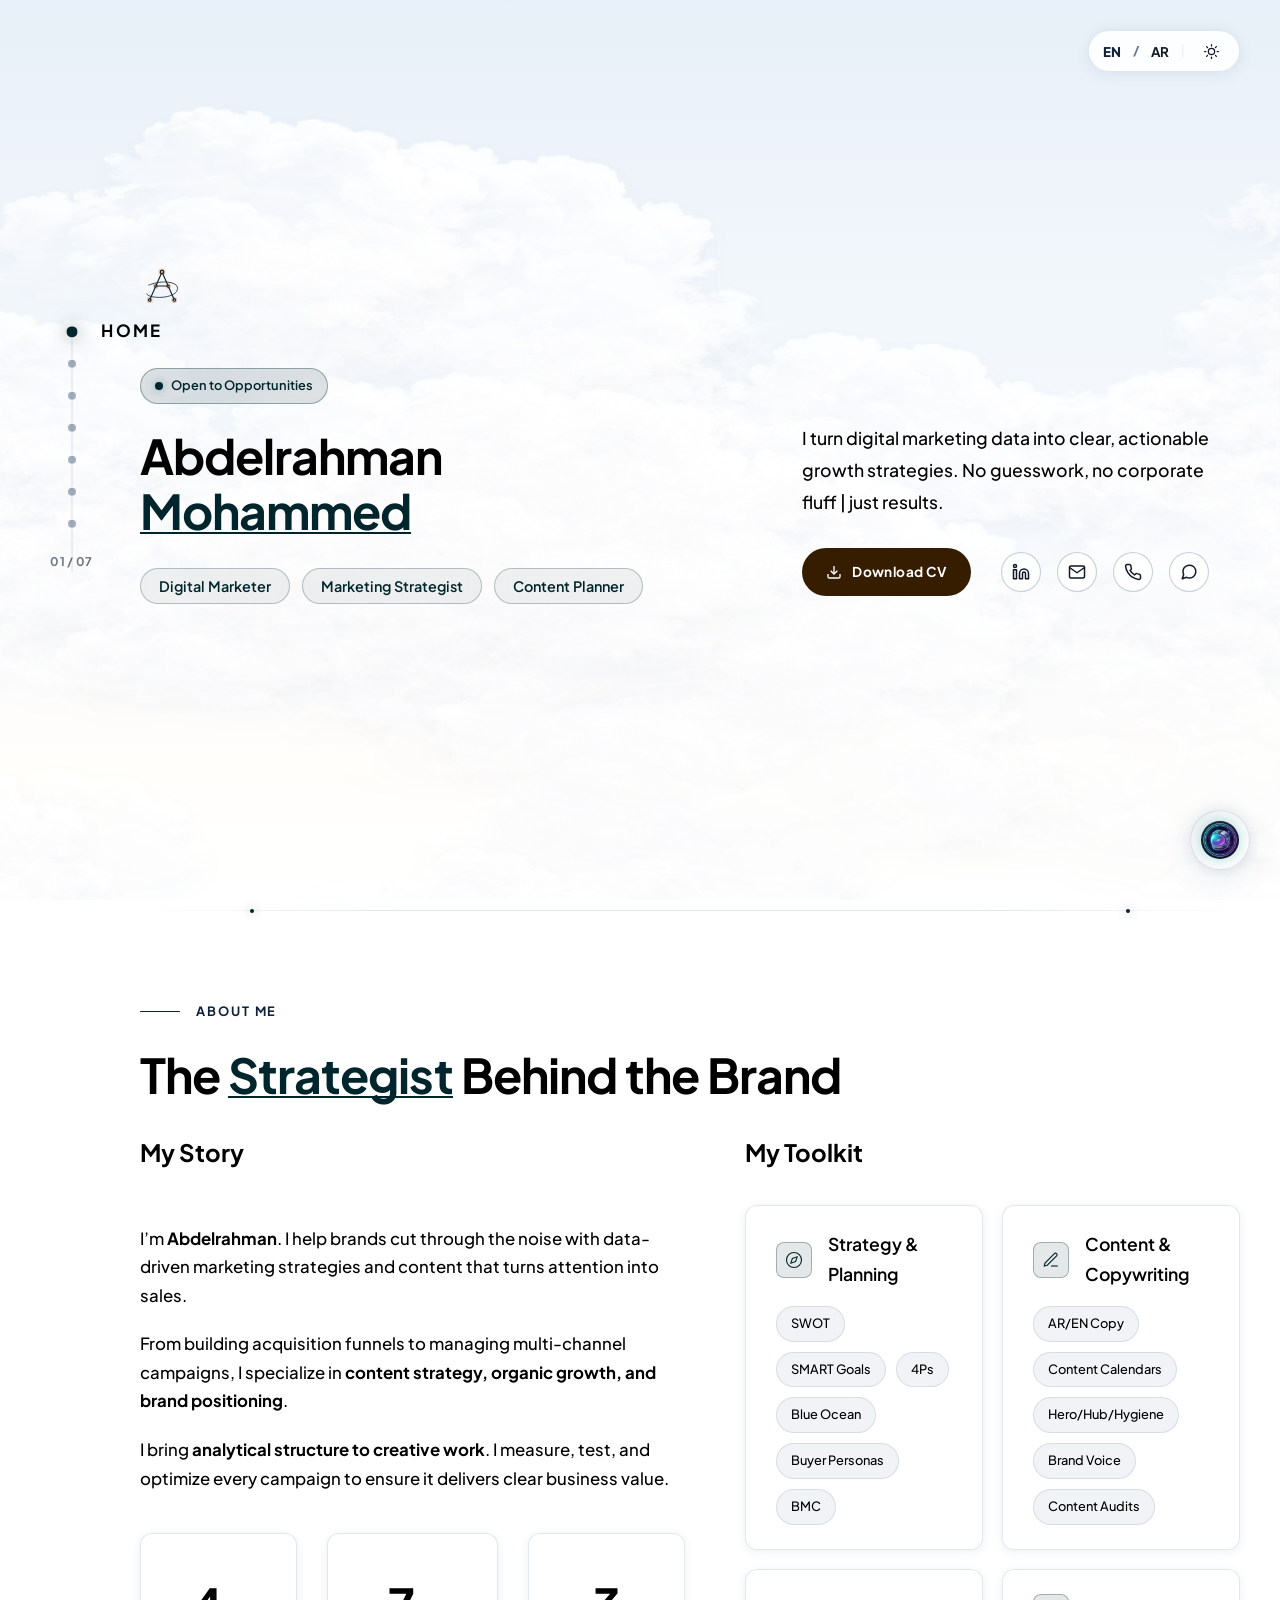
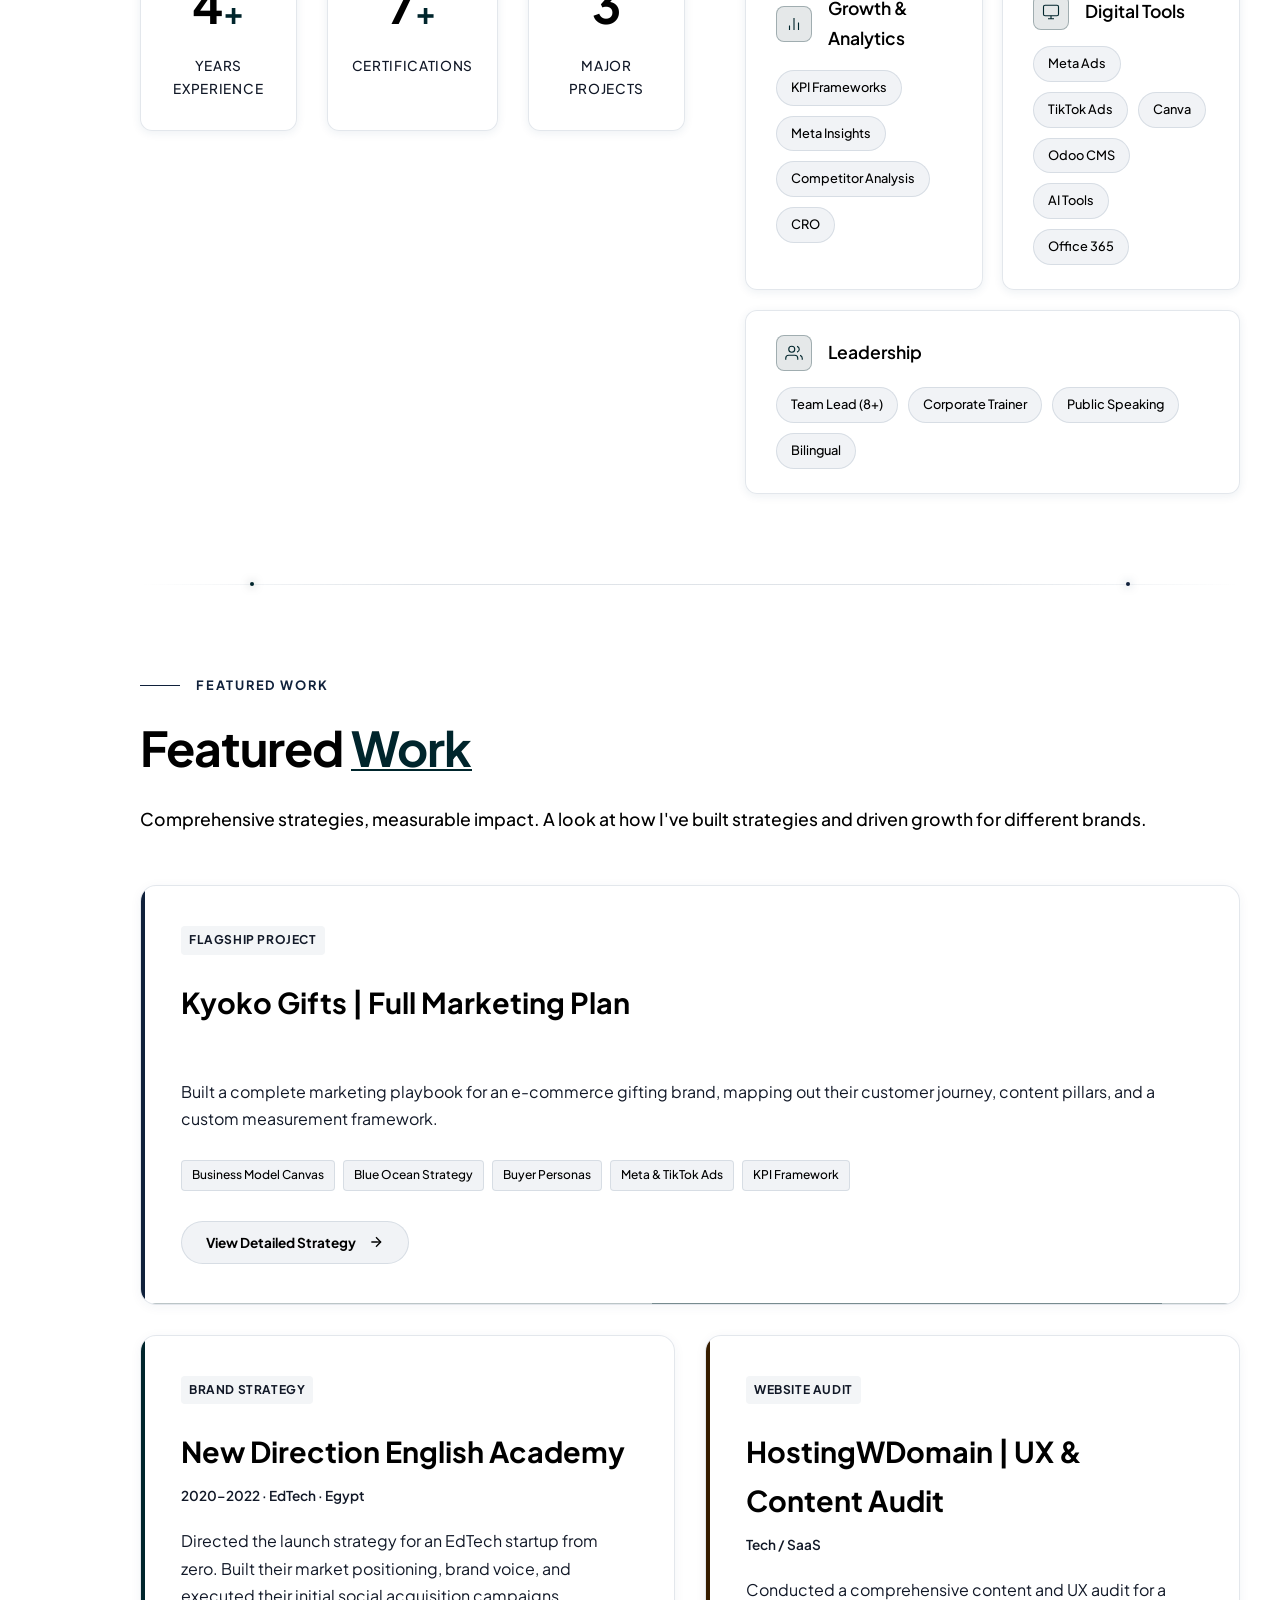
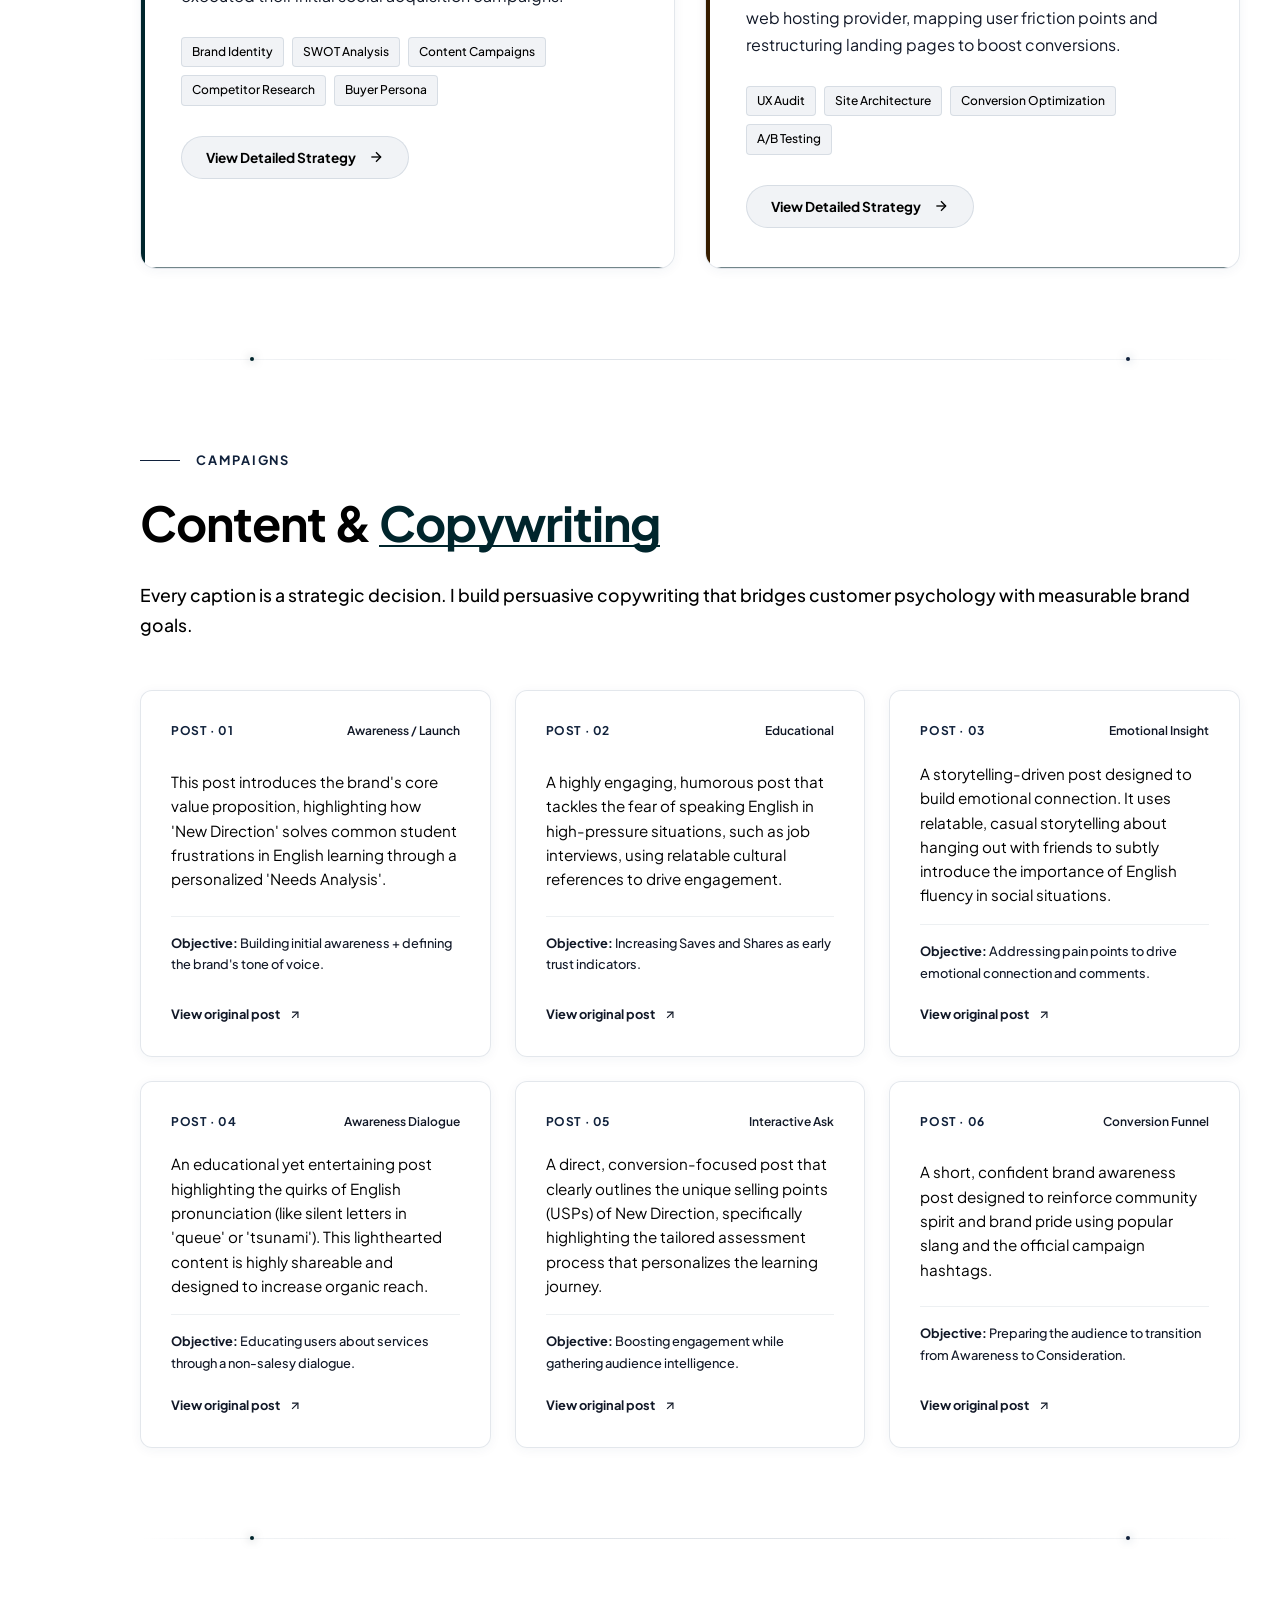
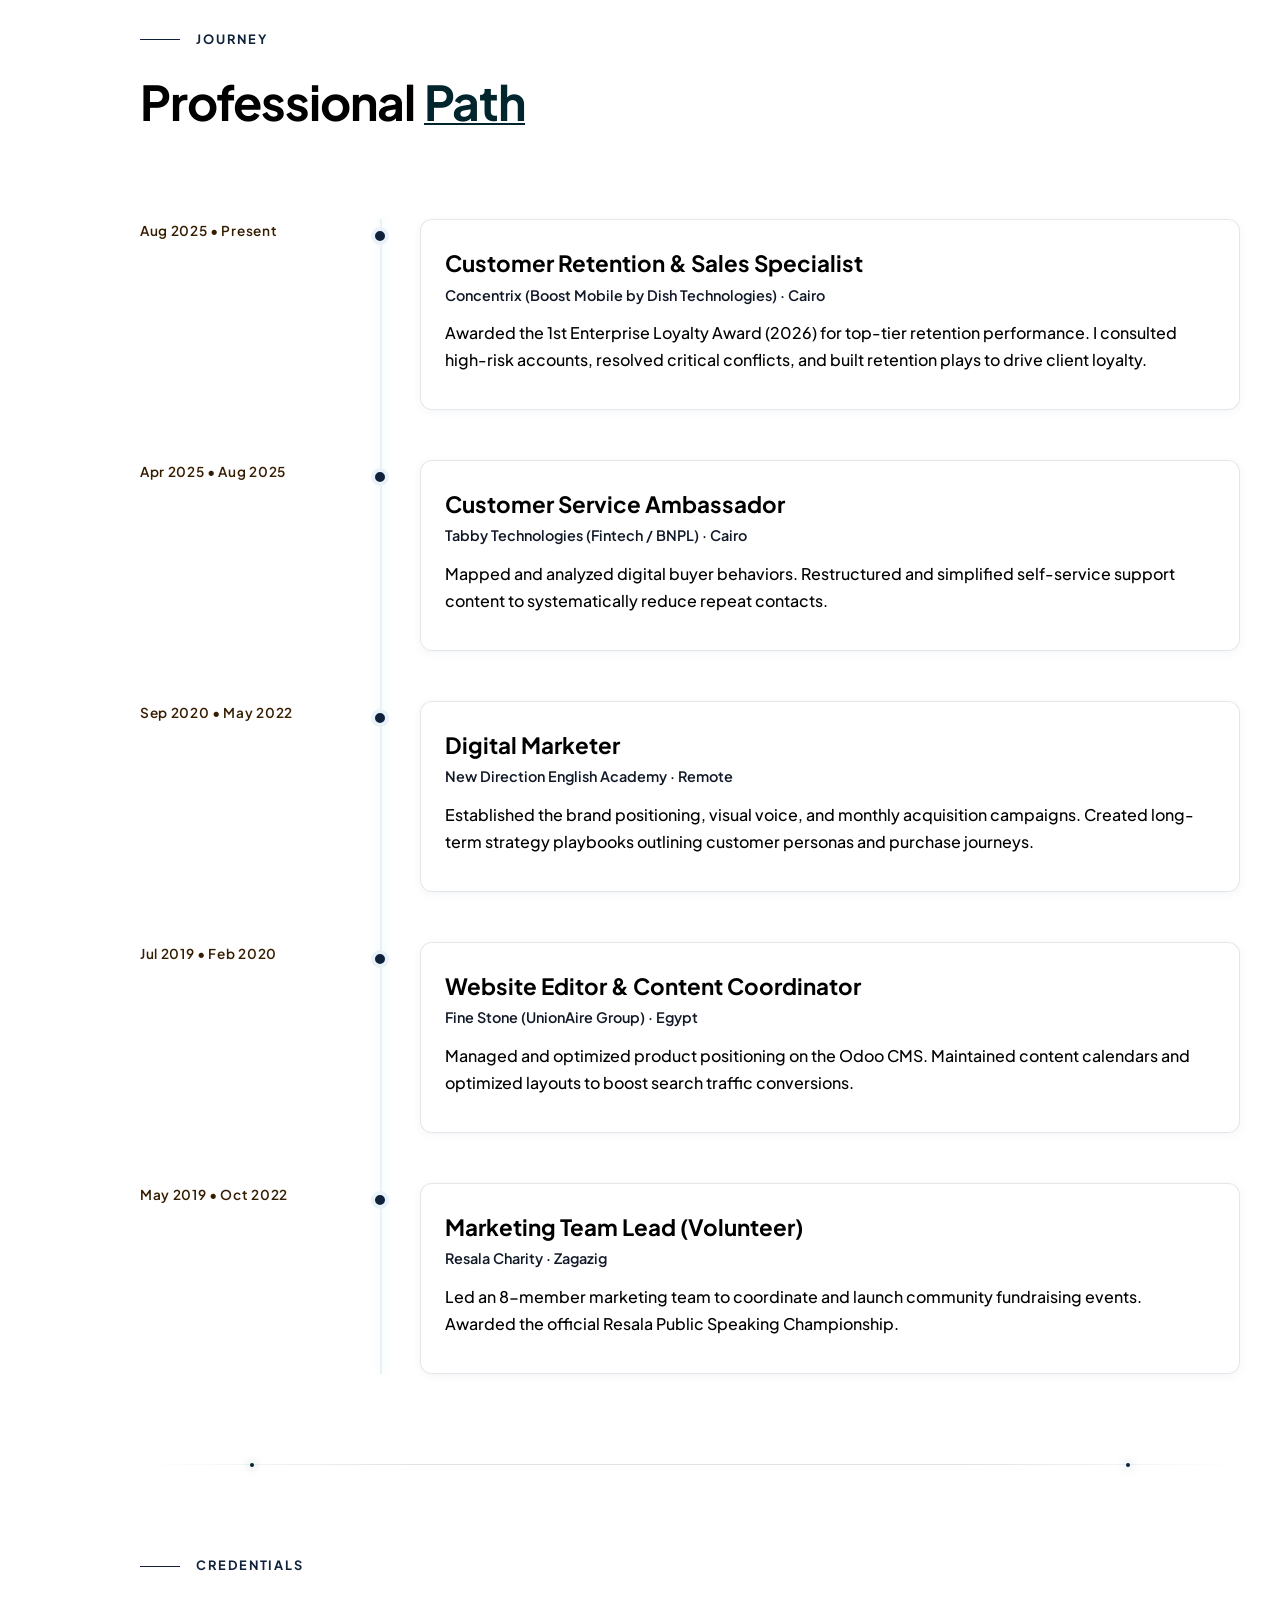
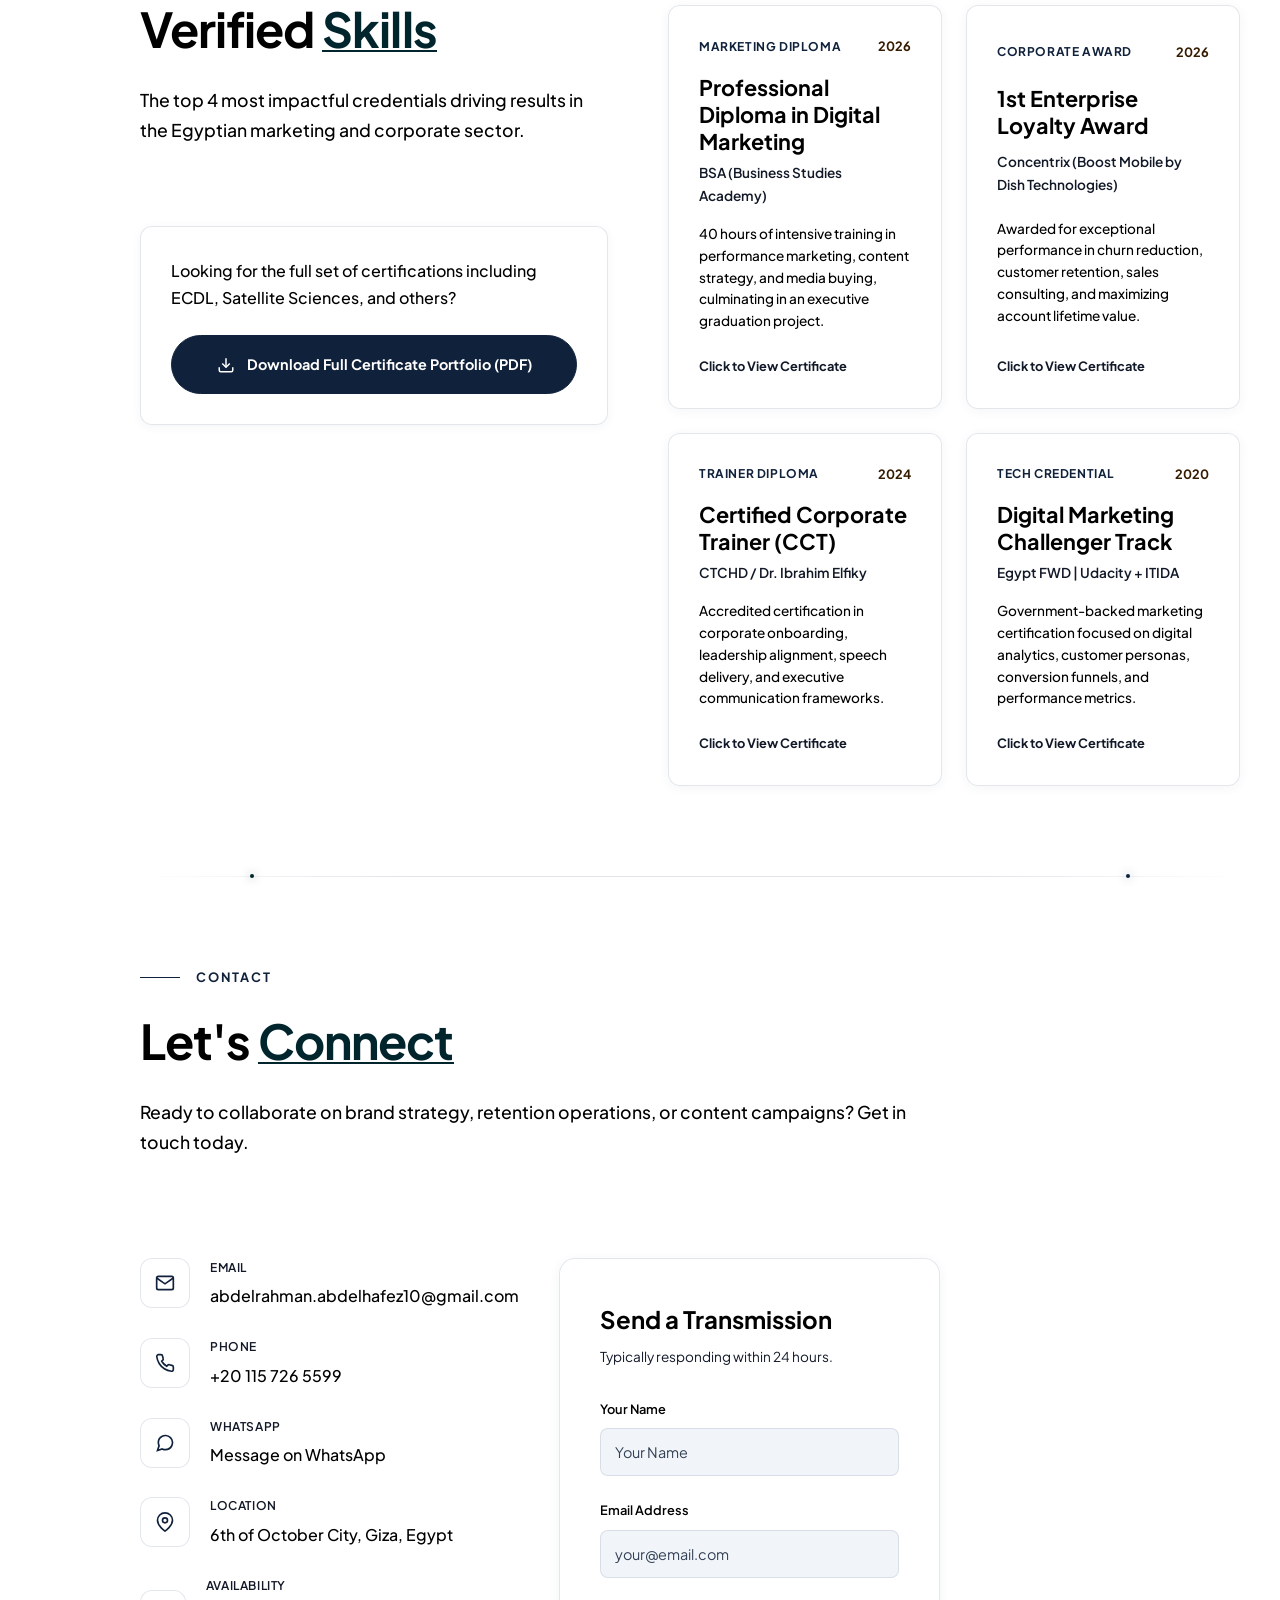
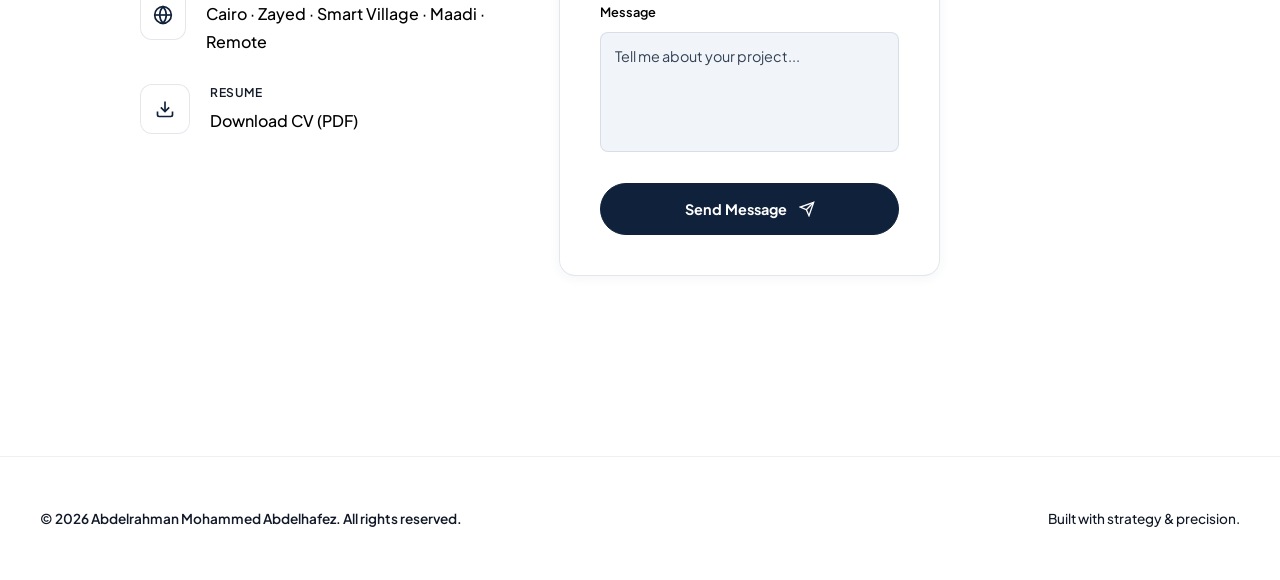
==== commit 14da8e27: "Optimize: Speed up mobile load, resolve caching by incrementing version queries, eliminate horizonta" ====
--- a/cv plan/index.html
+++ b/cv plan/index.html
@@ -7,8 +7,8 @@
   <meta name="description" content="Portfolio of Abdelrahman Mohammed Abdelhafez | Digital Marketer, Marketing Strategist, and Content Planner." />
   <link rel="preconnect" href="https://fonts.googleapis.com">
   <link rel="preconnect" href="https://fonts.gstatic.com" crossorigin>
-  <link href="https://fonts.googleapis.com/css2?family=IBM+Plex+Sans+Arabic:wght@300;400;500;600;700&family=Plus+Jakarta+Sans:wght@300;400;500;600;700;800&family=Inter:wght@300;400;500;600;700&display=swap" rel="stylesheet">
-  <link rel="stylesheet" href="style.css?v=4.1.0" />
+  <link href="https://fonts.googleapis.com/css2?family=IBM+Plex+Sans+Arabic:wght@400;500;600;700&family=Plus+Jakarta+Sans:wght@400;500;600;700;800&display=swap" rel="stylesheet">
+  <link rel="stylesheet" href="style.css?v=4.3.1" />
   <link rel="icon" type="image/svg+xml" href="logo.svg" />
 
   <!-- Open Graph / Facebook / LinkedIn -->
@@ -1526,7 +1526,7 @@
       <path d="M12 2c4 4 6 10 6 14h-6V2z" />
       <path d="M18 16c1.5 0 3.5 1 4.5 2.5" />
       <path d="M6 16c-1.5 0-3.5 1-4.5 2.5" />
-      <path d="M9 19c0 1.5 1 2.5 3 4 2-1.5 3-2.5 3-4H9z" fill="var(--color-cyan)" stroke="var(--color-cyan)" fill-opacity="0.4" />
+      <path class="rocket-fire" d="M9 19c0 1.5 1 2.5 3 4 2-1.5 3-2.5 3-4H9z" fill="var(--color-cyan)" stroke="var(--color-cyan)" fill-opacity="0.4" />
     </svg>
   </button>
 
@@ -1583,6 +1583,6 @@
   <script src="https://cdnjs.cloudflare.com/ajax/libs/gsap/3.12.5/ScrollTrigger.min.js" defer></script>
   <script src="https://cdn.jsdelivr.net/gh/studio-freight/lenis@1/bundled/lenis.min.js" defer></script>
 
-  <script src="script.js?v=4.2.0" defer></script>
+  <script src="script.js?v=4.3.1" defer></script>
 </body>
 </html>
--- a/cv plan/style.css
+++ b/cv plan/style.css
@@ -39,6 +39,8 @@
 
 html {
   scroll-behavior: auto !important; /* Required for Lenis smooth scroll compatibility */
+  overflow-x: hidden;
+  width: 100%;
   scrollbar-width: thin;
   scrollbar-color: var(--color-cyan) var(--bg-primary);
 }
@@ -130,8 +132,8 @@
   position: fixed;
   top: 0;
   left: 0;
-  width: 100vw;
-  height: 100vh;
+  width: 100%;
+  height: 100%;
   z-index: -2;
   pointer-events: none;
   opacity: 0.35; /* Fainter starfield */
@@ -2044,8 +2046,8 @@
   position: fixed;
   top: 0;
   left: 0;
-  width: 100vw;
-  height: 100vh;
+  width: 100%;
+  height: 100%;
   z-index: -1; /* Above mesh (z-index -2) but behind page content (z-index 1) */
   pointer-events: none;
   overflow: hidden;
@@ -2079,8 +2081,8 @@
   position: fixed;
   top: 0;
   left: 0;
-  width: 100vw;
-  height: 100vh;
+  width: 100%;
+  height: 100%;
   z-index: 100000;
   display: flex;
   justify-content: center;
@@ -2169,8 +2171,8 @@
   position: fixed;
   top: 0;
   right: 0;
-  width: 100vw;
-  height: 100vh;
+  width: 100%;
+  height: 100%;
   z-index: 99999;
   display: flex;
   justify-content: flex-end;
@@ -3252,8 +3254,8 @@
   position: fixed;
   top: 0;
   left: 0;
-  width: 100vw;
-  height: 100vh;
+  width: 100%;
+  height: 100%;
   background: #000000;
   pointer-events: none;
   z-index: -2;
@@ -4496,4 +4498,15 @@
     overflow-wrap: break-word !important;
     font-size: 0.85rem !important;
   }
+}
+
+@keyframes rocketFlame {
+  0% { transform: scaleY(1); opacity: 0.8; }
+  50% { transform: scaleY(1.35); opacity: 1; }
+  100% { transform: scaleY(1); opacity: 0.8; }
+}
+
+.scroll-to-top-btn:hover .rocket-fire {
+  animation: rocketFlame 0.12s infinite alternate ease-in-out;
+  transform-origin: top center;
 }
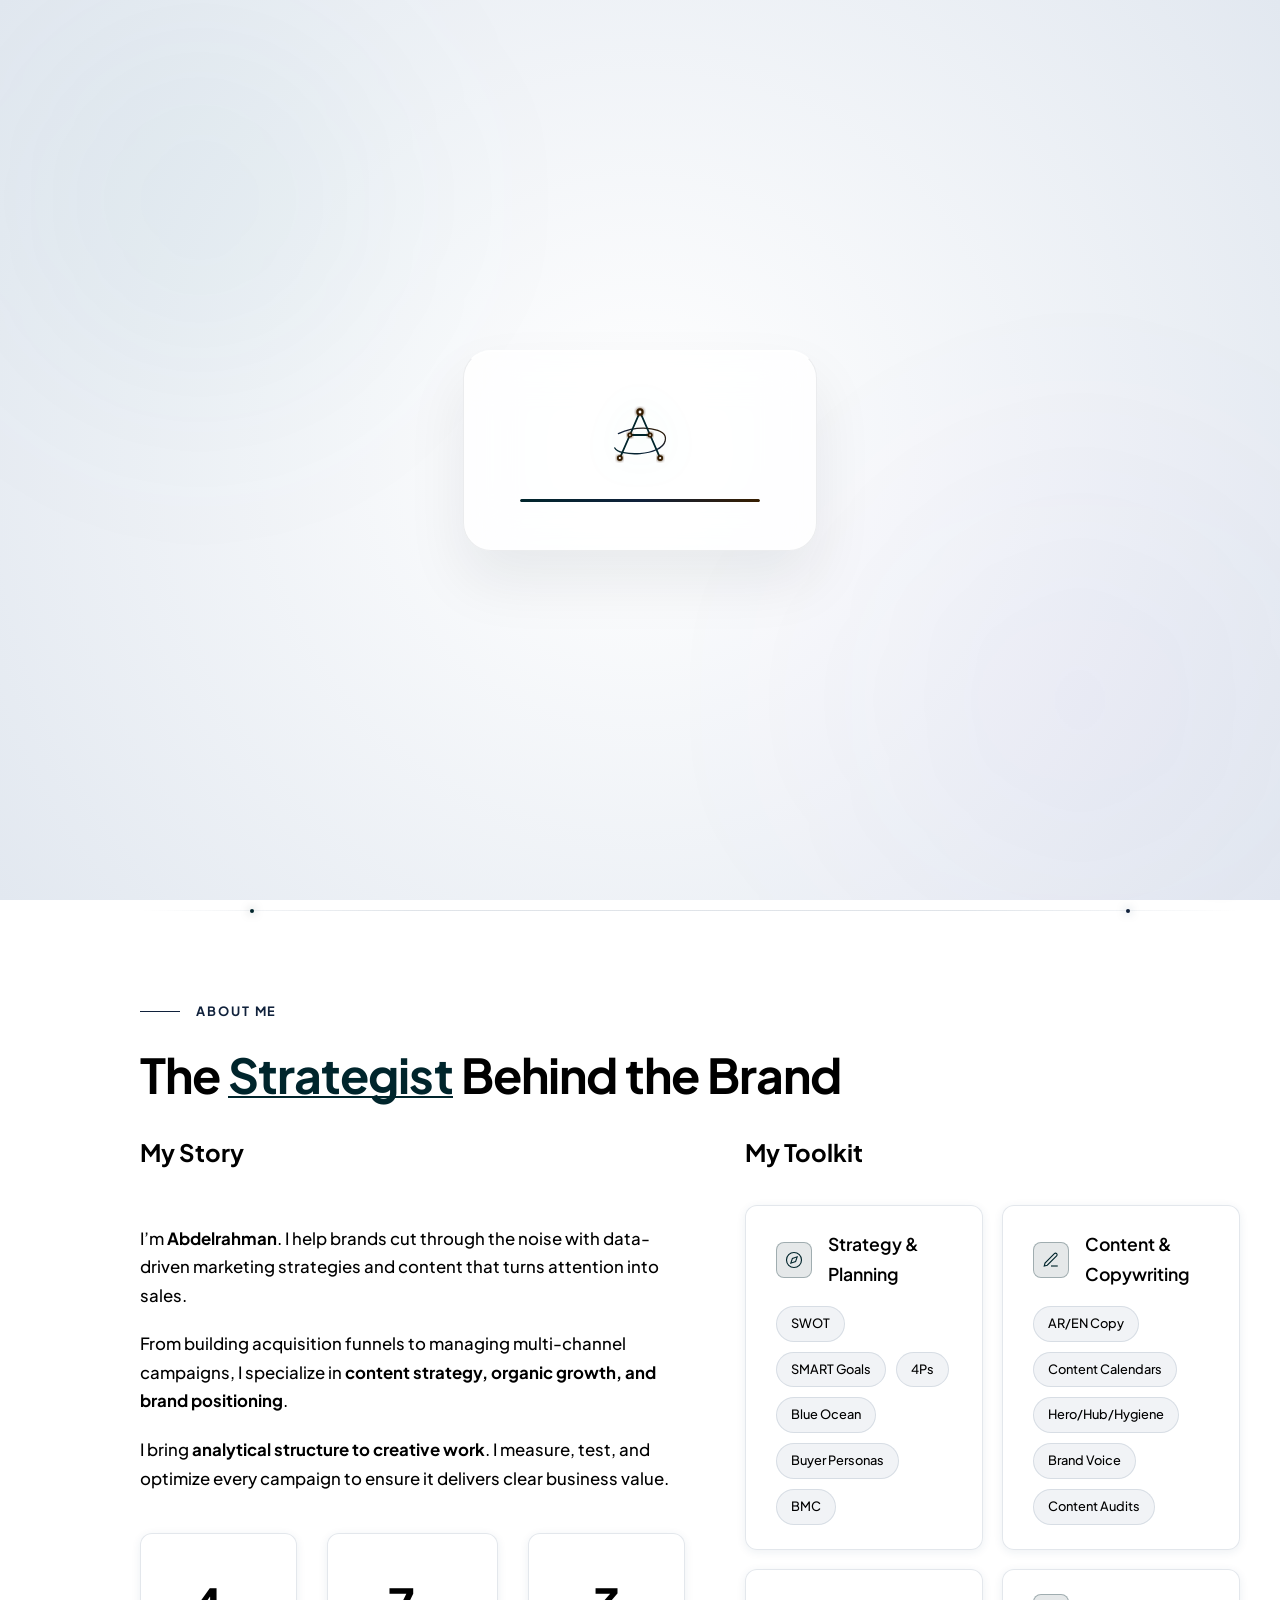
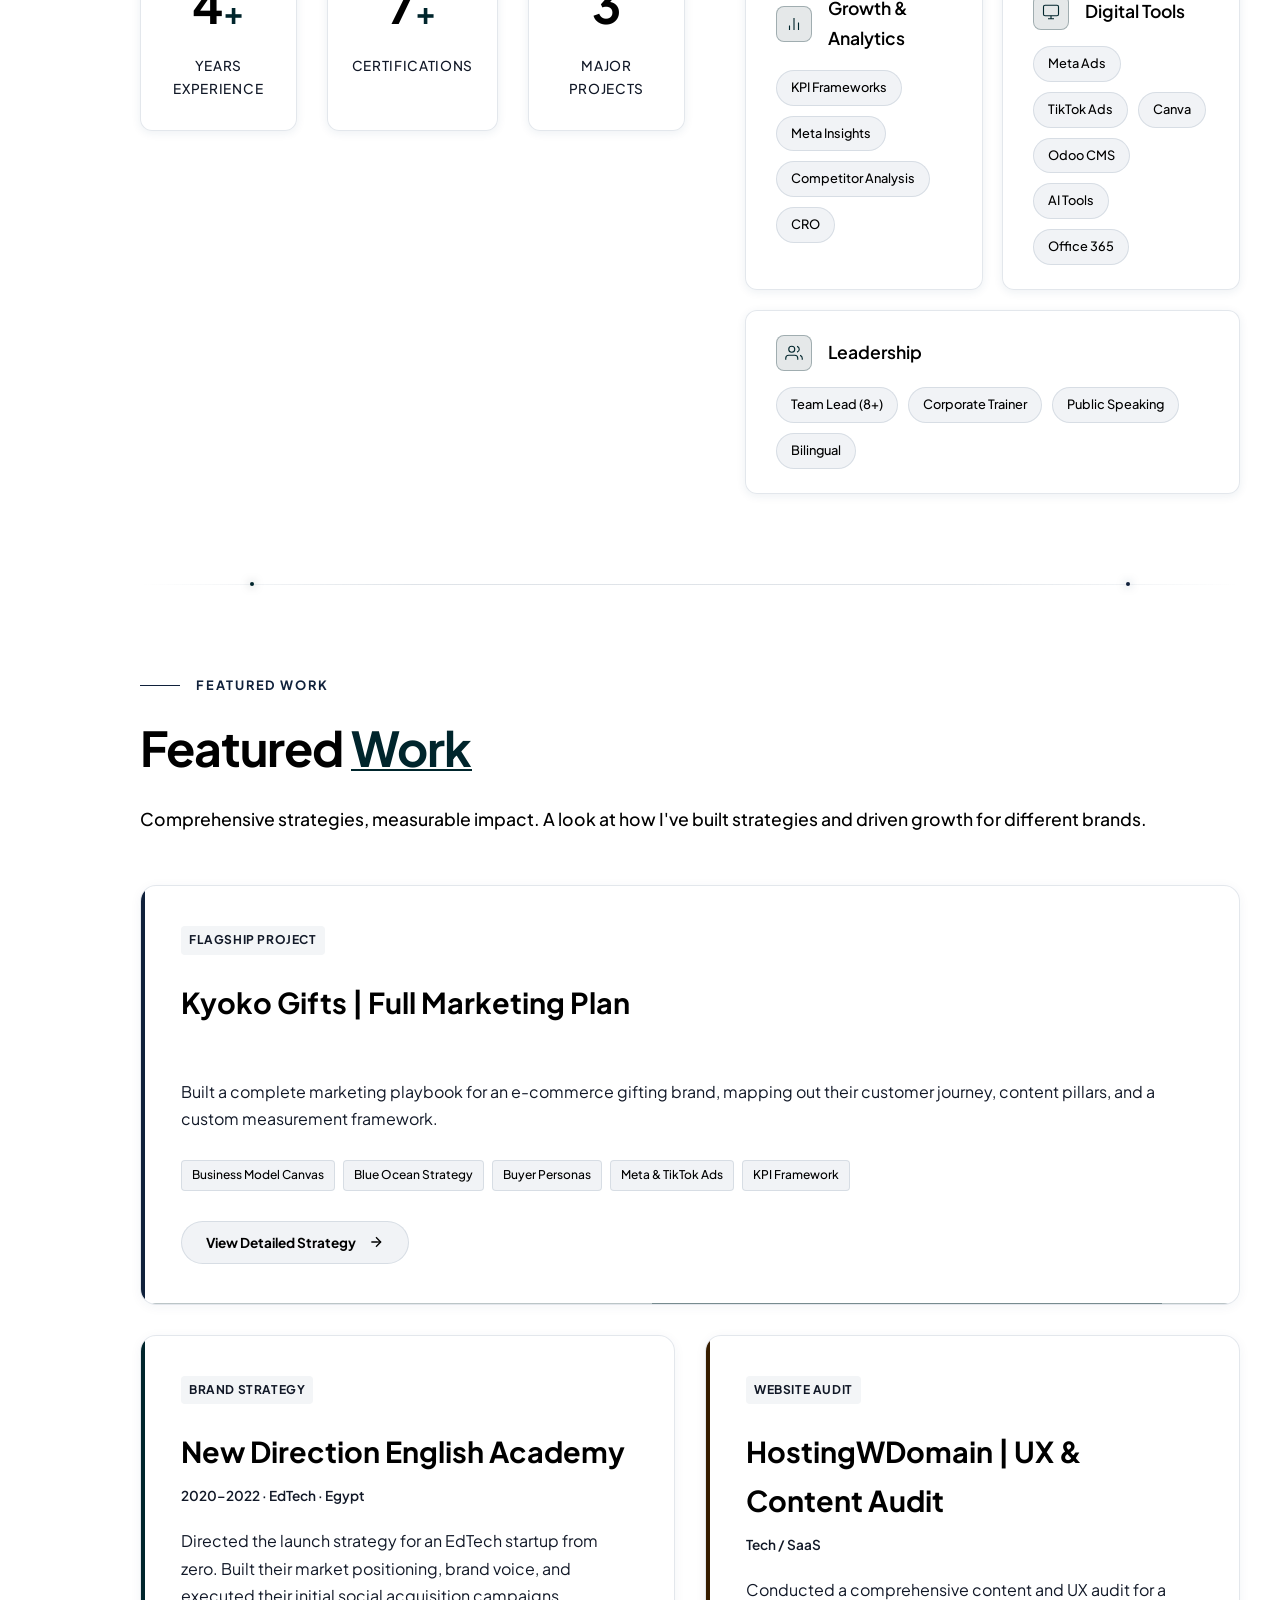
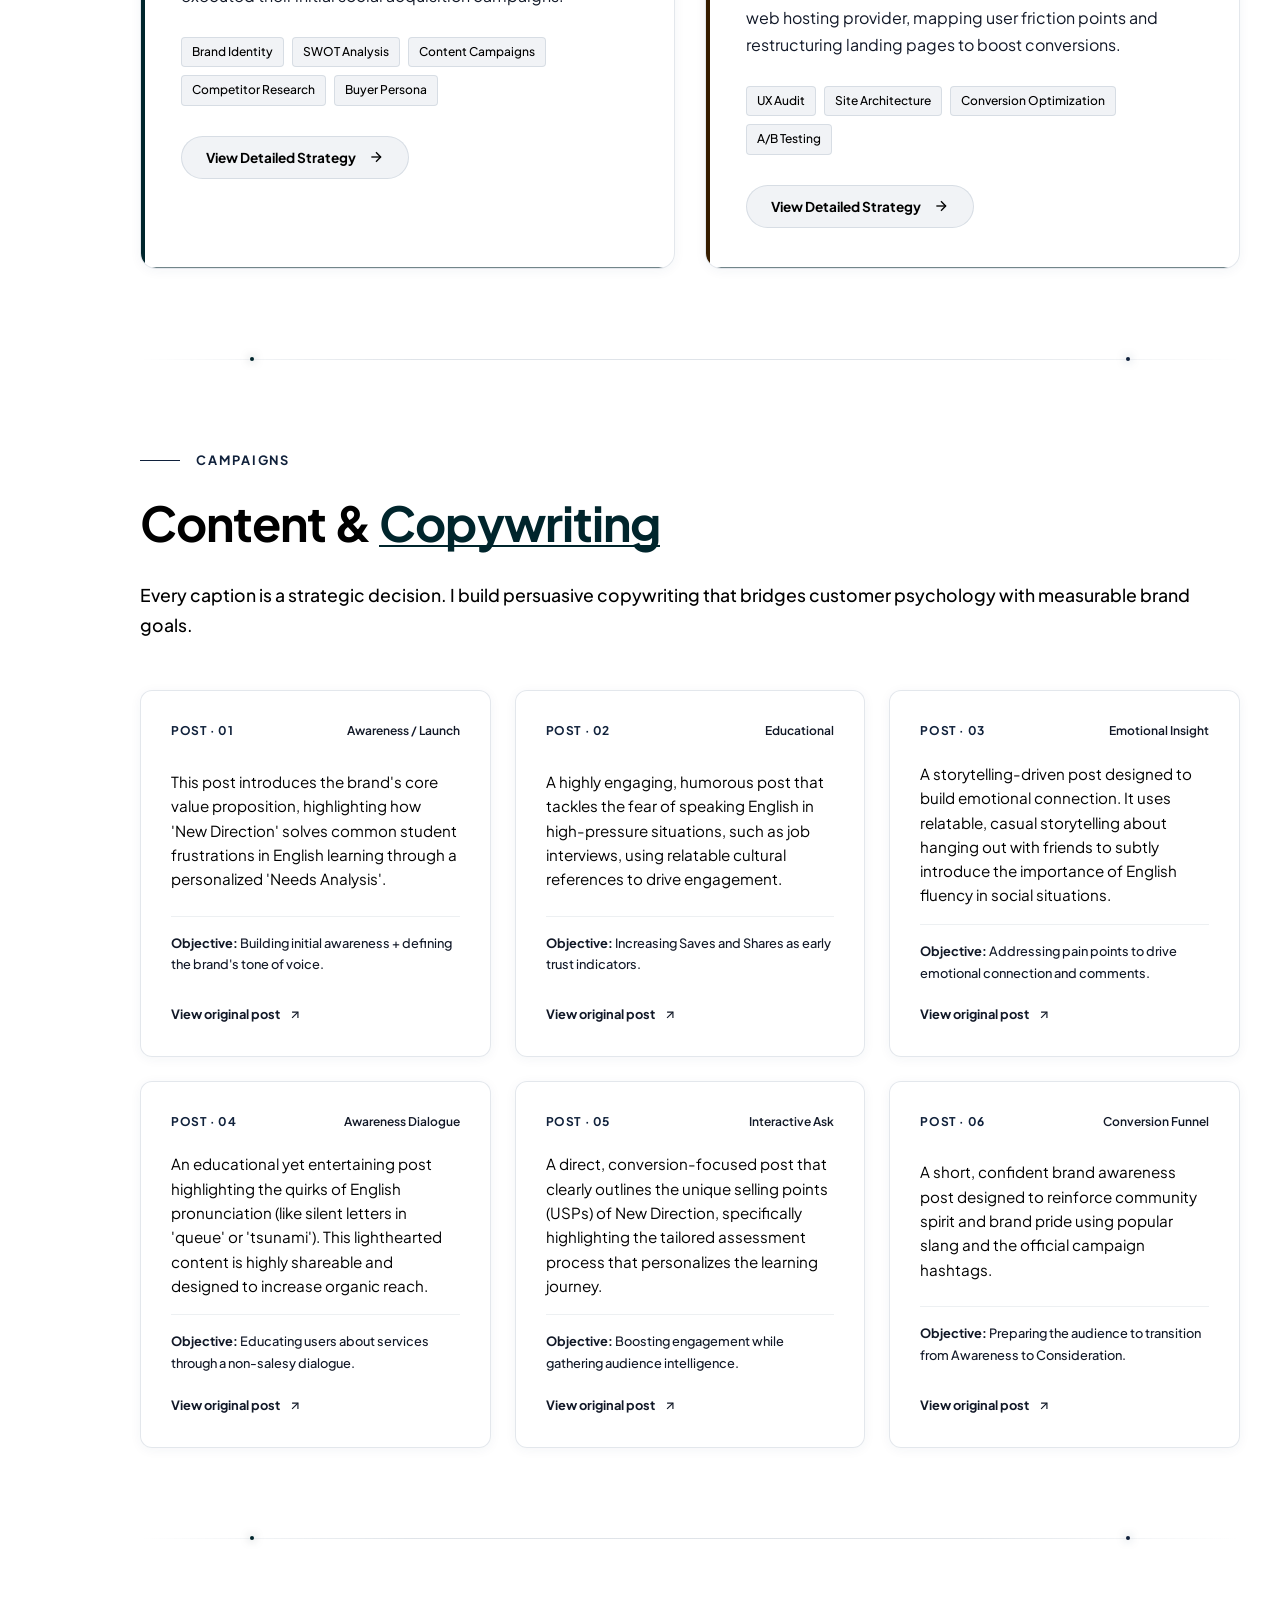
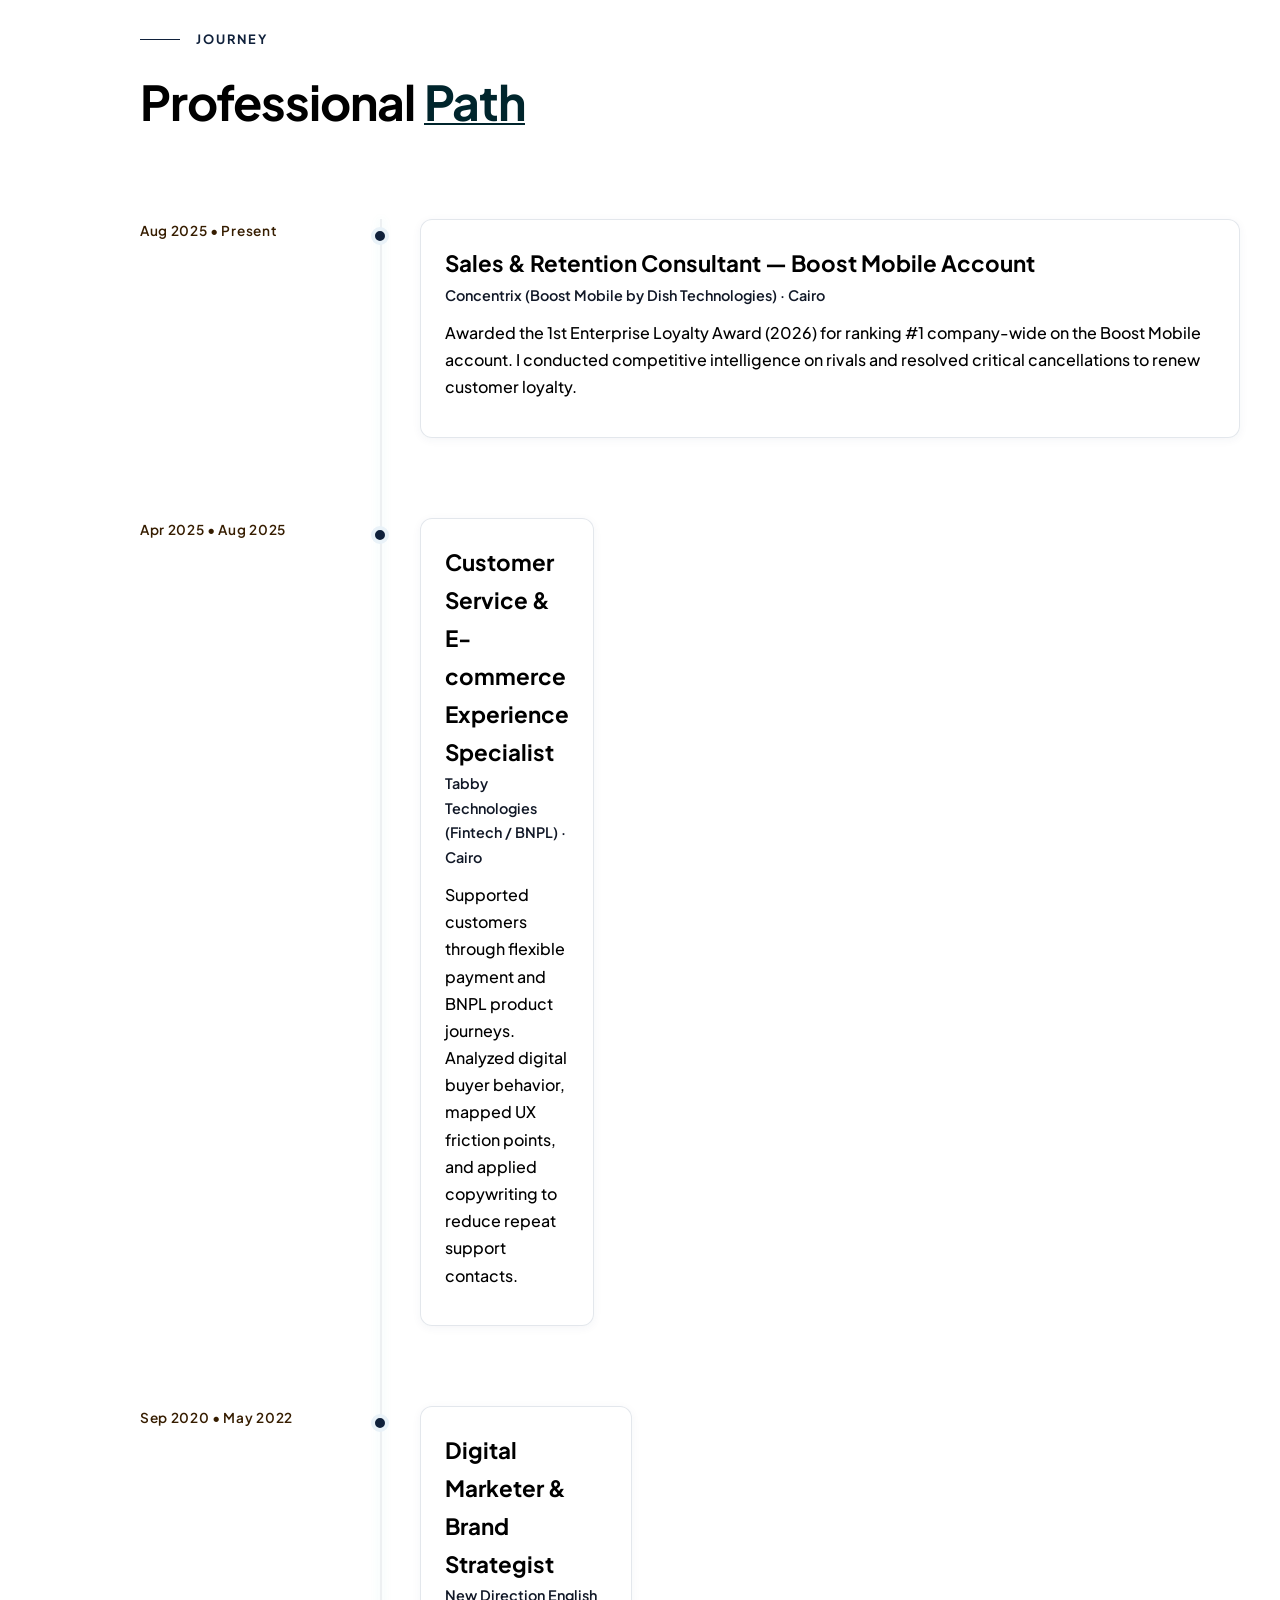
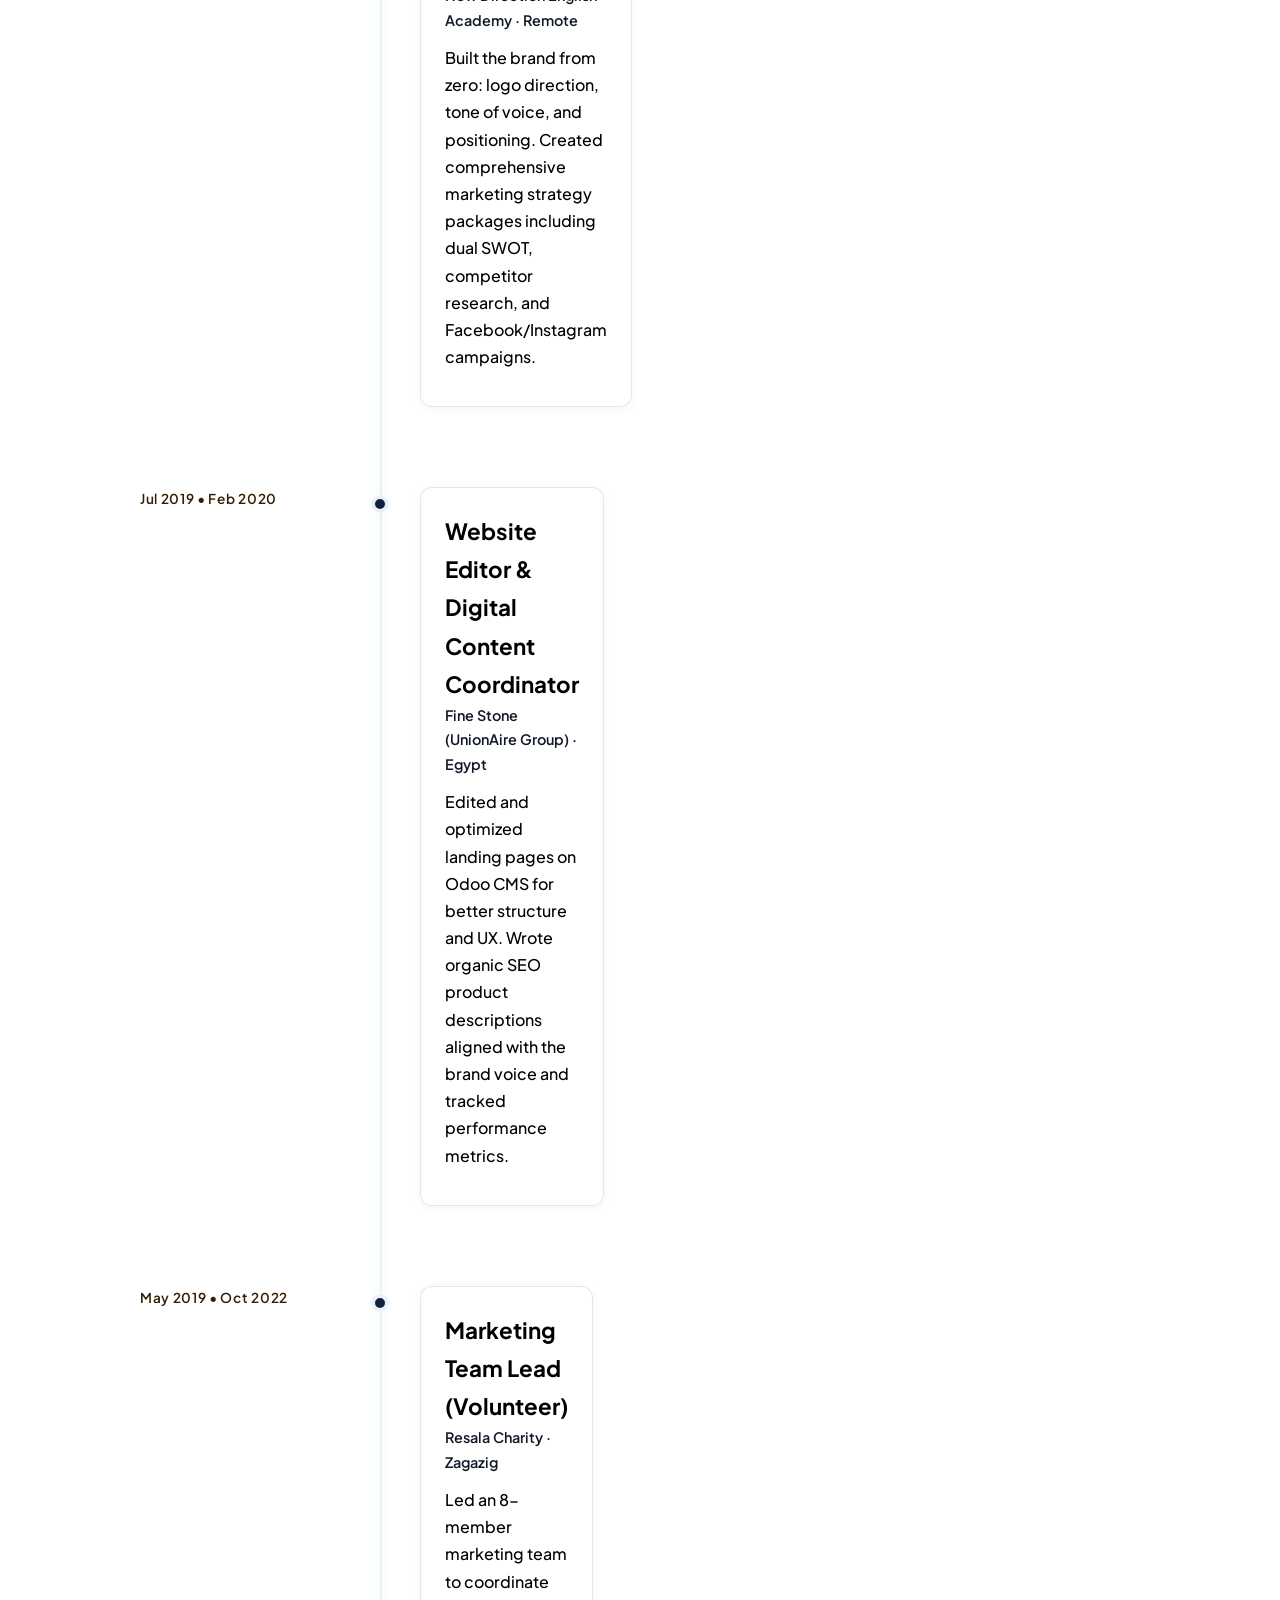
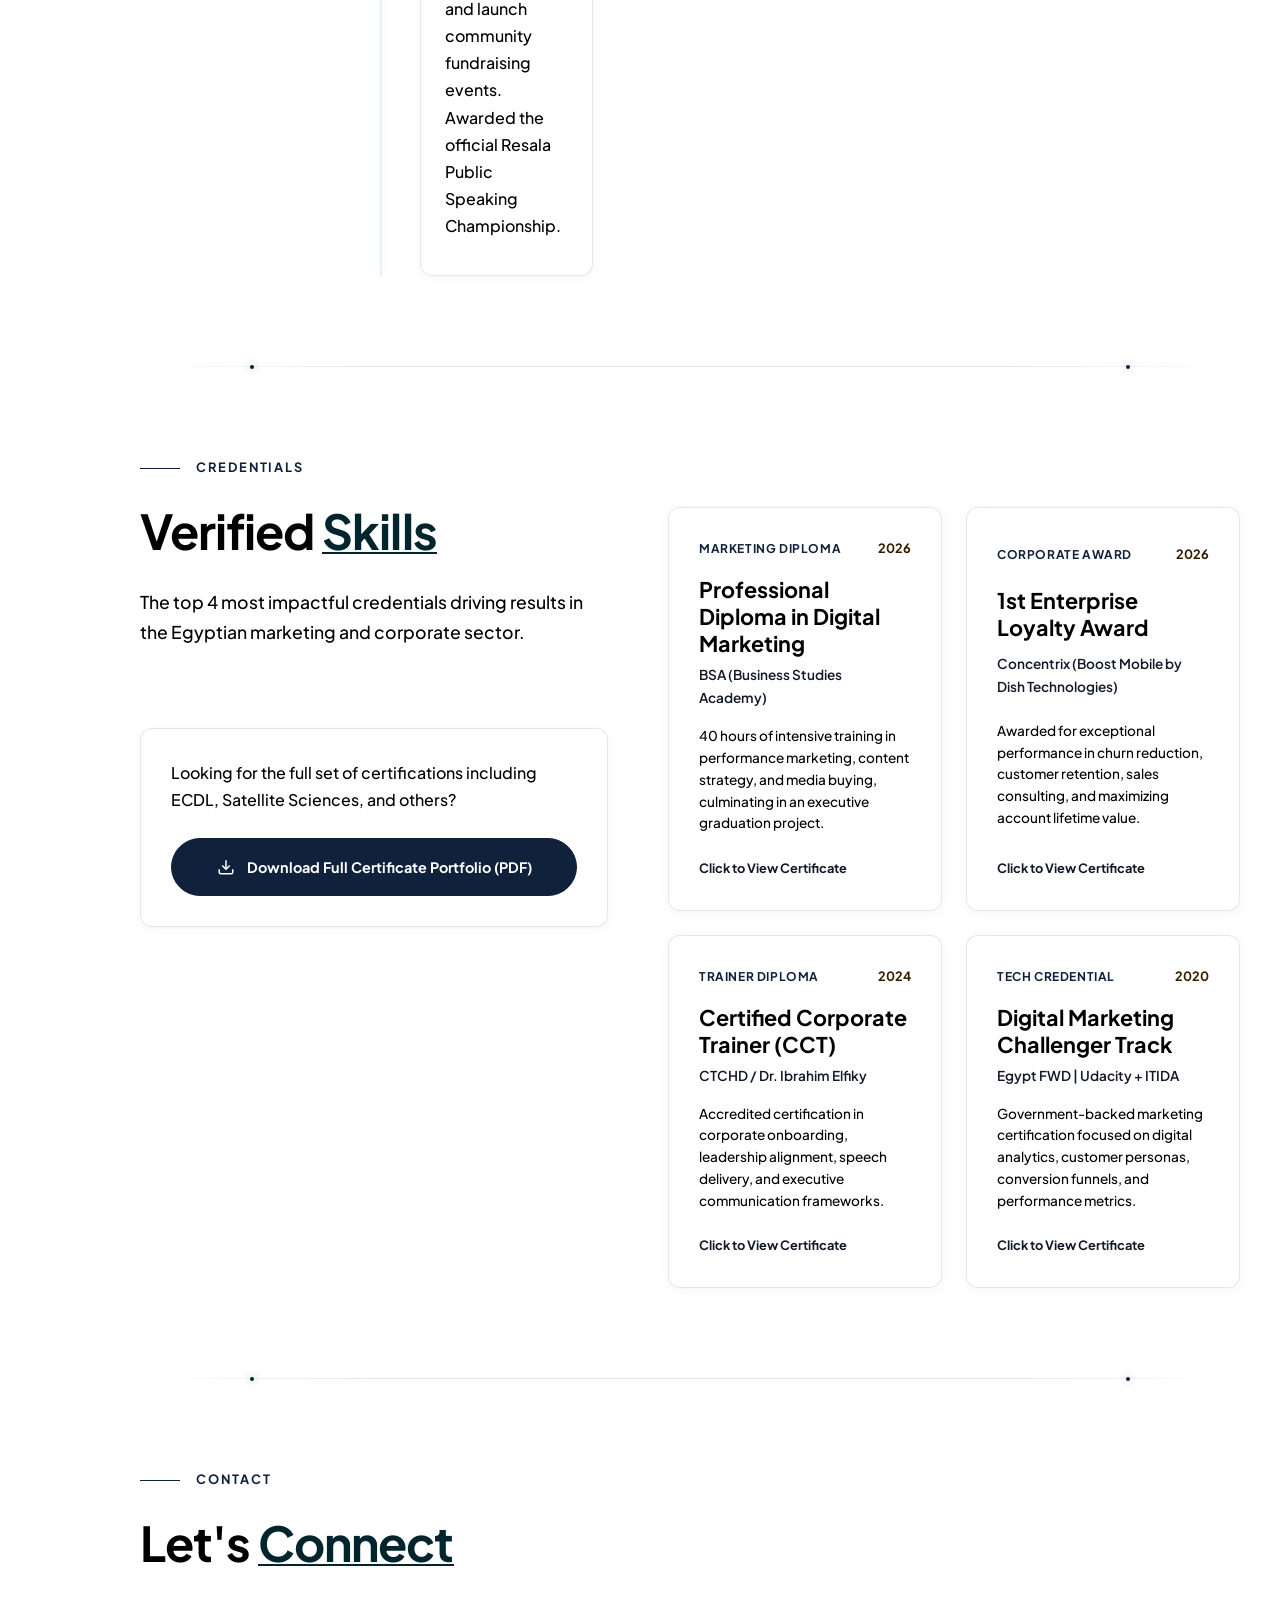
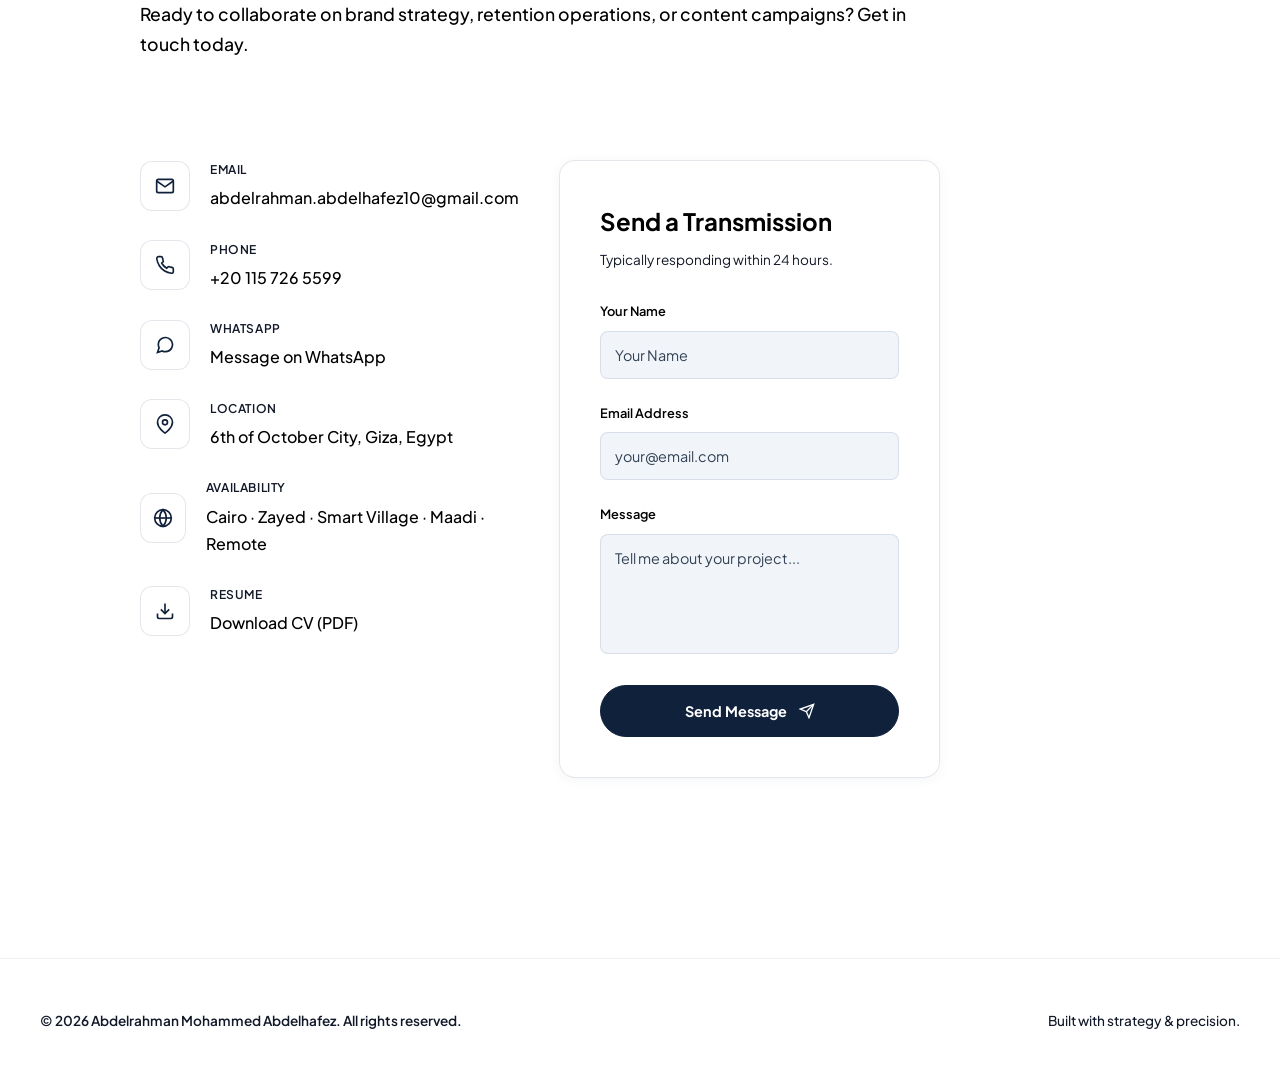
==== commit 6cd1447d: "Refactor: Replaced pixelated avatar with custom theme-reactive vector SVG astronaut, and updated cha" ====
--- a/cv plan/index.html
+++ b/cv plan/index.html
@@ -8,7 +8,7 @@
   <link rel="preconnect" href="https://fonts.googleapis.com">
   <link rel="preconnect" href="https://fonts.gstatic.com" crossorigin>
   <link href="https://fonts.googleapis.com/css2?family=IBM+Plex+Sans+Arabic:wght@400;500;600;700&family=Plus+Jakarta+Sans:wght@400;500;600;700;800&display=swap" rel="stylesheet">
-  <link rel="stylesheet" href="style.css?v=4.3.1" />
+  <link rel="stylesheet" href="style.css?v=4.3.4" />
   <link rel="icon" type="image/svg+xml" href="logo.svg" />
 
   <!-- Open Graph / Facebook / LinkedIn -->
@@ -720,18 +720,17 @@
               </span>
               <div class="timeline-content timeline-card">
                 <h3 class="timeline-role">
-                  <span class="lang-en">Customer Retention &amp; Sales Specialist</span>
-                  <span class="lang-ar">أخصائي مبيعات واستبقاء العملاء</span>
+                  <span class="lang-en">Sales &amp; Retention Consultant — Boost Mobile Account</span>
+                  <span class="lang-ar">مستشار مبيعات واستبقاء العملاء — حساب بوست موبايل</span>
                 </h3>
                 <span class="timeline-company">
                   <span class="lang-en">Concentrix (Boost Mobile by Dish Technologies) · Cairo</span>
                   <span class="lang-ar">كونسنتريكس (بوست موبايل - ديش تكنولوجيز) · القاهرة</span>
                 </span>
                 <div class="timeline-body">
-                  <p class="lang-en">Awarded the 1st Enterprise Loyalty Award (2026) for top-tier retention performance. I consulted high-risk accounts, resolved critical conflicts, and built retention plays to drive client loyalty.</p>
-                  <p class="lang-ar">حاصل على جائزة التميز الأولى في ولاء واستبقاء العملاء (٢٠٢٦) كأفضل مقدم أداء على حساب Boost Mobile. توليت إدارة الحسابات ذات الاحتمالية العالية للمغادرة، وحل النزاعات الحرجة، وبناء استراتيجيات مخصصة لتعزيز الولاء للمؤسسة.</p>
+                  <p class="lang-en">Awarded the 1st Enterprise Loyalty Award (2026) for ranking #1 company-wide on the Boost Mobile account. I conducted competitive intelligence on rivals and resolved critical cancellations to renew customer loyalty.</p>
+                  <p class="lang-ar">حاصل على جائزة الولاء الأولى على مستوى المؤسسة (٢٠٢٦) كصاحب المركز الأول في المبيعات وتقليل نسب المغادرة على حساب Boost Mobile. قمت بتحليل أسعار وخدمات المنافسين، وصياغة عروض استبقاء مخصصة لإقناع العملاء وحل المشكلات الحرجة.</p>
                 </div>
-              </div>
             </div>
             <div class="timeline-item reveal-card">
               <div class="timeline-dot bg-cyan"></div>
@@ -741,18 +740,17 @@
               </span>
               <div class="timeline-content timeline-card">
                 <h3 class="timeline-role">
-                  <span class="lang-en">Customer Service Ambassador</span>
-                  <span class="lang-ar">أخصائي علاقات ودعم العملاء</span>
+                  <span class="lang-en">Customer Service &amp; E-commerce Experience Specialist</span>
+                  <span class="lang-ar">أخصائي خدمة العملاء وتجربة التجارة الإلكترونية</span>
                 </h3>
                 <span class="timeline-company">
                   <span class="lang-en">Tabby Technologies (Fintech / BNPL) · Cairo</span>
                   <span class="lang-ar">شركة تابي للتكنولوجيا المالية (اشتر الآن وادفع لاحقاً) · القاهرة</span>
                 </span>
                 <div class="timeline-body">
-                  <p class="lang-en">Mapped and analyzed digital buyer behaviors. Restructured and simplified self-service support content to systematically reduce repeat contacts.</p>
-                  <p class="lang-ar">قمت بتحليل ورسم خرائط سلوك المشترين الرقميين لتطوير تجاربهم الاستهلاكية، كما ساهمت في إعادة هيكلة وتبسيط محتوى الدعم والأسئلة الشائعة لتقليل معدلات تكرار الاستفسارات عبر قنوات الخدمة الذاتية.</p>
+                  <p class="lang-en">Supported customers through flexible payment and BNPL product journeys. Analyzed digital buyer behavior, mapped UX friction points, and applied copywriting to reduce repeat support contacts.</p>
+                  <p class="lang-ar">دعمت العملاء خلال رحلات الدفع المرنة (BNPL). قمت بتحليل سلوك المشترين الرقميين، وتحديد نقاط الضعف في تجربة المستخدم (UX)، وتطبيق مهارات كتابة المحتوى لتحسين صفحات الدعم وتقليل معدل الشكاوى المكررة.</p>
                 </div>
-              </div>
             </div>
             <div class="timeline-item reveal-card">
               <div class="timeline-dot bg-purple"></div>
@@ -762,18 +760,17 @@
               </span>
               <div class="timeline-content timeline-card">
                 <h3 class="timeline-role">
-                  <span class="lang-en">Digital Marketer</span>
-                  <span class="lang-ar">أخصائي تسويق رقمي</span>
+                  <span class="lang-en">Digital Marketer &amp; Brand Strategist</span>
+                  <span class="lang-ar">مسوق رقمي ومخطط استراتيجي للعلامة التجارية</span>
                 </h3>
                 <span class="timeline-company">
                   <span class="lang-en">New Direction English Academy · Remote</span>
                   <span class="lang-ar">أكاديمية نيو دايركشن لتعليم اللغة الإنجليزية · العمل عن بعد</span>
                 </span>
                 <div class="timeline-body">
-                  <p class="lang-en">Established the brand positioning, visual voice, and monthly acquisition campaigns. Created long-term strategy playbooks outlining customer personas and purchase journeys.</p>
-                  <p class="lang-ar">توليت تأسيس وبناء الهوية البصرية للعلامة التجارية ونبرة صوتها وتموضعها التسويقي في قطاع EdTech بمصر. خططت وأدرت حملات النشر الشهرية على وسائل التواصل الاجتماعي مع وضع استراتيجيات طويلة المدى لتحديد شخصيات المشترين وخرائط رحلة الشراء.</p>
+                  <p class="lang-en">Built the brand from zero: logo direction, tone of voice, and positioning. Created comprehensive marketing strategy packages including dual SWOT, competitor research, and Facebook/Instagram campaigns.</p>
+                  <p class="lang-ar">أسست هوية العلامة التجارية من الصفر (الشعار، نبرة الصوت، التموضع). وضعت خطة استراتيجية تسويقية متكاملة شملت تحليل SWOT المزدوج، دراسة سلوك المنافسين والأسعار، وإطلاق حملات النشر والتفاعل الشهرية عبر فيسبوك وإنستجرام.</p>
                 </div>
-              </div>
             </div>
             <div class="timeline-item reveal-card">
               <div class="timeline-dot bg-gold"></div>
@@ -783,18 +780,17 @@
               </span>
               <div class="timeline-content timeline-card">
                 <h3 class="timeline-role">
-                  <span class="lang-en">Website Editor &amp; Content Coordinator</span>
-                  <span class="lang-ar">مسؤول تحرير المواقع الإلكترونية وتنسيق المحتوى</span>
+                  <span class="lang-en">Website Editor &amp; Digital Content Coordinator</span>
+                  <span class="lang-ar">محرر موقع إلكتروني ومنسق محتوى رقمي</span>
                 </h3>
                 <span class="timeline-company">
                   <span class="lang-en">Fine Stone (UnionAire Group) · Egypt</span>
                   <span class="lang-ar">شركة فاين ستون (مجموعة يونيون إير) · مصر</span>
                 </span>
                 <div class="timeline-body">
-                  <p class="lang-en">Managed and optimized product positioning on the Odoo CMS. Maintained content calendars and optimized layouts to boost search traffic conversions.</p>
-                  <p class="lang-ar">أدرت وحسنت صفحات هبوط المنتجات على نظام إدارة المحتوى Odoo لتحسين تجربة المستخدم. صغت الأوصاف التسويقية للمنتجات بما يتناسب مع نبرة صوت العلامة لتعزيز الظهور العضوي على محركات البحث وتحسين معدلات التحويل.</p>
+                  <p class="lang-en">Edited and optimized landing pages on Odoo CMS for better structure and UX. Wrote organic SEO product descriptions aligned with the brand voice and tracked performance metrics.</p>
+                  <p class="lang-ar">قمت بتحرير وتحسين صفحات الهبوط على نظام Odoo CMS لتطوير تجربة المستخدم وسهولة القراءة. كتبت أوصافاً تسويقية متوافقة مع معايير السيو (SEO) ونبرة العلامة التجارية لتسهيل الظهور العضوي وتتبع مقاييس الأداء.</p>
                 </div>
-              </div>
             </div>
             <div class="timeline-item reveal-card">
               <div class="timeline-dot bg-cyan"></div>
@@ -1535,7 +1531,24 @@
     <!-- Pulsing Chat Trigger Button -->
                 <button id="chat-trigger-btn" class="chat-trigger-btn magnetic-button" aria-label="Open AI Chatbot">
       <div class="bot-orb-pulse"></div>
-      <img src="astro_bot_avatar.png" alt="Astro-Bot Icon" class="chat-icon-img">
+      <svg class="astro-icon-svg chat-icon-img" viewBox="0 0 512 512" fill="none" xmlns="http://www.w3.org/2000/svg">
+      <path d="M120 310 C 80 340, 80 420, 120 450" stroke="var(--astro-border)" stroke-width="20" stroke-linecap="round"/>
+      <path d="M392 310 C 432 340, 432 420, 392 450" stroke="var(--astro-border)" stroke-width="20" stroke-linecap="round"/>
+      <path d="M170 270 C 130 310, 120 480, 120 480 L 392 480 C 392 480, 382 310, 342 270 Z" stroke="var(--astro-border)" stroke-width="24" fill="var(--astro-suit-bg)"/>
+      <rect x="186" y="260" width="140" height="30" rx="15" stroke="var(--astro-border)" stroke-width="20" fill="var(--astro-collar-bg)"/>
+      <rect x="210" y="325" width="92" height="92" rx="16" stroke="var(--astro-border)" stroke-width="16" fill="var(--astro-console-bg)"/>
+      <circle cx="232" cy="355" r="8" fill="var(--astro-button-1)"/>
+      <circle cx="256" cy="355" r="8" fill="var(--astro-button-2)"/>
+      <circle cx="280" cy="355" r="8" fill="var(--astro-button-3)"/>
+      <line x1="165" y1="310" x2="200" y2="400" stroke="var(--astro-border)" stroke-width="20" stroke-linecap="round"/>
+      <line x1="347" y1="310" x2="312" y2="400" stroke="var(--astro-border)" stroke-width="20" stroke-linecap="round"/>
+      <rect x="126" y="145" width="20" height="70" rx="8" stroke="var(--astro-border)" stroke-width="20" fill="var(--astro-ear-bg)"/>
+      <rect x="366" y="145" width="20" height="70" rx="8" stroke="var(--astro-border)" stroke-width="20" fill="var(--astro-ear-bg)"/>
+      <circle cx="256" cy="180" r="110" stroke="var(--astro-border)" stroke-width="24" fill="var(--astro-helmet-bg)"/>
+      <circle cx="256" cy="180" r="85" stroke="var(--astro-visor-border)" stroke-width="16" fill="var(--astro-visor-bg)"/>
+      <path d="M200 135 C 220 120, 290 120, 312 135" stroke="var(--astro-visor-reflect)" stroke-width="12" stroke-linecap="round"/>
+      <rect x="220" y="160" width="12" height="12" rx="3" fill="var(--astro-visor-reflect)"/>
+    </svg>
     </button>
 
     <!-- Chat Window Panel -->
@@ -1543,7 +1556,24 @@
                         <div class="chat-header">
         <div class="chat-header-info">
           <div class="chat-avatar-orb">
-            <img src="astro_bot_avatar.png" alt="Astro-Bot" class="bot-avatar-img">
+            <svg class="astro-icon-svg bot-avatar-img" viewBox="0 0 512 512" fill="none" xmlns="http://www.w3.org/2000/svg">
+      <path d="M120 310 C 80 340, 80 420, 120 450" stroke="var(--astro-border)" stroke-width="20" stroke-linecap="round"/>
+      <path d="M392 310 C 432 340, 432 420, 392 450" stroke="var(--astro-border)" stroke-width="20" stroke-linecap="round"/>
+      <path d="M170 270 C 130 310, 120 480, 120 480 L 392 480 C 392 480, 382 310, 342 270 Z" stroke="var(--astro-border)" stroke-width="24" fill="var(--astro-suit-bg)"/>
+      <rect x="186" y="260" width="140" height="30" rx="15" stroke="var(--astro-border)" stroke-width="20" fill="var(--astro-collar-bg)"/>
+      <rect x="210" y="325" width="92" height="92" rx="16" stroke="var(--astro-border)" stroke-width="16" fill="var(--astro-console-bg)"/>
+      <circle cx="232" cy="355" r="8" fill="var(--astro-button-1)"/>
+      <circle cx="256" cy="355" r="8" fill="var(--astro-button-2)"/>
+      <circle cx="280" cy="355" r="8" fill="var(--astro-button-3)"/>
+      <line x1="165" y1="310" x2="200" y2="400" stroke="var(--astro-border)" stroke-width="20" stroke-linecap="round"/>
+      <line x1="347" y1="310" x2="312" y2="400" stroke="var(--astro-border)" stroke-width="20" stroke-linecap="round"/>
+      <rect x="126" y="145" width="20" height="70" rx="8" stroke="var(--astro-border)" stroke-width="20" fill="var(--astro-ear-bg)"/>
+      <rect x="366" y="145" width="20" height="70" rx="8" stroke="var(--astro-border)" stroke-width="20" fill="var(--astro-ear-bg)"/>
+      <circle cx="256" cy="180" r="110" stroke="var(--astro-border)" stroke-width="24" fill="var(--astro-helmet-bg)"/>
+      <circle cx="256" cy="180" r="85" stroke="var(--astro-visor-border)" stroke-width="16" fill="var(--astro-visor-bg)"/>
+      <path d="M200 135 C 220 120, 290 120, 312 135" stroke="var(--astro-visor-reflect)" stroke-width="12" stroke-linecap="round"/>
+      <rect x="220" y="160" width="12" height="12" rx="3" fill="var(--astro-visor-reflect)"/>
+    </svg>
           </div>
           <div>
             <h4 class="chat-title lang-en">Astro-Bot</h4>
@@ -1583,6 +1613,6 @@
   <script src="https://cdnjs.cloudflare.com/ajax/libs/gsap/3.12.5/ScrollTrigger.min.js" defer></script>
   <script src="https://cdn.jsdelivr.net/gh/studio-freight/lenis@1/bundled/lenis.min.js" defer></script>
 
-  <script src="script.js?v=4.3.1" defer></script>
+  <script src="script.js?v=4.3.4" defer></script>
 </body>
 </html>
--- a/cv plan/style.css
+++ b/cv plan/style.css
@@ -4,6 +4,19 @@
 
 /* ----- 1. CUSTOM PROPERTIES ----- */
 :root {
+  /* Astro SVG Icon variables - Dark Theme (Aurora Emerald cyan/teal line art) */
+  --astro-border: #2EC4B6;
+  --astro-helmet-bg: #0D1321;
+  --astro-visor-border: #FF9F1C;
+  --astro-visor-bg: rgba(46, 196, 182, 0.08);
+  --astro-visor-reflect: #F8F9FA;
+  --astro-ear-bg: #274C77;
+  --astro-suit-bg: #0D1321;
+  --astro-collar-bg: #274C77;
+  --astro-console-bg: rgba(255, 159, 28, 0.1);
+  --astro-button-1: #FF9F1C;
+  --astro-button-2: #2EC4B6;
+  --astro-button-3: #F8F9FA;
   /* Space Weather Palette */
   --bg-primary: #000000;
   --bg-card: rgba(39, 76, 119, 0.1);
@@ -3531,6 +3544,19 @@
 
 /* ----- CUSTOM PROPERTIES ----- */
 html[data-theme="light"] {
+  /* Astro SVG Icon variables - Light Theme (Deep slate blue line art) */
+  --astro-border: #274C77;
+  --astro-helmet-bg: #FFFFFF;
+  --astro-visor-border: #FF9F1C;
+  --astro-visor-bg: rgba(39, 76, 119, 0.05);
+  --astro-visor-reflect: #274C77;
+  --astro-ear-bg: #F1F5F9;
+  --astro-suit-bg: #FFFFFF;
+  --astro-collar-bg: #E2E8F0;
+  --astro-console-bg: #F1F5F9;
+  --astro-button-1: #FF9F1C;
+  --astro-button-2: #2EC4B6;
+  --astro-button-3: #274C77;
   --bg-primary: #f4f7fa;          /* Softer, desaturated slate-blue-sky base */
   --bg-card: rgba(255, 255, 255, 0.96); /* Clean surface backdrop */
   --bg-card-hover: rgba(255, 255, 255, 1.0);
@@ -4509,4 +4535,24 @@
 .scroll-to-top-btn:hover .rocket-fire {
   animation: rocketFlame 0.12s infinite alternate ease-in-out;
   transform-origin: top center;
+}
+
+/* PERFORMANCE OPTIMIZATION: Disable expensive backdrop-filter on mobile viewports for Light Mode */
+@media (max-width: 1024px) {
+  html[data-theme="light"] .stat-card,
+  html[data-theme="light"] .skill-category,
+  html[data-theme="light"] .project-glass-card,
+  html[data-theme="light"] .campaign-glass-card,
+  html[data-theme="light"] .certificate-glass-card,
+  html[data-theme="light"] .cert-download-center,
+  html[data-theme="light"] .contact-form-card,
+  html[data-theme="light"] .floating-lang-toggle,
+  html[data-theme="light"] .mobile-header,
+  html[data-theme="light"] .chat-window-panel,
+  html[data-theme="light"] .chat-trigger-btn {
+    backdrop-filter: none !important;
+    -webkit-backdrop-filter: none !important;
+    background: #ffffff !important;
+    box-shadow: 0 4px 12px rgba(30, 61, 97, 0.08) !important;
+  }
 }
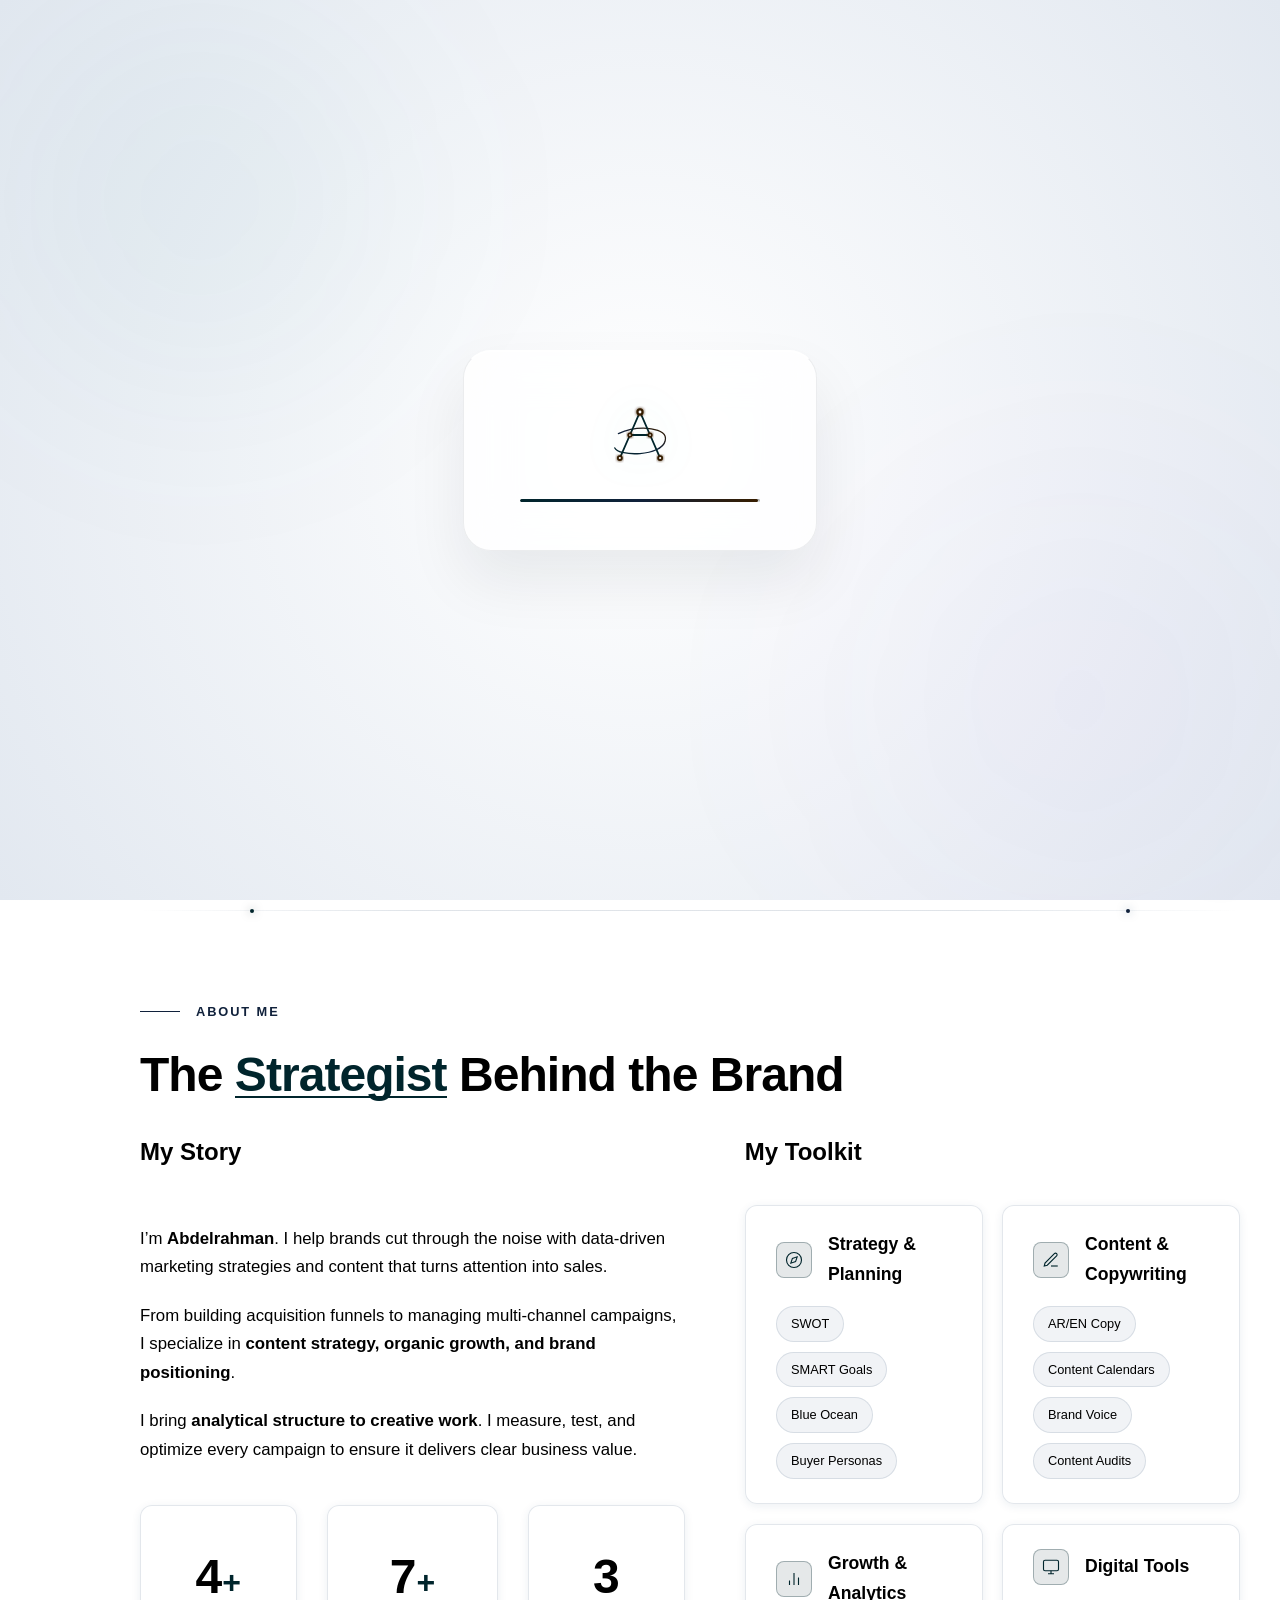
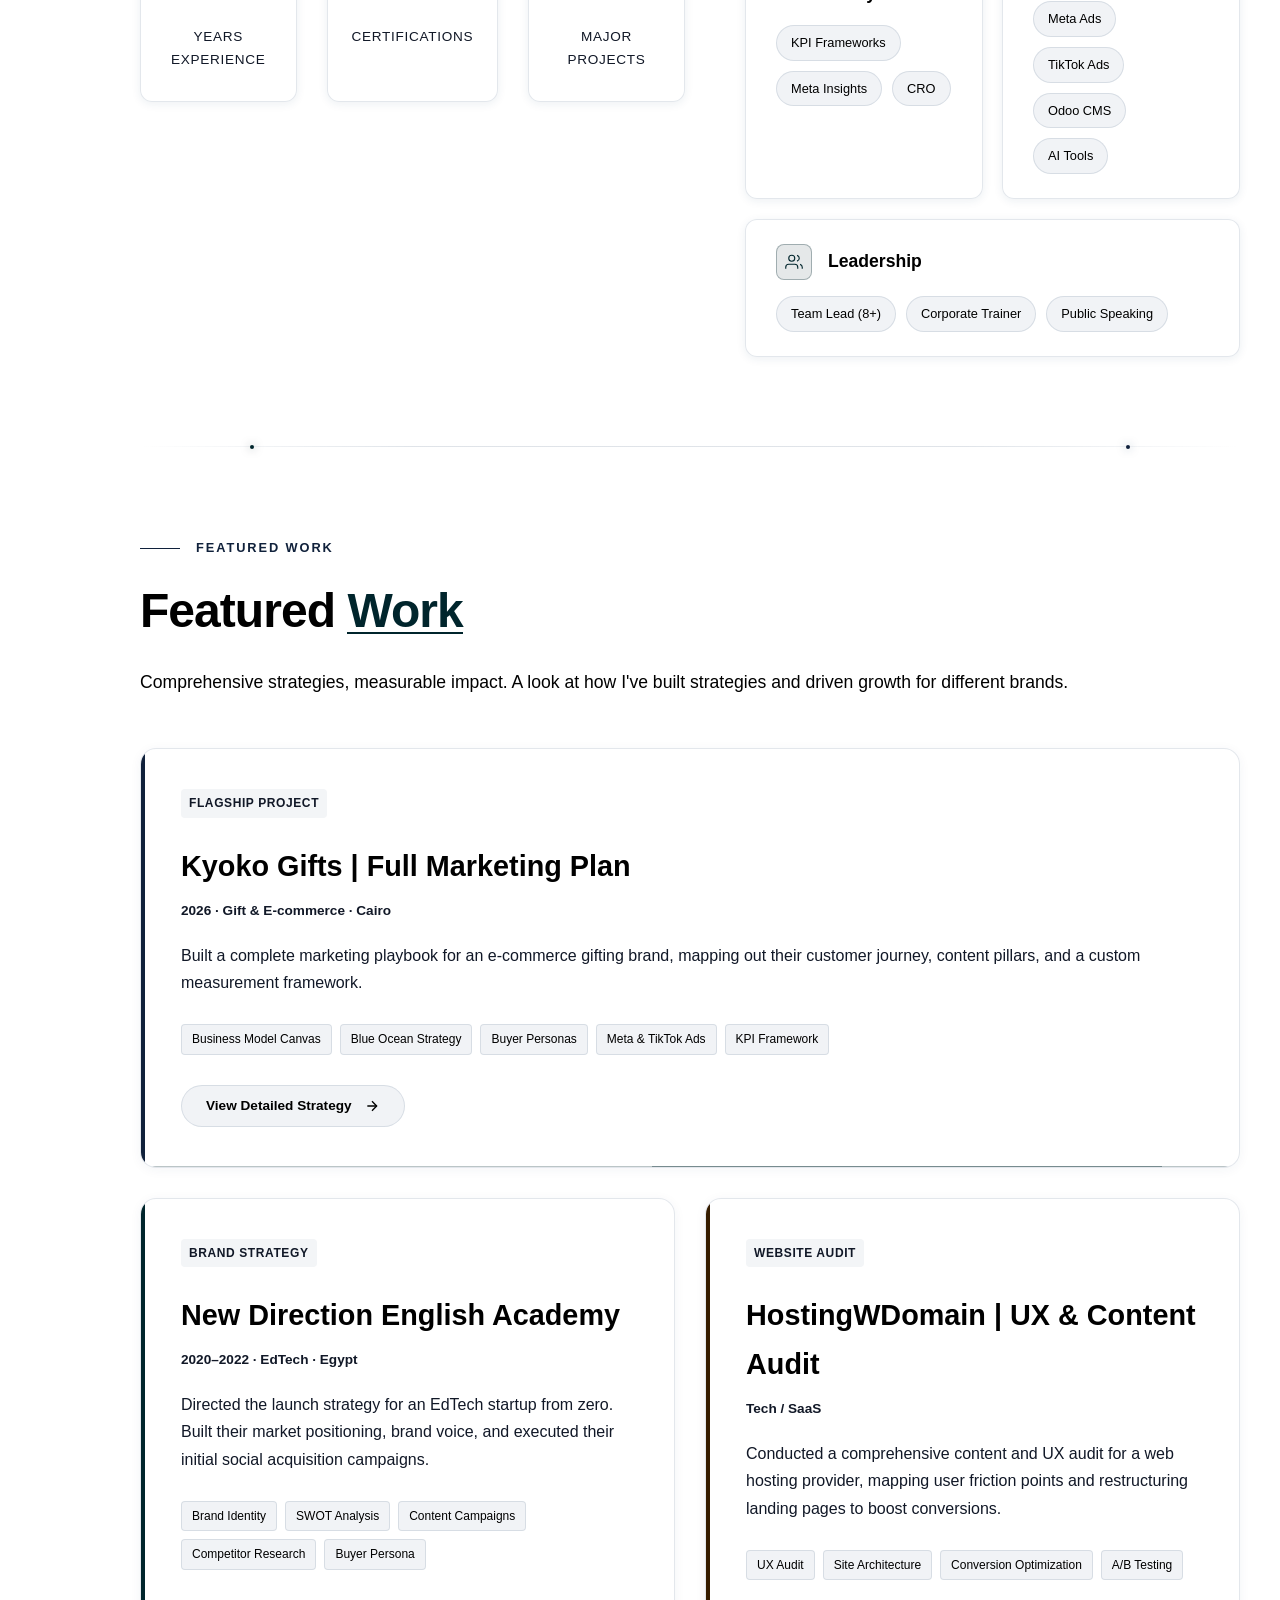
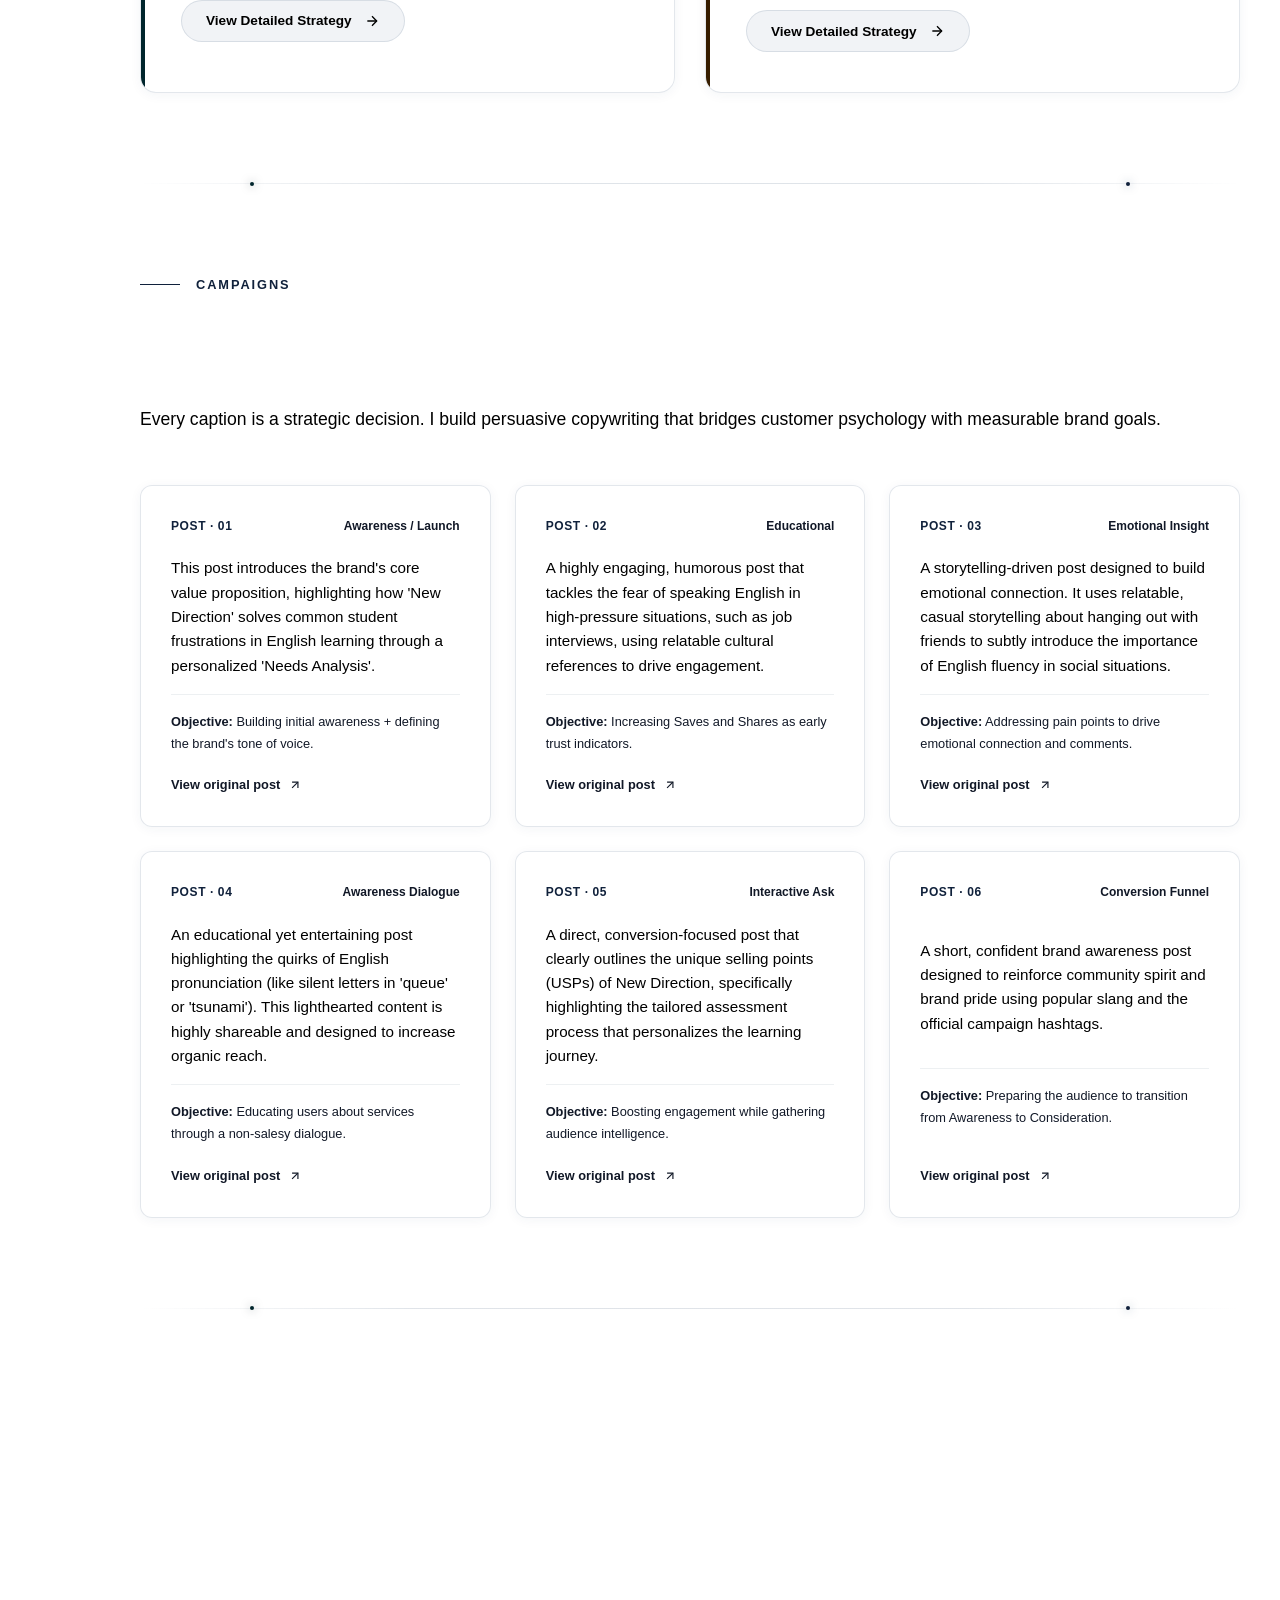
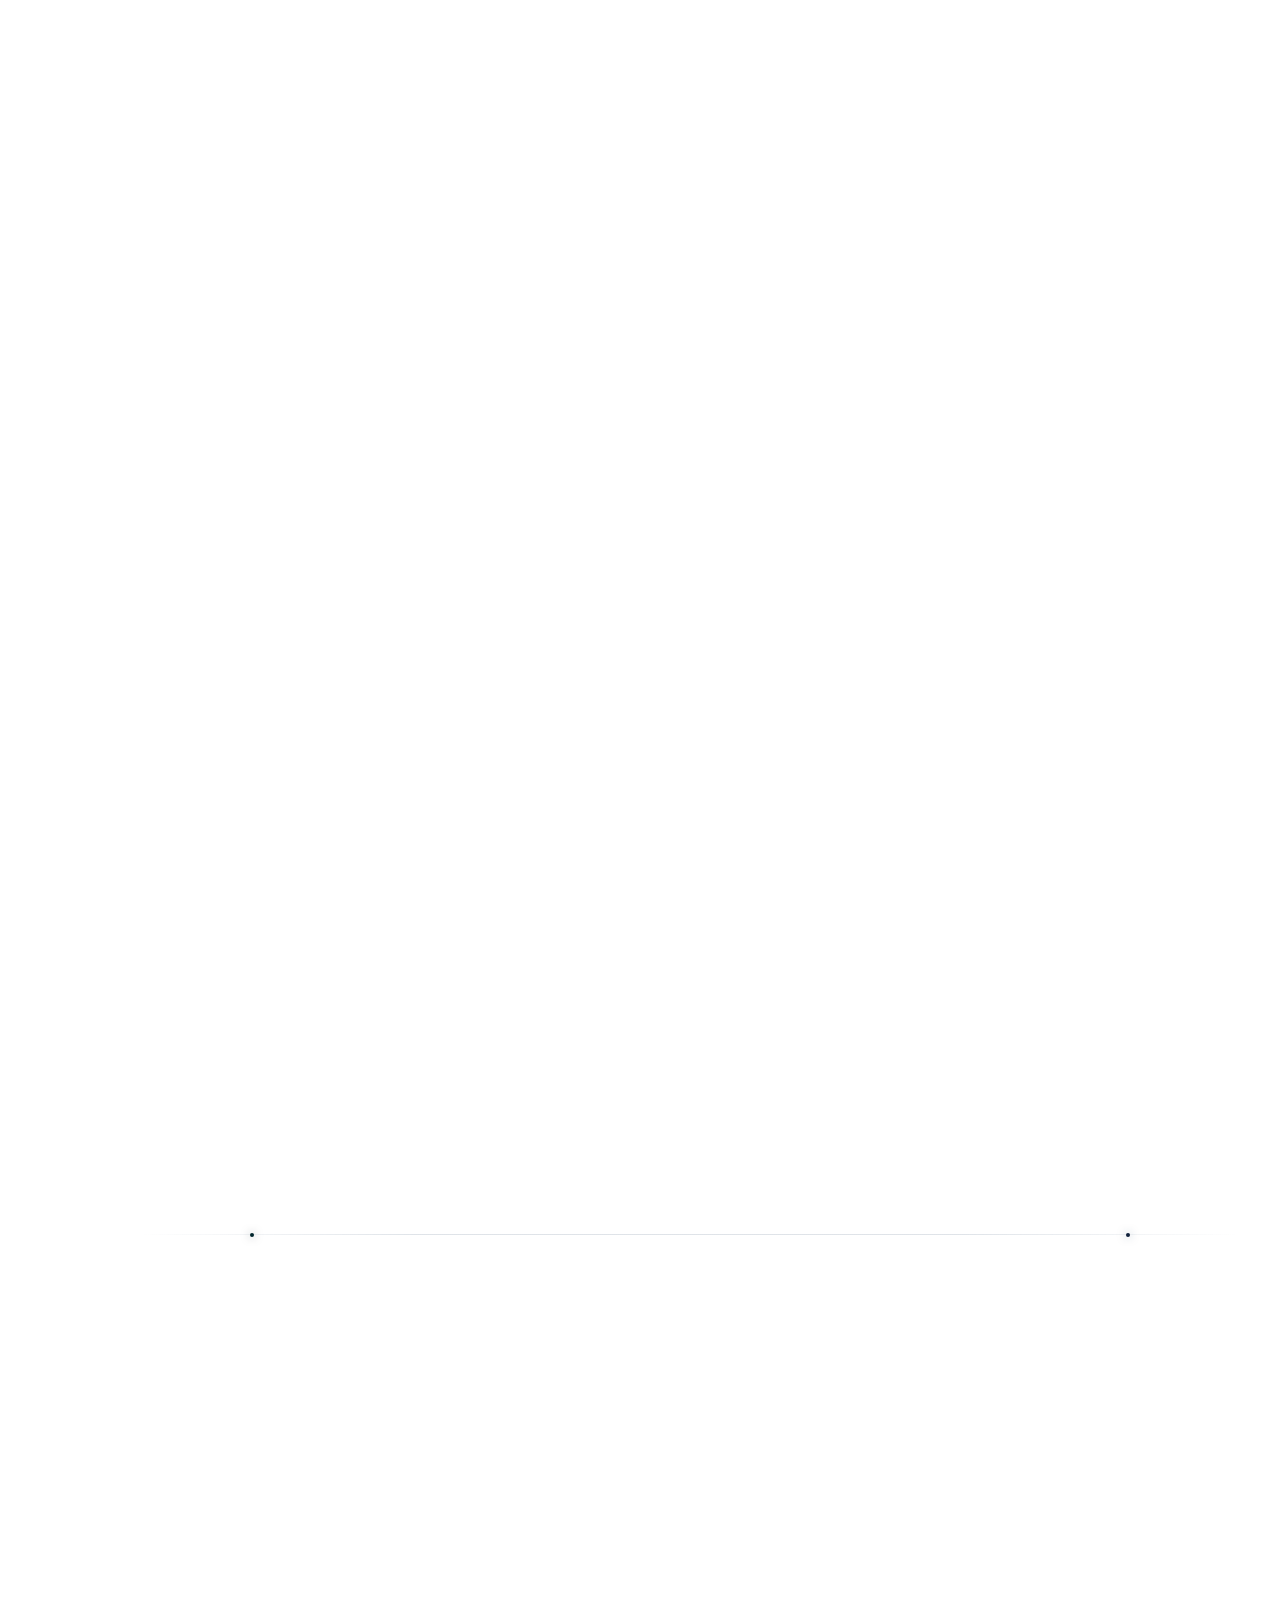
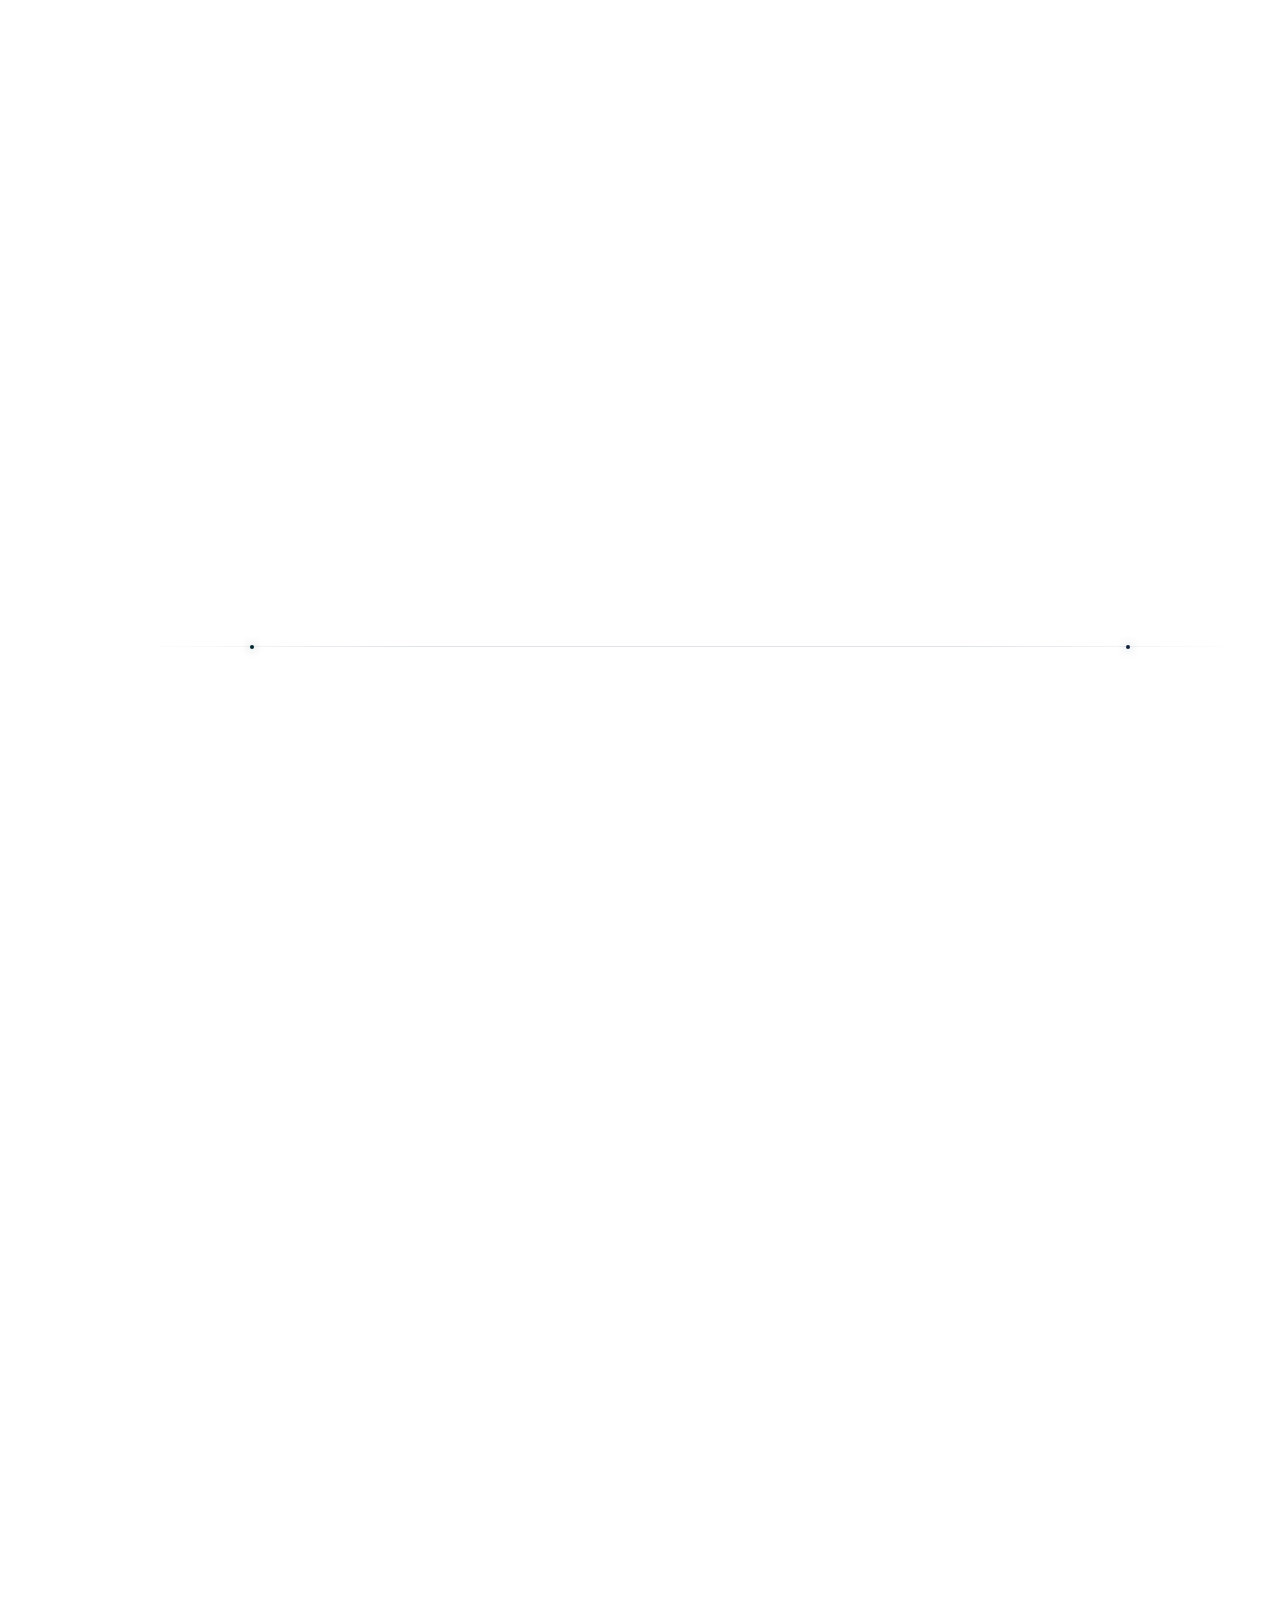
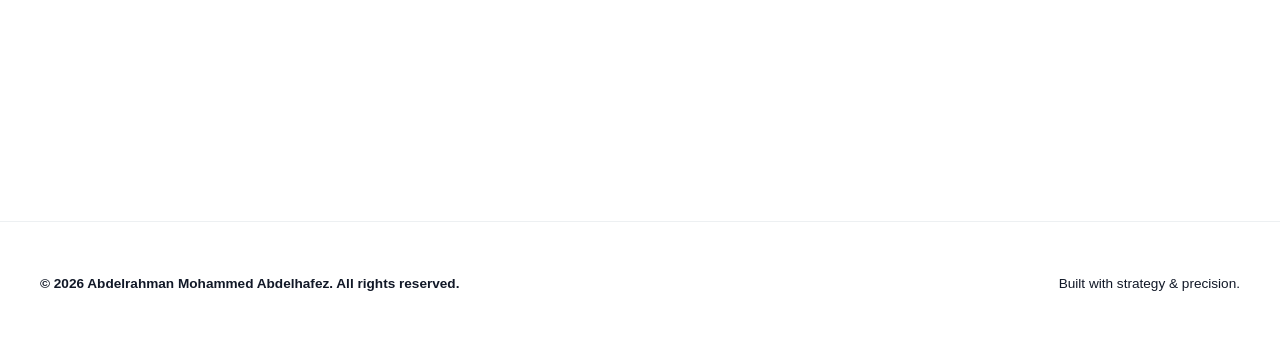
==== commit 9a1a6556: "Performance: Preload critical woff2 font files, remove duplicate @keyframes animations, enable GPU l" ====
--- a/cv plan/index.html
+++ b/cv plan/index.html
@@ -5,10 +5,9 @@
   <meta name="viewport" content="width=device-width, initial-scale=1.0" />
   <title>Abdelrahman Abdelhafez | Digital Marketing Strategist</title>
   <meta name="description" content="Portfolio of Abdelrahman Mohammed Abdelhafez | Digital Marketer, Marketing Strategist, and Content Planner." />
-  <link rel="preconnect" href="https://fonts.googleapis.com">
-  <link rel="preconnect" href="https://fonts.gstatic.com" crossorigin>
-  <link href="https://fonts.googleapis.com/css2?family=IBM+Plex+Sans+Arabic:wght@400;500;600;700&family=Plus+Jakarta+Sans:wght@400;500;600;700;800&display=swap" rel="stylesheet">
-  <link rel="stylesheet" href="style.css?v=4.3.4" />
+  <link rel="preload" href="fonts/LDIoaomQNQcsA88c7O9yZ4KMCoOg4Ko20yw.woff2" as="font" type="font/woff2" crossorigin />
+  <link rel="preload" href="fonts/Qw3CZRtWPQCuHme67tEYUIx3Kh0PHR9N6Ys43PWrfQ.woff2" as="font" type="font/woff2" crossorigin />
+  <link rel="stylesheet" href="style.css?v=4.3.9" />
   <link rel="icon" type="image/svg+xml" href="logo.svg" />
 
   <!-- Open Graph / Facebook / LinkedIn -->
@@ -306,10 +305,8 @@
                   <div class="tags-list">
                     <span class="tag lang-en" data-funnel="awareness">SWOT</span><span class="tag lang-ar" data-funnel="awareness">تحليل سوات الاستراتيجي</span>
                     <span class="tag lang-en" data-funnel="consideration">SMART Goals</span><span class="tag lang-ar" data-funnel="consideration">صياغة الأهداف الذكية</span>
-                    <span class="tag lang-en" data-funnel="conversion">4Ps</span><span class="tag lang-ar" data-funnel="conversion">المزيج التسويقي الرباعي</span>
                     <span class="tag lang-en" data-funnel="retention">Blue Ocean</span><span class="tag lang-ar" data-funnel="retention">استراتيجية المحيط الأزرق</span>
                     <span class="tag lang-en" data-funnel="awareness">Buyer Personas</span><span class="tag lang-ar" data-funnel="awareness">تحديد شخصية العميل</span>
-                    <span class="tag lang-en" data-funnel="awareness">BMC</span><span class="tag lang-ar" data-funnel="awareness">مخطط نموذج العمل التجاري</span>
                   </div>
                 </div>
                 <div class="skill-category reveal-card" data-drawer="drawer-toolkit-content">
@@ -321,7 +318,6 @@
                   <div class="tags-list">
                     <span class="tag lang-en" data-funnel="awareness">AR/EN Copy</span><span class="tag lang-ar" data-funnel="awareness">كتابة نصوص ثنائية اللغة</span>
                     <span class="tag lang-en" data-funnel="consideration">Content Calendars</span><span class="tag lang-ar" data-funnel="consideration">تخطيط وجدولة المحتوى</span>
-                    <span class="tag lang-en" data-funnel="consideration">Hero/Hub/Hygiene</span><span class="tag lang-ar" data-funnel="consideration">هيكلة وتصنيف المحتوى</span>
                     <span class="tag lang-en" data-funnel="awareness">Brand Voice</span><span class="tag lang-ar" data-funnel="awareness">تحديد نبرة صوت العلامة</span>
                     <span class="tag lang-en" data-funnel="retention">Content Audits</span><span class="tag lang-ar" data-funnel="retention">تدقيق وتقييم المحتوى</span>
                   </div>
@@ -335,7 +331,6 @@
                   <div class="tags-list">
                     <span class="tag lang-en" data-funnel="retention">KPI Frameworks</span><span class="tag lang-ar" data-funnel="retention">مؤشرات قياس الأداء</span>
                     <span class="tag lang-en" data-funnel="consideration">Meta Insights</span><span class="tag lang-ar" data-funnel="consideration">تحليلات منصات ميتا</span>
-                    <span class="tag lang-en" data-funnel="awareness">Competitor Analysis</span><span class="tag lang-ar" data-funnel="awareness">دراسة وتحليل المنافسين</span>
                     <span class="tag lang-en" data-funnel="conversion">CRO</span><span class="tag lang-ar" data-funnel="conversion">تحسين معدل التحويل</span>
                   </div>
                 </div>
@@ -348,10 +343,8 @@
                   <div class="tags-list">
                     <span class="tag" data-funnel="conversion"><span class="lang-en">Meta Ads</span><span class="lang-ar">إعلانات ميتا</span></span>
                     <span class="tag" data-funnel="conversion"><span class="lang-en">TikTok Ads</span><span class="lang-ar">إعلانات تيك توك</span></span>
-                    <span class="tag" data-funnel="awareness"><span class="lang-en">Canva</span><span class="lang-ar">كانفا للتصميم</span></span>
                     <span class="tag" data-funnel="consideration"><span class="lang-en">Odoo CMS</span><span class="lang-ar">نظام أودو لإدارة المحتوى</span></span>
                     <span class="tag" data-funnel="consideration"><span class="lang-en">AI Tools</span><span class="lang-ar">أدوات الذكاء الاصطناعي</span></span>
-                    <span class="tag" data-funnel="consideration"><span class="lang-en">Office 365</span><span class="lang-ar">حزمة أوفيس ٣٦٥</span></span>
                   </div>
                 </div>
                 <div class="skill-category reveal-card" data-drawer="drawer-toolkit-leadership">
@@ -364,7 +357,6 @@
                     <span class="tag lang-en" data-funnel="retention">Team Lead (8+)</span><span class="tag lang-ar" data-funnel="retention">إدارة وقيادة الفرق</span>
                     <span class="tag lang-en" data-funnel="retention">Corporate Trainer</span><span class="tag lang-ar" data-funnel="retention">مدرب شركات معتمد</span>
                     <span class="tag lang-en" data-funnel="awareness">Public Speaking</span><span class="tag lang-ar" data-funnel="awareness">الخطابة والتحدث أمام الجمهور</span>
-                    <span class="tag lang-en" data-funnel="awareness">Bilingual</span><span class="tag lang-ar" data-funnel="awareness">إتقان اللغتين العربية والإنجليزية</span>
                   </div>
                 </div>
               </div>
@@ -731,6 +723,7 @@
                   <p class="lang-en">Awarded the 1st Enterprise Loyalty Award (2026) for ranking #1 company-wide on the Boost Mobile account. I conducted competitive intelligence on rivals and resolved critical cancellations to renew customer loyalty.</p>
                   <p class="lang-ar">حاصل على جائزة الولاء الأولى على مستوى المؤسسة (٢٠٢٦) كصاحب المركز الأول في المبيعات وتقليل نسب المغادرة على حساب Boost Mobile. قمت بتحليل أسعار وخدمات المنافسين، وصياغة عروض استبقاء مخصصة لإقناع العملاء وحل المشكلات الحرجة.</p>
                 </div>
+              </div>
             </div>
             <div class="timeline-item reveal-card">
               <div class="timeline-dot bg-cyan"></div>
@@ -751,6 +744,7 @@
                   <p class="lang-en">Supported customers through flexible payment and BNPL product journeys. Analyzed digital buyer behavior, mapped UX friction points, and applied copywriting to reduce repeat support contacts.</p>
                   <p class="lang-ar">دعمت العملاء خلال رحلات الدفع المرنة (BNPL). قمت بتحليل سلوك المشترين الرقميين، وتحديد نقاط الضعف في تجربة المستخدم (UX)، وتطبيق مهارات كتابة المحتوى لتحسين صفحات الدعم وتقليل معدل الشكاوى المكررة.</p>
                 </div>
+              </div>
             </div>
             <div class="timeline-item reveal-card">
               <div class="timeline-dot bg-purple"></div>
@@ -771,6 +765,7 @@
                   <p class="lang-en">Built the brand from zero: logo direction, tone of voice, and positioning. Created comprehensive marketing strategy packages including dual SWOT, competitor research, and Facebook/Instagram campaigns.</p>
                   <p class="lang-ar">أسست هوية العلامة التجارية من الصفر (الشعار، نبرة الصوت، التموضع). وضعت خطة استراتيجية تسويقية متكاملة شملت تحليل SWOT المزدوج، دراسة سلوك المنافسين والأسعار، وإطلاق حملات النشر والتفاعل الشهرية عبر فيسبوك وإنستجرام.</p>
                 </div>
+              </div>
             </div>
             <div class="timeline-item reveal-card">
               <div class="timeline-dot bg-gold"></div>
@@ -791,6 +786,7 @@
                   <p class="lang-en">Edited and optimized landing pages on Odoo CMS for better structure and UX. Wrote organic SEO product descriptions aligned with the brand voice and tracked performance metrics.</p>
                   <p class="lang-ar">قمت بتحرير وتحسين صفحات الهبوط على نظام Odoo CMS لتطوير تجربة المستخدم وسهولة القراءة. كتبت أوصافاً تسويقية متوافقة مع معايير السيو (SEO) ونبرة العلامة التجارية لتسهيل الظهور العضوي وتتبع مقاييس الأداء.</p>
                 </div>
+              </div>
             </div>
             <div class="timeline-item reveal-card">
               <div class="timeline-dot bg-cyan"></div>
@@ -1613,6 +1609,6 @@
   <script src="https://cdnjs.cloudflare.com/ajax/libs/gsap/3.12.5/ScrollTrigger.min.js" defer></script>
   <script src="https://cdn.jsdelivr.net/gh/studio-freight/lenis@1/bundled/lenis.min.js" defer></script>
 
-  <script src="script.js?v=4.3.4" defer></script>
+  <script src="script.js?v=4.3.9" defer></script>
 </body>
 </html>
--- a/cv plan/style.css
+++ b/cv plan/style.css
@@ -1,3 +1,331 @@
+/* SELF-HOSTED FONTS BEGIN */
+/* arabic */
+@font-face {
+  font-family: 'IBM Plex Sans Arabic';
+  font-style: normal;
+  font-weight: 400;
+  font-display: swap;
+  src: url(fonts/Qw3CZRtWPQCuHme67tEYUIx3Kh0PHR9N6Ys43PWrfQ.woff2) format('woff2');
+  unicode-range: U+0600-06FF, U+0750-077F, U+0870-088E, U+0890-0891, U+0897-08E1, U+08E3-08FF, U+200C-200E, U+2010-2011, U+204F, U+2E41, U+FB50-FDFF, U+FE70-FE74, U+FE76-FEFC, U+102E0-102FB, U+10E60-10E7E, U+10EC2-10EC4, U+10EFC-10EFF, U+1EE00-1EE03, U+1EE05-1EE1F, U+1EE21-1EE22, U+1EE24, U+1EE27, U+1EE29-1EE32, U+1EE34-1EE37, U+1EE39, U+1EE3B, U+1EE42, U+1EE47, U+1EE49, U+1EE4B, U+1EE4D-1EE4F, U+1EE51-1EE52, U+1EE54, U+1EE57, U+1EE59, U+1EE5B, U+1EE5D, U+1EE5F, U+1EE61-1EE62, U+1EE64, U+1EE67-1EE6A, U+1EE6C-1EE72, U+1EE74-1EE77, U+1EE79-1EE7C, U+1EE7E, U+1EE80-1EE89, U+1EE8B-1EE9B, U+1EEA1-1EEA3, U+1EEA5-1EEA9, U+1EEAB-1EEBB, U+1EEF0-1EEF1;
+}
+/* cyrillic-ext */
+@font-face {
+  font-family: 'IBM Plex Sans Arabic';
+  font-style: normal;
+  font-weight: 400;
+  font-display: swap;
+  src: url(fonts/Qw3CZRtWPQCuHme67tEYUIx3Kh0PHR9N6Ysw3PWrfQ.woff2) format('woff2');
+  unicode-range: U+0460-052F, U+1C80-1C8A, U+20B4, U+2DE0-2DFF, U+A640-A69F, U+FE2E-FE2F;
+}
+/* latin-ext */
+@font-face {
+  font-family: 'IBM Plex Sans Arabic';
+  font-style: normal;
+  font-weight: 400;
+  font-display: swap;
+  src: url(fonts/Qw3CZRtWPQCuHme67tEYUIx3Kh0PHR9N6Ysz3PWrfQ.woff2) format('woff2');
+  unicode-range: U+0100-02BA, U+02BD-02C5, U+02C7-02CC, U+02CE-02D7, U+02DD-02FF, U+0304, U+0308, U+0329, U+1D00-1DBF, U+1E00-1E9F, U+1EF2-1EFF, U+2020, U+20A0-20AB, U+20AD-20C0, U+2113, U+2C60-2C7F, U+A720-A7FF;
+}
+/* latin */
+@font-face {
+  font-family: 'IBM Plex Sans Arabic';
+  font-style: normal;
+  font-weight: 400;
+  font-display: swap;
+  src: url(fonts/Qw3CZRtWPQCuHme67tEYUIx3Kh0PHR9N6Ys93PU.woff2) format('woff2');
+  unicode-range: U+0000-00FF, U+0131, U+0152-0153, U+02BB-02BC, U+02C6, U+02DA, U+02DC, U+0304, U+0308, U+0329, U+2000-206F, U+20AC, U+2122, U+2191, U+2193, U+2212, U+2215, U+FEFF, U+FFFD;
+}
+/* arabic */
+@font-face {
+  font-family: 'IBM Plex Sans Arabic';
+  font-style: normal;
+  font-weight: 500;
+  font-display: swap;
+  src: url(fonts/Qw3NZRtWPQCuHme67tEYUIx3Kh0PHR9N6YPO_-CRXMR5Kw.woff2) format('woff2');
+  unicode-range: U+0600-06FF, U+0750-077F, U+0870-088E, U+0890-0891, U+0897-08E1, U+08E3-08FF, U+200C-200E, U+2010-2011, U+204F, U+2E41, U+FB50-FDFF, U+FE70-FE74, U+FE76-FEFC, U+102E0-102FB, U+10E60-10E7E, U+10EC2-10EC4, U+10EFC-10EFF, U+1EE00-1EE03, U+1EE05-1EE1F, U+1EE21-1EE22, U+1EE24, U+1EE27, U+1EE29-1EE32, U+1EE34-1EE37, U+1EE39, U+1EE3B, U+1EE42, U+1EE47, U+1EE49, U+1EE4B, U+1EE4D-1EE4F, U+1EE51-1EE52, U+1EE54, U+1EE57, U+1EE59, U+1EE5B, U+1EE5D, U+1EE5F, U+1EE61-1EE62, U+1EE64, U+1EE67-1EE6A, U+1EE6C-1EE72, U+1EE74-1EE77, U+1EE79-1EE7C, U+1EE7E, U+1EE80-1EE89, U+1EE8B-1EE9B, U+1EEA1-1EEA3, U+1EEA5-1EEA9, U+1EEAB-1EEBB, U+1EEF0-1EEF1;
+}
+/* cyrillic-ext */
+@font-face {
+  font-family: 'IBM Plex Sans Arabic';
+  font-style: normal;
+  font-weight: 500;
+  font-display: swap;
+  src: url(fonts/Qw3NZRtWPQCuHme67tEYUIx3Kh0PHR9N6YPO_-CZXMR5Kw.woff2) format('woff2');
+  unicode-range: U+0460-052F, U+1C80-1C8A, U+20B4, U+2DE0-2DFF, U+A640-A69F, U+FE2E-FE2F;
+}
+/* latin-ext */
+@font-face {
+  font-family: 'IBM Plex Sans Arabic';
+  font-style: normal;
+  font-weight: 500;
+  font-display: swap;
+  src: url(fonts/Qw3NZRtWPQCuHme67tEYUIx3Kh0PHR9N6YPO_-CaXMR5Kw.woff2) format('woff2');
+  unicode-range: U+0100-02BA, U+02BD-02C5, U+02C7-02CC, U+02CE-02D7, U+02DD-02FF, U+0304, U+0308, U+0329, U+1D00-1DBF, U+1E00-1E9F, U+1EF2-1EFF, U+2020, U+20A0-20AB, U+20AD-20C0, U+2113, U+2C60-2C7F, U+A720-A7FF;
+}
+/* latin */
+@font-face {
+  font-family: 'IBM Plex Sans Arabic';
+  font-style: normal;
+  font-weight: 500;
+  font-display: swap;
+  src: url(fonts/Qw3NZRtWPQCuHme67tEYUIx3Kh0PHR9N6YPO_-CUXMQ.woff2) format('woff2');
+  unicode-range: U+0000-00FF, U+0131, U+0152-0153, U+02BB-02BC, U+02C6, U+02DA, U+02DC, U+0304, U+0308, U+0329, U+2000-206F, U+20AC, U+2122, U+2191, U+2193, U+2212, U+2215, U+FEFF, U+FFFD;
+}
+/* arabic */
+@font-face {
+  font-family: 'IBM Plex Sans Arabic';
+  font-style: normal;
+  font-weight: 600;
+  font-display: swap;
+  src: url(fonts/Qw3NZRtWPQCuHme67tEYUIx3Kh0PHR9N6YPi-OCRXMR5Kw.woff2) format('woff2');
+  unicode-range: U+0600-06FF, U+0750-077F, U+0870-088E, U+0890-0891, U+0897-08E1, U+08E3-08FF, U+200C-200E, U+2010-2011, U+204F, U+2E41, U+FB50-FDFF, U+FE70-FE74, U+FE76-FEFC, U+102E0-102FB, U+10E60-10E7E, U+10EC2-10EC4, U+10EFC-10EFF, U+1EE00-1EE03, U+1EE05-1EE1F, U+1EE21-1EE22, U+1EE24, U+1EE27, U+1EE29-1EE32, U+1EE34-1EE37, U+1EE39, U+1EE3B, U+1EE42, U+1EE47, U+1EE49, U+1EE4B, U+1EE4D-1EE4F, U+1EE51-1EE52, U+1EE54, U+1EE57, U+1EE59, U+1EE5B, U+1EE5D, U+1EE5F, U+1EE61-1EE62, U+1EE64, U+1EE67-1EE6A, U+1EE6C-1EE72, U+1EE74-1EE77, U+1EE79-1EE7C, U+1EE7E, U+1EE80-1EE89, U+1EE8B-1EE9B, U+1EEA1-1EEA3, U+1EEA5-1EEA9, U+1EEAB-1EEBB, U+1EEF0-1EEF1;
+}
+/* cyrillic-ext */
+@font-face {
+  font-family: 'IBM Plex Sans Arabic';
+  font-style: normal;
+  font-weight: 600;
+  font-display: swap;
+  src: url(fonts/Qw3NZRtWPQCuHme67tEYUIx3Kh0PHR9N6YPi-OCZXMR5Kw.woff2) format('woff2');
+  unicode-range: U+0460-052F, U+1C80-1C8A, U+20B4, U+2DE0-2DFF, U+A640-A69F, U+FE2E-FE2F;
+}
+/* latin-ext */
+@font-face {
+  font-family: 'IBM Plex Sans Arabic';
+  font-style: normal;
+  font-weight: 600;
+  font-display: swap;
+  src: url(fonts/Qw3NZRtWPQCuHme67tEYUIx3Kh0PHR9N6YPi-OCaXMR5Kw.woff2) format('woff2');
+  unicode-range: U+0100-02BA, U+02BD-02C5, U+02C7-02CC, U+02CE-02D7, U+02DD-02FF, U+0304, U+0308, U+0329, U+1D00-1DBF, U+1E00-1E9F, U+1EF2-1EFF, U+2020, U+20A0-20AB, U+20AD-20C0, U+2113, U+2C60-2C7F, U+A720-A7FF;
+}
+/* latin */
+@font-face {
+  font-family: 'IBM Plex Sans Arabic';
+  font-style: normal;
+  font-weight: 600;
+  font-display: swap;
+  src: url(fonts/Qw3NZRtWPQCuHme67tEYUIx3Kh0PHR9N6YPi-OCUXMQ.woff2) format('woff2');
+  unicode-range: U+0000-00FF, U+0131, U+0152-0153, U+02BB-02BC, U+02C6, U+02DA, U+02DC, U+0304, U+0308, U+0329, U+2000-206F, U+20AC, U+2122, U+2191, U+2193, U+2212, U+2215, U+FEFF, U+FFFD;
+}
+/* arabic */
+@font-face {
+  font-family: 'IBM Plex Sans Arabic';
+  font-style: normal;
+  font-weight: 700;
+  font-display: swap;
+  src: url(fonts/Qw3NZRtWPQCuHme67tEYUIx3Kh0PHR9N6YOG-eCRXMR5Kw.woff2) format('woff2');
+  unicode-range: U+0600-06FF, U+0750-077F, U+0870-088E, U+0890-0891, U+0897-08E1, U+08E3-08FF, U+200C-200E, U+2010-2011, U+204F, U+2E41, U+FB50-FDFF, U+FE70-FE74, U+FE76-FEFC, U+102E0-102FB, U+10E60-10E7E, U+10EC2-10EC4, U+10EFC-10EFF, U+1EE00-1EE03, U+1EE05-1EE1F, U+1EE21-1EE22, U+1EE24, U+1EE27, U+1EE29-1EE32, U+1EE34-1EE37, U+1EE39, U+1EE3B, U+1EE42, U+1EE47, U+1EE49, U+1EE4B, U+1EE4D-1EE4F, U+1EE51-1EE52, U+1EE54, U+1EE57, U+1EE59, U+1EE5B, U+1EE5D, U+1EE5F, U+1EE61-1EE62, U+1EE64, U+1EE67-1EE6A, U+1EE6C-1EE72, U+1EE74-1EE77, U+1EE79-1EE7C, U+1EE7E, U+1EE80-1EE89, U+1EE8B-1EE9B, U+1EEA1-1EEA3, U+1EEA5-1EEA9, U+1EEAB-1EEBB, U+1EEF0-1EEF1;
+}
+/* cyrillic-ext */
+@font-face {
+  font-family: 'IBM Plex Sans Arabic';
+  font-style: normal;
+  font-weight: 700;
+  font-display: swap;
+  src: url(fonts/Qw3NZRtWPQCuHme67tEYUIx3Kh0PHR9N6YOG-eCZXMR5Kw.woff2) format('woff2');
+  unicode-range: U+0460-052F, U+1C80-1C8A, U+20B4, U+2DE0-2DFF, U+A640-A69F, U+FE2E-FE2F;
+}
+/* latin-ext */
+@font-face {
+  font-family: 'IBM Plex Sans Arabic';
+  font-style: normal;
+  font-weight: 700;
+  font-display: swap;
+  src: url(fonts/Qw3NZRtWPQCuHme67tEYUIx3Kh0PHR9N6YOG-eCaXMR5Kw.woff2) format('woff2');
+  unicode-range: U+0100-02BA, U+02BD-02C5, U+02C7-02CC, U+02CE-02D7, U+02DD-02FF, U+0304, U+0308, U+0329, U+1D00-1DBF, U+1E00-1E9F, U+1EF2-1EFF, U+2020, U+20A0-20AB, U+20AD-20C0, U+2113, U+2C60-2C7F, U+A720-A7FF;
+}
+/* latin */
+@font-face {
+  font-family: 'IBM Plex Sans Arabic';
+  font-style: normal;
+  font-weight: 700;
+  font-display: swap;
+  src: url(fonts/Qw3NZRtWPQCuHme67tEYUIx3Kh0PHR9N6YOG-eCUXMQ.woff2) format('woff2');
+  unicode-range: U+0000-00FF, U+0131, U+0152-0153, U+02BB-02BC, U+02C6, U+02DA, U+02DC, U+0304, U+0308, U+0329, U+2000-206F, U+20AC, U+2122, U+2191, U+2193, U+2212, U+2215, U+FEFF, U+FFFD;
+}
+/* cyrillic-ext */
+@font-face {
+  font-family: 'Plus Jakarta Sans';
+  font-style: normal;
+  font-weight: 400;
+  font-display: swap;
+  src: url(fonts/LDIoaomQNQcsA88c7O9yZ4KMCoOg4Ko70yyygA.woff2) format('woff2');
+  unicode-range: U+0460-052F, U+1C80-1C8A, U+20B4, U+2DE0-2DFF, U+A640-A69F, U+FE2E-FE2F;
+}
+/* vietnamese */
+@font-face {
+  font-family: 'Plus Jakarta Sans';
+  font-style: normal;
+  font-weight: 400;
+  font-display: swap;
+  src: url(fonts/LDIoaomQNQcsA88c7O9yZ4KMCoOg4Ko50yyygA.woff2) format('woff2');
+  unicode-range: U+0102-0103, U+0110-0111, U+0128-0129, U+0168-0169, U+01A0-01A1, U+01AF-01B0, U+0300-0301, U+0303-0304, U+0308-0309, U+0323, U+0329, U+1EA0-1EF9, U+20AB;
+}
+/* latin-ext */
+@font-face {
+  font-family: 'Plus Jakarta Sans';
+  font-style: normal;
+  font-weight: 400;
+  font-display: swap;
+  src: url(fonts/LDIoaomQNQcsA88c7O9yZ4KMCoOg4Ko40yyygA.woff2) format('woff2');
+  unicode-range: U+0100-02BA, U+02BD-02C5, U+02C7-02CC, U+02CE-02D7, U+02DD-02FF, U+0304, U+0308, U+0329, U+1D00-1DBF, U+1E00-1E9F, U+1EF2-1EFF, U+2020, U+20A0-20AB, U+20AD-20C0, U+2113, U+2C60-2C7F, U+A720-A7FF;
+}
+/* latin */
+@font-face {
+  font-family: 'Plus Jakarta Sans';
+  font-style: normal;
+  font-weight: 400;
+  font-display: swap;
+  src: url(fonts/LDIoaomQNQcsA88c7O9yZ4KMCoOg4Ko20yw.woff2) format('woff2');
+  unicode-range: U+0000-00FF, U+0131, U+0152-0153, U+02BB-02BC, U+02C6, U+02DA, U+02DC, U+0304, U+0308, U+0329, U+2000-206F, U+20AC, U+2122, U+2191, U+2193, U+2212, U+2215, U+FEFF, U+FFFD;
+}
+/* cyrillic-ext */
+@font-face {
+  font-family: 'Plus Jakarta Sans';
+  font-style: normal;
+  font-weight: 500;
+  font-display: swap;
+  src: url(fonts/LDIoaomQNQcsA88c7O9yZ4KMCoOg4Ko70yyygA.woff2) format('woff2');
+  unicode-range: U+0460-052F, U+1C80-1C8A, U+20B4, U+2DE0-2DFF, U+A640-A69F, U+FE2E-FE2F;
+}
+/* vietnamese */
+@font-face {
+  font-family: 'Plus Jakarta Sans';
+  font-style: normal;
+  font-weight: 500;
+  font-display: swap;
+  src: url(fonts/LDIoaomQNQcsA88c7O9yZ4KMCoOg4Ko50yyygA.woff2) format('woff2');
+  unicode-range: U+0102-0103, U+0110-0111, U+0128-0129, U+0168-0169, U+01A0-01A1, U+01AF-01B0, U+0300-0301, U+0303-0304, U+0308-0309, U+0323, U+0329, U+1EA0-1EF9, U+20AB;
+}
+/* latin-ext */
+@font-face {
+  font-family: 'Plus Jakarta Sans';
+  font-style: normal;
+  font-weight: 500;
+  font-display: swap;
+  src: url(fonts/LDIoaomQNQcsA88c7O9yZ4KMCoOg4Ko40yyygA.woff2) format('woff2');
+  unicode-range: U+0100-02BA, U+02BD-02C5, U+02C7-02CC, U+02CE-02D7, U+02DD-02FF, U+0304, U+0308, U+0329, U+1D00-1DBF, U+1E00-1E9F, U+1EF2-1EFF, U+2020, U+20A0-20AB, U+20AD-20C0, U+2113, U+2C60-2C7F, U+A720-A7FF;
+}
+/* latin */
+@font-face {
+  font-family: 'Plus Jakarta Sans';
+  font-style: normal;
+  font-weight: 500;
+  font-display: swap;
+  src: url(fonts/LDIoaomQNQcsA88c7O9yZ4KMCoOg4Ko20yw.woff2) format('woff2');
+  unicode-range: U+0000-00FF, U+0131, U+0152-0153, U+02BB-02BC, U+02C6, U+02DA, U+02DC, U+0304, U+0308, U+0329, U+2000-206F, U+20AC, U+2122, U+2191, U+2193, U+2212, U+2215, U+FEFF, U+FFFD;
+}
+/* cyrillic-ext */
+@font-face {
+  font-family: 'Plus Jakarta Sans';
+  font-style: normal;
+  font-weight: 600;
+  font-display: swap;
+  src: url(fonts/LDIoaomQNQcsA88c7O9yZ4KMCoOg4Ko70yyygA.woff2) format('woff2');
+  unicode-range: U+0460-052F, U+1C80-1C8A, U+20B4, U+2DE0-2DFF, U+A640-A69F, U+FE2E-FE2F;
+}
+/* vietnamese */
+@font-face {
+  font-family: 'Plus Jakarta Sans';
+  font-style: normal;
+  font-weight: 600;
+  font-display: swap;
+  src: url(fonts/LDIoaomQNQcsA88c7O9yZ4KMCoOg4Ko50yyygA.woff2) format('woff2');
+  unicode-range: U+0102-0103, U+0110-0111, U+0128-0129, U+0168-0169, U+01A0-01A1, U+01AF-01B0, U+0300-0301, U+0303-0304, U+0308-0309, U+0323, U+0329, U+1EA0-1EF9, U+20AB;
+}
+/* latin-ext */
+@font-face {
+  font-family: 'Plus Jakarta Sans';
+  font-style: normal;
+  font-weight: 600;
+  font-display: swap;
+  src: url(fonts/LDIoaomQNQcsA88c7O9yZ4KMCoOg4Ko40yyygA.woff2) format('woff2');
+  unicode-range: U+0100-02BA, U+02BD-02C5, U+02C7-02CC, U+02CE-02D7, U+02DD-02FF, U+0304, U+0308, U+0329, U+1D00-1DBF, U+1E00-1E9F, U+1EF2-1EFF, U+2020, U+20A0-20AB, U+20AD-20C0, U+2113, U+2C60-2C7F, U+A720-A7FF;
+}
+/* latin */
+@font-face {
+  font-family: 'Plus Jakarta Sans';
+  font-style: normal;
+  font-weight: 600;
+  font-display: swap;
+  src: url(fonts/LDIoaomQNQcsA88c7O9yZ4KMCoOg4Ko20yw.woff2) format('woff2');
+  unicode-range: U+0000-00FF, U+0131, U+0152-0153, U+02BB-02BC, U+02C6, U+02DA, U+02DC, U+0304, U+0308, U+0329, U+2000-206F, U+20AC, U+2122, U+2191, U+2193, U+2212, U+2215, U+FEFF, U+FFFD;
+}
+/* cyrillic-ext */
+@font-face {
+  font-family: 'Plus Jakarta Sans';
+  font-style: normal;
+  font-weight: 700;
+  font-display: swap;
+  src: url(fonts/LDIoaomQNQcsA88c7O9yZ4KMCoOg4Ko70yyygA.woff2) format('woff2');
+  unicode-range: U+0460-052F, U+1C80-1C8A, U+20B4, U+2DE0-2DFF, U+A640-A69F, U+FE2E-FE2F;
+}
+/* vietnamese */
+@font-face {
+  font-family: 'Plus Jakarta Sans';
+  font-style: normal;
+  font-weight: 700;
+  font-display: swap;
+  src: url(fonts/LDIoaomQNQcsA88c7O9yZ4KMCoOg4Ko50yyygA.woff2) format('woff2');
+  unicode-range: U+0102-0103, U+0110-0111, U+0128-0129, U+0168-0169, U+01A0-01A1, U+01AF-01B0, U+0300-0301, U+0303-0304, U+0308-0309, U+0323, U+0329, U+1EA0-1EF9, U+20AB;
+}
+/* latin-ext */
+@font-face {
+  font-family: 'Plus Jakarta Sans';
+  font-style: normal;
+  font-weight: 700;
+  font-display: swap;
+  src: url(fonts/LDIoaomQNQcsA88c7O9yZ4KMCoOg4Ko40yyygA.woff2) format('woff2');
+  unicode-range: U+0100-02BA, U+02BD-02C5, U+02C7-02CC, U+02CE-02D7, U+02DD-02FF, U+0304, U+0308, U+0329, U+1D00-1DBF, U+1E00-1E9F, U+1EF2-1EFF, U+2020, U+20A0-20AB, U+20AD-20C0, U+2113, U+2C60-2C7F, U+A720-A7FF;
+}
+/* latin */
+@font-face {
+  font-family: 'Plus Jakarta Sans';
+  font-style: normal;
+  font-weight: 700;
+  font-display: swap;
+  src: url(fonts/LDIoaomQNQcsA88c7O9yZ4KMCoOg4Ko20yw.woff2) format('woff2');
+  unicode-range: U+0000-00FF, U+0131, U+0152-0153, U+02BB-02BC, U+02C6, U+02DA, U+02DC, U+0304, U+0308, U+0329, U+2000-206F, U+20AC, U+2122, U+2191, U+2193, U+2212, U+2215, U+FEFF, U+FFFD;
+}
+/* cyrillic-ext */
+@font-face {
+  font-family: 'Plus Jakarta Sans';
+  font-style: normal;
+  font-weight: 800;
+  font-display: swap;
+  src: url(fonts/LDIoaomQNQcsA88c7O9yZ4KMCoOg4Ko70yyygA.woff2) format('woff2');
+  unicode-range: U+0460-052F, U+1C80-1C8A, U+20B4, U+2DE0-2DFF, U+A640-A69F, U+FE2E-FE2F;
+}
+/* vietnamese */
+@font-face {
+  font-family: 'Plus Jakarta Sans';
+  font-style: normal;
+  font-weight: 800;
+  font-display: swap;
+  src: url(fonts/LDIoaomQNQcsA88c7O9yZ4KMCoOg4Ko50yyygA.woff2) format('woff2');
+  unicode-range: U+0102-0103, U+0110-0111, U+0128-0129, U+0168-0169, U+01A0-01A1, U+01AF-01B0, U+0300-0301, U+0303-0304, U+0308-0309, U+0323, U+0329, U+1EA0-1EF9, U+20AB;
+}
+/* latin-ext */
+@font-face {
+  font-family: 'Plus Jakarta Sans';
+  font-style: normal;
+  font-weight: 800;
+  font-display: swap;
+  src: url(fonts/LDIoaomQNQcsA88c7O9yZ4KMCoOg4Ko40yyygA.woff2) format('woff2');
+  unicode-range: U+0100-02BA, U+02BD-02C5, U+02C7-02CC, U+02CE-02D7, U+02DD-02FF, U+0304, U+0308, U+0329, U+1D00-1DBF, U+1E00-1E9F, U+1EF2-1EFF, U+2020, U+20A0-20AB, U+20AD-20C0, U+2113, U+2C60-2C7F, U+A720-A7FF;
+}
+/* latin */
+@font-face {
+  font-family: 'Plus Jakarta Sans';
+  font-style: normal;
+  font-weight: 800;
+  font-display: swap;
+  src: url(fonts/LDIoaomQNQcsA88c7O9yZ4KMCoOg4Ko20yw.woff2) format('woff2');
+  unicode-range: U+0000-00FF, U+0131, U+0152-0153, U+02BB-02BC, U+02C6, U+02DA, U+02DC, U+0304, U+0308, U+0329, U+2000-206F, U+20AC, U+2122, U+2191, U+2193, U+2212, U+2215, U+FEFF, U+FFFD;
+}
+
+/* SELF-HOSTED FONTS END */
+
 /* ============================================================
    DESIGN DNA â€” PORTFOLIO V2 STYLE SYSTEM
    ============================================================ */
@@ -402,16 +730,7 @@
   transition: width 0.1s ease-out;
 }
 
-@keyframes logoReveal {
-  to {
-    opacity: 1;
-    transform: scale(1) translateY(0);
-  }
-}
-
-@keyframes barProgress {
-  to { width: 100%; }
-}
+
 
 /* Hide Preloader class */
 #preloader.loaded {
@@ -2065,6 +2384,7 @@
   pointer-events: none;
   overflow: hidden;
   display: block;
+  will-change: transform;
 }
 
 /* ----- 13. FOOTER ----- */
@@ -4161,6 +4481,8 @@
 
 /* Messages container */
 .chat-messages-container {
+  min-height: 0;
+  max-height: calc(100% - 130px);
   flex-grow: 1;
   padding: 20px;
   overflow-y: auto;
@@ -4173,6 +4495,15 @@
 
 .chat-messages-container::-webkit-scrollbar {
   width: 4px;
+}
+
+
+.chat-messages-container::-webkit-scrollbar-track {
+  background: rgba(13, 19, 33, 0.4);
+  border-radius: 4px;
+}
+.chat-messages-container::-webkit-scrollbar-thumb:hover {
+  background: var(--color-cyan);
 }
 
 .chat-messages-container::-webkit-scrollbar-thumb {
@@ -4555,4 +4886,121 @@
     background: #ffffff !important;
     box-shadow: 0 4px 12px rgba(30, 61, 97, 0.08) !important;
   }
-}+}
+/* ----- 11. COMET & DISCOVERY SYSTEM ----- */
+.floating-comet-badge {
+  position: fixed;
+  z-index: 10000;
+  pointer-events: none;
+  font-family: var(--font-heading);
+  font-size: 0.9rem;
+  font-weight: 700;
+  color: var(--color-gold);
+  background: rgba(13, 19, 33, 0.9);
+  border: 1px solid var(--color-cyan);
+  padding: 6px 14px;
+  border-radius: 20px;
+  box-shadow: 0 0 15px rgba(46, 196, 182, 0.4);
+  transform: translate(-50%, -50%) scale(0.6);
+  opacity: 0;
+  animation: cometBadgeFade 1.3s cubic-bezier(0.16, 1, 0.3, 1) forwards;
+}
+
+@keyframes cometBadgeFade {
+  0% {
+    transform: translate(-50%, -50%) scale(0.6) translateY(0);
+    opacity: 0;
+  }
+  15% {
+    transform: translate(-50%, -50%) scale(1.15) translateY(-10px);
+    opacity: 1;
+  }
+  30% {
+    transform: translate(-50%, -50%) scale(1) translateY(-15px);
+    opacity: 1;
+  }
+  100% {
+    transform: translate(-50%, -50%) scale(0.9) translateY(-60px);
+    opacity: 0;
+  }
+}
+
+/* ----- 12. INTERACTIVE SKILL DRAWER ACCORDION ----- */
+.drawer-tags-list .drawer-skill-chip {
+  cursor: pointer;
+  transition: all 0.3s cubic-bezier(0.16, 1, 0.3, 1);
+  border: 1px solid rgba(255, 255, 255, 0.08);
+  padding: 6px 14px;
+  border-radius: 30px;
+  display: inline-block;
+  margin: 4px;
+  background: rgba(255, 255, 255, 0.02);
+  color: var(--text-muted);
+  font-size: 0.85rem;
+}
+.drawer-tags-list .drawer-skill-chip:hover {
+  background: rgba(46, 196, 182, 0.1);
+  border-color: var(--color-cyan);
+  color: var(--text-primary);
+  transform: translateY(-2px);
+}
+.drawer-tags-list .drawer-skill-chip.active {
+  background: var(--color-cyan);
+  border-color: var(--color-cyan);
+  color: var(--bg-primary);
+  box-shadow: 0 0 15px rgba(46, 196, 182, 0.4);
+  font-weight: 600;
+}
+.skill-explanation-box {
+  margin-top: 24px;
+  padding: 20px;
+  background: rgba(255, 255, 255, 0.02);
+  border: 1px solid rgba(255, 255, 255, 0.06);
+  border-radius: 12px;
+  transition: all 0.4s cubic-bezier(0.16, 1, 0.3, 1);
+  opacity: 0;
+  transform: translateY(10px);
+  display: none;
+}
+.skill-explanation-box.visible {
+  display: block;
+  opacity: 1;
+  transform: translateY(0);
+}
+.explanation-title-row {
+  display: flex;
+  justify-content: space-between;
+  align-items: center;
+  margin-bottom: 12px;
+  border-bottom: 1px solid rgba(255, 255, 255, 0.08);
+  padding-bottom: 8px;
+}
+.explanation-title-row h4 {
+  font-size: 1.1rem;
+  font-weight: 700;
+  color: var(--color-gold);
+  margin: 0;
+}
+.explanation-desc-text {
+  font-size: 0.95rem;
+  line-height: 1.6;
+  color: var(--text-primary);
+  margin: 0 0 12px 0;
+}
+.explanation-usecase {
+  margin-top: 12px;
+  padding-top: 12px;
+  border-top: 1px dashed rgba(255, 255, 255, 0.08);
+  font-size: 0.9rem;
+  line-height: 1.5;
+  color: var(--text-muted);
+}
+.explanation-usecase strong {
+  color: var(--color-cyan);
+}
+
+/* ----- 13. PERFORMANCE RENDERING OPTIMIZATIONS ----- */
+#journey, #credentials, #contact {
+  content-visibility: auto;
+  contain-intrinsic-size: 800px;
+}
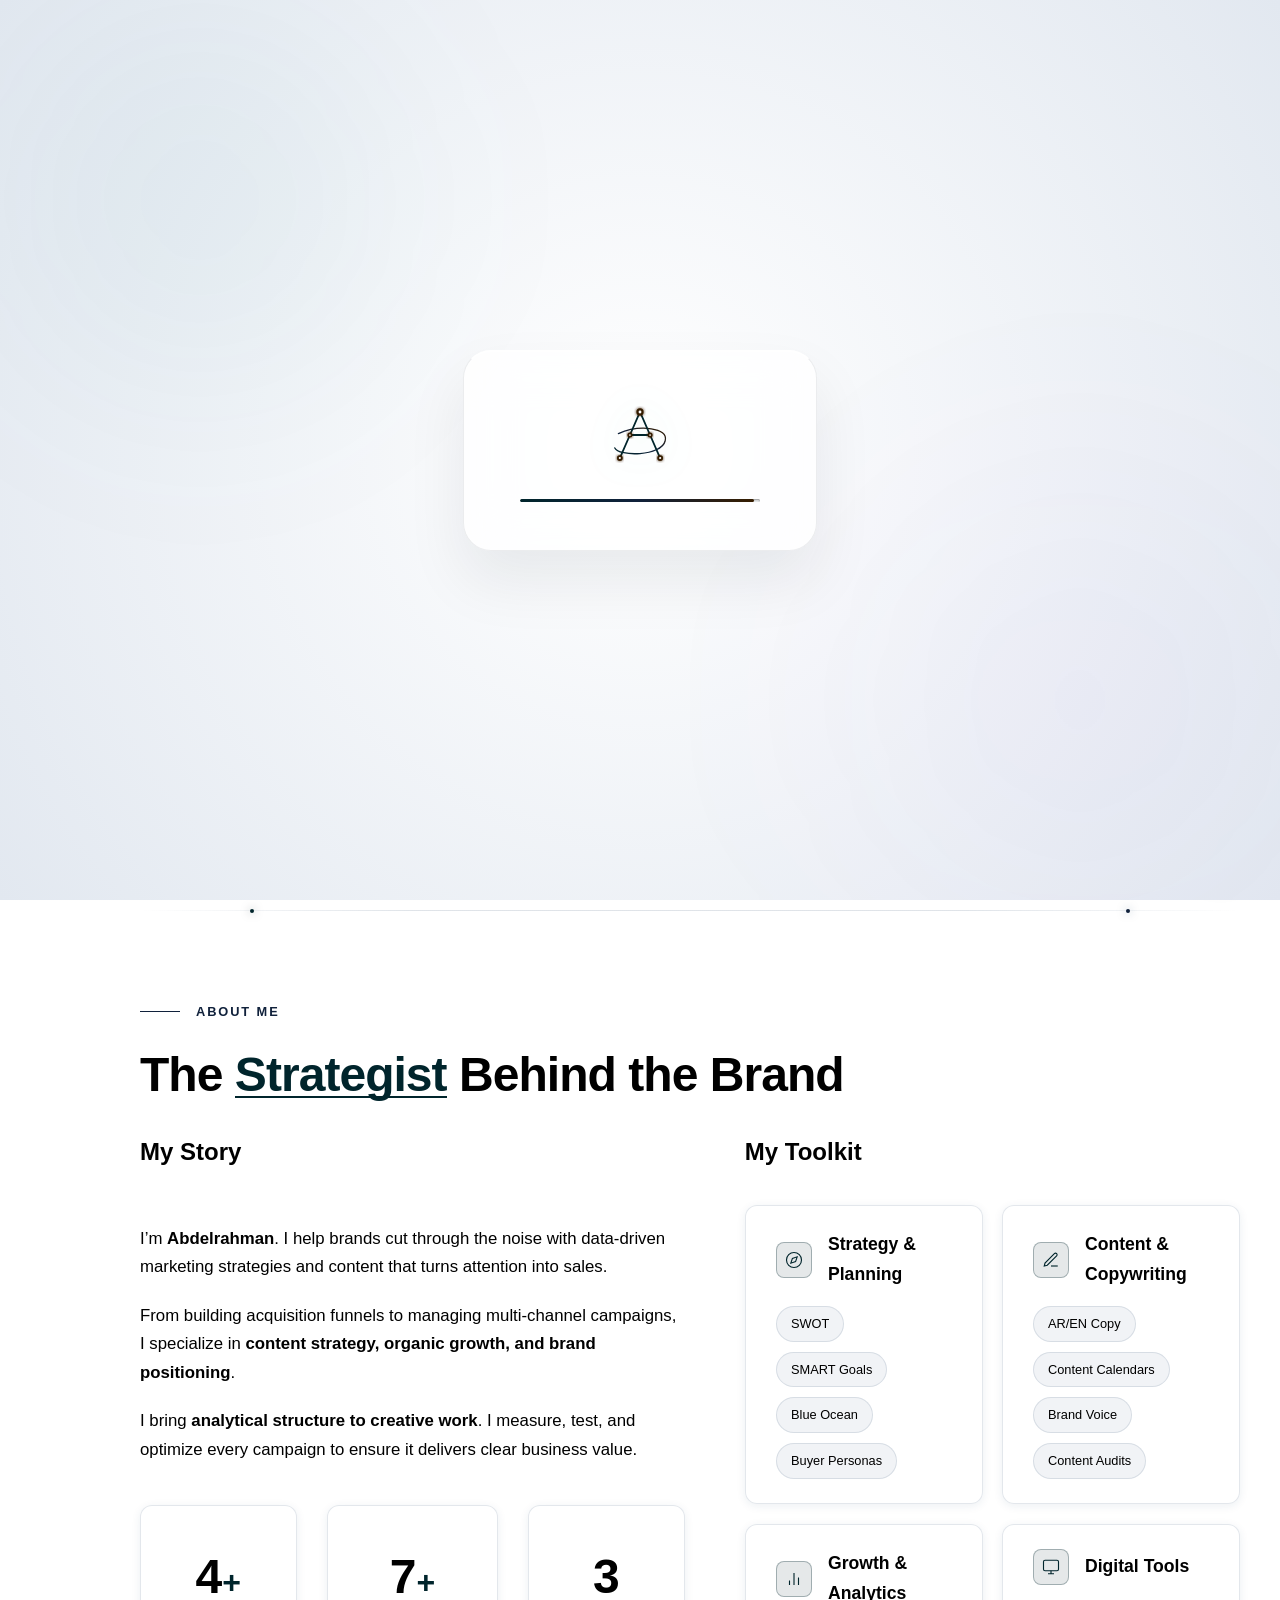
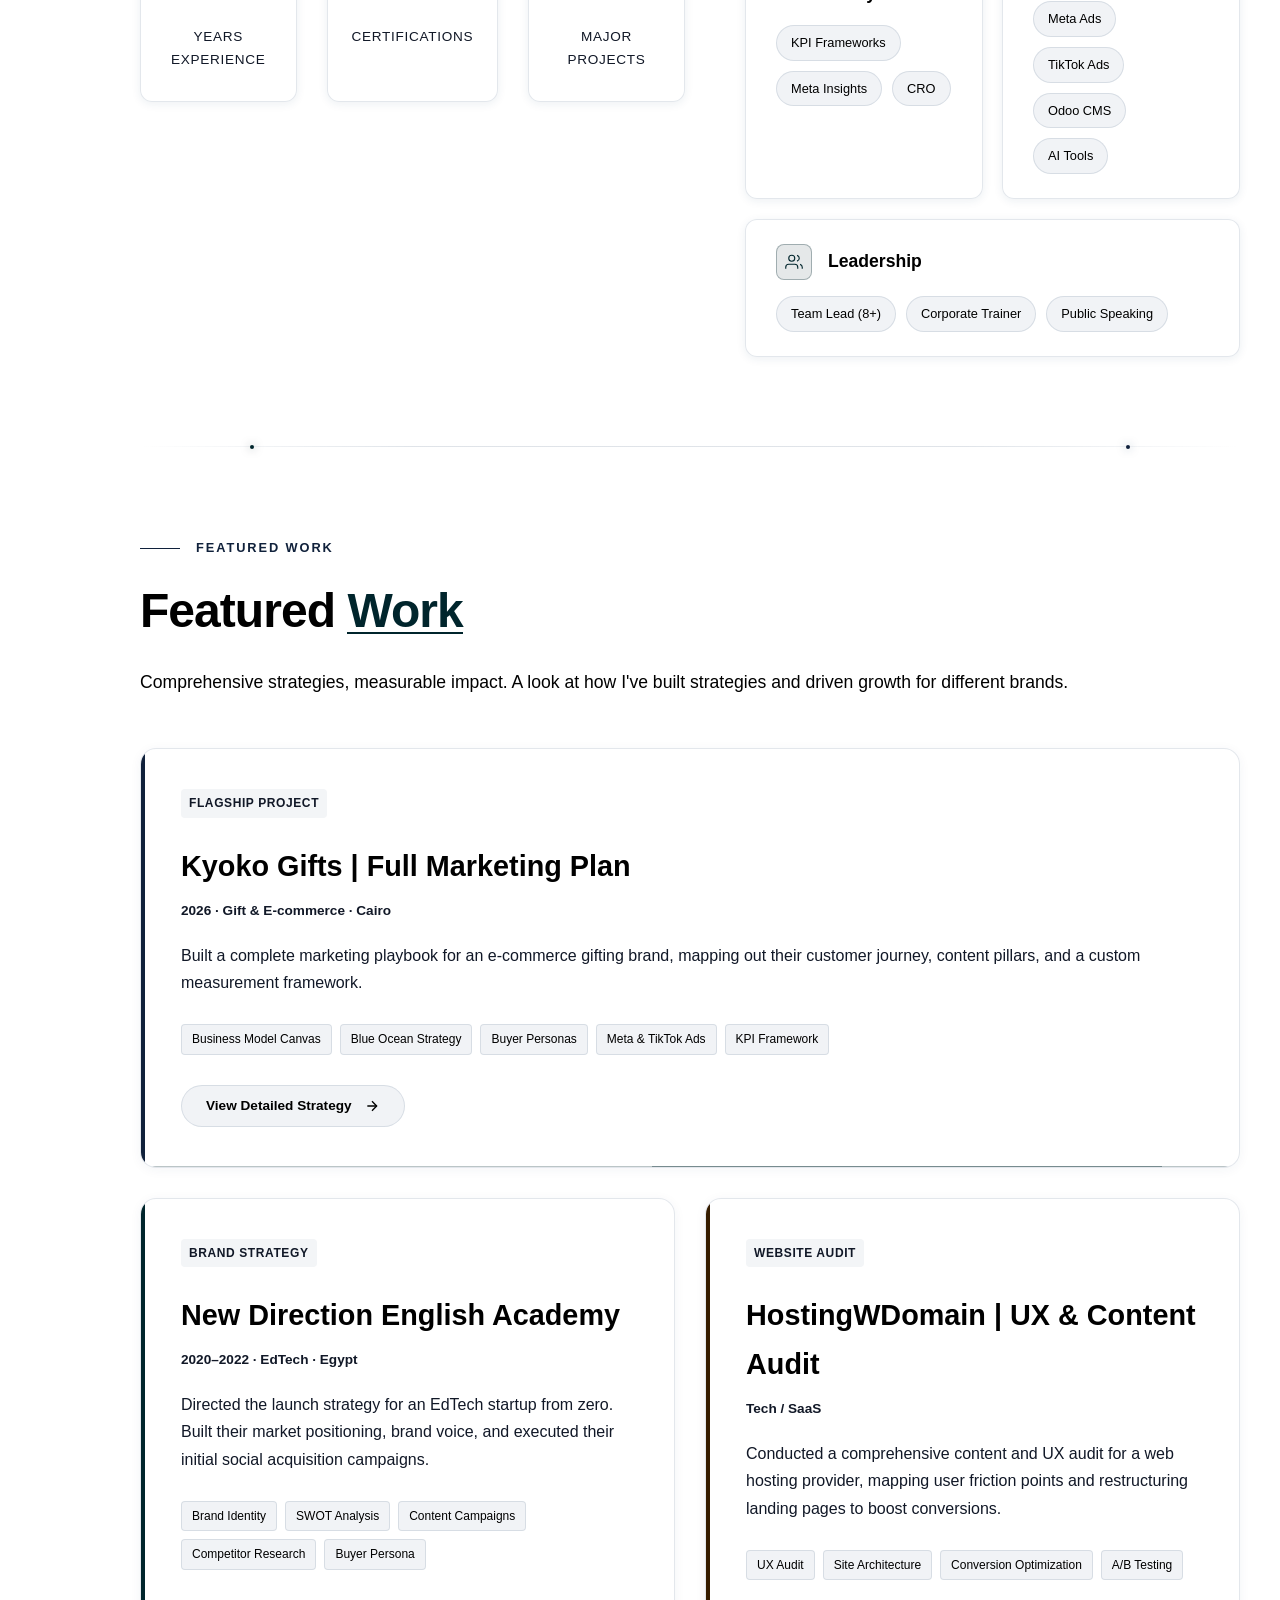
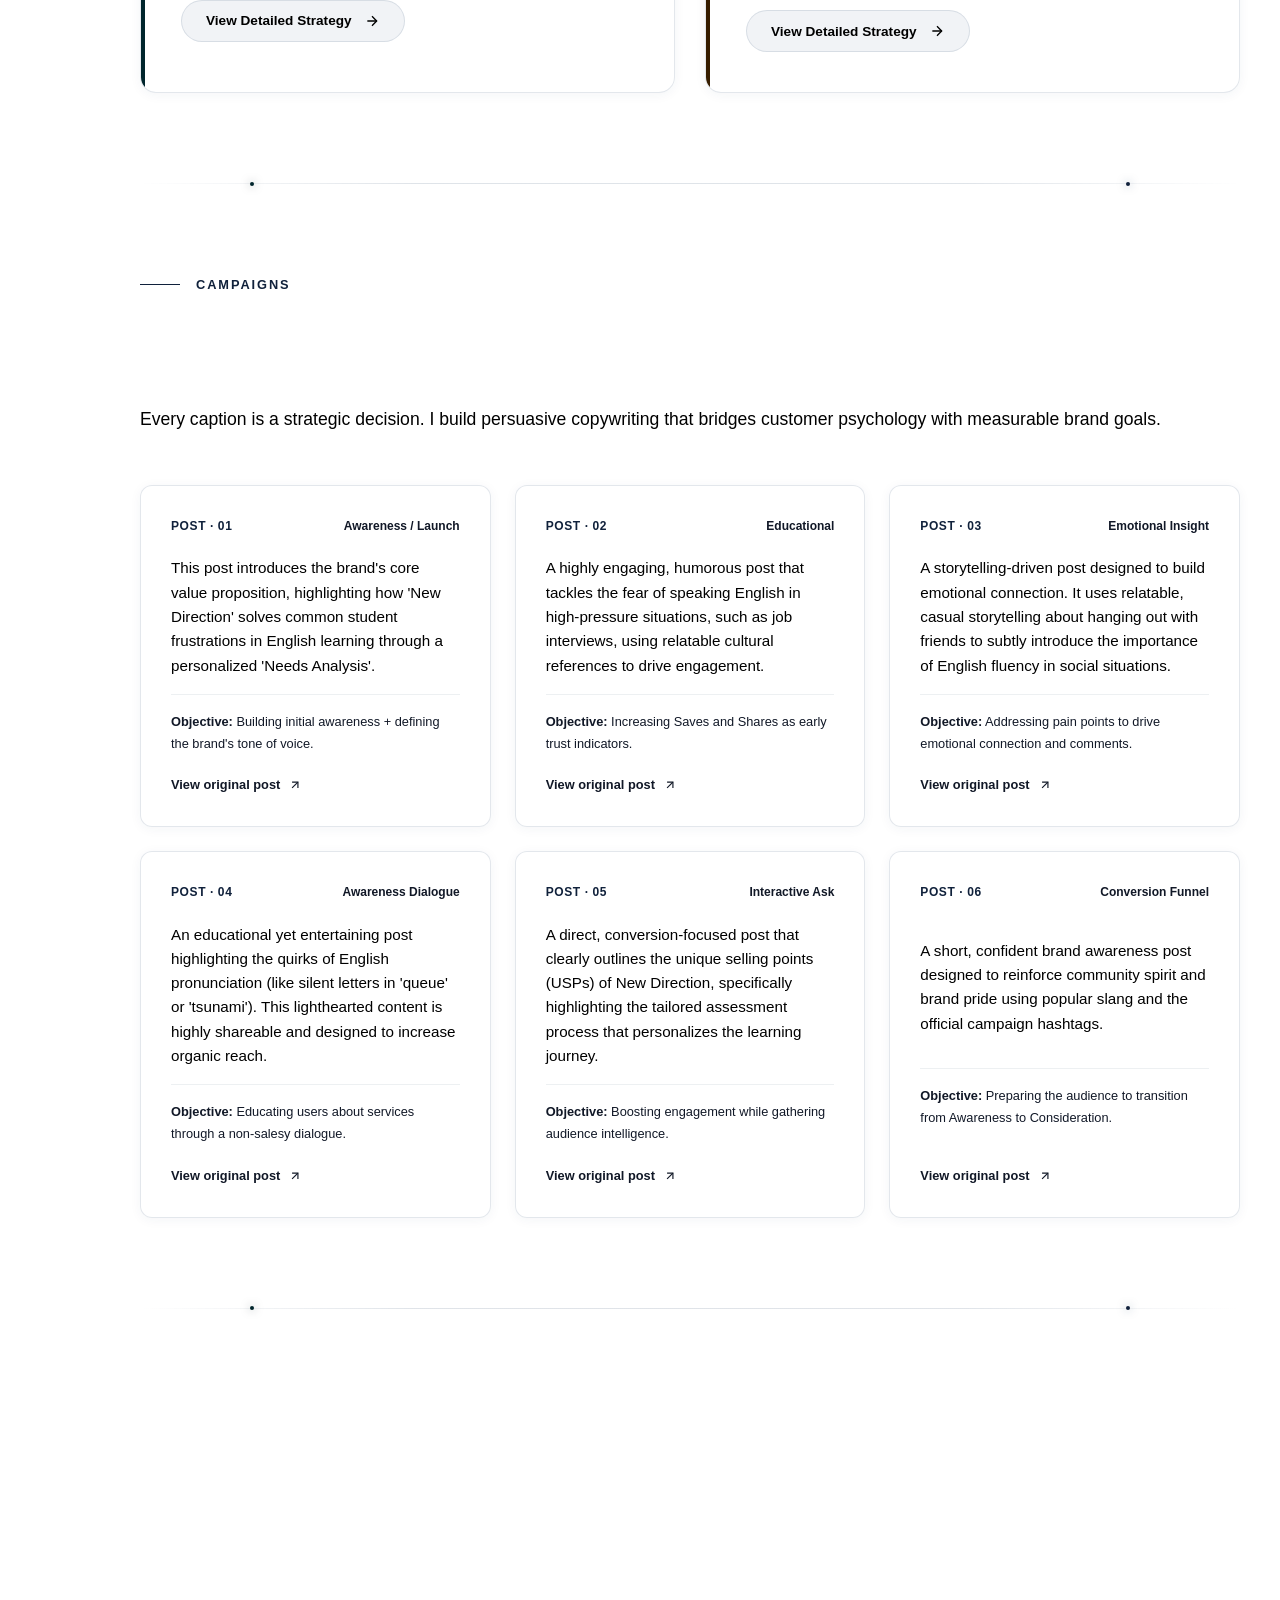
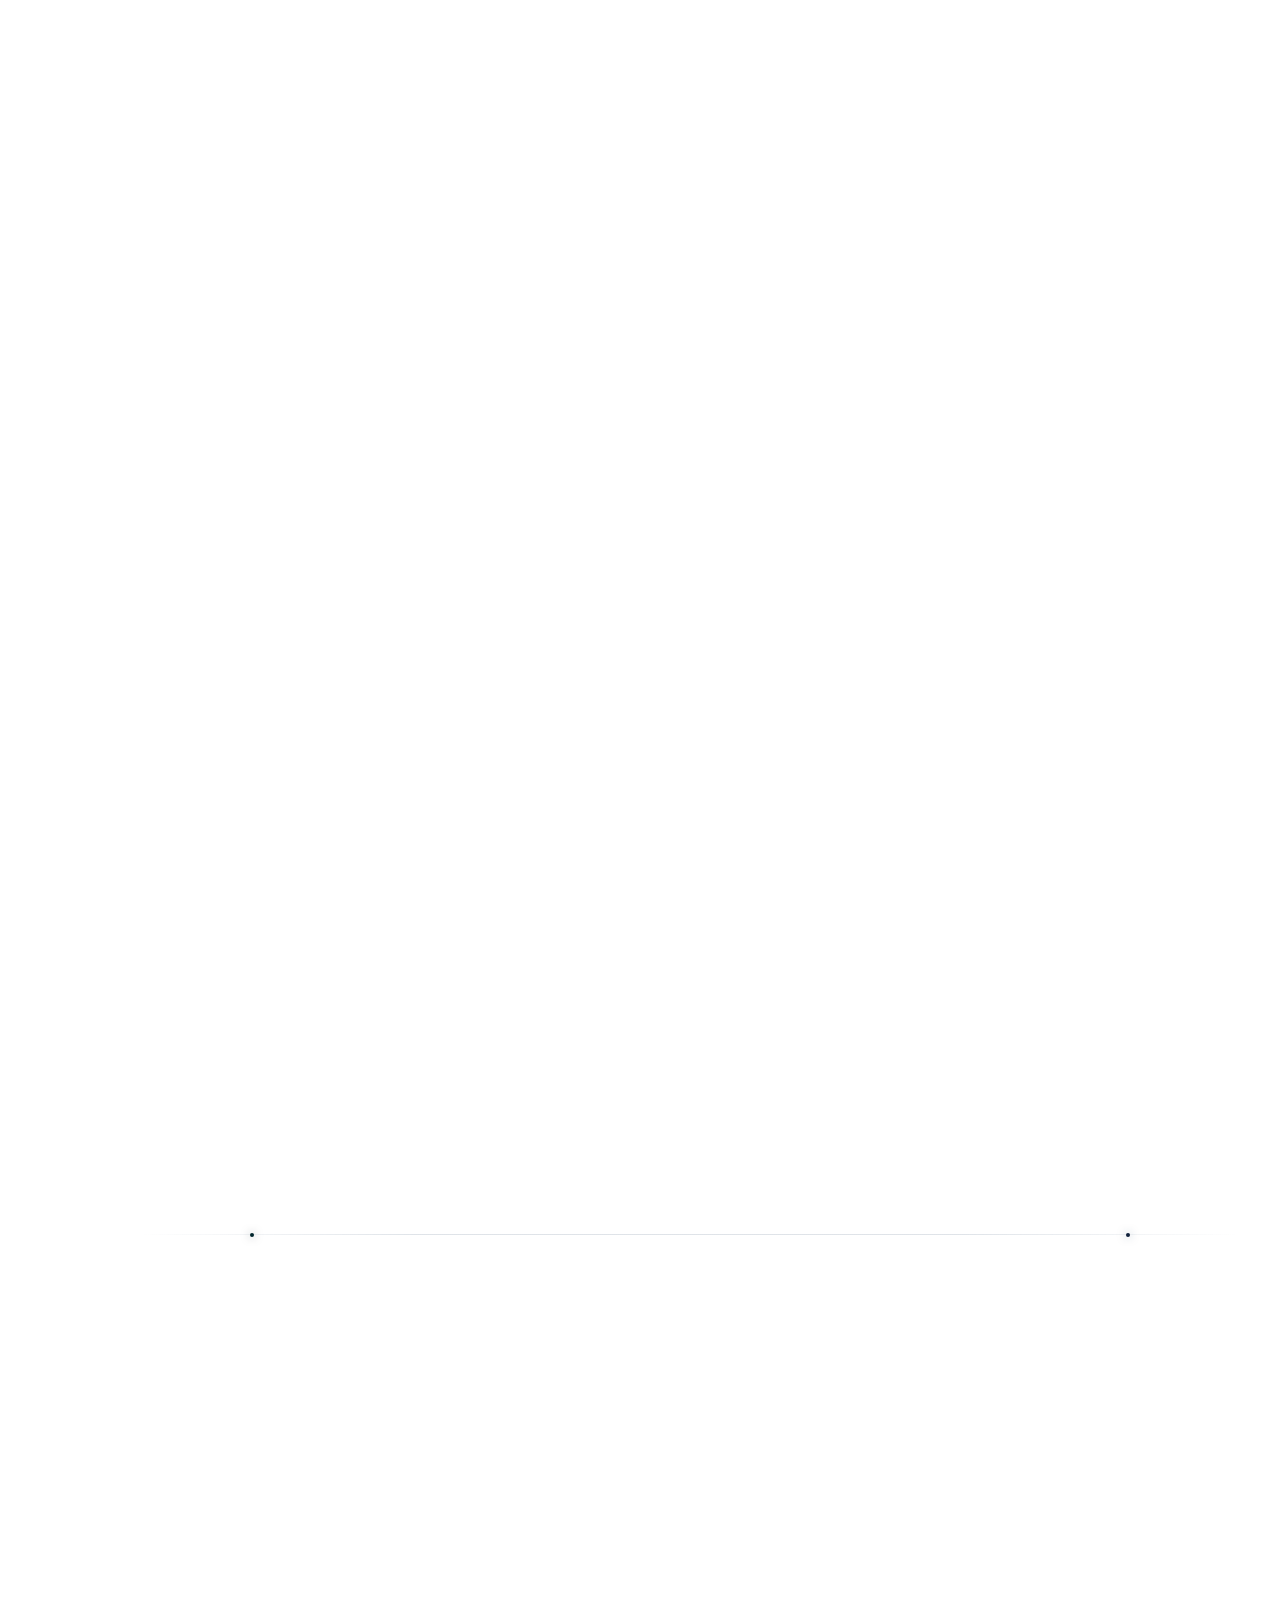
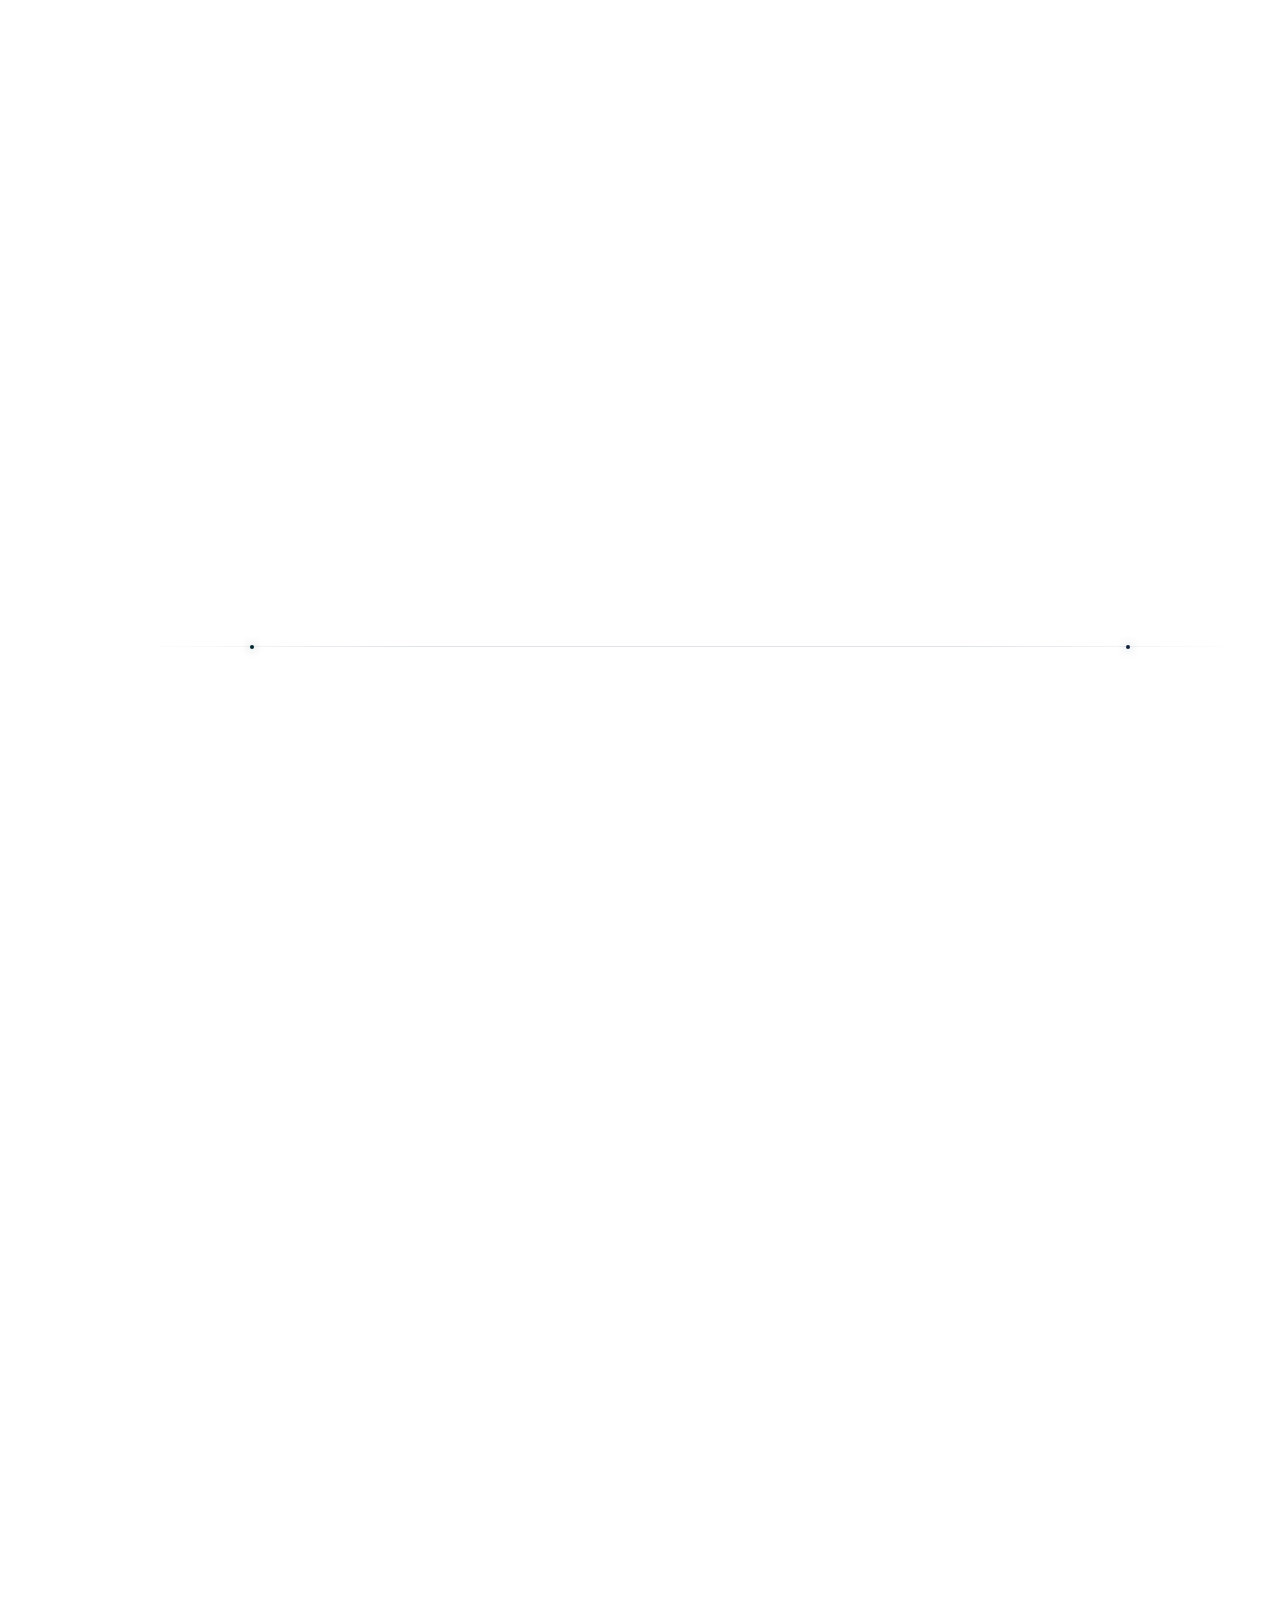
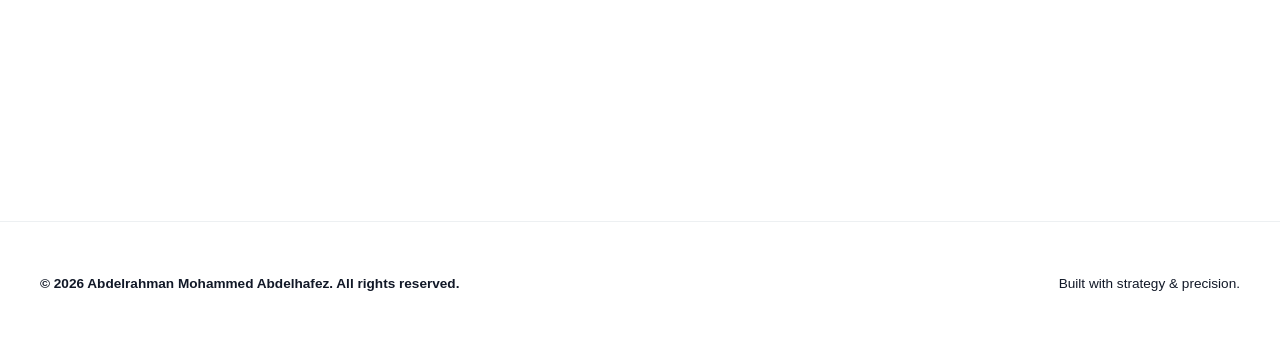
==== commit 05fddaef: "Refactor: Replace card tilts, magnetic buttons, and drawers with hardware-accelerated GSAP timelines" ====
--- a/cv plan/index.html
+++ b/cv plan/index.html
@@ -7,7 +7,7 @@
   <meta name="description" content="Portfolio of Abdelrahman Mohammed Abdelhafez | Digital Marketer, Marketing Strategist, and Content Planner." />
   <link rel="preload" href="fonts/LDIoaomQNQcsA88c7O9yZ4KMCoOg4Ko20yw.woff2" as="font" type="font/woff2" crossorigin />
   <link rel="preload" href="fonts/Qw3CZRtWPQCuHme67tEYUIx3Kh0PHR9N6Ys43PWrfQ.woff2" as="font" type="font/woff2" crossorigin />
-  <link rel="stylesheet" href="style.css?v=4.3.9" />
+  <link rel="stylesheet" href="style.css?v=4.4.0" />
   <link rel="icon" type="image/svg+xml" href="logo.svg" />
 
   <!-- Open Graph / Facebook / LinkedIn -->
@@ -1590,7 +1590,7 @@
       <div id="chat-messages-container" class="chat-messages-container"></div>
       
       <!-- Suggestion Chips -->
-      <div id="chat-suggestions-container" class="chat-suggestions-container"></div>
+      <div id="chat-suggestions-container" class="chat-suggestions-container hidden"></div>
 
       <!-- Input Area -->
       <form id="chat-input-form" class="chat-input-form">
@@ -1609,6 +1609,6 @@
   <script src="https://cdnjs.cloudflare.com/ajax/libs/gsap/3.12.5/ScrollTrigger.min.js" defer></script>
   <script src="https://cdn.jsdelivr.net/gh/studio-freight/lenis@1/bundled/lenis.min.js" defer></script>
 
-  <script src="script.js?v=4.3.9" defer></script>
+  <script src="script.js?v=4.4.0" defer></script>
 </body>
 </html>
--- a/cv plan/style.css
+++ b/cv plan/style.css
@@ -5004,3 +5004,31 @@
   content-visibility: auto;
   contain-intrinsic-size: 800px;
 }
+
+/* ----- 12d. CHATBOT SUGGESTIONS TOGGLE BUTTON ----- */
+.chat-suggestions-toggle {
+  background: none;
+  border: none;
+  color: var(--text-muted);
+  cursor: pointer;
+  display: flex;
+  align-items: center;
+  justify-content: center;
+  padding: 4px;
+  transition: all 0.3s cubic-bezier(0.16, 1, 0.3, 1);
+  outline: none;
+}
+.chat-suggestions-toggle:hover,
+.chat-suggestions-toggle.active {
+  color: var(--color-cyan) !important;
+  transform: scale(1.1);
+}
+.chat-suggestions-toggle svg {
+  width: 20px;
+  height: 20px;
+}
+
+/* Hide suggestions container */
+.chat-suggestions-container.hidden {
+  display: none !important;
+}
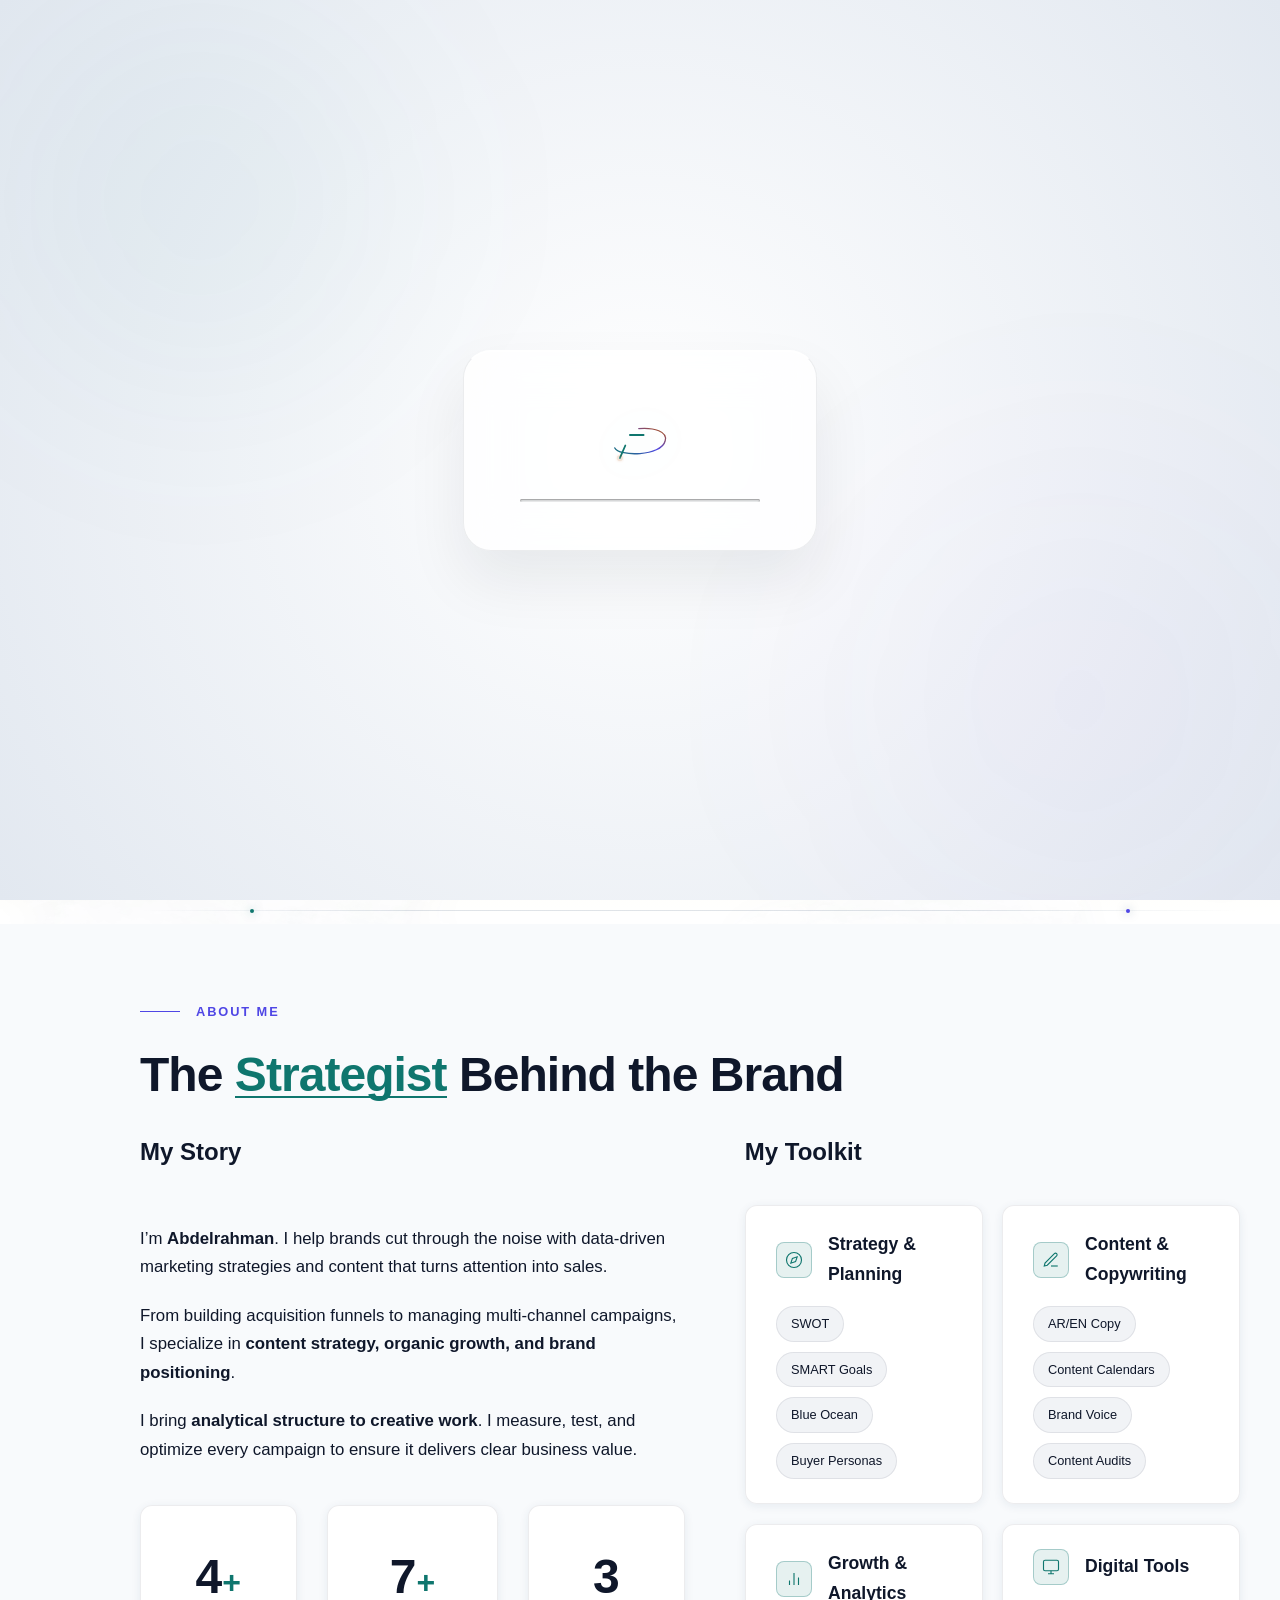
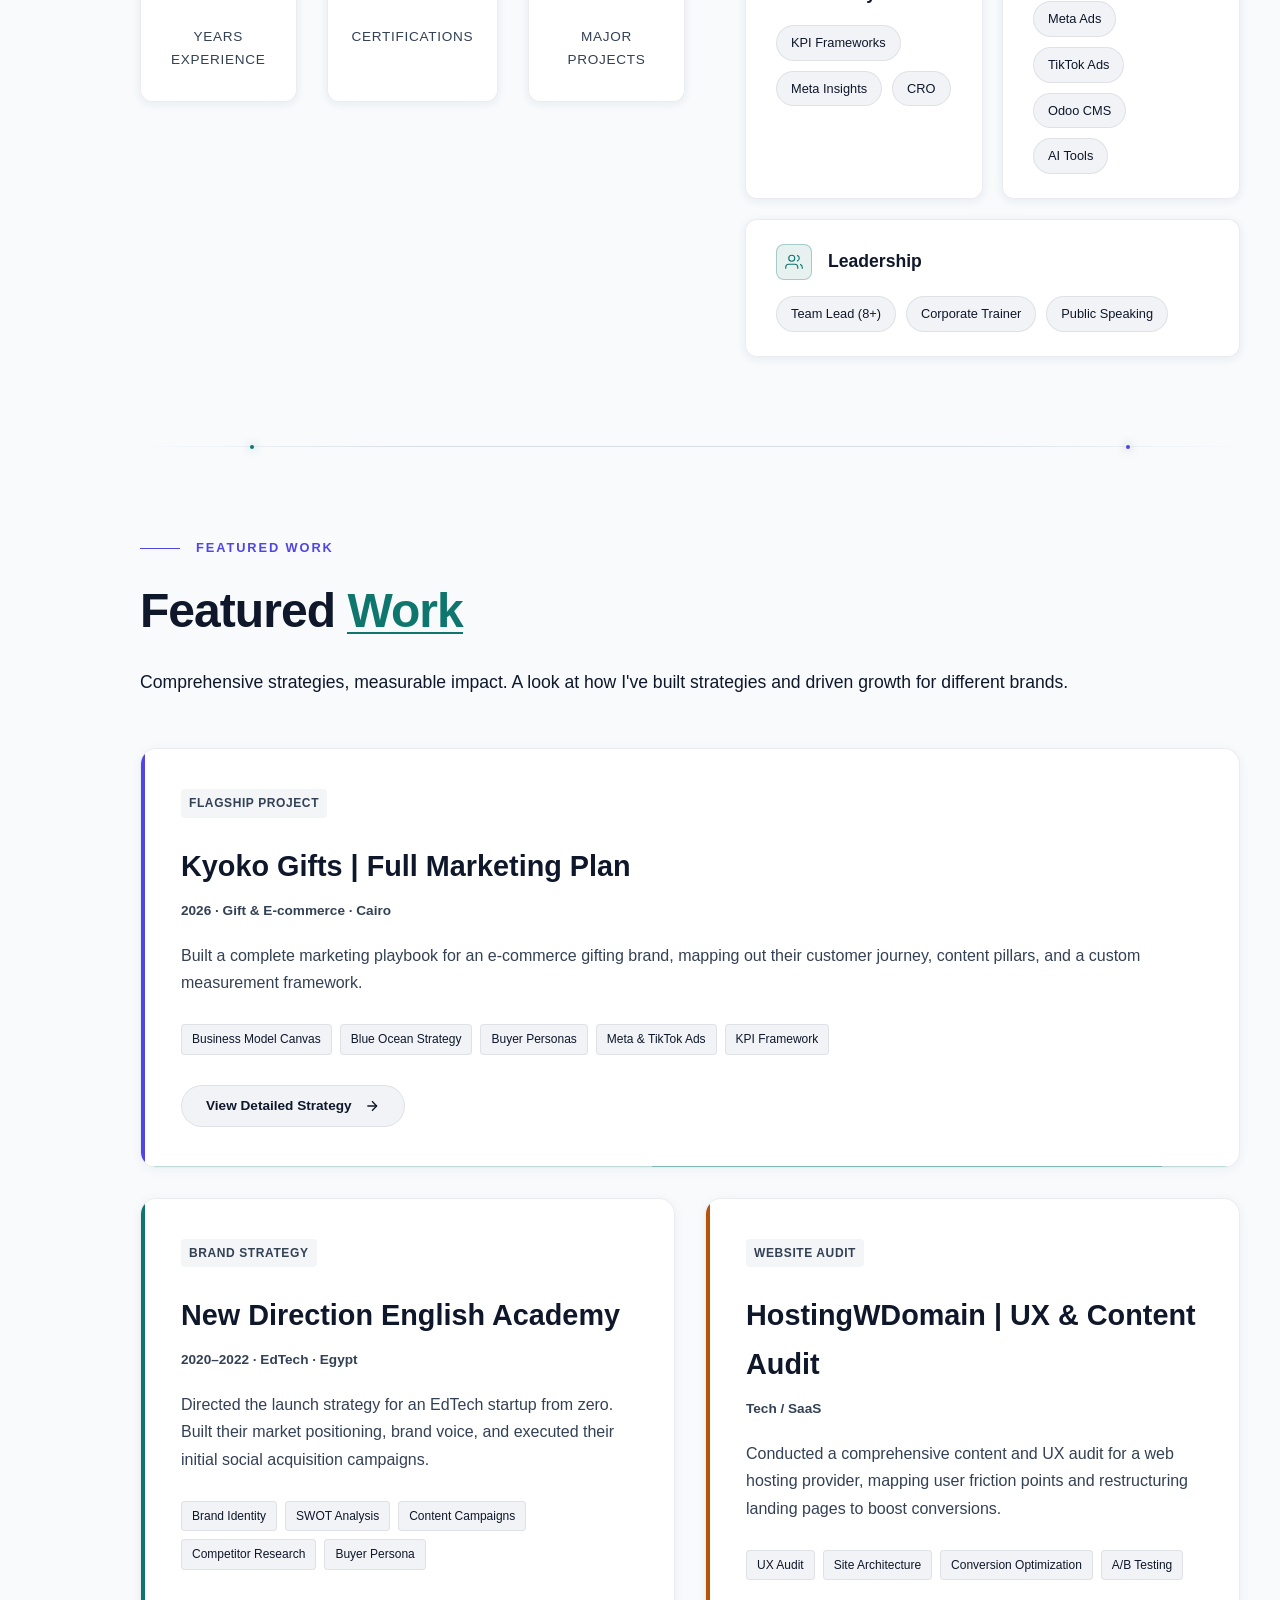
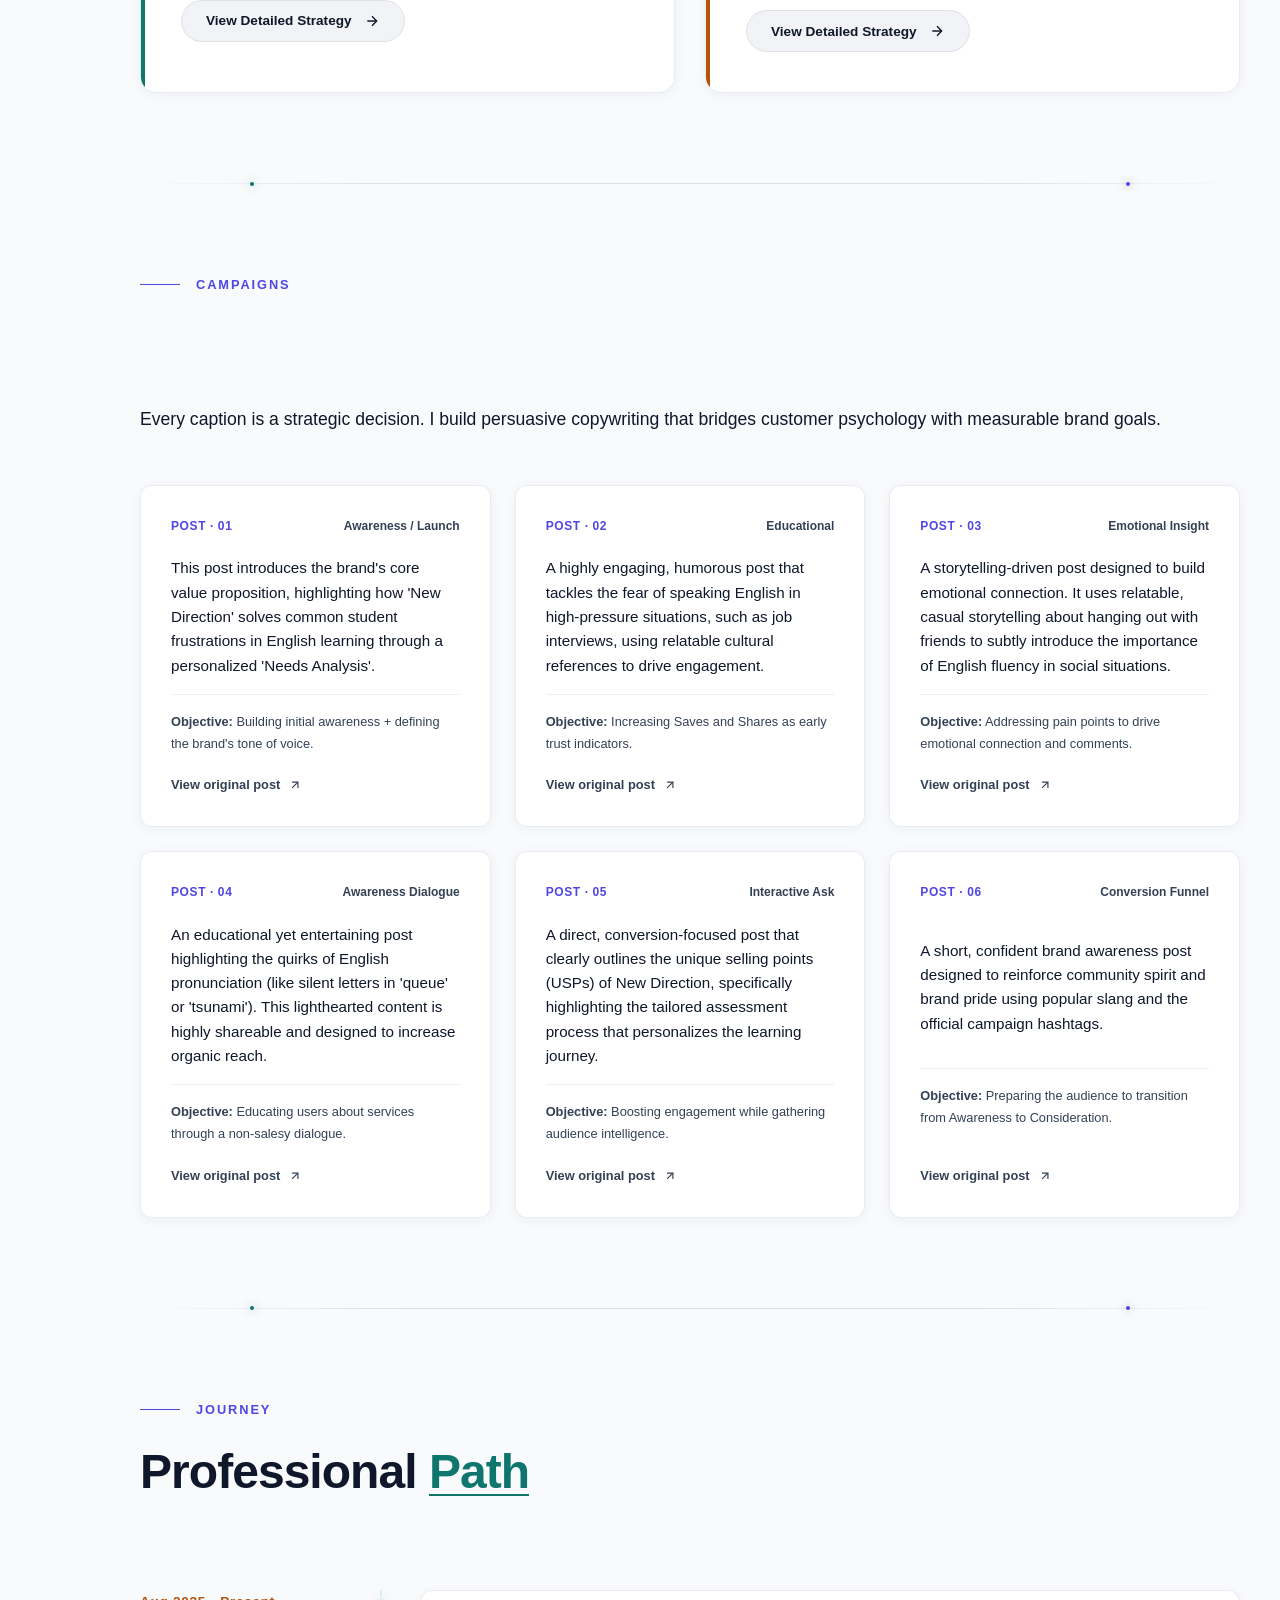
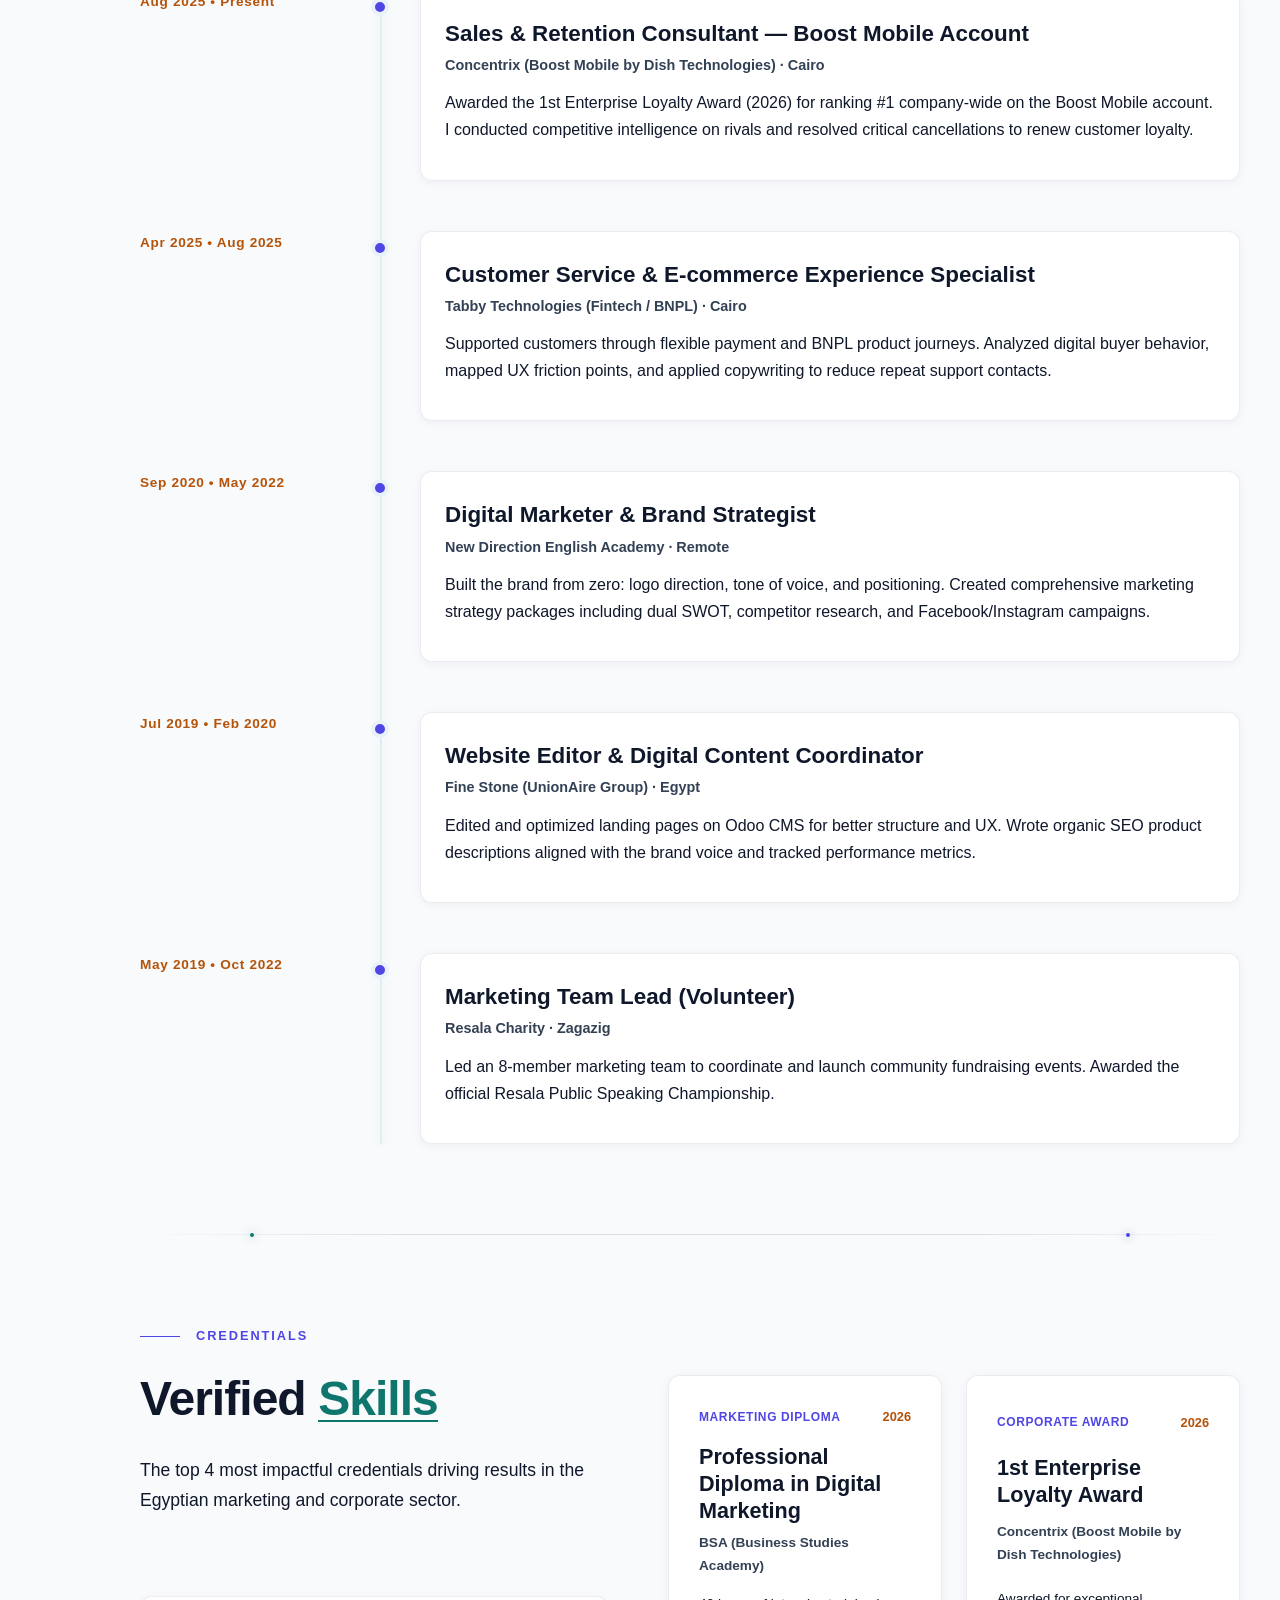
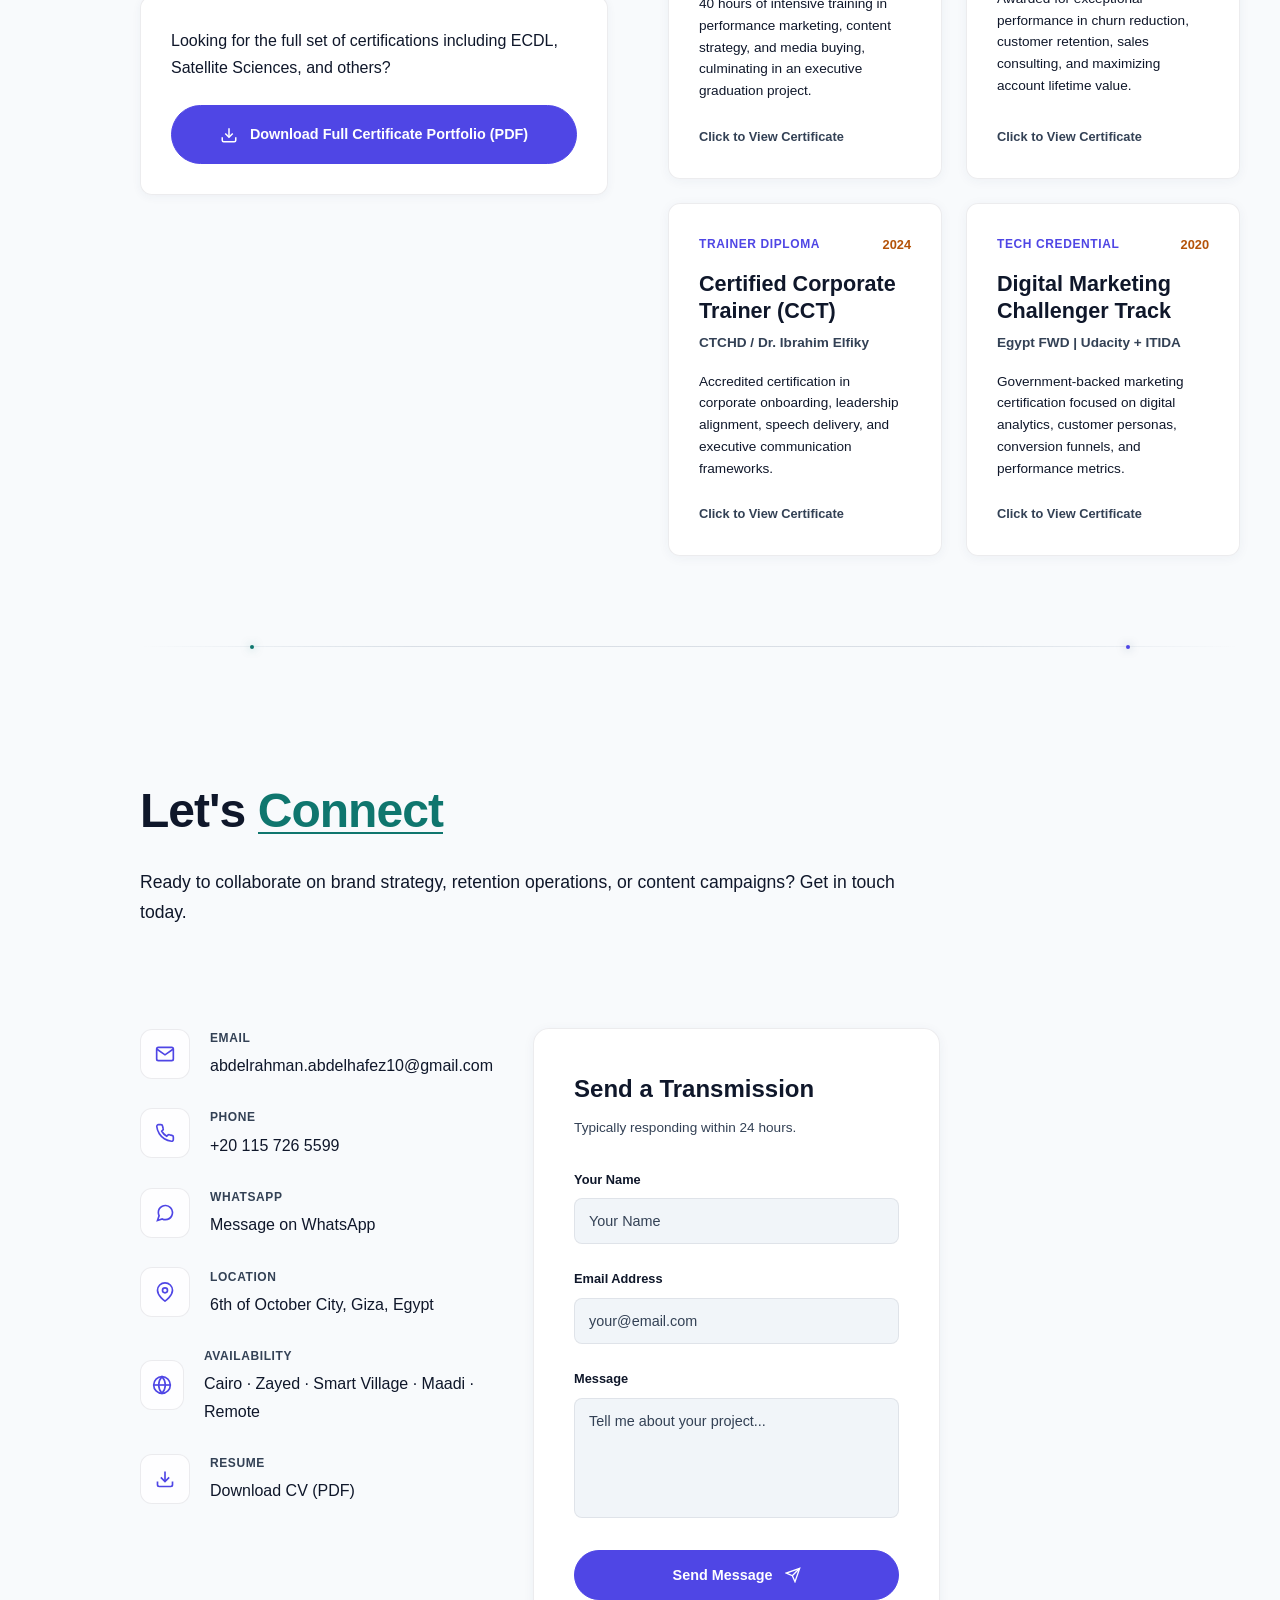
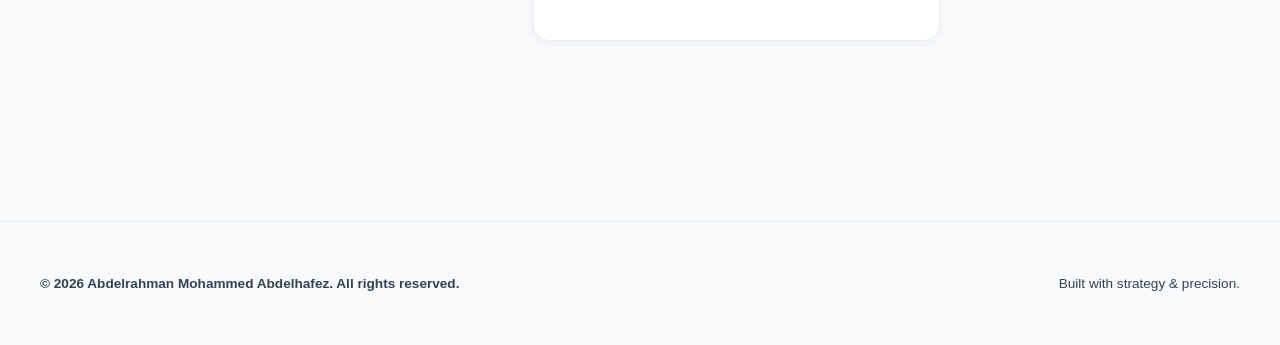
==== commit 25f00545: "Performance: Eliminate forced reflow blocking time by deferring geometry calculations to load event," ====
--- a/cv plan/index.html
+++ b/cv plan/index.html
@@ -83,7 +83,6 @@
   </div>
 
   <canvas id="three-planet-canvas" class="bg-planet-stage" aria-hidden="true"></canvas>
-
 
   <div class="mobile-nav-overlay" id="mobile-nav-overlay">
     <button class="mobile-close" id="mobile-close" aria-label="Close Menu">
@@ -710,7 +709,7 @@
                 <span class="lang-en">Aug 2025 • Present</span>
                 <span class="lang-ar">أغسطس ٢٠٢٥ | حتى الآن</span>
               </span>
-              <div class="timeline-content timeline-card">
+              <div class="timeline-content timeline-card" data-drawer="drawer-journey-concentrix">
                 <h3 class="timeline-role">
                   <span class="lang-en">Sales &amp; Retention Consultant — Boost Mobile Account</span>
                   <span class="lang-ar">مستشار مبيعات واستبقاء العملاء — حساب بوست موبايل</span>
@@ -731,7 +730,7 @@
                 <span class="lang-en">Apr 2025 • Aug 2025</span>
                 <span class="lang-ar">أبريل ٢٠٢٥ | أغسطس ٢٠٢٥</span>
               </span>
-              <div class="timeline-content timeline-card">
+              <div class="timeline-content timeline-card" data-drawer="drawer-journey-tabby">
                 <h3 class="timeline-role">
                   <span class="lang-en">Customer Service &amp; E-commerce Experience Specialist</span>
                   <span class="lang-ar">أخصائي خدمة العملاء وتجربة التجارة الإلكترونية</span>
@@ -752,7 +751,7 @@
                 <span class="lang-en">Sep 2020 • May 2022</span>
                 <span class="lang-ar">سبتمبر ٢٠٢٠ | مايو ٢٠٢٢</span>
               </span>
-              <div class="timeline-content timeline-card">
+              <div class="timeline-content timeline-card" data-drawer="drawer-journey-new-direction">
                 <h3 class="timeline-role">
                   <span class="lang-en">Digital Marketer &amp; Brand Strategist</span>
                   <span class="lang-ar">مسوق رقمي ومخطط استراتيجي للعلامة التجارية</span>
@@ -773,7 +772,7 @@
                 <span class="lang-en">Jul 2019 • Feb 2020</span>
                 <span class="lang-ar">يوليو ٢٠١٩ | فبراير ٢٠٢٠</span>
               </span>
-              <div class="timeline-content timeline-card">
+              <div class="timeline-content timeline-card" data-drawer="drawer-journey-fine-stone">
                 <h3 class="timeline-role">
                   <span class="lang-en">Website Editor &amp; Digital Content Coordinator</span>
                   <span class="lang-ar">محرر موقع إلكتروني ومنسق محتوى رقمي</span>
@@ -794,7 +793,7 @@
                 <span class="lang-en">May 2019 • Oct 2022</span>
                 <span class="lang-ar">مايو ٢٠١٩ | أكتوبر ٢٠٢٢</span>
               </span>
-              <div class="timeline-content timeline-card">
+              <div class="timeline-content timeline-card" data-drawer="drawer-journey-resala">
                 <h3 class="timeline-role">
                   <span class="lang-en">Marketing Team Lead (Volunteer)</span>
                   <span class="lang-ar">قائد فريق التسويق (عمل تطوعي)</span>
@@ -1067,7 +1066,7 @@
     </div>
   </footer>
 
-  <div class="lightbox-modal" id="cert-lightbox" aria-hidden="true"><div class="lightbox-overlay"></div><button class="lightbox-close" aria-label="Close Lightbox"><svg viewBox="0 0 24 24" fill="none" stroke="currentColor" stroke-width="2"><line x1="18" y1="6" x2="6" y2="18"/><line x1="6" y1="6" x2="18" y2="18"/></svg></button><div class="lightbox-content-box"><img src="" alt="Certificate Enlarged" class="lightbox-img" /></div></div>
+  <div class="lightbox-modal" id="cert-lightbox" aria-hidden="true"><div class="lightbox-overlay"></div><button class="lightbox-close" aria-label="Close Lightbox"><svg viewBox="0 0 24 24" fill="none" stroke="currentColor" stroke-width="2"><line x1="18" y1="6" x2="6" y2="18"/><line x1="6" y1="6" x2="18" y2="18"/></svg></button><div class="lightbox-content-box"><img src="" alt="Certificate Enlarged" class="lightbox-img" width="1200" height="900" /></div></div>
 
   <!-- Drawers -->
   <div class="project-drawer" id="drawer-kyoko" aria-hidden="true">
@@ -1290,6 +1289,9 @@
             <span class="lang-en">Blue Ocean Strategy</span><span class="lang-ar">استراتيجية المحيط الأزرق</span>
             <span class="lang-en">Buyer Personas</span><span class="lang-ar">تحديد شخصية العميل</span>
             <span class="lang-en">Business Model Canvas (BMC)</span><span class="lang-ar">مخطط نموذج العمل التجاري</span>
+            <span class="lang-en">Customer Journey Mapping</span><span class="lang-ar">رسم خرائط رحلة العميل</span>
+            <span class="lang-en">Pricing Strategy</span><span class="lang-ar">استراتيجية التسعير والتنافس</span>
+            <span class="lang-en">Market Segmentation</span><span class="lang-ar">تقسيم وتحديد قطاعات السوق</span>
           </div>
           <div class="drawer-highlights-section">
             <h4 class="section-sub-title">
@@ -1307,6 +1309,24 @@
               <h5 class="lang-ar">التمركز التسويقي في المحيط الأزرق</h5>
               <p class="lang-en">Analyzing competitors to discover underserved niches, allowing campaigns to focus on high-value, low-friction audiences.</p>
               <p class="lang-ar">تحليل المنافسين لاستكشاف الفرص غير المستغلة، مما يسمح للحملات بالتركيز على الجماهير ذات القيمة العالية والابتعاد عن التنافس الضار.</p>
+            </div>
+            <div class="highlight-mini-card">
+              <h5 class="lang-en">Customer Journey Mapping</h5>
+              <h5 class="lang-ar">رسم خرائط رحلة العميل</h5>
+              <p class="lang-en">Mapping digital touchpoints to identify friction and optimize conversions throughout the marketing funnel.</p>
+              <p class="lang-ar">تحديد كافة نقاط التفاعل الرقمية مع العميل للكشف عن معوقات الشراء وتحسين رحلة التحويل بالكامل.</p>
+            </div>
+            <div class="highlight-mini-card">
+              <h5 class="lang-en">Pricing Strategy</h5>
+              <h5 class="lang-ar">استراتيجية التسعير والتنافس</h5>
+              <p class="lang-en">Analyzing competitor price structures to define value propositions and optimized commercial margins.</p>
+              <p class="lang-ar">تحليل هيكل أسعار المنافسين لتحديد القيمة المقترحة المثالية وحساب الهوامش التجارية بدقة.</p>
+            </div>
+            <div class="highlight-mini-card">
+              <h5 class="lang-en">Market Segmentation</h5>
+              <h5 class="lang-ar">تقسيم وتحديد قطاعات السوق</h5>
+              <p class="lang-en">Grouping prospects based on demographics, behavior, and intent to customize personalized ad creatives.</p>
+              <p class="lang-ar">تصنيف العملاء المحتملين بناءً على الخصائص الجغرافية والسلوك ونية الشراء لتخصيص الإعلانات الإبداعية.</p>
             </div>
           </div>
         </div>
@@ -1339,6 +1359,9 @@
             <span class="lang-en">Hero/Hub/Hygiene</span><span class="lang-ar">هيكلة وتصنيف المحتوى</span>
             <span class="lang-en">Brand Voice</span><span class="lang-ar">تحديد نبرة صوت العلامة</span>
             <span class="lang-en">Content Audits</span><span class="lang-ar">تدقيق وتقييم المحتوى</span>
+            <span class="lang-en">Content Pillars</span><span class="lang-ar">ركائز المحتوى الأساسية</span>
+            <span class="lang-en">UGC Strategy</span><span class="lang-ar">استراتيجية المحتوى من المستخدمين</span>
+            <span class="lang-en">Hashtag Strategy</span><span class="lang-ar">استراتيجية الهاشتاج والانتشار</span>
           </div>
           <div class="drawer-highlights-section">
             <h4 class="section-sub-title">
@@ -1356,6 +1379,24 @@
               <h5 class="lang-ar">تقييم وتدقيق جودة المحتوى</h5>
               <p class="lang-en">Reviewing existing content pipelines to remove fluff, correct brand messaging alignment, and increase conversion cues.</p>
               <p class="lang-ar">مراجعة وتقييم قنوات المحتوى الرقمي لإزالة الحشو والتكرار، ضبط اتساق الرسائل التسويقية مع هوية العلامة التجارية، وتطوير محفزات اتخاذ إجراء الشراء (CTAs).</p>
+            </div>
+            <div class="highlight-mini-card">
+              <h5 class="lang-en">UGC Strategy</h5>
+              <h5 class="lang-ar">استراتيجية المحتوى من المستخدمين</h5>
+              <p class="lang-en">Crafting campaigns that encourage customers to create reviews and visual content, boosting organic trust.</p>
+              <p class="lang-ar">تصميم مبادرات تحث العملاء على إنشاء محتوى مرئي وتقييمات إيجابية، مما يعزز المصداقية العضوية بشكل مباشر.</p>
+            </div>
+            <div class="highlight-mini-card">
+              <h5 class="lang-en">Content Pillars</h5>
+              <h5 class="lang-ar">ركائز المحتوى الأساسية</h5>
+              <p class="lang-en">Structuring content around primary brand themes to ensure consistent brand message alignment.</p>
+              <p class="lang-ar">تقسيم المحتوى إلى ركائز موضوعية أساسية لضمان تقديم رسالة متسقة ومتوازنة للعلامة التجارية باستمرار.</p>
+            </div>
+            <div class="highlight-mini-card">
+              <h5 class="lang-en">Hashtag Strategy</h5>
+              <h5 class="lang-ar">استراتيجية الهاشتاج والانتشار</h5>
+              <p class="lang-en">Analyzing trending hashtags and categorizing them for maximum reach and discoverability across social networks.</p>
+              <p class="lang-ar">تحليل ودراسة الهاشتاجات الأكثر تفاعلاً وتصنيفها لتحقيق أقصى قدر من الوصول العضوي عبر شبكات التواصل الاجتماعي.</p>
             </div>
           </div>
         </div>
@@ -1388,6 +1429,9 @@
             <span class="lang-en">Competitor Analysis</span><span class="lang-ar">دراسة وتحليل المنافسين</span>
             <span class="lang-en">CRO</span><span class="lang-ar">تحسين معدل التحويل</span>
             <span class="lang-en">Customer Retention</span><span class="lang-ar">استبقاء العملاء وولائهم</span>
+            <span class="lang-en">Retargeting</span><span class="lang-ar">حملات إعادة الاستهداف</span>
+            <span class="lang-en">A/B Testing</span><span class="lang-ar">اختبارات المقارنة الثنائية A/B</span>
+            <span class="lang-en">Funnel Optimization</span><span class="lang-ar">تحسين وتطوير قمع المبيعات</span>
           </div>
           <div class="drawer-highlights-section">
             <h4 class="section-sub-title">
@@ -1405,6 +1449,24 @@
               <h5 class="lang-ar">مؤشرات الأداء القابلة للتنفيذ</h5>
               <p class="lang-en">Focusing budget allocations on key revenue drivers like Customer Lifetime Value (LTV) and Cost Per Acquisition (CPA) instead of vanity stats.</p>
               <p class="lang-ar">توجيه الميزانيات التسويقية نحو مؤشرات النمو الأساسية مثل القيمة الدائمة للعميل (LTV) وتكلفة الاستحواذ (CPA) بدلاً من المقاييس المظهرية غير المجدية (Vanity Metrics).</p>
+            </div>
+            <div class="highlight-mini-card">
+              <h5 class="lang-en">Funnel Optimization</h5>
+              <h5 class="lang-ar">تحسين وتطوير قمع المبيعات</h5>
+              <p class="lang-en">Diagnosing drops in awareness, consideration, and conversion phases to enhance overall acquisition ROI.</p>
+              <p class="lang-ar">تشخيص وتحليل نسب التسرب في مراحل الوعي والاهتمام والتحويل لرفع العائد الإجمالي على الاستثمار التسويقي.</p>
+            </div>
+            <div class="highlight-mini-card">
+              <h5 class="lang-en">A/B Testing</h5>
+              <h5 class="lang-ar">اختبارات المقارنة الثنائية A/B</h5>
+              <p class="lang-en">Running controlled experiments on ad copies, designs, and landing pages to isolate high-performing variants.</p>
+              <p class="lang-ar">إجراء تجارب مقارنة منضبطة على نصوص الإعلانات والتصاميم وصفحات الهبوط لتحديد وبناء النسخ الأكثر فعالية.</p>
+            </div>
+            <div class="highlight-mini-card">
+              <h5 class="lang-en">Retargeting</h5>
+              <h5 class="lang-ar">إعادة الاستهداف الذكي</h5>
+              <p class="lang-en">Setting custom audience pools based on user web behavior to bring back warmer prospects.</p>
+              <p class="lang-ar">إعداد شرائح جماهيرية مخصصة ومبنية على سلوك زوار الموقع لإعادة استهدافهم وتحفيزهم على إتمام الشراء.</p>
             </div>
           </div>
         </div>
@@ -1438,6 +1500,9 @@
             <span class="lang-en">Odoo CMS</span><span class="lang-ar">نظام أودو لإدارة المواقع</span>
             <span class="lang-en">AI Productivity</span><span class="lang-ar">أدوات الذكاء الاصطناعي</span>
             <span class="lang-en">Office 365</span><span class="lang-ar">حزمة مايكروسوفت أوفيس</span>
+            <span class="lang-en">Google Analytics</span><span class="lang-ar">أداة تحليلات جوجل</span>
+            <span class="lang-en">Notion</span><span class="lang-ar">برنامج نوشن لإدارة العمل</span>
+            <span class="lang-en">Trello</span><span class="lang-ar">منصة تريلو لتنظيم المهام</span>
           </div>
           <div class="drawer-highlights-section">
             <h4 class="section-sub-title">
@@ -1455,6 +1520,18 @@
               <h5 class="lang-ar">إدارة المحتوى وصفحات الهبوط</h5>
               <p class="lang-en">Publishing campaigns, updating layouts, and updating promotional banners inside Odoo CMS structure natively.</p>
               <p class="lang-ar">نشر وتحديث صفحات الهبوط، تعديل وتصميم الهياكل البرمجية البسيطة للمواقع، وتحديث البانرات الترويجية داخل نظام أودو بالكامل.</p>
+            </div>
+            <div class="highlight-mini-card">
+              <h5 class="lang-en">Google Analytics</h5>
+              <h5 class="lang-ar">تتبع تحليلات جوجل (GA4)</h5>
+              <p class="lang-en">Tracking user flows, UTM parameters, and conversions to measure digital campaign performance.</p>
+              <p class="lang-ar">تتبع تدفقات المستخدمين وروابط UTM والتحويلات الرقمية لقياس الكفاءة التشغيلية الحقيقية للحملات الإعلانية.</p>
+            </div>
+            <div class="highlight-mini-card">
+              <h5 class="lang-en">Notion & Trello Workspace</h5>
+              <h5 class="lang-ar">إدارة العمل عبر نوشن وتريلو</h5>
+              <p class="lang-en">Managing content calendars, campaign tasks, and documentation pipelines for smooth team operations.</p>
+              <p class="lang-ar">تنظيم جداول المحتوى، ومهام الحملات، وخطوط الإنتاج لضمان التنسيق السلس والفعال بين جميع أعضاء الفريق.</p>
             </div>
           </div>
         </div>
@@ -1486,6 +1563,9 @@
             <span class="lang-en">Corporate Trainer</span><span class="lang-ar">مدرب شركات معتمد</span>
             <span class="lang-en">Public Speaking</span><span class="lang-ar">الخطابة والتحدث العام</span>
             <span class="lang-en">Bilingual Negotiation</span><span class="lang-ar">التفاوض وإدارة النقاش ثنائي اللغة</span>
+            <span class="lang-en">Crisis Management</span><span class="lang-ar">إدارة الأزمات التسويقية</span>
+            <span class="lang-en">Stakeholder Communication</span><span class="lang-ar">التواصل مع أصحاب المصلحة</span>
+            <span class="lang-en">Workshop Facilitation</span><span class="lang-ar">إدارة وتيسير ورش العمل</span>
           </div>
           <div class="drawer-highlights-section">
             <h4 class="section-sub-title">
@@ -1503,6 +1583,24 @@
               <h5 class="lang-ar">التدريب والتمكين المؤسسي</h5>
               <p class="lang-en">Trained teams of corporate professionals on marketing fundamentals, client acquisition funnels, and digital tools usage.</p>
               <p class="lang-ar">تدريب وتأهيل الكوادر المهنية بالشركات على أساسيات التسويق الرقمي، بناء قنوات الاستحواذ، واستخدام الأدوات الرقمية لتحسين الإنتاجية وتطوير الأداء.</p>
+            </div>
+            <div class="highlight-mini-card">
+              <h5 class="lang-en">Crisis Management</h5>
+              <h5 class="lang-ar">إدارة الأزمات التسويقية</h5>
+              <p class="lang-en">Formulating swift responses to brand sentiment drops or PR issues to safeguard reputation.</p>
+              <p class="lang-ar">صياغة خطط استجابة سريعة للتعامل مع أي تراجع في تقييمات الجمهور وحماية سمعة العلامة التجارية من أي اهتزاز.</p>
+            </div>
+            <div class="highlight-mini-card">
+              <h5 class="lang-en">Stakeholder Communication</h5>
+              <h5 class="lang-ar">التواصل مع أصحاب المصلحة</h5>
+              <p class="lang-en">Translating complex marketing metrics into clear business-oriented strategic insights for executive boards.</p>
+              <p class="lang-ar">تبسيط مقاييس التسويق المعقدة وتحويلها إلى رؤى استراتيجية واضحة ومفهومة لدعم قرارات الإدارة العليا والشركاء.</p>
+            </div>
+            <div class="highlight-mini-card">
+              <h5 class="lang-en">Workshop Facilitation</h5>
+              <h5 class="lang-ar">إدارة وتيسير ورش العمل</h5>
+              <p class="lang-en">Leading interactive brainstorming workshops for campaign development and strategy alignment.</p>
+              <p class="lang-ar">إدارة جلسات العصف الذهني التفاعلية وورش العمل المخصصة للتطوير الابتكاري للحملات وضبط التوجه الاستراتيجي.</p>
             </div>
           </div>
         </div>
@@ -1587,10 +1685,10 @@
       </div>
       
       <!-- Messages Area -->
-      <div id="chat-messages-container" class="chat-messages-container"></div>
+      <div id="chat-messages-container" class="chat-messages-container" data-lenis-prevent></div>
       
       <!-- Suggestion Chips -->
-      <div id="chat-suggestions-container" class="chat-suggestions-container hidden"></div>
+      <div id="chat-suggestions-container" class="chat-suggestions-container"></div>
 
       <!-- Input Area -->
       <form id="chat-input-form" class="chat-input-form">
@@ -1604,10 +1702,311 @@
     </div>
   </div>
 
-  <!-- GSAP & Lenis CDN Libraries -->
+  <!-- Journey Details Drawers -->
+  <!-- 1. Concentrix -->
+  <div class="project-drawer" id="drawer-journey-concentrix" aria-hidden="true">
+    <div class="drawer-overlay"></div>
+    <div class="drawer-panel" data-lenis-prevent>
+      <button class="drawer-close" aria-label="Close details"><svg viewBox="0 0 24 24" fill="none" stroke="currentColor" stroke-width="2"><line x1="18" y1="6" x2="6" y2="18"/><line x1="6" y1="6" x2="18" y2="18"/></svg></button>
+      <div class="drawer-inner">
+        <div class="drawer-header">
+          <span class="drawer-badge lang-en">Professional Journey</span>
+          <span class="drawer-badge lang-ar">المسار المهني</span>
+          <h3 class="drawer-title">
+            <span class="lang-en">Sales &amp; Retention Consultant — Boost Mobile</span>
+            <span class="lang-ar">مستشار مبيعات واستبقاء العملاء — بوست موبايل</span>
+          </h3>
+          <p class="drawer-meta">
+            <span class="lang-en">Concentrix (Boost Mobile Account) · Aug 2025 - Present</span>
+            <span class="lang-ar">كونسنتريكس (حساب بوست موبايل) · أغسطس ٢٠٢٥ | حتى الآن</span>
+          </p>
+        </div>
+        <div class="drawer-body">
+          <p class="drawer-intro-desc">
+            <span class="lang-en">Managing critical user retention strategies, preventing subscriber churn through competitive intelligence and customer-centric negotiation workflows.</span>
+            <span class="lang-ar">إدارة استراتيجيات الحفاظ على العملاء، ومنع مغادرة المشتركين من خلال تحليل المنافسين ومفاوضات خدمة العملاء القائمة على تلبية احتياجاتهم.</span>
+          </p>
+          <div class="drawer-tags-list">
+            <span class="lang-en">Customer Retention</span><span class="lang-ar">استبقاء العملاء</span>
+            <span class="lang-en">Negotiation &amp; Sales</span><span class="lang-ar">المبيعات والتفاوض</span>
+            <span class="lang-en">Competitive Intelligence</span><span class="lang-ar">دراسة وتحليل المنافسين</span>
+            <span class="lang-en">CRM Strategy</span><span class="lang-ar">استراتيجية CRM</span>
+          </div>
+          <div class="drawer-highlights-section">
+            <h4 class="section-sub-title">
+              <span class="lang-en">Role &amp; Impact</span>
+              <span class="lang-ar">المهام والأثر المحقق</span>
+            </h4>
+            <div class="highlight-cards-row">
+              <div class="highlight-mini-card">
+                <h5 class="lang-en">#1 Retention Ranking</h5>
+                <h5 class="lang-ar">المركز الأول في المبيعات والاستبقاء</h5>
+                <p class="lang-en">Awarded the 1st Enterprise Loyalty Award (2026) for ranking #1 company-wide on the Boost Mobile account.</p>
+                <p class="lang-ar">حاصل على جائزة الولاء الأولى على مستوى المؤسسة (٢٠٢٦) كصاحب المركز الأول في المبيعات وتقليل نسب المغادرة على حساب Boost Mobile.</p>
+              </div>
+              <div class="highlight-mini-card">
+                <h5 class="lang-en">FCR Optimization</h5>
+                <h5 class="lang-ar">حل المشكلات من أول اتصال</h5>
+                <p class="lang-en">Maintained top-tier first-contact resolution rates on complex mobile packages, billing, and technical queries, reducing overall support costs.</p>
+                <p class="lang-ar">المحافظة على معدلات حل ممتازة للمشكلات من الاتصال الأول فيما يخص باقات المحمول والفوترة والأعطال الفنية، مما ساهم في تقليص تكاليف الدعم.</p>
+              </div>
+              <div class="highlight-mini-card">
+                <h5 class="lang-en">CRM Feedback Loops</h5>
+                <h5 class="lang-ar">حلقة التغذية الراجعة لـ CRM</h5>
+                <p class="lang-en">Identified common customer friction points and supplied structured insights to optimize CRM workflows and help page documentation.</p>
+                <p class="lang-ar">تحديد نقاط الاحتكاك والصعوبات الشائعة للعملاء، وتقديم تقارير منظمة ساهمت في تطوير أساليب عمل الـ CRM وصفحات المساعدة.</p>
+              </div>
+            </div>
+          </div>
+        </div>
+      </div>
+    </div>
+  </div>
+
+  <!-- 2. Tabby -->
+  <div class="project-drawer" id="drawer-journey-tabby" aria-hidden="true">
+    <div class="drawer-overlay"></div>
+    <div class="drawer-panel" data-lenis-prevent>
+      <button class="drawer-close" aria-label="Close details"><svg viewBox="0 0 24 24" fill="none" stroke="currentColor" stroke-width="2"><line x1="18" y1="6" x2="6" y2="18"/><line x1="6" y1="6" x2="18" y2="18"/></svg></button>
+      <div class="drawer-inner">
+        <div class="drawer-header">
+          <span class="drawer-badge lang-en">Professional Journey</span>
+          <span class="drawer-badge lang-ar">المسار المهني</span>
+          <h3 class="drawer-title">
+            <span class="lang-en">E-commerce Experience Specialist</span>
+            <span class="lang-ar">أخصائي خدمة العملاء وتجربة التجارة الإلكترونية</span>
+          </h3>
+          <p class="drawer-meta">
+            <span class="lang-en">Tabby Technologies (Fintech / BNPL) · Apr 2025 - Aug 2025</span>
+            <span class="lang-ar">شركة تابي للتكنولوجيا المالية (BNPL) · أبريل ٢٠٢٥ - أغسطس ٢٠٢٥</span>
+          </p>
+        </div>
+        <div class="drawer-body">
+          <p class="drawer-intro-desc">
+            <span class="lang-en">Guided users through Buy Now Pay Later payment flows while gathering buyer persona insights and analyzing e-commerce checkout barriers.</span>
+            <span class="lang-ar">توجيه ومساعدة المستخدمين في رحلات الدفع المرنة اشتر الآن وادفع لاحقاً، مع جمع بيانات سلوك المشترين وتحليل حواجز إتمام الدفع.</span>
+          </p>
+          <div class="drawer-tags-list">
+            <span class="lang-en">Fintech &amp; Payments</span><span class="lang-ar">المدفوعات والتكنولوجيا المالية</span>
+            <span class="lang-en">UX Friction Mapping</span><span class="lang-ar">تحديد عقبات تجربة المستخدم</span>
+            <span class="lang-en">Buyer Psychology</span><span class="lang-ar">سيكولوجية المشترين</span>
+            <span class="lang-en">Help Desk Copywriting</span><span class="lang-ar">كتابة نصوص صفحات الدعم</span>
+          </div>
+          <div class="drawer-highlights-section">
+            <h4 class="section-sub-title">
+              <span class="lang-en">Role &amp; Impact</span>
+              <span class="lang-ar">المهام والأثر المحقق</span>
+            </h4>
+            <div class="highlight-cards-row">
+              <div class="highlight-mini-card">
+                <h5 class="lang-en">Checkout Optimization</h5>
+                <h5 class="lang-ar">تحسين تجربة السداد</h5>
+                <p class="lang-en">Mapped user friction points in the BNPL payment journey, providing direct optimization insights for landing page checkout design.</p>
+                <p class="lang-ar">رسم مخطط لنقاط احتكاك المستخدمين في رحلة دفع تابي، وتقديم رؤى مباشرة لتحسين تجربة صفحات الخروج والدفع الإلكتروني.</p>
+              </div>
+              <div class="highlight-mini-card">
+                <h5 class="lang-en">Support Content Loops</h5>
+                <h5 class="lang-ar">تطوير محتوى المساعدة</h5>
+                <p class="lang-en">Audited and rewrote common support guides to address recurring buyer friction, directly reducing repetitive support tickets.</p>
+                <p class="lang-ar">مراجعة وإعادة صياغة أدلة الدعم الشائعة للتعامل مع المشكلات المتكررة، مما قلل الشكاوى الواردة بشكل مباشر.</p>
+              </div>
+              <div class="highlight-mini-card">
+                <h5 class="lang-en">E-commerce Insights</h5>
+                <h5 class="lang-ar">فهم متطلبات المتسوق</h5>
+                <p class="lang-en">Gained deep understanding of consumer behavior in Egypt's checkout and payment ecosystem, useful for refining transactional campaigns.</p>
+                <p class="lang-ar">بناء فهم قوي لسلوك المستهلك المصري في مجالات الدفع والشراء، وتوظيف ذلك في تحسين الحملات الإعلانية ومعدلات التحويل.</p>
+              </div>
+            </div>
+          </div>
+        </div>
+      </div>
+    </div>
+  </div>
+
+  <!-- 3. New Direction -->
+  <div class="project-drawer" id="drawer-journey-new-direction" aria-hidden="true">
+    <div class="drawer-overlay"></div>
+    <div class="drawer-panel" data-lenis-prevent>
+      <button class="drawer-close" aria-label="Close details"><svg viewBox="0 0 24 24" fill="none" stroke="currentColor" stroke-width="2"><line x1="18" y1="6" x2="6" y2="18"/><line x1="6" y1="6" x2="18" y2="18"/></svg></button>
+      <div class="drawer-inner">
+        <div class="drawer-header">
+          <span class="drawer-badge lang-en">Professional Journey</span>
+          <span class="drawer-badge lang-ar">المسار المهني</span>
+          <h3 class="drawer-title">
+            <span class="lang-en">Digital Marketer &amp; Brand Strategist</span>
+            <span class="lang-ar">مسوق رقمي ومخطط استراتيجي للعلامة التجارية</span>
+          </h3>
+          <p class="drawer-meta">
+            <span class="lang-en">New Direction English Academy · Sep 2020 - May 2022</span>
+            <span class="lang-ar">أكاديمية نيو دايركشن · سبتمبر ٢٠٢٠ - مايو ٢٠٢٢</span>
+          </p>
+        </div>
+        <div class="drawer-body">
+          <p class="drawer-intro-desc">
+            <span class="lang-en">Built brand positioning, logo guidelines, SWOT packages, and social media campaigns from zero for an EdTech brand.</span>
+            <span class="lang-ar">بناء تموضع العلامة التجارية، هوية الشعار، تحليل SWOT، وحملات شبكات التواصل الاجتماعي بالكامل لأكاديمية EdTech من الصفر.</span>
+          </p>
+          <div class="drawer-tags-list">
+            <span class="lang-en">Brand Positioning</span><span class="lang-ar">تموضع العلامة التجارية</span>
+            <span class="lang-en">Social Media Strategy</span><span class="lang-ar">استراتيجية السوشيال ميديا</span>
+            <span class="lang-en">Competitor Benchmarking</span><span class="lang-ar">دراسة وتحليل المنافسين</span>
+            <span class="lang-en">SWOT &amp; Planning</span><span class="lang-ar">تحليل SWOT والتخطيط</span>
+          </div>
+          <div class="drawer-highlights-section">
+            <h4 class="section-sub-title">
+              <span class="lang-en">Role &amp; Impact</span>
+              <span class="lang-ar">المهام والأثر المحقق</span>
+            </h4>
+            <div class="highlight-cards-row">
+              <div class="highlight-mini-card">
+                <h5 class="lang-en">Brand Identity Creation</h5>
+                <h5 class="lang-ar">تأسيس الهوية التجارية</h5>
+                <p class="lang-en">Shaped visual assets, logo direction, typography, and tone of voice guidelines to differentiate in EdTech.</p>
+                <p class="lang-ar">تصميم أسلوب المحتوى البصري، اتجاه الشعار، وتوجيهات نبرة الصوت لتمييز الأكاديمية عن المنافسين.</p>
+              </div>
+              <div class="highlight-mini-card">
+                <h5 class="lang-en">Social Grid Execution</h5>
+                <h5 class="lang-ar">إطلاق الحملات الشهرية</h5>
+                <p class="lang-en">Managed monthly editorial calendars, caption copywriting, and community moderation on Facebook and Instagram.</p>
+                <p class="lang-ar">إدارة تقويم النشر الشهري، كتابة نصوص الكابشن الإبداعية، وتنسيق التفاعل على فيسبوك وإنستجرام.</p>
+              </div>
+              <div class="highlight-mini-card">
+                <h5 class="lang-en">Strategic Materials</h5>
+                <h5 class="lang-ar">أوراق العمل التسويقية</h5>
+                <p class="lang-en">Prepared SWOT analysis, student buyer personas, competitor price audits, and academy business pitch decks.</p>
+                <p class="lang-ar">إعداد تحليلات SWOT، تحديد شخصيات الطلاب المستهدفين، دراسة أسعار المنافسين، وبناء العروض التقديمية الاستراتيجية.</p>
+              </div>
+            </div>
+          </div>
+        </div>
+      </div>
+    </div>
+  </div>
+
+  <!-- 4. Fine Stone -->
+  <div class="project-drawer" id="drawer-journey-fine-stone" aria-hidden="true">
+    <div class="drawer-overlay"></div>
+    <div class="drawer-panel" data-lenis-prevent>
+      <button class="drawer-close" aria-label="Close details"><svg viewBox="0 0 24 24" fill="none" stroke="currentColor" stroke-width="2"><line x1="18" y1="6" x2="6" y2="18"/><line x1="6" y1="6" x2="18" y2="18"/></svg></button>
+      <div class="drawer-inner">
+        <div class="drawer-header">
+          <span class="drawer-badge lang-en">Professional Journey</span>
+          <span class="drawer-badge lang-ar">المسار المهني</span>
+          <h3 class="drawer-title">
+            <span class="lang-en">Website Editor &amp; Digital Coordinator</span>
+            <span class="lang-ar">محرر موقع إلكتروني ومنسق محتوى رقمي</span>
+          </h3>
+          <p class="drawer-meta">
+            <span class="lang-en">Fine Stone (UnionAire Group) · Jul 2019 - Feb 2020</span>
+            <span class="lang-ar">فاين ستون (مجموعة يونيون إير) · يوليو ٢٠١٩ - فبراير ٢٠٢٠</span>
+          </p>
+        </div>
+        <div class="drawer-body">
+          <p class="drawer-intro-desc">
+            <span class="lang-en">Managed landing page content, wrote SEO-friendly descriptions, and optimized navigation on Odoo CMS.</span>
+            <span class="lang-ar">إدارة وتنسيق محتوى صفحات الهبوط، كتابة نصوص المنتجات المتوافقة مع الـ SEO، وتحسين التصفح وتجربة المستخدم على Odoo CMS.</span>
+          </p>
+          <div class="drawer-tags-list">
+            <span class="lang-en">Odoo CMS Editor</span><span class="lang-ar">تحرير نظام Odoo</span>
+            <span class="lang-en">SEO Optimization</span><span class="lang-ar">تحسين محركات البحث</span>
+            <span class="lang-en">UX Optimization</span><span class="lang-ar">تحسين تجربة المستخدم</span>
+            <span class="lang-en">Copywriting</span><span class="lang-ar">كتابة النصوص التسويقية</span>
+          </div>
+          <div class="drawer-highlights-section">
+            <h4 class="section-sub-title">
+              <span class="lang-en">Role &amp; Impact</span>
+              <span class="lang-ar">المهام والأثر المحقق</span>
+            </h4>
+            <div class="highlight-cards-row">
+              <div class="highlight-mini-card">
+                <h5 class="lang-en">Landing Page Refactoring</h5>
+                <h5 class="lang-ar">تطوير صفحات الهبوط</h5>
+                <p class="lang-en">Edited and optimized Odoo CMS pages, correcting heading structure and placement of CTA buttons for better user flows.</p>
+                <p class="lang-ar">تعديل وتحسين تصميم وتنسيق صفحات نظام Odoo، وضبط هيكل العناوين وأماكن أزرار اتخاذ الإجراء لتسهيل الشراء.</p>
+              </div>
+              <div class="highlight-mini-card">
+                <h5 class="lang-en">Organic SEO Reach</h5>
+                <h5 class="lang-ar">تهيئة محركات البحث SEO</h5>
+                <p class="lang-en">Authored descriptive meta fields and semantic tags, boosting product discoverability and clicks in organic search.</p>
+                <p class="lang-ar">كتابة علامات البيانات الوصفية والنصوص ذات الدلالة المعنوية، مما ساهم في زيادة وضوح وسهولة العثور على المنتجات.</p>
+              </div>
+              <div class="highlight-mini-card">
+                <h5 class="lang-en">Brand Consistency</h5>
+                <h5 class="lang-ar">الاتساق الإبداعي</h5>
+                <p class="lang-en">Commended by the E-commerce Manager for maintaining strict styling alignment across hundreds of product listings.</p>
+                <p class="lang-ar">تلقيت إشادة من مدير التجارة الإلكترونية بالشركة لضمان دقة وتطابق أسلوب وتصميم أوصاف المنتجات عبر الموقع.</p>
+              </div>
+            </div>
+          </div>
+        </div>
+      </div>
+    </div>
+  </div>
+
+  <!-- 5. Resala Charity -->
+  <div class="project-drawer" id="drawer-journey-resala" aria-hidden="true">
+    <div class="drawer-overlay"></div>
+    <div class="drawer-panel" data-lenis-prevent>
+      <button class="drawer-close" aria-label="Close details"><svg viewBox="0 0 24 24" fill="none" stroke="currentColor" stroke-width="2"><line x1="18" y1="6" x2="6" y2="18"/><line x1="6" y1="6" x2="18" y2="18"/></svg></button>
+      <div class="drawer-inner">
+        <div class="drawer-header">
+          <span class="drawer-badge lang-en">Volunteer Leadership</span>
+          <span class="drawer-badge lang-ar">عمل تطوعي قيادي</span>
+          <h3 class="drawer-title">
+            <span class="lang-en">Marketing Team Lead</span>
+            <span class="lang-ar">قائد فريق التسويق (عمل تطوعي)</span>
+          </h3>
+          <p class="drawer-meta">
+            <span class="lang-en">Anwar Resala Zagazig · May 2019 - Oct 2022</span>
+            <span class="lang-ar">جمعية رسالة للأعمال الخيرية (الزقازيق) · مايو ٢٠١٩ - أكتوبر ٢٠٢٢</span>
+          </p>
+        </div>
+        <div class="drawer-body">
+          <p class="drawer-intro-desc">
+            <span class="lang-en">Led an 8-member volunteer team in planning and launch of local fundraising events, managing design tasks and copy guides.</span>
+            <span class="lang-ar">قدت فريق عمل تطوعي مكون من 8+ أعضاء في تخطيط وإطلاق حملات تبرع محلية ومشاريع مجتمعية، مع إدارة مهام التصاميم وكتابة المحتوى.</span>
+          </p>
+          <div class="drawer-tags-list">
+            <span class="lang-en">Volunteer Leadership</span><span class="lang-ar">قيادة فريق تطوعي</span>
+            <span class="lang-en">Fundraising Campaigns</span><span class="lang-ar">حملات جمع التبرعات</span>
+            <span class="lang-en">Public Speaking</span><span class="lang-ar">التحدث أمام الجمهور</span>
+            <span class="lang-en">Team Training (TOT)</span><span class="lang-ar">تدريب وتأهيل الكوادر</span>
+          </div>
+          <div class="drawer-highlights-section">
+            <h4 class="section-sub-title">
+              <span class="lang-en">Role &amp; Impact</span>
+              <span class="lang-ar">المهام والأثر المحقق</span>
+            </h4>
+            <div class="highlight-cards-row">
+              <div class="highlight-mini-card">
+                <h5 class="lang-en">Team Training &amp; TOT</h5>
+                <h5 class="lang-ar">تأهيل وتدريب الفريق</h5>
+                <p class="lang-en">Conducted training sessions on social media calendars, copy rules, and design basics, boosting team self-sufficiency.</p>
+                <p class="lang-ar">تقديم دورات تدريبية مستمرة حول تقاويم النشر، قواعد كتابة النصوص، وأساسيات التصميم، مما ساهم في استقلالية الفريق.</p>
+              </div>
+              <div class="highlight-mini-card">
+                <h5 class="lang-en">Public Speaking Award</h5>
+                <h5 class="lang-ar">جائزة الإلقاء والخطابة</h5>
+                <p class="lang-en">Won the official Resala Zagazig Presentation &amp; Speech Competition for best persuasive delivery.</p>
+                <p class="lang-ar">الفوز بالمركز الأول وجائزة التحدث أمام الجمهور والإلقاء لجمعية رسالة الزقازيق للأداء الأكثر إقناعاً وتأثيراً.</p>
+              </div>
+              <div class="highlight-mini-card">
+                <h5 class="lang-en">Campaign Coordination</h5>
+                <h5 class="lang-ar">تنسيق الحملات الخيرية</h5>
+                <p class="lang-en">Coordinated local fundraising drives, setting up visual materials, social posts, and on-ground team roles.</p>
+                <p class="lang-ar">تنسيق حملات جمع التبرعات المحلية، وتنظيم التصاميم البصرية، والمنشورات الاجتماعية، وتحديد المهام الميدانية للفريق.</p>
+              </div>
+            </div>
+          </div>
+        </div>
+      </div>
+    </div>
+  </div>
+
+    <!-- GSAP & Lenis CDN Libraries -->
   <script src="https://cdnjs.cloudflare.com/ajax/libs/gsap/3.12.5/gsap.min.js" defer></script>
   <script src="https://cdnjs.cloudflare.com/ajax/libs/gsap/3.12.5/ScrollTrigger.min.js" defer></script>
-  <script src="https://cdn.jsdelivr.net/gh/studio-freight/lenis@1/bundled/lenis.min.js" defer></script>
+  <script src="https://unpkg.com/lenis@1.1.18/dist/lenis.min.js" defer></script>
 
   <script src="script.js?v=4.4.0" defer></script>
 </body>
--- a/cv plan/style.css
+++ b/cv plan/style.css
@@ -379,6 +379,7 @@
 }
 
 html {
+  background-color: var(--bg-primary);
   scroll-behavior: auto !important; /* Required for Lenis smooth scroll compatibility */
   overflow-x: hidden;
   width: 100%;
@@ -387,7 +388,7 @@
 }
 
 body {
-  background-color: var(--bg-primary);
+  background-color: transparent;
   color: var(--text-primary);
   font-family: var(--font-body);
   line-height: 1.7;
@@ -729,8 +730,6 @@
   width: 0%;
   transition: width 0.1s ease-out;
 }
-
-
 
 /* Hide Preloader class */
 #preloader.loaded {
@@ -1059,7 +1058,7 @@
 }
 
 /* MOBILE HEADER & NAVIGATION (HIDDEN ON DESKTOP) */
-.mobile-header { backdrop-filter: blur(12px); -webkit-backdrop-filter: blur(12px); background: rgba(13, 19, 33, 0.85) !important;
+.mobile-header { background: rgba(13, 19, 33, 0.85) !important;
   display: none;
 }
 
@@ -1470,7 +1469,8 @@
 
 /* Dim siblings effect */
 .projects-stack:hover .project-glass-card:not(:hover) {
-  opacity: 0.45;
+  opacity: 0.65;
+  filter: brightness(0.85);
 }
 
 .project-glass-card:hover {
@@ -2384,6 +2384,7 @@
   pointer-events: none;
   overflow: hidden;
   display: block;
+  opacity: 1;
   will-change: transform;
 }
 
@@ -2503,20 +2504,21 @@
 .project-drawer {
   position: fixed;
   top: 0;
-  right: 0;
+  left: 0;
   width: 100%;
   height: 100%;
   z-index: 99999;
   display: flex;
-  justify-content: flex-end;
   opacity: 0;
   pointer-events: none;
-  transition: var(--transition-smooth);
+  transition: opacity 0.35s ease, visibility 0.35s ease;
+  visibility: hidden;
 }
 
 .project-drawer.active {
   opacity: 1;
   pointer-events: auto;
+  visibility: visible;
 }
 
 .drawer-overlay {
@@ -2532,20 +2534,46 @@
 .drawer-panel {
   position: relative;
   width: 100%;
-  max-width: 600px;
-  height: 100%;
   background: #080c16;
-  border-left: 1px solid var(--border-color);
-  box-shadow: -10px 0 40px rgba(0, 0, 0, 0.4);
-  padding: 60px 40px;
   overflow-y: auto;
   z-index: 5;
-  transform: translateX(100%);
-  transition: transform 0.65s cubic-bezier(0.32, 0.72, 0, 1);
-}
-
-.project-drawer.active .drawer-panel {
-  transform: translateX(0);
+}
+
+/* Desktop: Centered Modal Overlay */
+@media (min-width: 769px) {
+  .project-drawer {
+    justify-content: center;
+    align-items: center;
+  }
+  .drawer-panel {
+    width: 90%;
+    max-width: 650px;
+    height: auto;
+    max-height: 85vh;
+    border-radius: 24px;
+    border: 1px solid var(--border-color);
+    box-shadow: 0 30px 70px rgba(0, 0, 0, 0.5);
+    padding: 50px 40px;
+    transform: scale(0.9);
+  }
+}
+
+/* Mobile: Slide-up Bottom Sheet */
+@media (max-width: 768px) {
+  .project-drawer {
+    justify-content: flex-end;
+    align-items: flex-end;
+  }
+  .drawer-panel {
+    width: 100%;
+    height: auto;
+    max-height: 82vh;
+    border-top-left-radius: 24px;
+    border-top-right-radius: 24px;
+    box-shadow: 0 -15px 40px rgba(0, 0, 0, 0.3);
+    padding: 40px 24px 30px;
+    transform: translateY(100%);
+  }
 }
 
 .drawer-close {
@@ -2983,7 +3011,7 @@
   }
   
   /* Mobile Header */
-  .mobile-header { backdrop-filter: blur(12px); -webkit-backdrop-filter: blur(12px); background: rgba(13, 19, 33, 0.85) !important;
+  .mobile-header { background: rgba(13, 19, 33, 0.85) !important;
     display: flex;
     justify-content: space-between;
     align-items: center;
@@ -3194,8 +3222,6 @@
     max-width: 100%;
   } 
 
-
-  
   /* Performance override for mobile - remove expensive blurs */
   .project-glass-card, 
   .campaign-glass-card, 
@@ -3504,9 +3530,7 @@
   transform: translateX(-100%);
 }
 
-html[lang="ar"] .project-drawer.active .drawer-panel {
-  transform: translateX(0);
-}
+html[lang="ar"] 
 
 html[lang="ar"] .drawer-close {
   left: auto;
@@ -3570,7 +3594,7 @@
     margin-left: 0;
     margin-right: 0;
   }
-  html[lang="ar"] .mobile-header { backdrop-filter: blur(12px); -webkit-backdrop-filter: blur(12px); background: rgba(13, 19, 33, 0.85) !important;
+  html[lang="ar"] .mobile-header { background: rgba(13, 19, 33, 0.85) !important;
     left: 16px;
     right: 16px;
   }
@@ -3589,10 +3613,9 @@
   left: 0;
   width: 100%;
   height: 100%;
-  background: #000000;
+  background: radial-gradient(circle at 50% 50%, #080d19 0%, #03060c 75%, #000000 100%);
   pointer-events: none;
   z-index: -2;
-  animation: meshPulse 10s ease-in-out infinite alternate;
 }
 
 @keyframes meshPulse {
@@ -3836,10 +3859,7 @@
 
   /* RTL dynamic bottom sheet */
   html[lang="ar"] .drawer-panel {
-    transform: translateY(100%) !important;
-  }
-  html[lang="ar"] .project-drawer.active .drawer-panel {
-    transform: translateY(0) !important;
+    /* RTL bottom sheet: same as LTR on mobile */
   }
 
   /* Drag handle visual */
@@ -3851,7 +3871,6 @@
     margin: -15px auto 25px auto;
   }
 }
-
 
 /* ============================================================
    LIGHT MODE THEME — Space Weather Realistic Sky
@@ -3877,21 +3896,21 @@
   --astro-button-1: #FF9F1C;
   --astro-button-2: #2EC4B6;
   --astro-button-3: #274C77;
-  --bg-primary: #f4f7fa;          /* Softer, desaturated slate-blue-sky base */
-  --bg-card: rgba(255, 255, 255, 0.96); /* Clean surface backdrop */
-  --bg-card-hover: rgba(255, 255, 255, 1.0);
-  --border-color: rgba(30, 61, 97, 0.12); /* Softer, defined border */
-  --border-hover: rgba(0, 77, 90, 0.45);
-  --color-gold: #361d00;          /* Darker Solar Gold/Amber (WCAG AAA >= 9.5:1) */
-  --color-cyan: #00252c;          /* Darker Aurora Teal (WCAG AAA >= 9.8:1) */
-  --color-cyan-rgb: 0, 37, 44;
-  --color-purple: #10213b;        /* Deep Space Purple/Indigo */
-  --color-violet: #3b135c;        /* Deep Violet */
-  --color-violet-rgb: 59, 19, 92;
-  --text-primary: #000000;        /* Midnight Charcoal/Navy (WCAG AAA >= 16:1) */
-  --text-muted: #111827;          /* Slate-800 Muted Text (WCAG AAA >= 11:1) */
-  --text-dark: #000000;           /* Pure Black */
-  scrollbar-color: #10213b #f4f7fa;
+  --bg-primary: #f8fafc;          /* Clean slate base */
+  --bg-card: rgba(255, 255, 255, 0.92); /* Glassmorphic card surfaces */
+  --bg-card-hover: rgba(255, 255, 255, 0.98);
+  --border-color: rgba(15, 23, 42, 0.08); /* Softer, elegant borders */
+  --border-hover: rgba(15, 23, 42, 0.2);
+  --color-gold: #b45309;          /* Softer warm Amber (WCAG AA >= 4.5:1) */
+  --color-cyan: #0f766e;          /* Softer teal (WCAG AA >= 4.5:1) */
+  --color-cyan-rgb: 15, 118, 110;
+  --color-purple: #4f46e5;        /* Royal Indigo */
+  --color-violet: #7c3aed;        /* Violet */
+  --color-violet-rgb: 124, 58, 237;
+  --text-primary: #0f172a;        /* Soft Slate-900 (WCAG AAA >= 16:1) */
+  --text-muted: #334155;          /* Slate-700 Muted Text (WCAG AAA >= 7:1) */
+  --text-dark: #0f172a;           /* Soft Dark */
+  scrollbar-color: #4f46e5 #f8fafc;
 }
 
 /* SCROLLBAR */
@@ -3906,11 +3925,11 @@
 html[data-theme="light"] .gradient-mesh {
   background: linear-gradient(
     180deg,
-    #d1e1f0 0%,   /* Soft, desaturated slate-blue zenith */
-    #e4edf7 30%,  /* Extremely soft pale blue transition */
-    #edf3fa 60%,  /* Faintest slate-blue ambient fill */
-    #fffcf7 85%,  /* Very soft cream horizon scattering glow */
-    #ffffff 100%  /* Clean white horizon base */
+    #cbdcf0 0%,   /* Softer slate-blue zenith */
+    #deebf7 30%,
+    #eef4fc 60%,
+    #fcf6eb 85%,  /* Warm cream horizon */
+    #ffffff 100%
   );
   opacity: 1;
   animation: skyBreath 20s ease-in-out infinite alternate;
@@ -3923,7 +3942,7 @@
   left: 0;
   width: 100%;
   height: 100%;
-  background: rgba(255, 255, 255, 0.48); /* Soft white filter overlay to lighten background and maximize contrast */
+  background: rgba(255, 255, 255, 0.28); /* Reduced glare filter overlay */
   pointer-events: none;
   z-index: 1;
 }
@@ -4053,7 +4072,16 @@
 html[data-theme="light"] .hero-name em { color: var(--color-cyan); }
 html[data-theme="light"] .hero-title { color: var(--text-muted); }
 html[data-theme="light"] .hero-bio { color: var(--text-primary); font-weight: 500; }
-html[data-theme="light"] .badge-status { background: rgba(var(--color-cyan-rgb),0.12); border-color: rgba(var(--color-cyan-rgb),0.35); color: var(--color-cyan); }
+html[data-theme="light"] .badge-status {
+  background: rgba(15, 118, 110, 0.12) !important;
+  border-color: rgba(15, 118, 110, 0.35) !important;
+  color: #0d665f !important;
+}
+html[data-theme="light"] .badge-status span.lang-en,
+html[data-theme="light"] .badge-status span.lang-ar {
+  color: #0d665f !important;
+  font-weight: 600;
+}
 html[data-theme="light"] .status-dot { background-color: var(--color-cyan); box-shadow: 0 0 8px rgba(2,105,122,0.5); }
 html[data-theme="light"] .hero-social-links a { border-color: rgba(30,61,97,0.25); background: rgba(255,255,255,0.75); color: var(--text-muted); }
 html[data-theme="light"] .hero-social-links a:hover { color: var(--color-cyan); border-color: var(--color-cyan); background: rgba(var(--color-cyan-rgb),0.08); box-shadow: 0 0 12px rgba(var(--color-cyan-rgb),0.2); }
@@ -4073,14 +4101,14 @@
 html[data-theme="light"] .about-text strong { color: var(--text-primary); font-weight: 700; }
 
 /* ----- STAT CARDS ----- */
-html[data-theme="light"] .stat-card { background: rgba(255,255,255,0.96); border-color: var(--border-color); backdrop-filter: blur(10px); -webkit-backdrop-filter: blur(10px); box-shadow: 0 2px 10px rgba(30,61,97,0.08); }
+html[data-theme="light"] .stat-card { background: rgba(255,255,255,0.96); border-color: var(--border-color); box-shadow: 0 2px 10px rgba(30,61,97,0.08); }
 html[data-theme="light"] .stat-card:hover { background: #ffffff; border-color: var(--color-cyan); box-shadow: 0 4px 20px rgba(var(--color-cyan-rgb),0.12); }
 html[data-theme="light"] .stat-num { color: var(--text-primary); }
 html[data-theme="light"] .stat-plus { color: var(--color-cyan); }
 html[data-theme="light"] .stat-label { color: var(--text-muted); }
 
 /* ----- SKILL CARDS ----- */
-html[data-theme="light"] .skill-category { background: rgba(255,255,255,0.96); border-color: var(--border-color); backdrop-filter: blur(10px); -webkit-backdrop-filter: blur(10px); box-shadow: 0 2px 10px rgba(30,61,97,0.08); }
+html[data-theme="light"] .skill-category { background: rgba(255,255,255,0.96); border-color: var(--border-color); box-shadow: 0 2px 10px rgba(30,61,97,0.08); }
 html[data-theme="light"] .skill-category:hover { background: #ffffff; border-color: var(--border-hover); transform: translateY(-5px); box-shadow: 0 12px 28px -8px rgba(30, 61, 97, 0.14); }
 html[data-theme="light"] .skill-category[data-drawer*="strategy"]:hover,
 html[data-theme="light"] .skill-category[data-drawer*="growth"]:hover,
@@ -4106,7 +4134,7 @@
 }
 
 /* ----- PROJECT CARDS ----- */
-html[data-theme="light"] .project-glass-card { background: rgba(255, 255, 255, 0.96); border-color: var(--border-color); backdrop-filter: blur(12px); -webkit-backdrop-filter: blur(12px); box-shadow: 0 2px 12px rgba(30, 61, 97, 0.05); }
+html[data-theme="light"] .project-glass-card { background: rgba(255, 255, 255, 0.96); border-color: var(--border-color); box-shadow: 0 2px 12px rgba(30, 61, 97, 0.05); }
 html[data-theme="light"] .project-glass-card:hover { background: #ffffff; border-color: rgba(30, 61, 97, 0.25); box-shadow: 0 8px 25px rgba(30, 61, 97, 0.05); }
 html[data-theme="light"] .project-card-title { color: var(--text-primary); }
 html[data-theme="light"] .project-card-meta { color: var(--text-muted); font-weight: 600; }
@@ -4116,14 +4144,14 @@
 html[data-theme="light"] .project-glass-card:hover .project-tag-badge { color: var(--text-primary); background: rgba(30, 61, 97, 0.08); }
 html[data-theme="light"] .project-btn-reveal { color: var(--text-primary); background: rgba(30, 61, 97, 0.06); border-color: var(--border-color); }
 html[data-theme="light"] .project-glass-card:hover .project-btn-reveal { background: var(--color-purple); color: #ffffff; border-color: var(--color-purple); }
-html[data-theme="light"] .projects-stack:hover .project-glass-card:not(:hover) { opacity: 0.55; }
+html[data-theme="light"] .projects-stack:hover .project-glass-card:not(:hover) { opacity: 0.7; filter: brightness(0.9); }
 html[data-theme="light"] .project-card-peek { background: rgba(255, 255, 255, 0.98); border-top-color: var(--color-cyan); }
 html[data-theme="light"] .project-card-peek .peek-title { color: var(--color-purple); }
 html[data-theme="light"] .project-card-peek .peek-desc { color: var(--text-muted); }
 html[data-theme="light"] .project-card-peek .peek-hint { color: var(--color-gold); }
 
 /* ----- CAMPAIGN CARDS ----- */
-html[data-theme="light"] .campaign-glass-card { background: rgba(255, 255, 255, 0.96); border-color: var(--border-color); backdrop-filter: blur(12px); -webkit-backdrop-filter: blur(12px); box-shadow: 0 2px 12px rgba(30, 61, 97, 0.05); }
+html[data-theme="light"] .campaign-glass-card { background: rgba(255, 255, 255, 0.96); border-color: var(--border-color); box-shadow: 0 2px 12px rgba(30, 61, 97, 0.05); }
 html[data-theme="light"] .campaign-glass-card:hover { background: #ffffff; border-color: rgba(30, 61, 97, 0.25); box-shadow: 0 8px 25px rgba(30, 61, 97, 0.05); }
 html[data-theme="light"] .post-num { color: var(--color-purple); }
 html[data-theme="light"] .post-caption { color: var(--text-primary); }
@@ -4155,7 +4183,7 @@
 }
 
 /* ----- CERTIFICATES ----- */
-html[data-theme="light"] .certificate-glass-card { background: rgba(255, 255, 255, 0.96); border-color: var(--border-color); backdrop-filter: blur(12px); -webkit-backdrop-filter: blur(12px); box-shadow: 0 2px 12px rgba(30, 61, 97, 0.05); }
+html[data-theme="light"] .certificate-glass-card { background: rgba(255, 255, 255, 0.96); border-color: var(--border-color); box-shadow: 0 2px 12px rgba(30, 61, 97, 0.05); }
 html[data-theme="light"] .certificate-glass-card:hover { background: #ffffff; border-color: rgba(30, 61, 97, 0.25); box-shadow: 0 8px 25px rgba(30, 61, 97, 0.05); }
 html[data-theme="light"] .cert-type-tag { color: var(--color-purple); }
 html[data-theme="light"] .cert-card-title { color: var(--text-primary); }
@@ -4164,13 +4192,13 @@
 html[data-theme="light"] .cert-year { color: var(--color-gold); font-weight: 700; }
 html[data-theme="light"] .cert-view-prompt { color: var(--text-muted); }
 html[data-theme="light"] .certificate-glass-card:hover .cert-view-prompt { color: var(--color-cyan); }
-html[data-theme="light"] .cert-download-center { background: rgba(255, 255, 255, 0.96); border-color: var(--border-color); backdrop-filter: blur(10px); -webkit-backdrop-filter: blur(10px); box-shadow: 0 2px 10px rgba(30, 61, 97, 0.05); }
+html[data-theme="light"] .cert-download-center { background: rgba(255, 255, 255, 0.96); border-color: var(--border-color); box-shadow: 0 2px 10px rgba(30, 61, 97, 0.05); }
 html[data-theme="light"] .cert-download-center p { color: var(--text-primary); font-weight: 500; }
 html[data-theme="light"] .btn-full-download { color: #ffffff; background: var(--color-purple); border-color: var(--color-purple); }
 html[data-theme="light"] .btn-full-download:hover { background: transparent; color: var(--color-purple); box-shadow: 0 0 20px var(--border-color); }
 
 /* ----- CONTACT ----- */
-html[data-theme="light"] .contact-form-card { background: rgba(255, 255, 255, 0.96); border-color: var(--border-color); backdrop-filter: blur(12px); -webkit-backdrop-filter: blur(12px); box-shadow: 0 2px 12px rgba(30, 61, 97, 0.05); }
+html[data-theme="light"] .contact-form-card { background: rgba(255, 255, 255, 0.96); border-color: var(--border-color); box-shadow: 0 2px 12px rgba(30, 61, 97, 0.05); }
 html[data-theme="light"] .form-title { color: var(--text-primary); }
 html[data-theme="light"] .form-desc { color: var(--text-muted); }
 html[data-theme="light"] .form-group label { color: var(--text-primary); font-weight: 600; }
@@ -4316,8 +4344,6 @@
   );
 }
 
-
-
 /* ============================================================
    COSMIC GLASSMORPHIC AI CHATBOT (ASTRO-BOT)
    ============================================================ */
@@ -4442,10 +4468,6 @@
   gap: 12px;
 }
 
-
-
-
-
 .chat-avatar-orb svg {
   width: 20px;
   height: 20px;
@@ -4483,9 +4505,12 @@
 .chat-messages-container {
   min-height: 0;
   max-height: calc(100% - 130px);
-  flex-grow: 1;
+  flex: 1 1 0;
   padding: 20px;
   overflow-y: auto;
+  overflow-x: hidden;
+  overscroll-behavior: contain;
+  -webkit-overflow-scrolling: touch;
   display: flex;
   flex-direction: column;
   gap: 12px;
@@ -4496,7 +4521,6 @@
 .chat-messages-container::-webkit-scrollbar {
   width: 4px;
 }
-
 
 .chat-messages-container::-webkit-scrollbar-track {
   background: rgba(13, 19, 33, 0.4);
@@ -5000,10 +5024,7 @@
 }
 
 /* ----- 13. PERFORMANCE RENDERING OPTIMIZATIONS ----- */
-#journey, #credentials, #contact {
-  content-visibility: auto;
-  contain-intrinsic-size: 800px;
-}
+/* Removed content-visibility: auto because it breaks GSAP ScrollTrigger height calculations */
 
 /* ----- 12d. CHATBOT SUGGESTIONS TOGGLE BUTTON ----- */
 .chat-suggestions-toggle {
@@ -5032,3 +5053,28 @@
 .chat-suggestions-container.hidden {
   display: none !important;
 }
+
+/* PERFORMANCE OPTIMIZATION: Disable full-screen filter animations on mobile to prevent paint lags in Light Mode */
+@media (max-width: 1024px) {
+  html[data-theme="light"] .gradient-mesh {
+    animation: none !important;
+  }
+}
+
+/* ----- GSAP ACTIVE NO-TRANSITIONS OVERRIDE ----- */
+html.gsap-active .reveal,
+html.gsap-active .reveal-card,
+html.gsap-active .reveal-paragraph,
+html.gsap-active .split-reveal-heading {
+  transition: none !important;
+}
+
+/* Make timeline cards interactive */
+.timeline-card {
+  cursor: pointer;
+  transition: transform 0.3s cubic-bezier(0.16, 1, 0.3, 1), box-shadow 0.3s cubic-bezier(0.16, 1, 0.3, 1), border-color 0.3s ease;
+}
+.timeline-card:hover {
+  border-color: var(--color-cyan);
+  box-shadow: 0 10px 30px rgba(var(--color-cyan-rgb), 0.08);
+}
